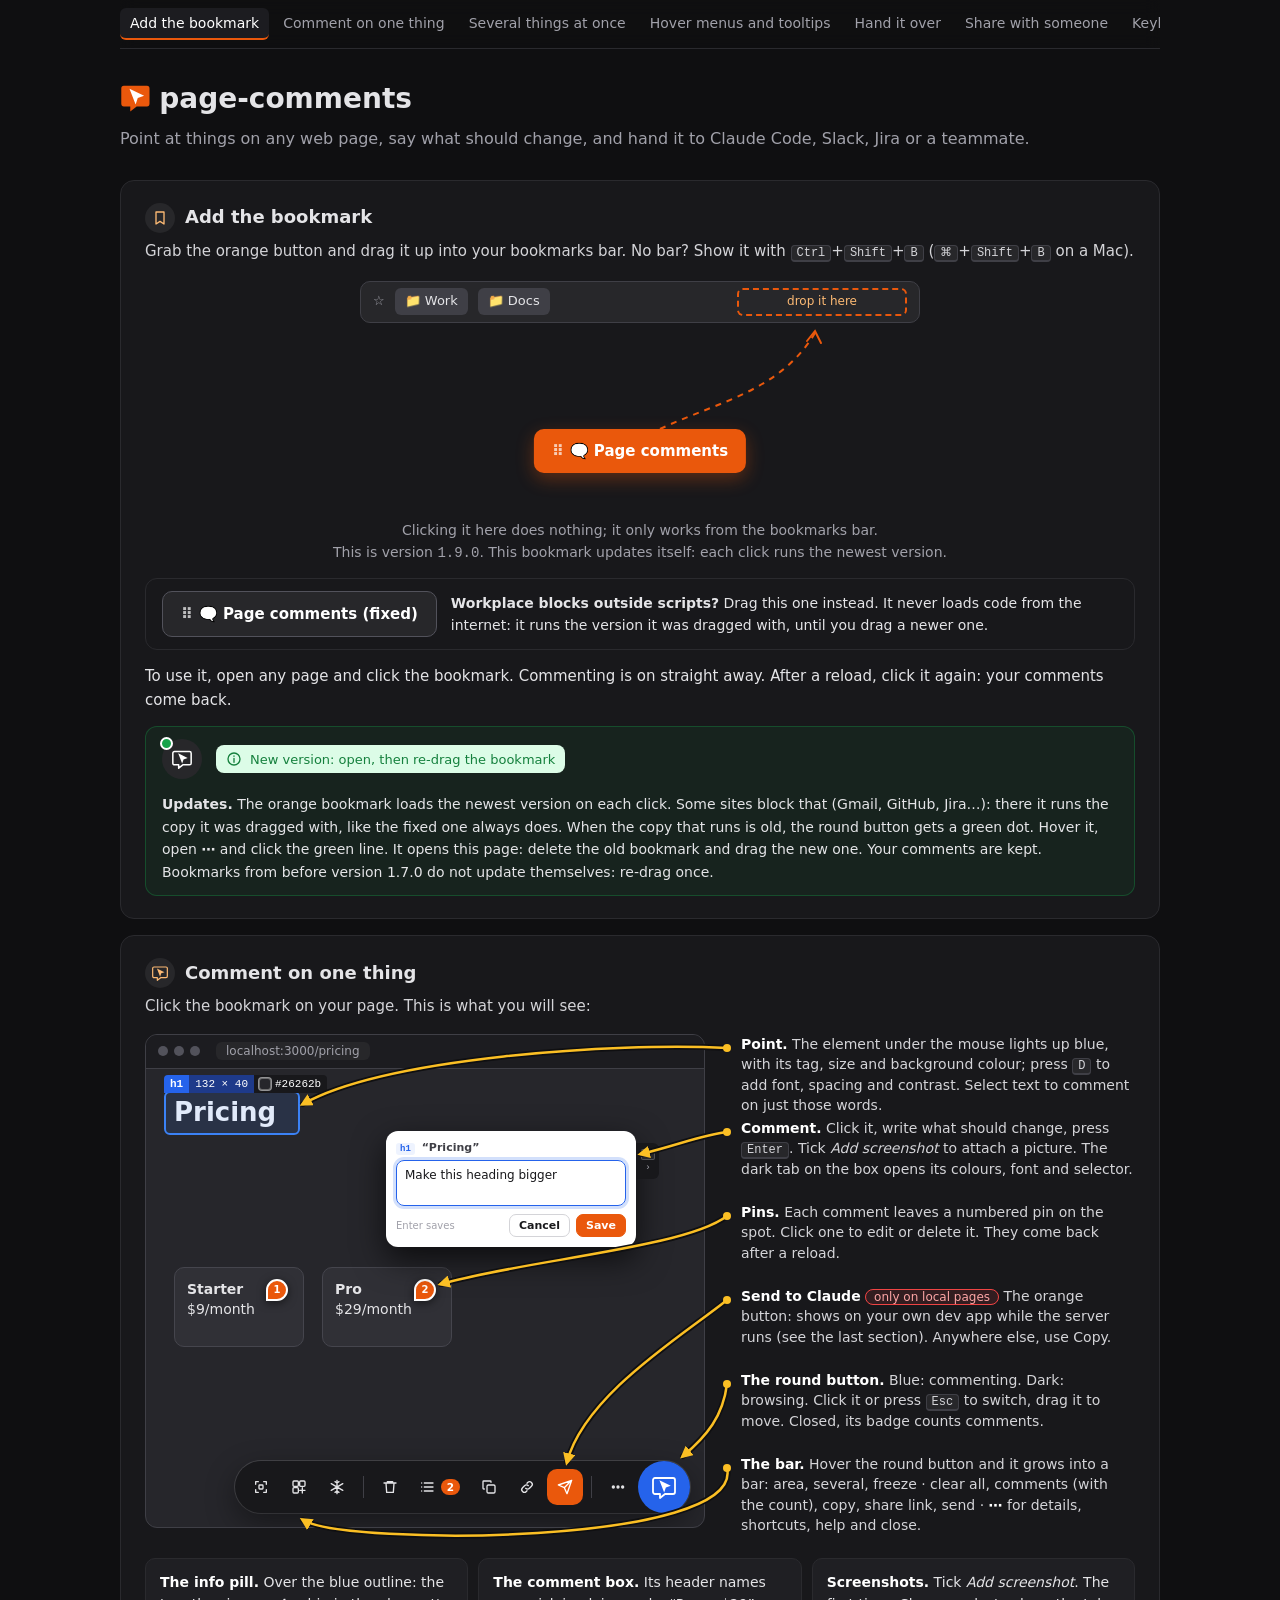
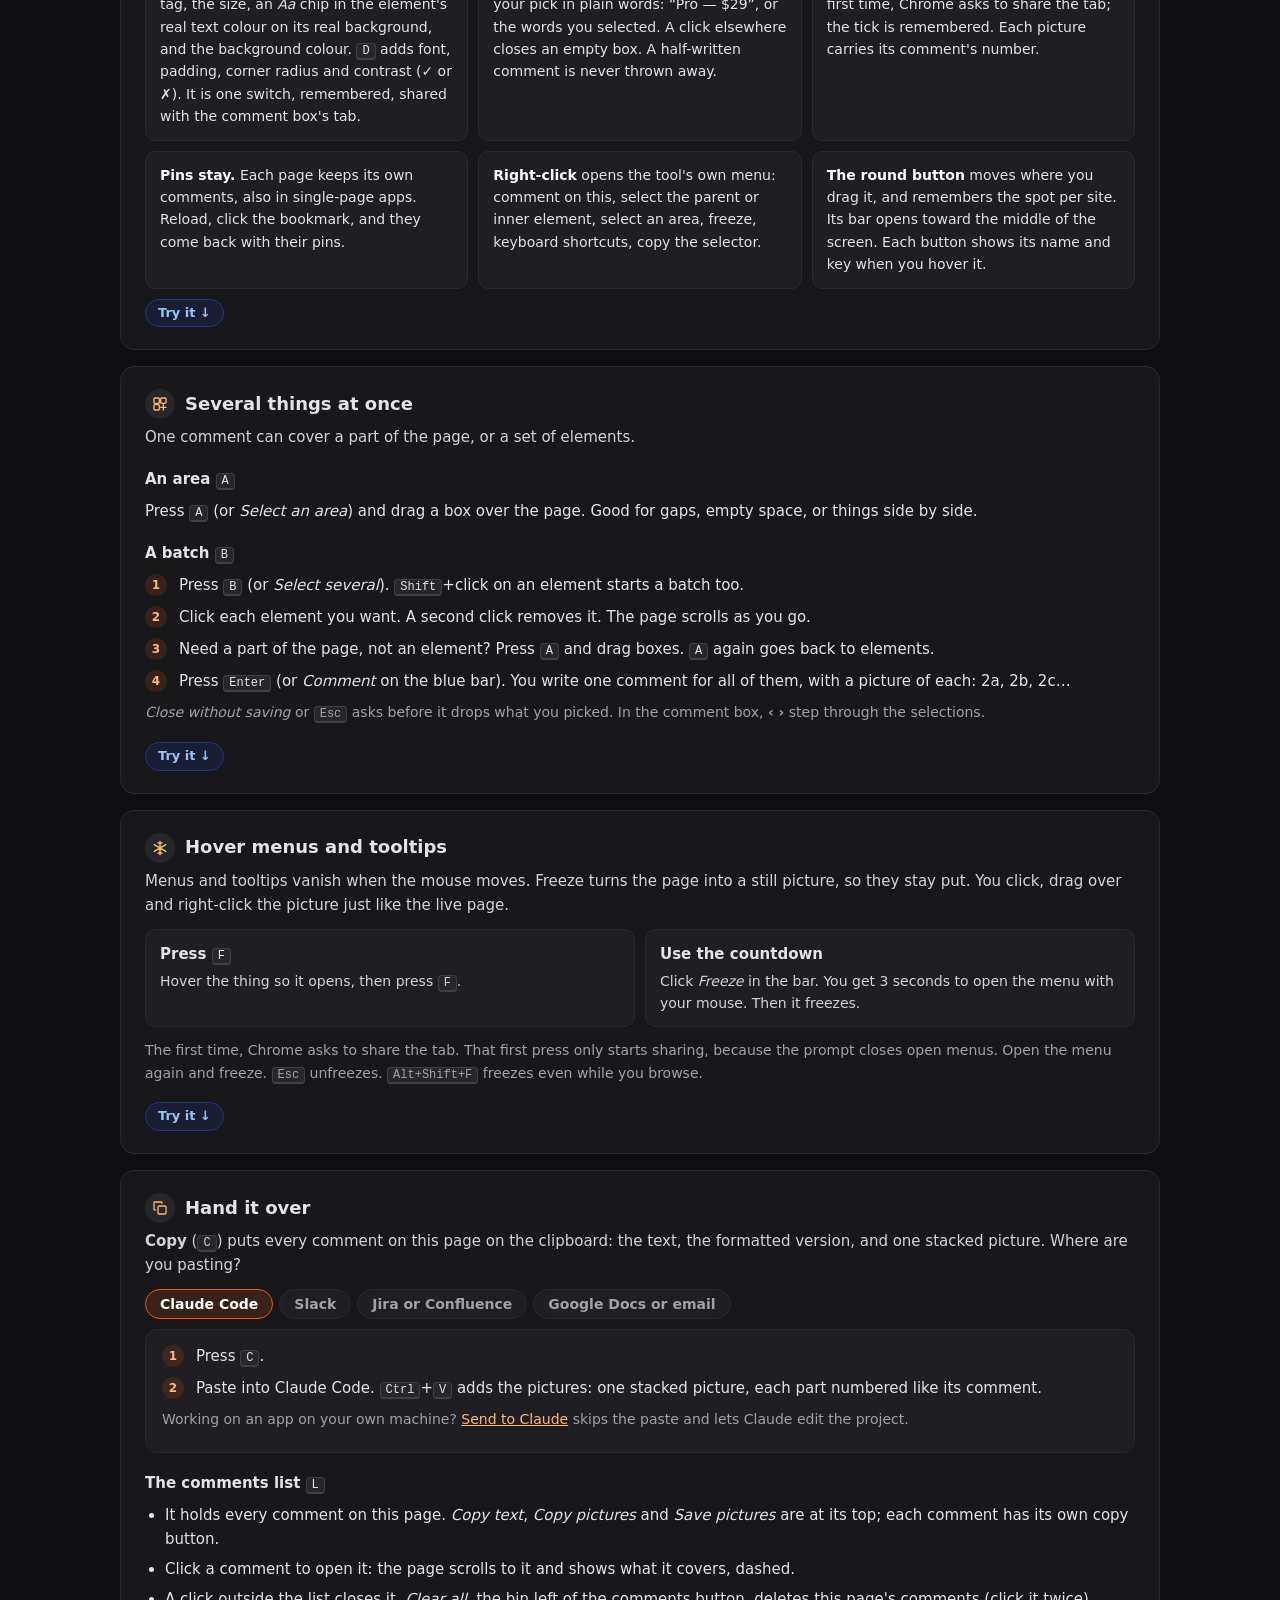
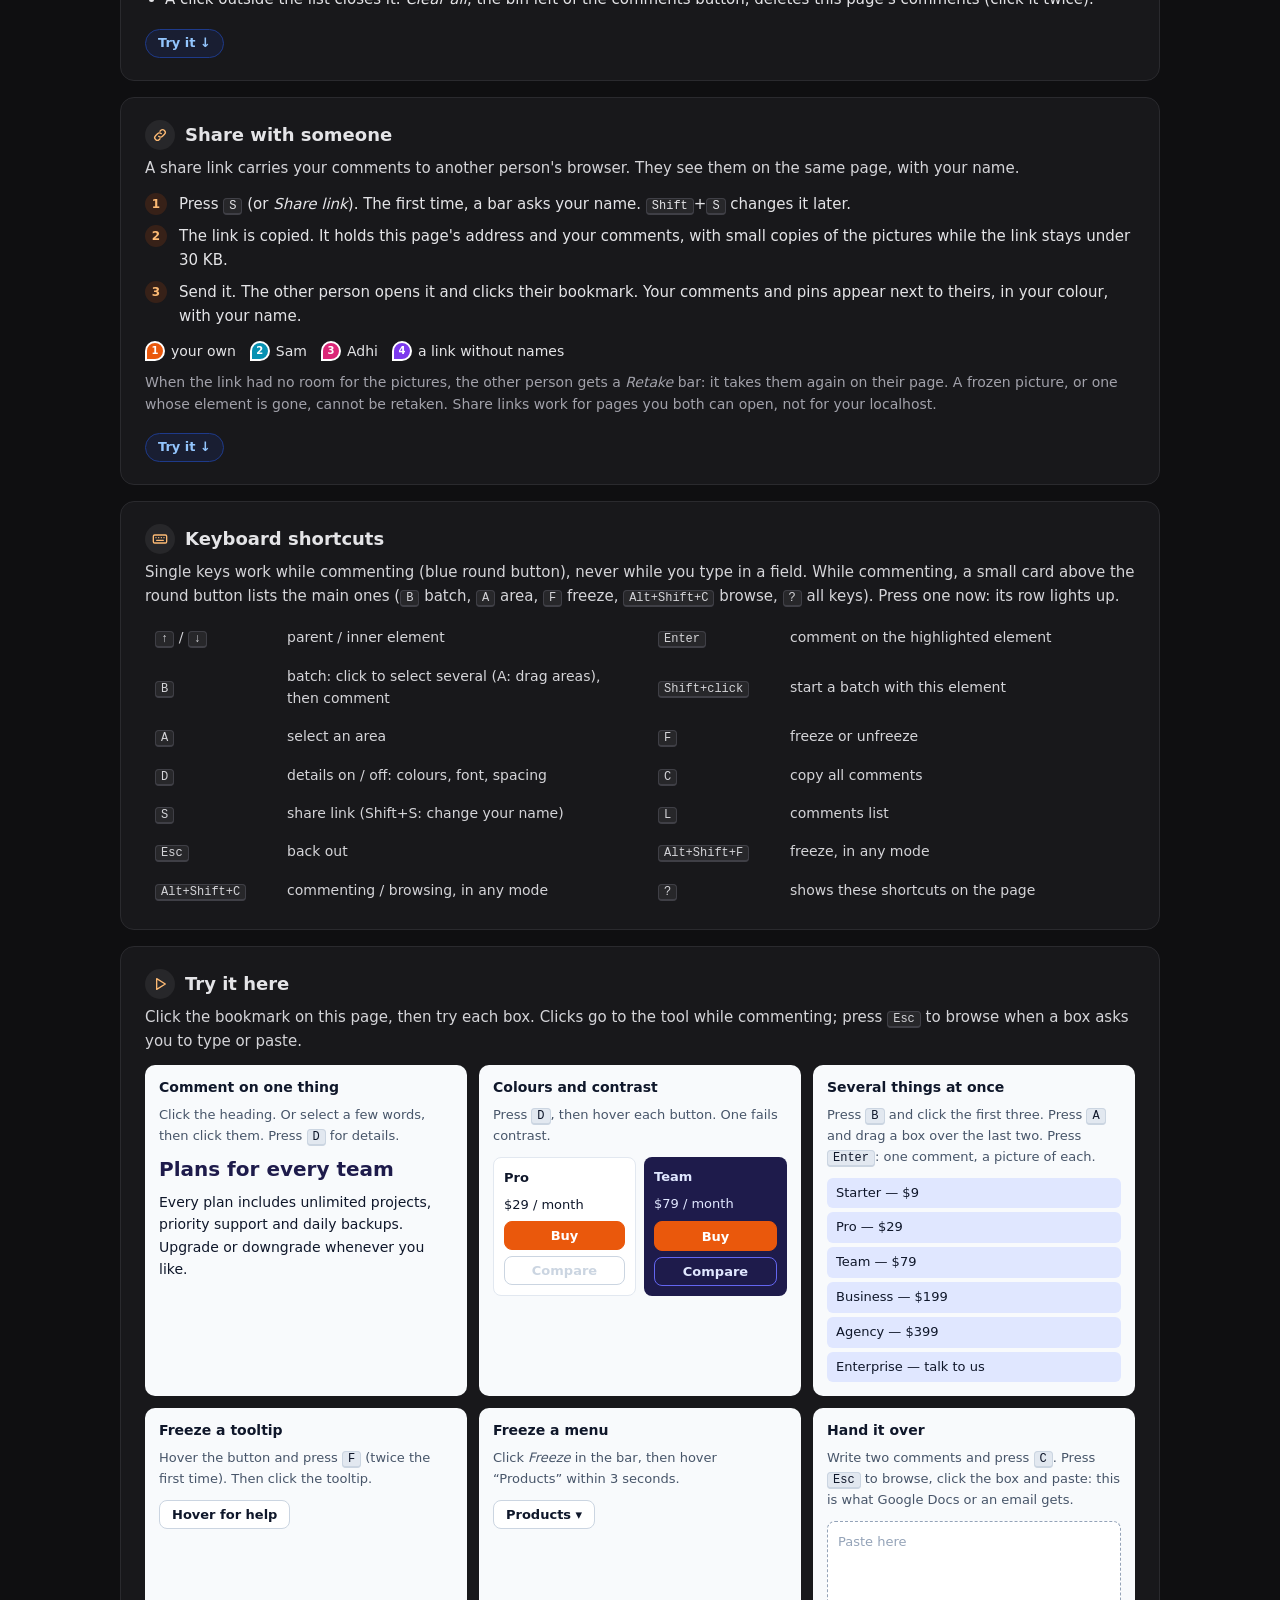
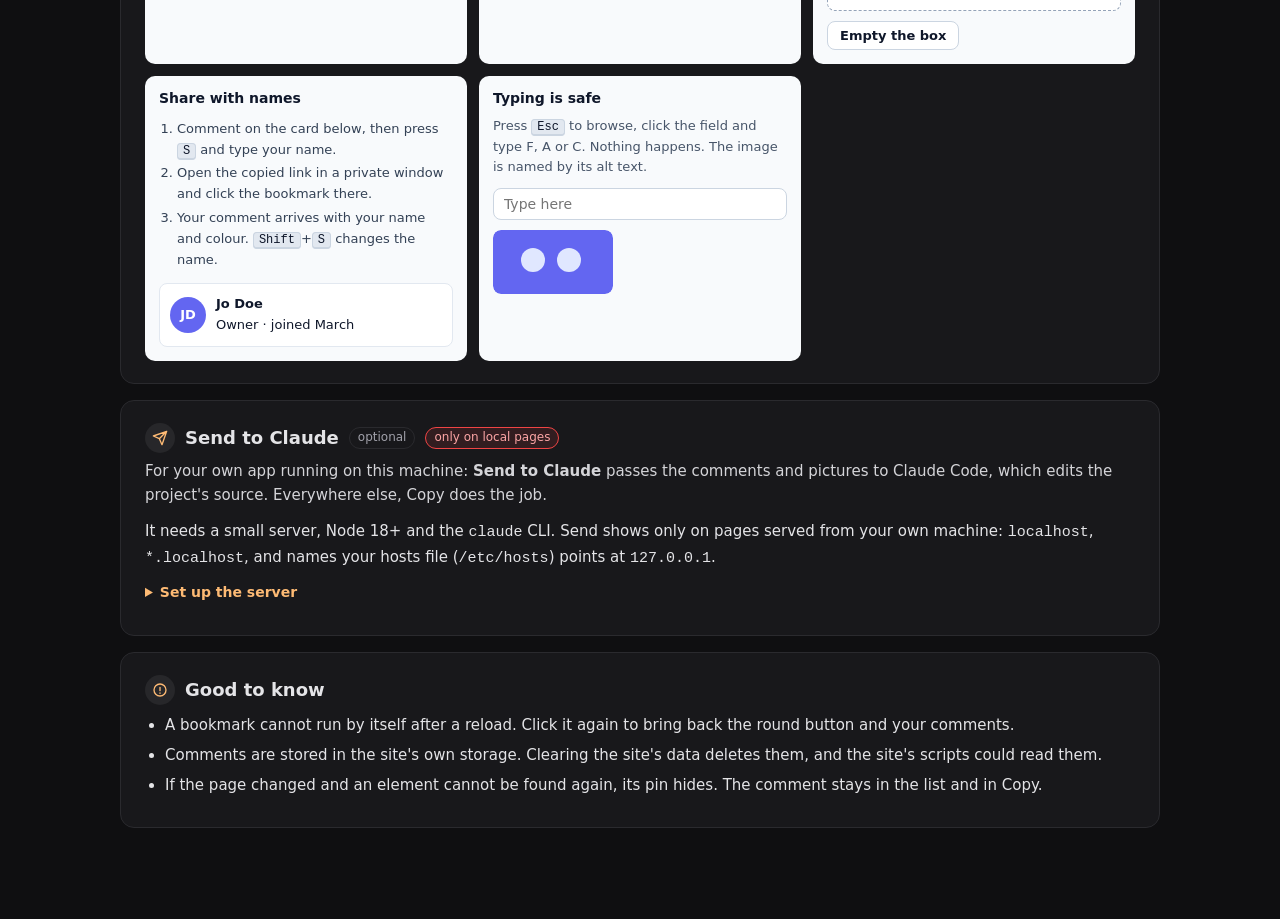
==== docs/index.html @ ba28f7ef "Release 1.9.0: install page and bookmarklet for the repository" ====
<!doctype html>
<html lang="en"><meta charset="utf-8"><meta name="viewport" content="width=device-width,initial-scale=1">
<title>page-comments</title>
<link rel="icon" href="data:image/svg+xml,%3Csvg xmlns='http://www.w3.org/2000/svg' viewBox='0 0 24 24'%3E%3Cpath d='M3 3h18a2 2 0 0 1 2 2v12a2 2 0 0 1-2 2h-8l-5 4v-4H3a2 2 0 0 1-2-2V5a2 2 0 0 1 2-2z' fill='%23ea580c'/%3E%3Cpath d='M7.4 5.2L12.16 17.44L13.86 12.51L18.79 10.81Z' fill='%23fff'/%3E%3C/svg%3E">
<style>
  :root { --bg: #0f0f11; --card: #18181b; --line: #2a2a2e; --text: #e4e4e7; --muted: #a1a1aa; --accent: #ea580c; --blue: #2563eb; --green: #16a34a; }
  * { box-sizing: border-box; }
  [hidden] { display: none !important; }
  html { scroll-behavior: smooth; }
  * { scrollbar-width: thin; scrollbar-color: #3f3f46 transparent; }
  ::-webkit-scrollbar { width: 8px; height: 8px; } ::-webkit-scrollbar-thumb { background: #3f3f46; border-radius: 4px; } ::-webkit-scrollbar-thumb:hover { background: #52525b; }
  ::-webkit-scrollbar-track, ::-webkit-scrollbar-corner { background: transparent; }
  body { margin: 0; background: var(--bg); color: var(--text); font: 15px/1.6 system-ui, -apple-system, 'Segoe UI', sans-serif; }
  a { color: #fdba74; }

  /* A sticky index beside the page on wide screens; a sticky row of links above it on narrower ones. */
  .wrap { display: grid; grid-template-columns: 190px minmax(0, 1040px); gap: 28px; justify-content: center; padding: 0 24px; }
  .toc { position: sticky; top: 0; align-self: start; max-height: 100vh; overflow-y: auto; padding: 64px 0 24px; }
  .toc b { display: block; font-size: 12px; text-transform: uppercase; letter-spacing: .08em; color: #71717a; margin: 0 0 10px 10px; }
  .toc ol { list-style: none; margin: 0; padding: 0; display: grid; gap: 2px; }
  .toc li { margin: 0; }
  .toc a { display: block; padding: 6px 10px; border-radius: 8px; color: var(--muted); text-decoration: none; font-size: 14px; line-height: 1.3; border-left: 2px solid transparent; }
  .toc a:hover { color: var(--text); background: #18181b; }
  .toc a.on { color: #fff; background: #1c1c20; border-left-color: var(--accent); }
  main { min-width: 0; padding: 56px 0 80px; }
  @media (max-width: 1320px) {
    .wrap { grid-template-columns: minmax(0, 1040px); gap: 0; }
    .toc { z-index: 5; max-height: none; padding: 8px 0; overflow-x: auto; background: #0f0f11ee; backdrop-filter: blur(8px); border-bottom: 1px solid var(--line); }
    .toc b { display: none; }
    .toc ol { display: flex; gap: 4px; } .toc a { white-space: nowrap; border-left: 0; border-bottom: 2px solid transparent; border-radius: 6px; }
    .toc a.on { border-bottom-color: var(--accent); }
    main { padding-top: 28px; }
  }

  h1 { font-size: 28px; margin: 0 0 4px; } h1 + p { color: var(--muted); margin: 0 0 28px; font-size: 16px; }
  h1 .logo { width: 1.1em; height: 1.1em; vertical-align: -0.18em; margin-right: 0.3em; }
  section { background: var(--card); border: 1px solid var(--line); border-radius: 14px; padding: 22px 24px; margin-bottom: 16px; scroll-margin-top: 64px; }
  h2 { font-size: 18px; margin: 0 0 6px; display: flex; gap: 10px; align-items: center; flex-wrap: wrap; }
  h3 { font-size: 15px; margin: 18px 0 4px; }
  .h-ic { width: 30px; height: 30px; border-radius: 50%; background: #27272a; color: #fdba74; display: grid; place-items: center; flex: none; }
  .h-ic svg { width: 16px; height: 16px; }
  .lead { color: #d4d4d8; margin: 0 0 12px; }
  .opt.warn { color: #fca5a5; background: #ef44441f; border-color: #ef4444; }
  .opt { font-size: 12px; font-weight: 500; color: var(--muted); border: 1px solid var(--line); border-radius: 999px; padding: 0 8px; }
  p { margin: 8px 0; } .muted { color: var(--muted); font-size: 14px; }
  kbd { font: 12px ui-monospace, monospace; background: #27272a; border: 1px solid #3f3f46; border-bottom-width: 2px; border-radius: 4px; padding: 0 5px; white-space: nowrap; }
  ul, ol { margin: 8px 0; padding-left: 20px; } li { margin: 6px 0; }
  /* Numbered steps: a small orange number in front of each one. */
  .steps { list-style: none; padding: 0; counter-reset: s; display: grid; gap: 8px; }
  .steps > li { counter-increment: s; position: relative; padding-left: 34px; margin: 0; }
  .steps > li::before { content: counter(s); position: absolute; left: 0; top: 1px; width: 22px; height: 22px; border-radius: 50%; background: #ea580c26; color: #fdba74;
                        font: 700 12px/22px system-ui, sans-serif; text-align: center; }
  .facts { display: grid; grid-template-columns: repeat(auto-fit, minmax(min(280px, 100%), 1fr)); gap: 10px; list-style: none; padding: 0; margin: 14px 0 0; }
  .facts > li { margin: 0; background: #1f1f23; border: 1px solid var(--line); border-radius: 10px; padding: 12px 14px; font-size: 14px; }
  .facts b { color: #fff; }
  .try { display: inline-block; margin-top: 10px; font-size: 13px; font-weight: 600; color: #93c5fd; text-decoration: none; border: 1px solid #1e3a8a; background: #1e3a8a33; border-radius: 999px; padding: 3px 12px; }
  .try:hover { background: #1e3a8a66; }

  .btn { display: inline-flex; align-items: center; gap: 8px; padding: 10px 18px; border-radius: 10px; font-weight: 600; text-decoration: none; border: 0; cursor: pointer; font-size: 15px; }
  .bookmark { background: var(--accent); color: #fff; cursor: grab; box-shadow: 0 6px 18px #ea580c55; transition: transform .15s, box-shadow .15s; }
  .bookmark:hover { transform: translateY(-2px) rotate(-1deg); box-shadow: 0 10px 26px #ea580c77; } .bookmark:active { cursor: grabbing; }
  /* Chrome names a dragged bookmark after the link's text, so the grip is drawn by CSS and stays out of the name. */
  .bookmark::before { content: '⠿'; opacity: .7; letter-spacing: -2px; }

  /* Install: a bookmarks bar with an empty slot, and a ghost of the button gliding up into it. */
  .drag { position: relative; width: 560px; max-width: 100%; height: 230px; margin: 18px auto 4px; overflow: hidden; }
  .bar-mock { position: absolute; left: 0; right: 0; top: 0; height: 42px; display: flex; align-items: center; gap: 10px; padding: 0 12px;
              background: #27272a; border: 1px solid #3f3f46; border-radius: 10px; color: #a1a1aa; font-size: 13px; }
  .bar-mock .bm { background: #3f3f46; color: #e4e4e7; padding: 3px 10px; border-radius: 6px; }
  .bar-mock .slot { margin-left: auto; width: 170px; height: 28px; border: 2px dashed #ea580c; border-radius: 6px; display: grid; place-items: center;
                    color: #fdba74; font-size: 12px; animation: slot 3.2s infinite; }
  @keyframes slot { 0%, 55% { background: transparent; } 70%, 90% { background: #ea580c33; } }
  .drag .arrow { position: absolute; left: 0; top: 0; width: 560px; height: 230px; pointer-events: none; }
  .drag .bookmark { position: absolute; left: 50%; top: 170px; translate: -50% -50%; }
  .ghost { position: absolute; left: 280px; top: 170px; translate: -50% -50%; padding: 8px 14px; border-radius: 10px; background: var(--accent);
           color: #fff; font-weight: 600; font-size: 14px; opacity: 0; pointer-events: none; animation: glide 3.2s infinite ease-in-out; white-space: nowrap; }
  .ghost svg { position: absolute; right: -10px; bottom: -14px; width: 20px; height: 20px; }
  @keyframes glide {
    0%, 8% { transform: translate(0, 0) scale(1); opacity: 0; }
    15% { opacity: .9; }
    65% { transform: translate(185px, -149px) scale(.8); opacity: .9; }
    80%, 100% { transform: translate(185px, -149px) scale(.8); opacity: 0; }
  }
  /* The update notice: the round button's green dot and the green help line in the ⋯ list, drawn as the tool draws them. */
  /* The fixed bookmark: a quieter button beside one line on when to pick it. */
  .alt-bm { display: flex; align-items: center; gap: 14px; margin: 14px 0; padding: 12px 16px; border: 1px solid var(--line, #3f3f46); border-radius: 12px; }
  .alt-bm p { margin: 0; font-size: 14px; }
  .bookmark.fixed { flex: none; background: #27272a; box-shadow: none; border: 1px solid #52525b; }
  .bookmark.fixed:hover { box-shadow: 0 6px 18px #0006; }
  .upd { display: flex; flex-wrap: wrap; align-items: center; gap: 14px; background: #16a34a14; border: 1px solid #16a34a55; border-radius: 12px; padding: 12px 16px; margin-top: 14px; }
  .upd p { margin: 0; font-size: 14px; }
  .upd-main { position: relative; flex: none; border-radius: 50%; display: grid; place-items: center; color: #fff; }
  .upd-main { width: 40px; height: 40px; background: #27272a; } .upd-main svg { width: 20px; height: 20px; }
  .upd-main i { position: absolute; top: -2px; left: -2px; width: 13px; height: 13px; border-radius: 50%; border: 2px solid #fff; background: var(--green); }
  .upd-row { flex: 0 1 auto; display: flex; align-items: center; gap: 8px; background: #dcfce7; color: #15803d; border-radius: 8px; padding: 6px 10px; font: 500 13px system-ui, sans-serif; }
  .upd-row svg { width: 16px; height: 16px; }

  /* Comment on one thing: a drawing of the tool on a dark page, with each explanation beside it and an arrow into the part it describes. */
  .explain { position: relative; height: 510px; margin-top: 16px; }
  .shot { position: absolute; left: 0; top: 0; width: 560px; height: 494px; border-radius: 12px; overflow: hidden; background: #26262b; color: #e4e4e7; border: 1px solid #3f3f46; }
  .shot .chrome { height: 34px; background: #1c1c20; display: flex; align-items: center; gap: 6px; padding: 0 12px; border-bottom: 1px solid #3f3f46; }
  .shot .chrome i { width: 10px; height: 10px; border-radius: 50%; background: #52525b; }
  .shot .chrome span { margin-left: 10px; background: #27272a; border-radius: 6px; padding: 2px 10px; font: 12px system-ui, sans-serif; color: #a1a1aa; }
  .shot h4 { position: absolute; left: 28px; top: 62px; margin: 0; font: 700 26px system-ui, sans-serif; color: #fafafa; }
  .shot .card { position: absolute; top: 232px; width: 130px; height: 80px; background: #303036; border: 1px solid #45454d; border-radius: 10px; padding: 12px; font: 14px/1.4 system-ui, sans-serif; }
  .shot .hl { position: absolute; left: 20px; top: 58px; width: 132px; height: 40px; outline: 2px solid #3b82f6; background: #3b82f622; border-radius: 4px; }
  .shot .hl > span { position: absolute; left: -2px; bottom: 100%; display: flex; align-items: center; color: #fff; font: 11px/18px ui-monospace, monospace; border-radius: 4px 4px 0 0; overflow: hidden; white-space: nowrap; }
  .shot .hl > span > * { padding: 0 6px; } .shot .hl b { background: #2563eb; }
  .shot .seg { background: #1e3a8a; } .shot .seg.c { background: #18181b; display: flex; align-items: center; }
  .shot .sw { display: inline-block; width: 10px; height: 10px; border-radius: 2px; margin-right: 5px; box-shadow: 0 0 0 1px #0004, 0 0 0 2px #fff8; }
  .shot .pin { position: absolute; width: 22px; height: 22px; border-radius: 50% 50% 50% 0; background: var(--accent); color: #fff; border: 2px solid #fff;
               font: 700 10px/18px system-ui, sans-serif; text-align: center; box-shadow: 0 2px 8px #0008; }
  .shot .pop { position: absolute; left: 240px; top: 96px; width: 250px; background: #fff; color: #18181b; border-radius: 12px; padding: 10px; box-shadow: 0 12px 32px #000a;
               font: 12px/1.4 system-ui, sans-serif; }
  .shot .pop .t { color: #3f3f46; font: 600 11px system-ui, sans-serif; margin-bottom: 6px; }
  .shot .pop .ch { font: 700 9px ui-monospace, monospace; color: #2563eb; background: #2563eb14; border-radius: 3px; padding: 1px 4px; margin-right: 3px; }
  .shot .pop .ptab { position: absolute; left: 100%; top: 12px; background: #18181b; color: #a1a1aa; border-radius: 0 6px 6px 0; padding: 6px 4px 6px 5px;
                     display: grid; gap: 3px; justify-items: center; font: 9px ui-monospace, monospace; }
  .shot .pop .ptab i { width: 14px; height: 11px; border-radius: 2px; background: #26262b; box-shadow: inset 0 0 0 1px #fff3; }
  .shot .pop .ta { border: 1px solid #2563eb; box-shadow: 0 0 0 3px #2563eb33; border-radius: 8px; padding: 6px 8px; height: 46px; }
  .shot .pop .row { display: flex; gap: 6px; align-items: center; margin-top: 8px; }
  .shot .pop .row em { flex: 1; color: #a1a1aa; font-style: normal; font-size: 10px; }
  .shot .pop .row b { border: 1px solid #d4d4d8; border-radius: 7px; padding: 3px 9px; font-size: 11px; }
  .shot .pop .row b.save { background: var(--accent); border-color: var(--accent); color: #fff; }
  .shot .dk { position: absolute; right: 14px; bottom: 14px; display: flex; align-items: center; gap: 2px; padding-left: 8px; border-radius: 30px; background: #18181b;
              box-shadow: 0 10px 30px #0006, 0 0 0 1px #ffffff26; }
  .shot .dk-act { min-width: 36px; height: 36px; padding: 0 9px; border-radius: 10px; display: flex; align-items: center; justify-content: center; gap: 6px; color: #e4e4e7; }
  .shot .dk-act svg { width: 16px; height: 16px; flex: none; } .shot .dk-send { background: var(--accent); color: #fff; }
  .shot .dk-cnt { background: var(--accent); color: #fff; border-radius: 999px; font: 700 10.5px/16px system-ui, sans-serif; padding: 0 6px; }
  .shot .dk-sep { width: 1px; height: 22px; background: #3f3f46; margin: 0 6px; }
  .shot .dk-main { width: 52px; height: 52px; border-radius: 50%; background: var(--blue); color: #fff; display: grid; place-items: center; }
  .shot .dk-main svg { width: 24px; height: 24px; }
  .explain .arrows { position: absolute; left: 0; top: 0; width: 600px; height: 510px; pointer-events: none; overflow: visible; }
  .arrows path { fill: none; stroke: #fbbf24; stroke-width: 2.5; stroke-linecap: round; }
  .arrows path.halo { stroke: #0f0f11; stroke-width: 6; }
  .arrows circle { fill: #fbbf24; }
  .arrows marker path { fill: #fbbf24; stroke: none; }
  .notes { position: absolute; left: 596px; right: 0; top: 0; list-style: none; margin: 0; padding: 0; }
  .notes li { position: absolute; left: 0; right: 0; margin: 0; font-size: 14px; line-height: 1.45; color: #d4d4d8; }
  .notes b { color: #fff; }
  @media (max-width: 1060px) {
    .explain { height: auto; } .explain .arrows { display: none; }
    .shot { position: relative; max-width: 100%; }
    .notes { position: static; margin-top: 16px; display: grid; gap: 10px; } .notes li { position: static; }
  }

  /* Freeze: the two ways side by side. */
  .ways { display: grid; grid-template-columns: repeat(auto-fit, minmax(min(300px, 100%), 1fr)); gap: 10px; margin: 12px 0; }
  .way { background: #1f1f23; border: 1px solid var(--line); border-radius: 10px; padding: 12px 14px; }
  .way h3 { margin: 0 0 4px; } .way p { margin: 0; font-size: 14px; color: #d4d4d8; }

  /* Hand it over: one button per destination, showing its steps. */
  .dests { display: flex; flex-wrap: wrap; gap: 6px; margin: 12px 0 0; }
  .dests button { font: 600 14px system-ui, sans-serif; color: var(--muted); background: #1f1f23; border: 1px solid var(--line); border-radius: 999px; padding: 6px 14px; cursor: pointer; }
  .dests button:hover { color: var(--text); }
  .dests button[aria-pressed="true"] { color: #fff; background: #ea580c26; border-color: var(--accent); }
  .dest { background: #1f1f23; border: 1px solid var(--line); border-radius: 12px; padding: 14px 16px; margin-top: 10px; }
  .dest .steps { margin: 0; }

  /* Share: pins in each writer's colour, as the tool draws them. */
  .who { display: flex; flex-wrap: wrap; gap: 14px; margin: 12px 0 4px; font-size: 14px; }
  .who span { display: inline-flex; align-items: center; gap: 6px; }
  .who i { width: 20px; height: 20px; border-radius: 50% 50% 50% 0; border: 2px solid #fff; color: #fff; font: 700 10px/16px system-ui, sans-serif; text-align: center; font-style: normal; }

  /* Keyboard shortcuts: the tool's own list; a row lights up while its key is pressed on this page. */
  .keys { display: grid; grid-template-columns: repeat(auto-fit, minmax(min(420px, 100%), 1fr)); gap: 4px 16px; margin-top: 12px; }
  .krow { display: grid; grid-template-columns: 120px 1fr; gap: 12px; align-items: center; padding: 6px 10px; border-radius: 8px; font-size: 14px; color: #d4d4d8; }
  .krow.lit { animation: lit 1.2s ease-out; }
  @keyframes lit { 0%, 30% { background: #ea580c33; box-shadow: inset 0 0 0 1px var(--accent); } 100% { background: transparent; } }
  .alt { white-space: nowrap; }

  /* Send to Claude: the command that writes the server, and the command that starts it. */
  details { margin: 10px 0; }
  summary { cursor: pointer; color: #fdba74; font-weight: 600; font-size: 14px; }
  .cmd { display: flex; align-items: center; gap: 8px; background: #0b0b0d; border: 1px solid var(--line); border-radius: 10px; padding: 10px 10px 10px 14px; margin: 10px 0; }
  .cmd code { flex: 1; overflow-x: auto; white-space: nowrap; font: 13px ui-monospace, monospace; color: #fdba74; }
  .cmd button, .code button { background: #27272a; color: var(--text); border: 0; border-radius: 6px; padding: 6px 10px; cursor: pointer; font-size: 12px; }
  .cmd button:hover, .code button:hover { background: #3f3f46; }
  .code { position: relative; margin: 10px 0; }
  .code pre { margin: 0; max-height: 340px; overflow: auto; background: #0b0b0d; border: 1px solid var(--line); border-radius: 10px; padding: 14px 16px;
              font: 12.5px/1.55 ui-monospace, monospace; color: #e4e4e7; }
  .code button { position: absolute; top: 8px; right: 8px; }
  /* syntax colours: keyword, string, regex, number, function call, builtin, property, heredoc marker */
  .k { color: #c792ea; } .s { color: #c3e88d; } .r { color: #f78c6c; } .n { color: #f78c6c; }
  .f { color: #82aaff; } .b { color: #ffcb6b; } .p { color: #f0f0f0; } .m { color: #71717a; }

  /* Try it here: a light test page to try every feature on. */
  .pg { display: grid; grid-template-columns: repeat(auto-fill, minmax(min(320px, 100%), 1fr)); gap: 12px; margin-top: 12px; }
  .pg-cell { background: #f8fafc; color: #0f172a; border-radius: 10px; padding: 14px; display: grid; gap: 10px; align-content: start; scroll-margin-top: 72px; }
  .pg-cell:target { box-shadow: 0 0 0 3px var(--accent); }
  .pg-title { font: 700 14px system-ui, sans-serif; color: #0f172a; }
  .pg-label { font-size: 13px; color: #475569; } .pg-label kbd, .pg-steps kbd { background: #e2e8f0; border-color: #cbd5e1; color: #0f172a; }
  .pg-steps { margin: 0; padding-left: 18px; font-size: 13px; color: #334155; } .pg-steps li { margin: 3px 0; }
  .pg-btn { font: 600 13px system-ui, sans-serif; border: 1px solid #cbd5e1; background: #fff; color: #0f172a; border-radius: 8px; padding: 6px 12px; cursor: pointer; }
  .pg-tipwrap, .pg-menu { position: relative; justify-self: start; }
  .pg-tip { display: none; position: absolute; left: 0; top: calc(100% + 6px); width: 220px; background: #0f172a; color: #f8fafc; font-size: 12px; border-radius: 8px; padding: 8px 10px; z-index: 2; }
  .pg-tipwrap:hover .pg-tip { display: block; }
  .pg-sub { display: none; position: absolute; left: 0; top: 100%; margin: 0; padding: 6px; list-style: none; background: #fff; border: 1px solid #cbd5e1; border-radius: 8px; min-width: 140px; z-index: 2; box-shadow: 0 8px 20px #0002; }
  .pg-sub li { margin: 0; padding: 6px 8px; border-radius: 6px; } .pg-sub li:hover { background: #e0e7ff; }
  .pg-menu:hover .pg-sub { display: block; }
  .pg-list { list-style: none; margin: 0; padding: 0; display: grid; gap: 4px; } .pg-list li { margin: 0; background: #e0e7ff; border-radius: 6px; padding: 5px 9px; font-size: 13px; }
  .pg-text { margin: 0; font-size: 14px; line-height: 1.6; }
  .pg-h { margin: 0; font: 700 20px system-ui, sans-serif; color: #1e1b4b; }
  .pg-cards { display: grid; grid-template-columns: 1fr 1fr; gap: 8px; }
  .pg-card { border-radius: 8px; padding: 10px; display: grid; gap: 6px; font-size: 13px; }
  .pg-light { background: #fff; border: 1px solid #e2e8f0; } .pg-dark { background: #1e1b4b; color: #e0e7ff; }
  .pg-buy { background: #ea580c; border-color: #ea580c; color: #fff; } .pg-faint { color: #cbd5e1; } .pg-ghost { background: transparent; color: #e0e7ff; border-color: #6366f1; }
  .pg-input { font: 14px system-ui, sans-serif; border: 1px solid #cbd5e1; border-radius: 8px; padding: 7px 10px; background: #fff; color: #0f172a; }
  .pg-img, .pg-clear { border-radius: 8px; justify-self: start; }
  .pg-profile { display: flex; gap: 10px; align-items: center; background: #fff; border: 1px solid #e2e8f0; border-radius: 8px; padding: 10px; font-size: 13px; }
  .pg-avatar { width: 36px; height: 36px; border-radius: 50%; background: #6366f1; color: #fff; display: grid; place-items: center; font-weight: 700; }
  /* A box to paste into, to see what a rich editor (Google Docs, email) gets from Copy. */
  .pg-paste { min-height: 90px; max-height: 260px; overflow: auto; background: #fff; border: 1px dashed #94a3b8; border-radius: 8px; padding: 10px; font-size: 13px; outline: none;
              scrollbar-color: #cbd5e1 transparent; }
  .pg-paste::-webkit-scrollbar-thumb { background: #cbd5e1; }
  .pg-paste:empty::before { content: attr(data-placeholder); color: #94a3b8; }
  .pg-paste:focus { border-style: solid; border-color: #6366f1; }
  .pg-paste img { max-width: 100%; height: auto; }
</style>
<div class="wrap">
<nav class="toc" aria-label="On this page">
  <b>On this page</b>
  <ol>
    <li><a href="#install">Add the bookmark</a></li>
    <li><a href="#comment">Comment on one thing</a></li>
    <li><a href="#several">Several things at once</a></li>
    <li><a href="#freeze">Hover menus and tooltips</a></li>
    <li><a href="#handover">Hand it over</a></li>
    <li><a href="#share">Share with someone</a></li>
    <li><a href="#keys">Keyboard shortcuts</a></li>
    <li><a href="#try">Try it here</a></li>
    <li><a href="#send">Send to Claude</a></li>
    <li><a href="#limits">Good to know</a></li>
  </ol>
</nav>
<main>
  <h1><svg class="logo" xmlns="http://www.w3.org/2000/svg" viewBox="0 0 24 24"><path d="M3 3h18a2 2 0 0 1 2 2v12a2 2 0 0 1-2 2h-8l-5 4v-4H3a2 2 0 0 1-2-2V5a2 2 0 0 1 2-2z" fill="#ea580c"/><path d="M7.4 5.2L12.16 17.44L13.86 12.51L18.79 10.81Z" fill="#fff"/></svg>page-comments</h1>
  <p>Point at things on any web page, say what should change, and hand it to Claude Code, Slack, Jira or a teammate.</p>

  <section id="install">
    <h2><span class="h-ic"><svg viewBox="0 0 24 24" fill="none" stroke="currentColor" stroke-width="2" stroke-linecap="round" stroke-linejoin="round"><path d="M6 3h12v18l-6-4-6 4z"/></svg></span>Add the bookmark</h2>
    <p class="lead">Grab the orange button and drag it up into your bookmarks bar. No bar? Show it with <kbd>Ctrl</kbd>+<kbd>Shift</kbd>+<kbd>B</kbd> (<kbd>⌘</kbd>+<kbd>Shift</kbd>+<kbd>B</kbd> on a Mac).</p>
    <div class="drag">
      <div class="bar-mock"><span>☆</span><span class="bm">📁 Work</span><span class="bm">📁 Docs</span><span class="slot">drop it here</span></div>
      <svg class="arrow" viewBox="0 0 560 230"><path d="M300 148 C 360 120, 420 110, 455 52" fill="none" stroke="#ea580c" stroke-width="2" stroke-dasharray="6 6"/>
        <path d="M447 60 L455 50 L461 62" fill="none" stroke="#ea580c" stroke-width="2" stroke-linecap="round"/></svg>
      <div class="ghost">🗨️ Page comments<svg viewBox="0 0 24 24" fill="#fff" stroke="#18181b" stroke-width="1.5"><path d="M5 3l6.5 17 2.3-7.2L21 10.5z"/></svg></div>
      <a class="btn bookmark" href='javascript:(()=>{const own=()=>{(()=>{var Fn=d=>{let u="http://localhost:4747",z="https://page-comments.share.heyadhi.com/",ne="1.9.0";if(window.__pageComments)return window.__pageComments();let x=document.createElement("div");x.style.cssText="position:fixed;inset:0;pointer-events:none;z-index:2147483647";let _=x.attachShadow({mode:d.shadowMode||"open"}),ae=new CSSStyleSheet;ae.replaceSync(`:host{all:initial;color-scheme:light}*{box-sizing:border-box;margin:0;font:13px/1.4 system-ui,-apple-system,Segoe UI,sans-serif}[hidden]{display:none!important}.hl{position:fixed;pointer-events:none;outline:2px solid %232563eb;outline-offset:-1px;background:%232563eb1a;border-radius:2px}.pill,.more{position:absolute;left:-2px;background:%2318181b;color:%23e4e4e7;box-shadow:0 6px 18px %230004;white-space:nowrap;font:11px/1 ui-monospace,monospace}.pill{bottom:calc(100%25 + 4px);display:flex;align-items:center;gap:8px;padding:4px 8px 4px 4px;border-radius:8px}.pill .t{background:%232563eb;color:%23fff;padding:3px 6px;border-radius:5px;font-weight:700}.aa{display:inline-grid;place-items:center;width:22px;height:18px;border-radius:4px;font:700 11px system-ui,sans-serif;box-shadow:inset 0 0 0 1px %230002}.pill .dim{color:%23a1a1aa}.pill kbd{font:10px ui-monospace,monospace;color:%2371717a;border:1px solid %233f3f46;border-radius:3px;padding:1px 3px}.more{bottom:calc(100%25 + 34px);border-radius:8px;padding:8px 10px;line-height:1.7;display:none}.hl.details .more{display:block}.more .k{color:%23a1a1aa;display:inline-block;width:72px}.hl.below .pill{bottom:auto;top:calc(100%25 + 4px)}.hl.below .more{bottom:auto;top:calc(100%25 + 34px)}.ok{color:%234ade80}.bad{color:%23f87171}.pin{position:fixed;pointer-events:auto;width:24px;height:24px;margin:-24px 0 0;padding:0;cursor:pointer;border:2px solid %23fff;border-radius:50%25 50%25 50%25 0;background:%23ea580c;color:%23fff;font-weight:700;font-size:11px;box-shadow:0 2px 8px %230006}.pin:hover{background:%23c2410c;transform:scale(1.1)}.widget{position:fixed;width:0;height:0}.bar{position:absolute;top:-26px;right:-26px;display:flex;align-items:center;border-radius:30px;pointer-events:auto;transition:background .2s,box-shadow .2s,padding .2s}.widget.left .bar{right:auto;left:-26px;flex-direction:row-reverse}.items{display:flex;align-items:center;gap:2px;max-width:0;opacity:0;overflow:hidden;pointer-events:none;transition:max-width .35s cubic-bezier(.2,.8,.2,1),opacity .2s}.widget.open .bar{background:%2318181b;box-shadow:0 10px 30px %230006,0 0 0 1px %23ffffff26;padding-left:8px}.widget.open.left .bar{padding-left:0;padding-right:8px}.widget.open .items{max-width:680px;opacity:1;pointer-events:auto;animation:unclip 0s .35s forwards}@keyframes unclip{to{overflow:visible}}.main{position:relative;flex:none;width:52px;height:52px;border-radius:50%25;border:0;padding:0;cursor:pointer;display:grid;place-items:center;color:%23fff;background:%2327272a;pointer-events:auto;touch-action:none;box-shadow:0 8px 24px %230006,0 0 0 3px %23fff3;transition:background .25s,transform .2s,box-shadow .2s}.main:hover{transform:scale(1.06)}.main.on{background:%232563eb;box-shadow:0 8px 24px %232563eb66,0 0 0 3px %23fff4}.widget.open .main{box-shadow:none}.main.dragging{cursor:grabbing;transform:scale(1.08)}.main svg{width:24px;height:24px}.badge{position:absolute;top:-4px;right:-4px;min-width:22px;height:22px;padding:0 5px;border-radius:11px;border:2px solid %23fff;background:%23ea580c;color:%23fff;font:700 11px/18px system-ui,sans-serif;text-align:center}.widget.open .badge{display:none}.dot{position:absolute;top:-2px;left:-2px;width:14px;height:14px;border-radius:50%25;border:2px solid %23fff;background:%2316a34a}.act{position:relative;flex:none;min-width:36px;height:36px;border-radius:10px;border:0;padding:0 9px;cursor:pointer;display:flex;align-items:center;justify-content:center;gap:6px;background:transparent;color:%23e4e4e7;text-decoration:none;font:600 12px system-ui,sans-serif;transition:background .15s}.act svg{width:16px;height:16px;flex:none}.act:hover:not(:disabled){background:%233f3f46;color:%23fff}.act:disabled{color:%2371717a;cursor:not-allowed}.act.active{background:%232563eb;color:%23fff}.act.active:hover{background:%231d4ed8}.act .ontxt{display:none}.act.active .ontxt{display:inline}.act.send{background:%23ea580c;color:%23fff}.act.send:hover:not(:disabled){background:%23c2410c}.act .cnt{background:%23ea580c;color:%23fff;border-radius:999px;font:700 10.5px/16px system-ui,sans-serif;padding:0 6px}.act.dots.on{background:%233f3f46;color:%23fff}.sep{width:1px;height:22px;background:%233f3f46;margin:0 6px;flex:none}.label{position:absolute;left:50%25;bottom:calc(100%25 + 10px);translate:-50%25 0;white-space:nowrap;background:%2318181b;color:%23fafafa;font:600 11px/1 system-ui,sans-serif;padding:6px 8px;border-radius:6px;box-shadow:0 4px 12px %230004,0 0 0 1px %23ffffff1f;opacity:0;pointer-events:none;transition:opacity .15s}.widget.top .items .label{bottom:auto;top:calc(100%25 + 10px)}.act:hover .label,.act:focus-visible .label,.act.flash .label{opacity:1}.label kbd{margin-left:7px;font:600 10px ui-monospace,monospace;color:%23a1a1aa;border:1px solid %233f3f46;border-radius:3px;padding:1px 4px}.act.flash .label kbd{display:none}.more-list{position:absolute;right:-26px;bottom:38px;width:272px;background:%23fff;border-radius:12px;padding:6px;pointer-events:auto;box-shadow:0 12px 32px %230006,0 0 0 1px %230000001a;display:none}.widget.left .more-list{right:auto;left:-26px}.widget.top .more-list{bottom:auto;top:38px}.widget.open.listopen .more-list{display:block}.grp{font:700 10px system-ui,sans-serif;letter-spacing:.06em;text-transform:uppercase;color:%23a1a1aa;padding:8px 8px 2px}.more-list .act{width:100%25;height:auto;justify-content:flex-start;gap:10px;padding:7px 8px;border-radius:8px;color:%2318181b;font:500 13px system-ui,sans-serif}.more-list .act svg{color:%2352525b}.more-list .act:hover:not(:disabled){background:%23f4f4f5;color:%2318181b}.more-list .label{position:static;translate:none;flex:1;display:flex;justify-content:space-between;background:none;color:inherit;font:inherit;padding:0;box-shadow:none;opacity:1;white-space:normal;gap:8px;text-align:left;line-height:1.35}.more-list .label kbd{flex:none;align-self:flex-start}.keystrip{position:absolute;right:-26px;bottom:36px;display:grid;grid-template-columns:auto auto;gap:5px 10px;align-items:center;white-space:nowrap;pointer-events:none;background:%23fff;color:%233f3f46;border-radius:12px;padding:10px 12px;font:500 12px system-ui,sans-serif;box-shadow:0 10px 30px %230005}.widget.left .keystrip{right:auto;left:-26px}.widget.top .keystrip{bottom:auto;top:36px}.keystrip span{display:contents}.keystrip kbd{justify-self:start;font:600 10.5px/1 ui-monospace,monospace;color:%2318181b;background:%23f4f4f5;border:1px solid %23d4d4d8;border-bottom-width:2px;border-radius:4px;padding:3px 5px}.keystrip .all{color:%2371717a}.more-list .label kbd{color:%2371717a;border-color:%23d4d4d8;background:%23fafafa}.act.clear:hover:not(:disabled){background:%237f1d1d}.act.clear.armed,.act.clear.armed:hover:not(:disabled){background:%23dc2626;color:%23fff}.act.clear.armed .label{opacity:1}.more-list .act.info.new{background:%23dcfce7;color:%2315803d}.more-list .act.info.new svg{color:%2315803d}.dock{position:fixed;width:max-content;display:flex;flex-direction:column;gap:8px}.card,.toast{pointer-events:auto;box-shadow:0 10px 30px %230005}.toast{max-width:340px;font-size:13px;line-height:1.45}.card{background:%23fff;color:%2318181b;border-radius:12px;padding:12px}.panel{width:340px;max-height:50vh;overflow:auto;padding:6px;scrollbar-width:thin;scrollbar-color:%23d4d4d8 transparent}.panel::-webkit-scrollbar{width:8px}.panel::-webkit-scrollbar-thumb{background:%23d4d4d8;border-radius:4px}.panel-head{display:flex;justify-content:space-between;align-items:center;padding:4px 6px 6px;color:%2371717a;font-size:12px}.panel ol{list-style:none;padding:0}.row-acts{display:flex;align-items:center;gap:2px}.one{border:0;background:none;color:%23a1a1aa;cursor:pointer;padding:2px 4px;display:grid;place-items:center;font:600 12px system-ui,sans-serif}.one svg{width:14px;height:14px}.one:hover{color:%232563eb}.panel li{display:grid;grid-template-columns:22px 1fr auto;gap:8px;align-items:start;padding:8px 6px;border-radius:8px;cursor:pointer}.panel li:hover{background:%23f4f4f5}.panel li.shared{background:color-mix(in srgb,var(--who) 9%25,%23fff)}.panel li.shared:hover{background:color-mix(in srgb,var(--who) 16%25,%23fff)}.shared .num,.pin.shared{background:var(--who)}.pin.shared:hover{filter:brightness(.88)}.by{flex:none;display:inline-flex;align-items:center;gap:4px;font-size:11px;font-weight:600;color:var(--who);background:color-mix(in srgb,var(--who) 12%25,%23fff);border-radius:999px;padding:1px 8px 1px 6px}.by:before{content:"";width:7px;height:7px;border-radius:50%25;background:var(--who)}.name-bar input{border:0;border-radius:999px;padding:4px 10px;width:150px;font:13px system-ui,sans-serif;color:%2318181b;outline:none}.num{width:20px;height:20px;border-radius:50%25;background:%23ea580c;color:%23fff;font-size:11px;font-weight:700;text-align:center;line-height:20px}.txt{min-width:0}.txt small{display:block;color:%2371717a;font-size:11px;margin-top:2px;white-space:nowrap;overflow:hidden;text-overflow:ellipsis}.del{border:0;background:none;color:%23a1a1aa;cursor:pointer;font-size:12px;padding:0 4px}.del{font-size:16px;line-height:20px}.del:hover{color:%23dc2626}.empty{padding:10px 6px;color:%2371717a}.pop{position:fixed;width:min(380px,calc(100vw - 16px))}.head{display:flex;align-items:center;gap:6px;margin-bottom:8px;min-width:0}.nav{flex:none;display:inline-flex;align-items:center;gap:2px}.nav button{width:22px;height:22px;padding:0;border:1px solid %23d4d4d8;border-radius:6px;background:%23fff;color:%2318181b;cursor:pointer;font:600 14px/1 system-ui,sans-serif;display:grid;place-items:center}.nav button:hover{background:%23f4f4f5}.nav span{min-width:30px;text-align:center;font:600 11px ui-monospace,monospace;color:%2371717a}.picked.cur{outline-style:solid;outline-width:3px;background:%232563eb24}.chip{flex:none;font:700 10px ui-monospace,monospace;color:%232563eb;background:%232563eb14;border-radius:4px;padding:2px 5px}.what{flex:1;min-width:0;font-weight:600;color:%233f3f46;white-space:nowrap;overflow:hidden;text-overflow:ellipsis}.side-tab{position:absolute;left:100%25;top:14px;display:grid;gap:4px;justify-items:center;border:0;cursor:pointer;padding:8px 6px 8px 7px;background:%2318181b;color:%23a1a1aa;border-radius:0 8px 8px 0;box-shadow:0 8px 20px %230004;font:11px ui-monospace,monospace}.side-tab:hover{background:%2327272a;color:%23e4e4e7}.side{display:none;position:absolute;left:calc(100%25 + 8px);top:0;width:250px;background:%2318181b;color:%23e4e4e7;border-radius:10px;padding:8px 12px 10px;box-shadow:0 12px 32px %230006;font:11px/1.75 ui-monospace,monospace}.pop.details .side{display:block}.pop.details .side-tab{display:none}.pop.flip .side-tab{left:auto;right:100%25;border-radius:8px 0 0 8px}.pop.flip .side{left:auto;right:calc(100%25 + 8px)}.side .k{color:%23a1a1aa;display:inline-block;width:78px}.side-head{display:flex;justify-content:space-between;width:100%25;border:0;background:none;color:%23a1a1aa;cursor:pointer;padding:0;font:inherit}.side-head:hover{color:%23e4e4e7}.side .sep{border-top:1px solid %233f3f46;margin:6px 0}.side .selector{color:%23d4d4d8;word-break:break-all;line-height:1.4}.copy-sel{border:0;background:none;color:%2393c5fd;cursor:pointer;padding:0;margin-top:4px;font:inherit}.copy-sel:hover{text-decoration:underline}.sw{display:inline-block;width:10px;height:10px;border-radius:2px;margin:0 4px 0 8px;vertical-align:-1px;box-shadow:0 0 0 1px %230004,0 0 0 2px %23fff8}textarea{width:100%25;min-height:72px;border:1px solid %23d4d4d8;border-radius:8px;padding:8px;resize:vertical;background:%23fff;color:%2318181b;outline:none}textarea:focus{border-color:%232563eb;box-shadow:0 0 0 3px %232563eb33}textarea::placeholder{color:%23a1a1aa}.row{display:flex;gap:6px;margin-top:8px;align-items:center}.hint{flex:1;min-width:0;color:%23a1a1aa;font-size:11px;white-space:nowrap;overflow:hidden;text-overflow:ellipsis}.row button.b{flex:none;white-space:nowrap}button.b{border:1px solid %23d4d4d8;background:%23fff;color:%2318181b;font-weight:600;border-radius:8px;padding:6px 12px;cursor:pointer}button.b:hover{background:%23f4f4f5}button.b.primary{background:%23ea580c;color:%23fff;border-color:%23ea580c}button.b.primary:hover{background:%23c2410c;border-color:%23c2410c}button.b.danger{color:%23dc2626}.picked{position:fixed;pointer-events:none;outline:2px dashed %232563eb;outline-offset:1px;background:%232563eb12;border-radius:2px}.picked .x{position:absolute;top:-11px;right:-11px;width:20px;height:20px;padding:0;border:2px solid %23fff;border-radius:50%25;background:%232563eb;color:%23fff;display:grid;place-items:center;cursor:pointer;pointer-events:auto;box-shadow:0 2px 6px %230005}.picked .x:hover{background:%23dc2626}.picked .x svg{width:10px;height:10px;stroke-width:3}.keys{position:fixed;left:50%25;bottom:24px;translate:-50%25 0;pointer-events:auto;background:%2318181b;color:%23e4e4e7;border-radius:12px;padding:12px 16px;box-shadow:0 12px 32px %230006;display:grid;grid-template-columns:auto auto;gap:4px 18px;font-size:12px}.keys b{grid-column:1 / -1;font-size:13px;margin-bottom:4px}.keys kbd{font:11px ui-monospace,monospace;background:%2327272a;border:1px solid %233f3f46;border-bottom-width:2px;border-radius:4px;padding:0 5px;color:%23fff}.menu{position:fixed;pointer-events:auto;min-width:230px;background:%2318181b;color:%23e4e4e7;border-radius:10px;padding:6px;box-shadow:0 12px 32px %230006}.mh{display:flex;align-items:center;gap:8px;padding:4px 6px 8px;font:11px ui-monospace,monospace;color:%23a1a1aa}.mh .t{background:%232563eb;color:%23fff;padding:3px 6px;border-radius:5px;font-weight:700}.mi{display:flex;justify-content:space-between;gap:16px;width:100%25;border:0;background:none;color:%23e4e4e7;padding:7px 8px;border-radius:6px;cursor:pointer;text-align:left}.mi:hover{background:%232563eb;color:%23fff}.mk{color:%2371717a;font:11px ui-monospace,monospace}.mi:hover .mk{color:%23dbeafe}.menu hr{border:0;border-top:1px solid %233f3f46;margin:4px 2px}.freeze-layer{position:fixed;inset:0;pointer-events:auto;cursor:crosshair}.freeze-layer canvas{position:absolute;inset:0;width:100%25;height:100%25}.freeze-bar{position:absolute;left:50%25;top:10px;translate:-50%25 0;display:flex;gap:10px;align-items:center;background:%230284c7;color:%23fff;padding:6px 6px 6px 14px;border-radius:999px;font-weight:600;box-shadow:0 6px 18px %230005;cursor:default;white-space:nowrap}.freeze-bar button{border:0;background:%23fff;color:%230369a1;font-weight:700;border-radius:999px;padding:4px 12px;cursor:pointer}.pick-bar{position:fixed;top:auto;bottom:18px;pointer-events:auto;background:%232563eb}.pick-bar button{color:%231d4ed8}.pick-bar button:disabled{opacity:.5;cursor:default}.act.freeze.active{background:%230284c7;color:%23fff}.area-layer{position:fixed;inset:0;pointer-events:auto;cursor:crosshair}.area-box{position:fixed;pointer-events:none;border:2px dashed %232563eb;background:%232563eb14;border-radius:2px}.act.area.active{background:%232563eb;color:%23fff}.snap{display:flex;align-items:center;gap:6px;margin-top:8px;color:%233f3f46;font-size:12px;cursor:pointer;user-select:none}.snap input{appearance:none;margin:0;flex:none;width:16px;height:16px;border:1.5px solid %23a1a1aa;border-radius:5px;background:%23fff;display:grid;place-content:center;cursor:pointer;transition:background .15s,border-color .15s}.snap input:before{content:"";width:10px;height:10px;background:%23fff;transform:scale(0);transition:transform .12s;clip-path:polygon(14%25 44%25,0 62%25,42%25 100%25,100%25 18%25,84%25 4%25,40%25 66%25)}.snap:hover input{border-color:%232563eb}.snap input:checked{background:%232563eb;border-color:%232563eb}.snap input:checked:before{transform:scale(1)}.snap input:focus-visible{outline:2px solid %232563eb66;outline-offset:2px}button.b:disabled,button.b:disabled:hover{background:%23f4f4f5;color:%23a1a1aa;border-color:%23f4f4f5;cursor:not-allowed}`),_.adoptedStyleSheets=[ae];let i=(e,t,...o)=>{let a=Object.assign(document.createElement(e),t);return a.append(...o),a},W=(e,t="",o="")=>i("button",{textContent:e,className:t,title:o}),Se=i("div",{className:"pill"}),P=i("div",{className:"more"}),w=i("div",{className:"hl",hidden:!0},Se,P),re=i("div"),ie=i("span",{className:"chip"}),ye=i("span",{className:"what"}),se=i("span",{className:"by",hidden:!0}),ce=W("\u2039","","Previous selection"),le=W("\u203A","","Next selection"),ke=i("span"),io=i("span",{className:"nav",hidden:!0},ce,ke,le),Mt=i("button",{className:"side-tab",title:"Details: colours, font, spacing, selector (D)"}),so=i("button",{className:"side-head"},i("span",{textContent:"details"}),i("span",{textContent:"\u2039"})),co=i("div"),lo=i("div",{className:"selector"}),po=W("copy selector","copy-sel"),ot=i("div",{className:"side"},so,co,i("div",{className:"sep"}),lo,po),k=i("textarea",{placeholder:"What should change here?"}),Et=W("Delete","b danger"),ho=W("Cancel","b"),nt=W("Save","b primary"),mo=W("Copy","b","Copy this comment as it is now, with a picture if Add screenshot is ticked, without saving it"),Le=i("input",{type:"checkbox"}),uo=i("label",{className:"snap"},Le,"Add screenshot"),S=i("div",{className:"card pop",hidden:!0},i("div",{className:"head"},ie,ye,se,io),k,uo,i("div",{className:"row"},i("span",{className:"hint",textContent:"Enter saves"}),Et,mo,ho,nt),Mt,ot),de=i("div",{className:"card toast",hidden:!0}),fo=i("ol"),go=i("button",{className:"one",textContent:"Copy text",title:"Only the text, no pictures: for Jira and Confluence"}),bo=i("button",{className:"one",textContent:"Copy pictures",title:"Only the pictures: paste them after the text"}),xo=i("button",{className:"one",textContent:"Save pictures",title:"Each picture as its own file, to drag into Slack together"}),F=i("div",{className:"card panel",hidden:!0},i("div",{className:"panel-head"},i("span",{textContent:"Comments"}),i("span",{className:"row-acts"},go,bo,xo)),fo),wo=(e,t,...o)=>{let a=document.createElementNS("http://www.w3.org/2000/svg",e);for(let[n,r]of Object.entries(t))a.setAttribute(n,r);return a.append(...o),a},Wn={comment:[["path",{d:"M3 3h18a2 2 0 0 1 2 2v12a2 2 0 0 1-2 2h-8l-5 4v-4H3a2 2 0 0 1-2-2V5a2 2 0 0 1 2-2z","stroke-width":1.8}],["path",{d:"M7.4 5.2L12.16 17.44L13.86 12.51L18.79 10.81Z",fill:"currentColor",stroke:"none"}]],browse:[["path",{d:"M5 3l6.5 17 2.3-7.2L21 10.5z"}]],list:[["path",{d:"M8 6h13M8 12h13M8 18h13M4 6h.01M4 12h.01M4 18h.01"}]],copy:[["rect",{x:9,y:9,width:12,height:12,rx:2}],["path",{d:"M5 15H4a1 1 0 0 1-1-1V4a1 1 0 0 1 1-1h10a1 1 0 0 1 1 1v1"}]],send:[["path",{d:"M22 2L11 13M22 2l-7 20-4-9-9-4z"}]],clear:[["path",{d:"M3 6h18M8 6V4h8v2M6 6l1 14h10l1-14"}]],info:[["circle",{cx:12,cy:12,r:9}],["path",{d:"M12 11v6M12 7.5v.5"}]],close:[["path",{d:"M6 6l12 12M18 6L6 18"}]],dots:[["circle",{cx:5,cy:12,r:1.5,fill:"currentColor"}],["circle",{cx:12,cy:12,r:1.5,fill:"currentColor"}],["circle",{cx:19,cy:12,r:1.5,fill:"currentColor"}]],details:[["path",{d:"M4 7h16M4 12h10M4 17h7"}]],shortcuts:[["rect",{x:2,y:6,width:20,height:12,rx:2}],["path",{d:"M6 10h.01M10 10h.01M14 10h.01M18 10h.01M7 14h10"}]],area:[["path",{d:"M4 8V4h4M16 4h4v4M20 16v4h-4M8 20H4v-4"}],["rect",{x:9,y:9,width:6,height:6,rx:1}]],share:[["path",{d:"M10 14a4 4 0 0 0 5.7 0l3-3a4 4 0 0 0-5.7-5.7l-1 1M14 10a4 4 0 0 0-5.7 0l-3 3a4 4 0 0 0 5.7 5.7l1-1"}]],batch:[["rect",{x:3,y:3,width:8,height:8,rx:1.5}],["rect",{x:13,y:3,width:8,height:8,rx:1.5}],["rect",{x:3,y:13,width:8,height:8,rx:1.5}],["path",{d:"M17 13v8M13 17h8"}]],freeze:[["path",{d:"M12 2v20M3.3 7l17.4 10M3.3 17L20.7 7M9 4l3 2 3-2M9 20l3-2 3 2"}]]},pe=e=>wo("svg",{viewBox:"0 0 24 24",fill:"none",stroke:"currentColor","stroke-width":2,"stroke-linecap":"round","stroke-linejoin":"round","aria-hidden":"true"},...Wn[e].map(([t,o])=>wo(t,o))),$t=i("span",{className:"badge",hidden:!0}),yo=i("span",{className:"dot",hidden:!0}),v=i("button",{className:"main"},pe("comment"),$t,yo),at={area:"A",batch:"B",freeze:"F",list:"L",copy:"C",share:"S",details:"D",shortcuts:"?"},R=(e,t,o="button",a={})=>{let n=i("span",{textContent:t}),r=i(o,{className:"act "+e,ariaLabel:t+(at[e]?` (${at[e]})`:""),...a},pe(e),i("span",{className:"label"},n,...at[e]?[i("kbd",{textContent:at[e]})]:[]));return r.labelEl=n,r.baseLabel=t,r},St=/Mac|iPhone|iPad/.test(navigator.platform)?"\u2325\u21E7":"Alt+Shift+",ko="Freeze: 3 s to open a menu first",rt=R("list","Comments"),Ye=R("copy","Copy"),he=R("send","Send to Claude","button",{hidden:!0}),J=R("clear","Clear all"),vo=R("close","Close"),ze=R("area","Select an area"),Z=R("freeze",ko),it=R("batch","Select several"),Lt=R("share","Share link"),zt=R("info","Help %26 install page \xB7 v"+ne,"a",{href:z,target:"_blank",rel:"noopener noreferrer"}),Co=R("details","Details: colours, font, spacing"),Mo=R("shortcuts","Keyboard shortcuts"),_e=R("dots","More");ze.append(i("span",{className:"ontxt",textContent:"Area"})),it.append(i("span",{className:"ontxt",textContent:"Batch"})),Z.append(i("span",{className:"ontxt",textContent:"Frozen"}));let Nt=i("span",{className:"cnt",hidden:!0});rt.append(Nt);let Eo=()=>i("i",{className:"sep"}),jn=i("div",{className:"more-list"},i("div",{className:"grp",textContent:"More"}),Co,Mo,zt,vo),Kn=i("div",{className:"items"},ze,it,Z,Eo(),J,rt,Ye,Lt,he,Eo(),_e),Bt=i("div",{className:"keystrip",hidden:!0},...[["B","batch"],["A","area"],["F","freeze"],[St+"C","browse"],["?","all keys"]].map(([e,t])=>i("span",{className:e==="?"?"all":""},i("kbd",{textContent:e}),t))),C=i("div",{className:"widget"},jn,Bt,i("div",{className:"bar"},Kn,v)),ve=i("div",{className:"dock"},F,de),U=i("div",{className:"area-layer",hidden:!0}),me=i("div",{className:"area-box",hidden:!0}),j=i("div",{className:"menu",hidden:!0}),$o=i("button",{textContent:"Unfreeze"}),$=i("div",{className:"freeze-layer",hidden:!0},i("div",{className:"freeze-bar"},"Frozen: click or drag to comment, right-click for options, Esc to unfreeze",$o)),So=i("div"),Lo=i("div"),zo=i("span"),st=i("button",{textContent:"Comment"}),Tt=i("button",{textContent:"Clear"}),No=i("div",{className:"freeze-bar pick-bar",hidden:!0},zo,st,Tt),Yn=[["\u2191 / \u2193","parent / inner element"],["Enter","comment on the highlighted element"],["B","batch: click to select several (A: drag areas), then comment"],["Shift+click","start a batch with this element"],["A","select an area"],["F","freeze or unfreeze"],["D","details on / off: colours, font, spacing"],["C","copy all comments"],["S","share link (Shift+S: change your name)"],["L","comments list"],["Esc","back out"],[St+"F","freeze, in any mode"],[St+"C","commenting / browsing, in any mode"],["?","this card"]],G=i("div",{className:"keys",hidden:!0},i("b",{textContent:"Keyboard shortcuts (while commenting)"}),...Yn.flatMap(([e,t])=>[i("span",{},...e.split(" / ").flatMap((o,a)=>[a?" / ":"",i("kbd",{textContent:o})])),i("span",{textContent:t})])),Bo=[],To=!1,_n=()=>{let e=[!F.hidden,!S.hidden,!j.hidden,!G.hidden,C.classList.contains("listopen")];To%26%26e.some((o,a)=>o%26%26!Bo[a])%26%26(de.hidden=!0),Bo=e,To=!de.hidden;let t=!(v.classList.contains("on")%26%26S.hidden%26%26j.hidden%26%26F.hidden%26%26de.hidden%26%26!C.classList.contains("open"));Bt.hidden!==t%26%26(Bt.hidden=t)};new MutationObserver(_n).observe(_,{subtree:!0,attributes:!0,attributeFilter:["hidden","class"]}),C.addEventListener("click",()=>{de.hidden=!0},!0),_.append($,w,Lo,U,me,So,re,No,S,ve,j,G,C),document.documentElement.appendChild(x);let H=()=>location.href.split("%23")[0],K=()=>X.filter(e=>e.page===H()),At="page-comments:v1",ct=()=>Date.now().toString(36)+Math.random().toString(36).slice(2,8),Ao=()=>{try{return(JSON.parse(localStorage.getItem(At))||[]).map(e=>({id:ct(),...e}))}catch{return[]}},X=Ao(),Pt=!1,Un=()=>{try{localStorage.setItem(At,JSON.stringify(X,(e,t)=>e==="el"?void 0:t)),Pt=!1}catch(e){Pt||m("Could not save comments in this site ("+e.message+"). A reload will lose them."),Pt=!0}},lt=e=>{try{return document.querySelector(e)}catch{return null}},Ce=e=>e.el%26%26e.el.isConnected?e.el:e.el=lt(e.selector),Po="page-comments:shot",Ro=(e,t,o=24)=>{let a=e.getBoundingClientRect();return t?{left:a.left+t.dx-8,top:a.top+t.dy-8,right:a.left+t.dx+t.w+8,bottom:a.top+t.dy+t.h+8}:{left:a.left-o,top:a.top-o,right:a.right+o,bottom:a.bottom+o}},Rt=(e,t)=>{e.scrollIntoView({block:"nearest",inline:"nearest",behavior:"instant"});let o=t(),a=(s,c,l)=>s>=0%26%26c<=l?0:c-s>l?s:s-(l-(c-s))/2,n=a(o.left,o.right,innerWidth),r=a(o.top,o.bottom,innerHeight);(n||r)%26%26scrollBy({left:n,top:r,behavior:"instant"})},Oo=(e,t)=>scrollTo({left:e,top:t,behavior:"instant"}),Ot=async(e,t,o)=>{let a=Math.min(t,2),n=Math.max(0,o.left),r=Math.max(0,o.top),s=Math.min(innerWidth,o.right)-n,c=Math.min(innerHeight,o.bottom)-r;if(s<=0||c<=0)throw new Error("it is not on the screen");let l=Math.round(n*t),f=Math.round(r*t),h=Math.round(s*t),b=Math.round(c*t),we=a/t,A=i("canvas",{width:Math.round(h*we),height:Math.round(b*we)});return A.getContext("2d").drawImage(e,l,f,h,b,0,0,A.width,A.height),{blob:await new Promise(Y=>A.toBlob(Y,d.pictureType||"image/webp",.9)),width:Math.round(s)}},Io=async e=>{d.capture.ready()||await d.capture.start(),x.style.visibility="hidden",getSelection().removeAllRanges(),document.activeElement%26%26document.activeElement!==document.body%26%26document.activeElement!==x%26%26document.activeElement.blur();try{await new Promise(requestAnimationFrame);let{source:t,k:o}=await d.capture.grab();return await Ot(t,o,e())}finally{x.style.visibility=""}},Do=new Promise((e,t)=>{let o=indexedDB.open("page-comments",1);o.onupgradeneeded=()=>o.result.createObjectStore("shots"),o.onsuccess=()=>e(o.result),o.onerror=()=>t(o.error)});Do.catch(()=>{});let dt=async(e,t)=>{let o=(await Do).transaction("shots",e).objectStore("shots");return new Promise((a,n)=>{let r=t(o);r.onsuccess=()=>a(r.result),r.onerror=()=>n(r.error)})},pt=(e,t)=>dt("readwrite",o=>o.put(t,e)),ht=e=>dt("readwrite",t=>t.delete(e)).catch(()=>{}),Ne=async()=>{let e=new Map;for(let t of K()){if(!t.shot)continue;let o=await dt("readonly",a=>a.get(t.id)).catch(()=>null);o?e.set(t,Array.isArray(o)?o:[{blob:o,width:t.shotWidth}]):t.shot=!1}return e},Ue=(e,t)=>e.length<2?"":t<26?String.fromCharCode(97+t):"-"+(t+1),mt=e=>K().map((t,o)=>({c:t,n:o+1})).filter(t=>!e||e.includes(t.c)),It=e=>new Promise(t=>{let o=new FileReader;o.onload=()=>t(o.result),o.readAsDataURL(e)}),Dt=async({c:e,n:t},{blob:o,width:a},n="")=>{let r=await createImageBitmap(o),s=a?r.width/a:1,c=Math.round(28*s),l=Math.max(r.width,Math.round(240*s)),f=i("canvas",{width:l,height:c+r.height}),h=f.getContext("2d");h.fillStyle="%23ffffff",h.fillRect(0,0,l,f.height),h.fillStyle="%2318181b",h.fillRect(0,0,l,c),h.fillStyle="%23ffffff",h.font=`600 ${Math.round(13*s)}px system-ui, sans-serif`;let b=`${t}${n} \xB7 ${e.comment}`;for(;b.length>4%26%26h.measureText(b).width>l-20*s;)b=b.slice(0,-2)+"\u2026";return h.fillText(b,10*s,c*.68),h.drawImage(r,0,c),f},Ft=e=>new Promise(t=>e.toBlob(t,"image/png")),Fo=async(e,t)=>{let o=await Promise.all(e.flatMap(s=>(t.get(s.c)||[]).map((c,l,f)=>Dt(s,c,Ue(f,l))))),a=i("canvas",{width:Math.max(...o.map(s=>s.width)),height:o.reduce((s,c)=>s+c.height+8,0)}),n=a.getContext("2d"),r=0;for(let s of o)n.drawImage(s,0,r),r+=s.height+8;return Ft(a)},L=!1,y=null,Ht=0,Wt=0,jt=0,Ho=H(),Be=e=>{let t=[];for(;e%26%26e.nodeType===1%26%26e!==document.documentElement;e=e.parentElement){if(e.id){t.unshift("%23"+CSS.escape(e.id));break}let o=e.tagName.toLowerCase(),a=e.parentElement?[...e.parentElement.children].filter(n=>n.tagName===e.tagName):[];a.length>1%26%26(o+=`:nth-of-type(${a.indexOf(e)+1})`),t.unshift(o)}return t.join(" > ")},Q=(e,t)=>(e=(e||"").replace(/\s+/g," ").trim()).length>t?e.slice(0,t)+"\u2026":e,Kt=e=>{if(e.group)return{kind:"group",name:`${e.items.length} elements selected`};if(e.area)return{kind:"region",name:`${e.items.length} element${e.items.length===1?"":"s"}`};if(e.selectedText)return{kind:"text",name:`\u201C${Q(e.selectedText,60)}\u201D`};let t=e.el,o=t?t.tagName.toLowerCase():((e.html||"").match(/^<([\w-]+)/)||[,"element"])[1],a=Q(t?t.innerText||["aria-label","alt","title","placeholder"].map(n=>t.getAttribute(n)).find(Boolean):e.text,60);return{kind:o,name:a?`\u201C${a}\u201D`:o}},Xn=e=>e.tagName.toLowerCase()+(e.id?"%23"+e.id:"")+(typeof e.className=="string"%26%26e.className.trim()?"."+e.className.trim().split(/\s+/)[0]:""),Wo=e=>"%23"+(e.match(/[\d.]+/g)||[]).map((t,o)=>(o<3?+t:Math.round(t*255)).toString(16).padStart(2,"0")).join("").replace(/^(.{6})ff$/,"$1"),Yt=(e,t)=>{let o=[],a=n=>(o.forEach(r=>t?.set(r,n)),n);for(let n=e;n%26%26n.nodeType===1;n=n.parentElement){if(t?.has(n))return a(t.get(n));o.push(n);let r=getComputedStyle(n).backgroundColor;if(r!=="transparent"%26%26!/,\s*0\)$/.test(r))return a(Wo(r))}return a("%23ffffff")},jo=e=>[1,3,5].map(t=>parseInt(e.slice(t,t+2),16)/255).map(t=>t<=.03928?t/12.92:((t+.055)/1.055)**2.4).reduce((t,o,a)=>t+o*[.2126,.7152,.0722][a],0),Vn=(e,t)=>{let[o,a]=[jo(e),jo(t)].sort((n,r)=>r-n);return(o+.05)/(a+.05)},Ko=e=>e.every(t=>t===e[0])?e[0]:e[0]===e[2]%26%26e[1]===e[3]?`${e[0]} ${e[1]}`:e.join(" "),Te=(e,t)=>{let o=e.getBoundingClientRect(),a=getComputedStyle(e),n=b=>String(Math.round(parseFloat(b)||0)),r=Yt(e,t),s=Wo(a.color),c=parseFloat(a.fontSize),l=+a.fontWeight||400,f=Vn(s,r),h=c>=24||c>=18.66%26%26l>=700;return{label:Xn(e),size:`${Math.round(o.width)}\xD7${Math.round(o.height)}`,background:r,color:s,font:`${n(a.fontSize)}px ${l} ${a.fontFamily.split(",")[0].replace(/["%27]/g,"").trim()}`,padding:Ko([a.paddingTop,a.paddingRight,a.paddingBottom,a.paddingLeft].map(n)),radius:Ko([a.borderTopLeftRadius,a.borderTopRightRadius,a.borderBottomRightRadius,a.borderBottomLeftRadius].map(n)),contrast:`${f.toFixed(1)} ${f>=(h?3:4.5)?"\u2713":"\u2717"}`}},Yo=e=>i("span",{className:"aa",textContent:"Aa",style:`background:${e.background};color:${e.color}`}),ut=e=>i("span",{className:"sw",style:`background:${e}`}),V=(e,...t)=>i("div",{},i("span",{className:"k",textContent:e}),...t),_o=e=>[V("background",ut(e.background),e.background),V("text",ut(e.color),e.color),V("font",e.font),V("padding",e.padding),V("radius",e.radius),V("contrast",i("span",{className:e.contrast.endsWith("\u2713")?"ok":"bad",textContent:e.contrast}))],Xe=(e,t)=>{Object.assign(w.style,{left:e.left+"px",top:e.top+"px",width:e.width+"px",height:e.height+"px"}),Se.replaceChildren(i("span",{className:"t",textContent:t.label}),t.size.replace("\xD7"," \xD7 "),Yo(t),i("span",{className:"dim",textContent:t.background}),i("kbd",{textContent:"D"})),P.replaceChildren(..._o(t)),w.classList.toggle("below",e.top<(Ee?170:34)),w.hidden=!1,Se.style.left=P.style.left=Math.min(-2,innerWidth-8-e.left-Se.offsetWidth)+"px"},Uo=(e=mt())=>{let t=e.map(({c:o,n:a})=>[`%23%23 ${a}. ${o.comment}${o.by?` (from ${o.by})`:""}`,...o.area?[o.group?`- ${o.items.length} elements selected together, inside \`${o.selector}\`:`:`- Area over \`${o.selector}\`, covering ${o.items.length} element(s):`,...o.items.map(n=>`  - \`${n.selector}\`: "${n.text}"`)]:[`- Element: \`${o.selector}\``,o.selectedText%26%26`- Selected text: "${o.selectedText}"`,`- Element text: "${o.text}"`,`- HTML: \`${o.html}\``],o.info?`- Size: ${o.info.size} px \xB7 Background: ${o.info.background} \xB7 Text: ${o.info.color} \xB7 Font: ${o.info.font} \xB7 Padding: ${o.info.padding} \xB7 Radius: ${o.info.radius} \xB7 Contrast: ${o.info.contrast}`:o.size%26%26`- Size: ${o.size} px \xB7 Background: ${o.background}`,o.frozen%26%26"- Commented on a frozen moment: the element may only show on hover or in a menu",o.shot%26%26(o.shotCount>1?`- Screenshots: pictures ${a}a to ${a}${Ue({length:o.shotCount},o.shotCount-1)}, one per selected element, in the order above`:`- Screenshot: picture ${a}`)].filter(Boolean).join(`%0a`)).join(`%0a%0a`);return`Page: ${H()}%0a%0a${t}`},Ae=e=>String(e).replace(/%26/g,"%26amp;").replace(/</g,"%26lt;").replace(/>/g,"%26gt;").replace(/"/g,"%26quot;"),qn=async(e,t)=>{let o=new Map(await Promise.all(e.filter(n=>t.get(n.c)).map(async n=>[n.c,await Promise.all(t.get(n.c).map(async(r,s,c)=>({url:await It(await Ft(await Dt(n,r,Ue(c,s)))),width:r.width})))]))),a=e.map(({c:n,n:r})=>{let s=[n.area?`${n.group?"selected together inside":"area over"} ${n.selector}: ${n.items.map(l=>l.selector).join(", ")}`:n.selector,n.info?`${n.info.size} px \xB7 background ${n.info.background} \xB7 text ${n.info.color} \xB7 font ${n.info.font} \xB7 padding ${n.info.padding} \xB7 radius ${n.info.radius} \xB7 contrast ${n.info.contrast}`:n.size%26%26`${n.size} px \xB7 background ${n.background}`].filter(Boolean).join(" \xB7 "),c=(o.get(n)||[]).map(l=>`<p><img src="${l.url}" alt="Screenshot of comment ${r}"${l.width?` width="${Math.max(l.width,240)}"`:""}></p>`).join("");return`<h3>${r}. ${Ae(n.comment)}${n.by?` <small>(from ${Ae(n.by)})</small>`:""}</h3><p>${Ae(Kt({...n,el:Ce(n)}).name)}</p>${c}<p style="color:%2371717a;font-size:11px"><small>${Ae(s)}</small></p>`});return`<p>Page: <a href="${Ae(H())}">${Ae(H())}</a></p>${a.join("")}`},m=(e,t=5e3)=>{de.textContent=e,de.hidden=!1,clearTimeout(Ht),Ht=setTimeout(()=>{de.hidden=!0},t)},Xo=()=>K().forEach((e,t)=>{let o=re.children[t],a=Ce(e),n=a?a.getBoundingClientRect():{width:0};o.hidden=!n.width,o.style.left=n.left+Math.min(e.dx,n.width)+"px",o.style.top=n.top+Math.min(e.dy,n.height)+"px"}),Ve=()=>{cancelAnimationFrame(Wt),Wt=requestAnimationFrame(()=>{Xo(),te(),qe()})},q=()=>{Un();let e=K();$t.hidden=!e.length,$t.textContent=e.length,rt.labelEl.textContent="Comments ("+e.length+")",Nt.textContent=e.length,Nt.hidden=!e.length,d.onComments?.({page:H(),title:document.title,count:e.length}),Ye.disabled=he.disabled=J.disabled=!e.length,fo.replaceChildren(...e.length?e.map((t,o)=>i("li",{className:t.shared?"shared":"",style:`--who:${Qt(t.by)}`,title:t.shared?"From "+(t.by||"a shared link"):"",onclick:()=>Jo(t)},i("span",{className:"num",textContent:o+1}),i("span",{className:"txt"},t.comment,i("small",{textContent:(t.shot?"\u{1F4F7} ":"")+(t.by?t.by+" \xB7 ":"")+Kt({...t,el:Ce(t)}).name})),i("span",{className:"row-acts"},i("button",{className:"one",title:"Copy this comment (and its screenshot)",onclick:async a=>{a.stopPropagation();let n=a.currentTarget;try{await vt([t]),n.textContent="\u2713"}catch{n.textContent="!"}setTimeout(()=>{n.replaceChildren(pe("copy"))},1500)}},pe("copy")),i("button",{className:"del",textContent:"\xD7",title:"Delete",onclick:a=>{a.stopPropagation(),Zo(t)}})))):[i("p",{className:"empty",textContent:"No comments on this page yet. Click anything while commenting (blue button) is on."})]),re.replaceChildren(...e.map((t,o)=>i("button",{className:t.shared?"pin shared":"pin",style:`--who:${Qt(t.by)}`,textContent:o+1,title:(t.shared?`From ${t.by||"a shared link"}: `:"")+t.comment,onclick:()=>Jo(t)}))),Xo()},ee=e=>{L=e,v.classList.toggle("on",e),v.firstChild.replaceWith(pe(e?"comment":"browse")),v.ariaLabel=e?"Commenting. Click to switch to browsing.":"Browsing. Click to switch to commenting.",w.hidden=!0,e||(N(),F.hidden=!0,Pe(!1),D(),$e(),M=[],ge(!1),g=null)},ue=!1,Pe=e=>{ue=e,ft(),ze.classList.toggle("active",e),ze.baseLabel=ze.labelEl.textContent=e?"Stop selecting areas":"Select an area",e%26%26!L%26%26ee(!0),v.firstChild.replaceWith(pe(e?"area":B?"batch":L?"comment":"browse")),te()},O=(e,t,o)=>{y={...e,x:t,y:o};let a=e.el||e.comment%26%26Ce(e.comment),n=Kt({...e.comment||e,el:a});ie.textContent=n.kind,ye.textContent=ye.title=n.name+(a?"":" \xB7 not on the page now");let r=e.comment%26%26e.comment.shared%26%26e.comment.by;se.hidden=!r,se.textContent=r?"by "+r:"",se.style.setProperty("--who",Qt(e.comment%26%26e.comment.by));let s=a%26%26!e.area%26%26(e.frozen?e.frozen.info:Te(a)),c=a%26%26(e.frozen?e.frozen.info.background:Yt(a));Mt.replaceChildren(s?Yo(s):c?ut(c):"","\u203A"),co.replaceChildren(...s?[V("size",s.size.replace("\xD7"," \xD7 ")),..._o(s)]:c?[V("size",`${e.area.w} \xD7 ${e.area.h}`),V("background",ut(c),c)]:[V("element","not on the page now")]),lo.textContent=e.selector,k.value=e.comment?e.comment.comment:"",nt.disabled=!k.value.trim(),Et.hidden=!e.comment,Le.checked=e.comment?!!e.comment.shot:e.area||e.frozen?!0:localStorage.getItem(Po)==="1",uo.hidden=!e.el;let l=e.group||e.comment%26%26e.comment.group?e.items||e.comment.items:null;l%26%26!p%26%26(Re=l,fe=-1),io.hidden=!l||l.length<2||!!p,ke.textContent=l?`\u2013/${l.length}`:"",w.hidden=!0,S.hidden=!1,Vo(t,o),qe(),k.focus()},Vo=(e,t)=>{S.style.left=Math.max(8,Math.min(e+12,innerWidth-S.offsetWidth-8))+"px",S.style.top=Math.max(8,Math.min(t+12,innerHeight-S.offsetHeight-8))+"px",S.classList.toggle("flip",S.getBoundingClientRect().right+266>innerWidth),on()},qo=e=>{let t=Re.length;if(t<2)return;fe=fe<0?e>0?0:t-1:(fe+e+t)%25t,ke.textContent=`${fe+1}/${t}`;let o=Re[fe],a=lt(o.selector);if(a){let n=()=>{let c=a.getBoundingClientRect();return o.box?{left:c.left+o.box.dx,top:c.top+o.box.dy,right:c.left+o.box.dx+o.box.w,bottom:c.top+o.box.dy+o.box.h}:c};Rt(a,n);let r=n(),s=r.bottom+20+S.offsetHeight<=innerHeight;Vo(r.left,s?r.bottom:r.top-S.offsetHeight-24)}qe(),k.focus()};ce.onclick=()=>qo(-1),le.onclick=()=>qo(1);let Me=()=>!!y%26%26k.value.trim()!==(y.comment?y.comment.comment:""),N=()=>{S.hidden=!0,y=null,me.hidden=!0,Re=[],fe=-1,qe()},Re=[],fe=-1,qe=()=>Lo.replaceChildren(...Re.flatMap((e,t)=>{let o=lt(e.selector);if(!o)return[];let a=o.getBoundingClientRect(),n=e.box?{left:a.left+e.box.dx,top:a.top+e.box.dy,width:e.box.w,height:e.box.h}:a;return[i("div",{className:"picked"+(t===fe?" cur":""),style:`left:${n.left}px;top:${n.top}px;width:${n.width}px;height:${n.height}px`})]})),Jo=e=>{let t=Ce(e);if(!t)return O({selector:e.selector+" (not found on the page now)",selectedText:e.selectedText,comment:e},innerWidth/2-150,innerHeight/3);t.scrollIntoView({block:"nearest"});let o=t.getBoundingClientRect(),a=o.top+(e.area?e.area.dy:0),n=e.area?e.area.h:o.height;(a<0||a+n>innerHeight)%26%26scrollBy({top:a+Math.min(n,innerHeight)/2-innerHeight/2,behavior:"instant"}),o=t.getBoundingClientRect(),Re=e.group?e.items:[{selector:e.selector,box:e.area}],e.area?O({el:t,selector:e.selector,area:e.area,items:e.items,comment:e},o.left+e.area.dx,o.top+e.area.dy+e.area.h):O({el:t,selector:e.selector,selectedText:e.selectedText,comment:e},o.left+e.dx,o.top+e.dy),qe()},Zo=e=>{e.shot%26%26ht(e.id),X=X.filter(t=>t!==e),N(),q()},_t=async(e,{el:t,picks:o,rec:a,area:n})=>{let r=(s,c)=>({left:s.left-c,top:s.top-c,right:s.right+c,bottom:s.bottom+c});if(e.group){let s=o||e.items.map(l=>({el:lt(l.selector),box:l.box})).filter(l=>l.el),c=[];if(a%26%26p)for(let l of s)c.push(await Ot(p.canvas,p.k,r(Xt(l),8)));else{let l=scrollX,f=scrollY;try{for(let h of s){let b=()=>Ro(h.el,h.box,8);Rt(h.el,b),c.push(await Io(b))}}finally{Oo(l,f)}}await pt(e.id,c),e.shotCount=c.length}else{let{blob:s,width:c}=a%26%26p?await Ot(p.canvas,p.k,n?r({left:a.rect.left+n.dx,top:a.rect.top+n.dy,right:a.rect.left+n.dx+n.w,bottom:a.rect.top+n.dy+n.h},8):r(a.rect,24)):await(async()=>{let l=scrollX,f=scrollY,h=()=>Ro(t,e.area);Rt(t,h);try{return await Io(h)}finally{Oo(l,f)}})();await pt(e.id,s),e.shotWidth=c}e.shot=!0},Go=(e,t)=>{let{el:o,selectedText:a,x:n,y:r,area:s,items:c,frozen:l,group:f}=e;if(s)return{id:ct(),comment:t,el:o,page:H(),dx:s.dx,dy:s.dy,area:s,items:c,selector:e.selector,...f?{group:f}:{},size:`${s.w}\xD7${s.h}`,background:l?l.info.background:Yt(o),...l?{frozen:!0}:{}};let h=l?l.rect:o.getBoundingClientRect();return{id:ct(),comment:t,selectedText:a,el:o,page:H(),dx:Math.max(0,n-h.left),dy:Math.max(0,r-h.top),selector:e.selector,text:Q(o.innerText,200),html:Q(o.outerHTML,400),info:l?l.info:Te(o),...l?{frozen:!0}:{}}},Qo=async()=>{let e=k.value.trim();if(!e)return;let{el:t,comment:o,area:a,frozen:n,picks:r}=y,s=Le.checked,c=o;if(c?c.comment=e:X.push(c=Go(y,e)),N(),q(),!!t){if(!s){c.shot%26%26(c.shot=!1,ht(c.id),q());return}try{await _t(c,{el:t,picks:r,rec:n,area:a})}catch(l){m("No screenshot: "+(l.name==="NotAllowedError"?"sharing this tab was not allowed.":l.message))}q()}},Oe=e=>e.composedPath().includes(x),Ut=e=>{if(Ve(),!(p||T)){if(!L||y||Oe(e))return void(w.hidden=!0);g%26%26g.el.contains(e.target)||(g=null,Ie=[],Qe=e.target,Xe(e.target.getBoundingClientRect(),Te(e.target)))}},en=e=>{if(Oe(e))return;if(!F.hidden||y%26%26!Me()){F.hidden=!0,Me()||N(),L%26%26(e.preventDefault(),e.stopPropagation(),Ut(e));return}if(!L)return;if(e.preventDefault(),e.stopPropagation(),T)return D();if(y)return k.focus();if(e.shiftKey||B)return Ge(g%26%26g.el.contains(e.target)?g:De(e.target),e.clientX,e.clientY);if(g%26%26g.el.contains(e.target))return O({el:g.el,selector:g.selector},e.clientX,e.clientY);let t=getSelection(),o=t.toString().trim(),a=o%26%26t.getRangeAt(0).commonAncestorContainer,n=o?a.nodeType===1?a:a.parentElement:e.target;O({el:n,selector:Be(n),selectedText:o},e.clientX,e.clientY)},tn="page-comments:details",Ee=!1;try{Ee=localStorage.getItem(tn)==="1"}catch{}let on=()=>{if(ot.style.top="",!Ee||S.hidden)return;let e=ot.getBoundingClientRect(),t=S.getBoundingClientRect();ot.style.top=Math.max(8-t.top,Math.min(0,innerHeight-8-e.bottom))+"px"},Je=e=>{Ee=e,S.classList.toggle("details",e),w.classList.toggle("details",e),on();try{localStorage.setItem(tn,e?"1":"0")}catch{}};Je(Ee),Mt.onclick=()=>{Je(!0),k.focus()},so.onclick=()=>{Je(!1),k.focus()},po.onclick=async()=>{try{await navigator.clipboard.writeText(y.selector),m("Copied "+y.selector,2e3)}catch(e){m("Could not copy ("+e.message+")")}k.focus()};let Jn=e=>e%26%26(e.isContentEditable||/^(input|textarea|select)$/i.test(e.tagName||"")),nn=e=>{if(e.altKey%26%26e.shiftKey%26%26(e.code==="KeyF"||e.code==="KeyC"))return e.preventDefault(),e.stopPropagation(),void(e.code==="KeyF"?p?$e():xt():ee(!L));if(e.key!=="Escape"){let t=e.composedPath()[0];if(!L||y||Jn(t)||e.key==="Enter"%26%26Oe(e)||e.ctrlKey||e.metaKey||e.altKey)return;let o=n=>[...j.querySelectorAll(".mi")].find(r=>r.textContent.startsWith(n)),a=T?{arrowup:()=>o("Select parent")?.click(),arrowdown:()=>o("Select inner")?.click(),enter:()=>o("Comment on this")?.click()}[e.key.toLowerCase()]:{arrowup:()=>cn(!0),arrowdown:()=>cn(!1),enter:()=>B?an():Gn(),a:()=>!p%26%26Pe(!ue),b:()=>B?gt():ge(!0),f:()=>p?$e():xt(),d:()=>Je(!Ee),c:async()=>m(await vt().catch(n=>"Could not copy ("+n.message+")"),2500),s:()=>e.shiftKey?An():Lt.click(),l:xn,"?":()=>{G.hidden=!G.hidden}}[e.key.toLowerCase()];return a?(e.preventDefault(),e.stopPropagation(),void a()):void 0}je.hidden?G.hidden?T?D():y?N():I?(I=!1,te()):ue?Pe(!1):B?gt():p?$e():L%26%26ee(!1):G.hidden=!0:je.hidden=!0},M=[],Ze={x:0,y:0},I=!1,B=!1,ft=()=>{U.hidden=!(ue%26%26!p)},ge=e=>{B=e,ue%26%26Pe(!1),e%26%26(L||ee(!0),N()),it.classList.toggle("active",e),v.firstChild.replaceWith(pe(e?"batch":ue?"area":L?"comment":"browse")),ft(),te()},gt=()=>M.length?Zn():ge(!1),Xt=e=>{if(e.fixed)return e.rect;let t=e.el.getBoundingClientRect();if(!e.box)return t;let o=t.left+e.box.dx,a=t.top+e.box.dy;return{left:o,top:a,width:e.box.w,height:e.box.h,right:o+e.box.w,bottom:a+e.box.h}},te=()=>{So.replaceChildren(...M.map(e=>{let t=Xt(e),o=i("button",{className:"x",title:"Remove from the selection",ariaLabel:"Remove from the selection"},pe("close"));return o.onclick=()=>{M.splice(M.indexOf(e),1),I=!1,te()},i("div",{className:"picked",style:`left:${t.left}px;top:${t.top}px;width:${t.width}px;height:${t.height}px`},o)})),M.length||(I=!1),No.hidden=!B,zo.textContent=I?`Drop the ${M.length} selected?`:`Batch \xB7 ${M.length} selected \xB7 ${ue?"drag to add an area (A: back to elements)":"click to add or remove (A: areas)"}`,st.textContent=I?"Keep":"Comment",st.disabled=!I%26%26!M.length,Tt.textContent=I?"Drop":M.length?"Close without saving":"Close"},Zn=()=>{I=!0,te()},Ge=(e,t,o)=>{B||ge(!0);let a=e.box?-1:M.findIndex(n=>!n.box%26%26n.el===e.el);a>=0?M.splice(a,1):M.push(e),Ze={x:t,y:o},I=!1,te()},an=()=>{let e=M;if(!e.length)return;M=[],ge(!1);let t=e[0];if(e.length===1%26%26!t.box)return O({el:t.el,selector:t.selector,...p?{frozen:t}:{}},Ze.x,Ze.y);if(e.length===1)return O({el:t.el,selector:t.selector,...p?{frozen:t.entry}:{},area:t.box,items:t.items},Ze.x,Ze.y);let o=e[0].el;for(let c of e)for(;o%26%26!o.contains(c.el);)o=o.parentElement;if(p)for(;o%26%26!p.byEl.has(o);)o=o.parentElement;let a=p?o?p.byEl.get(o):p.entries[0]:De(o||document.body),n=e.map(Xt),r=p?a.rect:a.el.getBoundingClientRect(),s={left:Math.min(...n.map(c=>c.left)),top:Math.min(...n.map(c=>c.top)),right:Math.max(...n.map(c=>c.right)),bottom:Math.max(...n.map(c=>c.bottom))};O({el:a.el,selector:a.selector,...p?{frozen:a}:{},group:!0,area:{dx:Math.round(s.left-r.left),dy:Math.round(s.top-r.top),w:Math.round(s.right-s.left),h:Math.round(s.bottom-s.top)},items:e.map(c=>c.box?{selector:c.selector,box:c.box,text:Q(`area ${c.box.w}\xD7${c.box.h} over: ${c.items.map(l=>l.text).join(" | ")}`,160)}:{selector:c.selector,text:Q(c.el.innerText,80)}),picks:e},s.left,s.bottom)};st.onclick=()=>I?(I=!1,te()):an(),Tt.onclick=()=>I?(M=[],ge(!1)):gt(),it.onclick=()=>B?gt():ge(!0),U.addEventListener("pointermove",e=>{if(!B||U.onpointerup)return;let t=document.elementsFromPoint(e.clientX,e.clientY).find(o=>o!==x%26%26!x.contains(o));!t||g%26%26g.el.contains(t)||(g=null,Ie=[],Qe=t,Xe(t.getBoundingClientRect(),Te(t)))});let rn=e=>{L%26%26e.shiftKey%26%26!Oe(e)%26%26e.preventDefault()},Qe=null,g=null,Ie=[],sn=()=>g||(p?Vt:Qe%26%26Qe.isConnected?De(Qe):null),cn=e=>{let t=sn();if(!t)return;let o=e?dn(t):Ie.pop();o%26%26(e%26%26Ie.push(t),g=o,Xe(p?o.rect:o.el.getBoundingClientRect(),o.info))},Gn=()=>{let e=sn();if(!e)return;let t=p?e.rect:e.el.getBoundingClientRect();O({el:e.el,selector:e.selector,...p?{frozen:e}:{}},t.left,t.bottom)},ln=e=>{Object.assign(me.style,{left:e.left+"px",top:e.top+"px",width:e.width+"px",height:e.height+"px"}),me.hidden=!1},Qn=e=>{let t=[];for(let n of document.body.querySelectorAll("*")){let r=n.getBoundingClientRect();if(!r.width||!r.height)continue;let s=Math.min(r.right,e.right)-Math.max(r.left,e.left),c=Math.min(r.bottom,e.bottom)-Math.max(r.top,e.top);s>0%26%26c>0%26%26s*c>=.6*r.width*r.height%26%26t.push(n)}let o=t.filter(n=>!t.some(r=>r!==n%26%26r.contains(n))),a=o[0]||document.elementsFromPoint((e.left+e.right)/2,(e.top+e.bottom)/2).find(n=>n!==x%26%26!x.contains(n));for(let n of o)for(;a%26%26!a.contains(n);)a=a.parentElement;return{anchor:a||document.body,tops:o}};U.onpointerdown=e=>{if(e.preventDefault(),Me())return k.focus();N();let t=e.clientX,o=e.clientY,a=n=>({left:Math.min(t,n.clientX),top:Math.min(o,n.clientY),width:Math.abs(n.clientX-t),height:Math.abs(n.clientY-o)});U.setPointerCapture(e.pointerId),U.onpointermove=n=>ln(a(n)),U.onpointerup=n=>{U.onpointermove=U.onpointerup=null;let r=a(n);if(r.width<8||r.height<8){me.hidden=!0;let A=B%26%26document.elementsFromPoint(t,o).find(E=>E!==x%26%26!x.contains(E));A%26%26Ge(g%26%26g.el.contains(A)?g:De(A),t,o);return}let s=r.left+r.width,c=r.top+r.height,{anchor:l,tops:f}=Qn({left:r.left,top:r.top,right:s,bottom:c}),h=l.getBoundingClientRect(),b={dx:Math.round(r.left-h.left),dy:Math.round(r.top-h.top),w:Math.round(r.width),h:Math.round(r.height)},we=f.slice(0,12).map(A=>({selector:Be(A),text:Q(A.innerText,80)}));if(B)return me.hidden=!0,Ge({el:l,selector:Be(l),box:b,items:we},r.left,c);O({el:l,selector:Be(l),area:b,items:we},r.left,c)}};let De=e=>({el:e,rect:e.getBoundingClientRect(),info:Te(e),selector:Be(e)}),ea=(e,t)=>{let o=Math.min(e.right,t.right)-Math.max(e.left,t.left),a=Math.min(e.bottom,t.bottom)-Math.max(e.top,t.top);return o>0%26%26a>0%26%26o*a>=.6*e.width*e.height},p=null,ta=()=>{let e=[],t=new Map,o=new Map;for(let a of document.body.querySelectorAll("*")){let n=a.getBoundingClientRect();if(!n.width||!n.height||n.bottom<0||n.right<0||n.top>innerHeight||n.left>innerWidth)continue;let r=document.elementFromPoint(Math.min(innerWidth-1,Math.max(0,(n.left+n.right)/2)),Math.min(innerHeight-1,Math.max(0,(n.top+n.bottom)/2))),s={el:a,rect:{left:n.left,top:n.top,right:n.right,bottom:n.bottom,width:n.width,height:n.height},selector:Be(a),info:Te(a,o),covered:!(r%26%26(r===a||a.contains(r)))};if(e.push(s),t.set(a,s),e.length>=4e3)break}return{entries:e,byEl:t}},bt=(e,t)=>{let o=null;for(let a of p.entries){let n=a.rect;e<n.left||e>n.right||t<n.top||t>n.bottom||(!o||o.covered%26%26!a.covered||o.covered===a.covered%26%26n.width*n.height<=o.rect.width*o.rect.height)%26%26(o=a)}return o},xt=async()=>{if(!p){if(D(),Me())return k.focus();if(N(),!d.capture.ready()){try{await d.capture.start()}catch(e){return m("Freeze needs screen sharing: "+(e.name==="NotAllowedError"?"it was not allowed.":e.message))}return m("Screen sharing is on. Open the menu or tooltip again, then freeze.")}x.style.visibility="hidden";try{let{entries:e,byEl:t}=ta();await new Promise(requestAnimationFrame);let{source:o,k:a}=await d.capture.grab(),n=i("canvas",{width:o.videoWidth||o.width,height:o.videoHeight||o.height});n.getContext("2d").drawImage(o,0,0),p={canvas:n,k:a,entries:e,byEl:t}}catch(e){return m("Could not freeze: "+e.message)}finally{x.style.visibility=""}$.replaceChildren(p.canvas,$.lastChild),$.hidden=!1,ft(),Z.classList.add("active"),Z.baseLabel=Z.labelEl.textContent="Unfreeze",L||ee(!0)}},$e=()=>{p%26%26(M=M.filter(e=>!e.fixed),g=Vt=null,Ie=[],p=null,te(),$.hidden=!0,ft(),Z.classList.remove("active"),Z.baseLabel=Z.labelEl.textContent=ko,D(),Me()||N(),w.hidden=!0)};$o.onclick=e=>{e.stopPropagation(),$e()};let et=0;Z.onclick=async()=>{if(p)return $e();if(et)return;if(!d.capture.ready())try{await d.capture.start()}catch(t){return m("Freeze needs screen sharing: "+(t.name==="NotAllowedError"?"it was not allowed.":t.message))}ee(!1);let e=3;m(`Freezing in ${e}\u2026 open the menu or hover the tooltip now`,1100),et=setInterval(()=>{if(--e>0)return m(`Freezing in ${e}\u2026`,1100);clearInterval(et),et=0,xt()},1e3)};let Vt=null;$.onpointermove=e=>{if(y||T||e.target!==$.firstChild)return;let t=bt(e.clientX,e.clientY);g%26%26t%26%26g.el.contains(t.el)||(g=null,Ie=[],Vt=t,t?Xe(t.rect,t.info):w.hidden=!0)},$.onpointerdown=e=>{if(e.button!==0||e.target!==$.firstChild)return;if(e.preventDefault(),T)return D();if(Me())return k.focus();if(!F.hidden||y)return F.hidden=!0,N(),$.onpointermove(e);let t=e.clientX,o=e.clientY,a=r=>({left:Math.min(t,r.clientX),top:Math.min(o,r.clientY),width:Math.abs(r.clientX-t),height:Math.abs(r.clientY-o)});$.setPointerCapture(e.pointerId),$.onpointerup=r=>{$.onpointerup=null;let s=a(r);if(s.width<8||s.height<8){me.hidden=!0;let E=bt(t,o),Y=g%26%26E%26%26g.el.contains(E.el)?g:E;if(B||r.shiftKey)return Y%26%26Ge({...Y,fixed:!0},t,o);Y%26%26O({el:Y.el,selector:Y.selector,frozen:Y},t,o);return}let c={left:s.left,top:s.top,right:s.left+s.width,bottom:s.top+s.height},l=p.entries.filter(E=>!E.covered%26%26ea(E.rect,c)),f=l.filter(E=>!l.some(Y=>Y!==E%26%26Y.el.contains(E.el))),h=f[0]?.el||bt((c.left+c.right)/2,(c.top+c.bottom)/2)?.el;for(let E of f)for(;h%26%26!h.contains(E.el);)h=h.parentElement;for(;h%26%26!p.byEl.has(h);)h=h.parentElement;let b=h?p.byEl.get(h):p.entries[0],we={dx:Math.round(s.left-b.rect.left),dy:Math.round(s.top-b.rect.top),w:Math.round(s.width),h:Math.round(s.height)},A=f.slice(0,12).map(E=>({selector:E.selector,text:Q(E.el.innerText,80)}));if(B||r.shiftKey)return me.hidden=!0,Ge({el:b.el,selector:b.selector,entry:b,fixed:!0,rect:{...c,width:s.width,height:s.height},box:we,items:A},s.left,c.bottom);O({el:b.el,selector:b.selector,frozen:b,area:we,items:A},s.left,c.bottom)};let n=r=>ln(a(r));$.addEventListener("pointermove",n),$.addEventListener("pointerup",()=>$.removeEventListener("pointermove",n),{once:!0})},$.oncontextmenu=e=>{e.preventDefault();let t=bt(e.clientX,e.clientY);t%26%26pn(t,e.clientX,e.clientY)};let T=null,dn=e=>{if(p){for(let o=e.el.parentElement;o;o=o.parentElement)if(p.byEl.has(o))return p.byEl.get(o);return null}let t=e.el.parentElement;return t%26%26t!==document.documentElement?De(t):null},be=(e,t,o)=>i("button",{className:"mi",onclick:a=>{a.stopPropagation(),o()}},i("span",{textContent:e}),i("span",{className:"mk",textContent:t})),qt=()=>{let{target:e,stack:t,x:o,y:a}=T,n=dn(e);Xe(e.rect,e.info),j.replaceChildren(...[i("div",{className:"mh"},i("span",{className:"t",textContent:e.info.label}),e.info.size.replace("\xD7"," \xD7 ")),be("Comment on this","Enter",()=>{D(),O({el:e.el,selector:e.selector,...p?{frozen:e}:{}},o,a)}),n%26%26be("Select parent","\u2191 "+n.info.label,()=>{T={...T,target:n,stack:[...t,e]},qt()}),t.length%26%26be("Select inner","\u2193 "+t.at(-1).info.label,()=>{T={...T,target:t.at(-1),stack:t.slice(0,-1)},qt()}),i("hr"),!p%26%26be("Select an area","A",()=>{D(),Pe(!0)}),be("Select several (batch)","B",()=>{D(),ge(!0)}),be(p?"Unfreeze":"Freeze the page","F",()=>{D(),p?$e():xt()}),be("Keyboard shortcuts","?",()=>{D(),G.hidden=!1}),be("Copy selector","",async()=>{D();try{await navigator.clipboard.writeText(e.selector),m("Copied "+e.selector,2e3)}catch(r){m("Could not copy ("+r.message+")")}})].filter(Boolean)),j.style.left=Math.max(8,Math.min(o,innerWidth-j.offsetWidth-8))+"px",j.style.top=Math.max(8,Math.min(a,innerHeight-j.offsetHeight-8))+"px"},pn=(e,t,o)=>{if(Me())return k.focus();N(),T={target:e,stack:[],x:t,y:o},j.hidden=!1,qt()},D=()=>{T%26%26(T=null,j.hidden=!0,w.hidden=!0)},hn=e=>{!L||p||Oe(e)||(e.preventDefault(),e.stopPropagation(),pn(De(e.target),e.clientX,e.clientY))};addEventListener("contextmenu",hn,!0),addEventListener("mousedown",rn,!0),addEventListener("mousemove",Ut,!0),addEventListener("click",en,!0),addEventListener("keydown",nn,!0),addEventListener("scroll",Ve,!0);let mn=e=>{Oe(e)||D()};addEventListener("scroll",mn,!0),addEventListener("resize",Ve);let un="page-comments:pos",oe=null;try{oe=JSON.parse(localStorage.getItem(un))}catch{}(!Number.isFinite(oe?.x)||!Number.isFinite(oe?.y))%26%26(oe=null);let tt=()=>{let e=oe?oe.x:innerWidth-66,t=oe?oe.y:innerHeight-66;return{x:Math.max(66,Math.min(innerWidth-66,e)),y:Math.max(66,Math.min(innerHeight-66,t))}},xe=()=>{let{x:e,y:t}=tt();C.classList.toggle("left",e<innerWidth/2),C.classList.toggle("top",t<innerHeight/2)},fn=()=>{let{x:e,y:t}=tt(),o=ve.getBoundingClientRect(),a=e>innerWidth/2,n=t<innerHeight/2;ve.style.flexDirection=n?"column-reverse":"column",ve.style.alignItems=a?"flex-end":"flex-start";let r=a?e+26-o.width:e-26,s=n?t+64:t-64-o.height;ve.style.left=Math.max(8,Math.min(innerWidth-o.width-8,r))+"px",ve.style.top=Math.max(8,Math.min(innerHeight-o.height-8,s))+"px"},wt=()=>{let{x:e,y:t}=tt();C.style.left=e+"px",C.style.top=t+"px",xe(),fn()},gn=new ResizeObserver(fn);gn.observe(ve),addEventListener("resize",wt);let yt=0,kt=()=>{clearTimeout(yt),C.classList.contains("open")||(xe(),ro%26%26Date.now()-On>1e4%26%26In()),C.classList.add("open")},bn=()=>{clearTimeout(yt),yt=setTimeout(()=>{C.classList.remove("open","listopen"),_e.classList.remove("on")},1200)},Jt=()=>{C.classList.remove("listopen"),_e.classList.remove("on")};_e.onclick=()=>{let e=C.classList.toggle("listopen");_e.classList.toggle("on",e),e%26%26(F.hidden=!0)};let xn=()=>{F.hidden=!F.hidden,F.hidden||Jt()};Co.onclick=()=>{Je(!Ee),Jt()},Mo.onclick=()=>{G.hidden=!G.hidden,Jt()},v.addEventListener("mouseenter",kt),C.addEventListener("mouseover",kt),C.addEventListener("mouseleave",bn),C.addEventListener("focusin",kt),C.addEventListener("focusout",bn),v.onpointerdown=e=>{e.preventDefault();let t=e.clientX,o=e.clientY,a=tt(),n=!1;v.setPointerCapture(e.pointerId),v.onpointermove=r=>{!n%26%26Math.hypot(r.clientX-t,r.clientY-o)<4||(n=!0,v.classList.add("dragging"),C.classList.remove("open"),oe={x:a.x+r.clientX-t,y:a.y+r.clientY-o},wt())},v.onpointerup=v.onpointercancel=()=>{if(v.onpointermove=v.onpointerup=v.onpointercancel=null,v.classList.remove("dragging"),!n)return ee(!L);try{localStorage.setItem(un,JSON.stringify(tt()))}catch{}kt()}},v.onkeydown=e=>{(e.key==="Enter"||e.key===" ")%26%26(e.preventDefault(),ee(!L))};let wn=e=>{e.key===At%26%26(X=Ao(),N(),q())};addEventListener("storage",wn);let oa=setInterval(()=>{H()!==Ho%26%26(Ho=H(),N(),q())},300);k.oninput=()=>{nt.disabled=!k.value.trim()},Le.onchange=()=>{if(y%26%26!y.comment%26%26!y.area%26%26!y.frozen)try{localStorage.setItem(Po,Le.checked?"1":"0")}catch{}},k.onkeydown=e=>{e.key==="Enter"%26%26!e.shiftKey%26%26!e.isComposing%26%26(e.preventDefault(),Qo())};for(let e of["keydown","keyup","keypress"])k.addEventListener(e,t=>t.stopPropagation());rt.onclick=xn,ze.onclick=()=>Pe(!ue);let Fe=(e,t,o=2500)=>{clearTimeout(e.flashTimer),e.labelEl.textContent=t,e.classList.add("flash"),xe(),e.flashTimer=setTimeout(()=>{e.labelEl.textContent=e.baseLabel,e.classList.remove("flash"),xe()},o)},yn=()=>{clearTimeout(jt),J.classList.remove("armed"),J.labelEl.textContent="Clear all",xe()};J.onclick=()=>{if(!J.classList.contains("armed")){J.classList.add("armed"),J.labelEl.textContent="Click again to clear "+K().length,xe(),jt=setTimeout(yn,3e3);return}yn();for(let e of K())e.shot%26%26ht(e.id);X=X.filter(e=>e.page!==H()),N(),q(),Fe(J,"Cleared")},nt.onclick=Qo,ho.onclick=N,Et.onclick=()=>Zo(y.comment),mo.onclick=async()=>{let e=y,t=k.value.trim();if(!e)return;let o=e.el||e.comment%26%26Ce(e.comment),a=e.comment?{...e.comment,comment:t||e.comment.comment}:Go({...e,el:o},t||"(no comment yet)"),n=new Map;try{if(Le.checked%26%26o){let r={...a,id:"copy-"+ct()};await _t(r,{el:o,picks:e.picks,rec:e.frozen,area:e.area});let s=await dt("readonly",c=>c.get(r.id));ht(r.id),Object.assign(a,{shot:!0,shotCount:r.shotCount,shotWidth:r.shotWidth}),n.set(a,Array.isArray(s)?s:[{blob:s,width:r.shotWidth}])}await kn([{c:a,n:1}],n),m(`Copied this comment${n.size?" with its picture":""}, not saved.`,2500)}catch(r){m("Could not copy ("+(r.name==="NotAllowedError"?"sharing this tab was not allowed":r.message)+")")}k.focus()};let vt=async(e,t)=>kn(mt(e),t?new Map:await Ne()),kn=async(e,t)=>{let o=Uo(e),a={"text/plain":new Blob([o],{type:"text/plain"}),"text/html":new Blob([await qn(e,t)],{type:"text/html"})},n=e.filter(r=>t.get(r.c));return n.length%26%26(a["image/png"]=await Fo(n,t)),await navigator.clipboard.write([new ClipboardItem(a)]),`Copied ${e.length}${n.length?" + screenshots":""}`};go.onclick=async()=>{try{m(await vt(null,!0)+": paste it, then Copy pictures for the second paste.",3e3)}catch(e){m("Could not copy ("+e.message+")")}};let Zt="page-comments=",na=3e4,vn=["id","comment","selector","selectedText","dx","dy","area","items","group","text","html","info","size","background","frozen","by"],Gt=["%237c3aed","%230891b2","%2316a34a","%23db2777","%23475569","%230d9488","%23c026d3","%2365a30d","%23be123c","%23854d0e"],Qt=e=>{if(!e)return Gt[0];let t=0;for(let o of e.toLowerCase())t=t*31+o.codePointAt(0)>>>0;return Gt[t%25Gt.length]},aa=async({blob:e,width:t})=>{let o=await createImageBitmap(e),a=t?Math.min(1,t/o.width):1,n=i("canvas",{width:Math.round(o.width*a),height:Math.round(o.height*a)});return n.getContext("2d").drawImage(o,0,0,n.width,n.height),{url:await It(await new Promise(r=>n.toBlob(r,"image/webp",.7))),width:n.width}},ra=/^data:image\/(webp|png|jpeg);base64,[A-Za-z0-9+/=]+$/,Cn=e=>{let[t,o]=e.split(",");return new Blob([Uint8Array.from(atob(o),a=>a.charCodeAt(0))],{type:t.slice(5,-7)})},Mn=async e=>new Uint8Array(await new Response(e).arrayBuffer()),En=async e=>{let t="";for(let o of await Mn(new Blob([JSON.stringify(e)]).stream().pipeThrough(new CompressionStream("deflate-raw"))))t+=String.fromCharCode(o);return btoa(t).replace(/\+/g,"-").replace(/\//g,"_").replace(/=+$/,"")},ia=async e=>{let t=Uint8Array.from(atob(e.replace(/-/g,"+").replace(/_/g,"/")),o=>o.charCodeAt(0));return JSON.parse(new TextDecoder().decode(await Mn(new Blob([t]).stream().pipeThrough(new DecompressionStream("deflate-raw")))))},eo=e=>typeof e=="string"%26%26/^(%23[0-9a-f]{3,8}|transparent)$/i.test(e),sa=e=>{if(!e||typeof e.comment!="string"||typeof e.selector!="string"||typeof e.id!="string")return null;let t=Object.fromEntries(vn.filter(a=>e[a]!==void 0).map(a=>[a,e[a]]));if(t.dx=+t.dx||0,t.dy=+t.dy||0,t.info%26%26!(eo(t.info.background)%26%26eo(t.info.color))%26%26delete t.info,t.background!==void 0%26%26!eo(t.background)%26%26delete t.background,t.area%26%26!["dx","dy","w","h"].every(a=>Number.isFinite(t.area[a]))||(typeof t.by=="string"%26%26t.by.trim()?t.by=t.by.trim().slice(0,40):delete t.by,t.items%26%26!(Array.isArray(t.items)%26%26t.items.every(a=>a%26%26typeof a.selector=="string"))))return null;let o=Array.isArray(e.pics)?e.pics.filter(a=>a%26%26typeof a.url=="string"%26%26ra.test(a.url)%26%26Number.isFinite(a.width)):[];return{...t,page:H(),shared:!0,pics:o,hadPic:e.hadPic===!0}},He=[],$n=i("span"),Sn=i("button",{textContent:"Retake"}),Ln=i("button",{textContent:"Skip"}),zn=i("div",{className:"freeze-bar pick-bar",hidden:!0},$n,Sn,Ln);_.append(zn);let to=()=>{zn.hidden=!He.length,$n.textContent=`${He.length} shared comment(s) came without their pictures \xB7 take them on this page?`};Ln.onclick=()=>{He=[],to()},Sn.onclick=async()=>{let e=He;He=[],to();let t=0,o=0;for(let a of e){let n=Ce(a);if(!n||a.frozen){o++;continue}try{await _t(a,{el:n}),t++}catch(r){if(r.name==="NotAllowedError"){m("No pictures: sharing this tab was not allowed.");break}o++}}q(),m(`Took ${t} picture(s) on this page`+(o?`; ${o} could not be taken (frozen, or not on this page).`:"."),6e3)};let Nn=()=>{let e=location.hash.slice(1),t=e.indexOf(Zt);return t<0?{own:e,ours:""}:{own:e.slice(0,t).replace(/%26$/,""),ours:e.slice(t+Zt.length)}},oo=async()=>{let{own:e,ours:t}=Nn();if(t){try{let o=new Set(X.map(n=>n.id)),a=(await ia(t)).map(sa).filter(n=>n%26%26!o.has(n.id));for(let n of a){let r=n.pics;if(n.hadPic%26%26!r.length%26%26He.push(n),delete n.pics,delete n.hadPic,!!r.length)try{r.length>1?(await pt(n.id,r.map(s=>({blob:Cn(s.url),width:s.width}))),n.shotCount=r.length):(await pt(n.id,Cn(r[0].url)),n.shotWidth=r[0].width),n.shot=!0}catch{}}X.push(...a),q(),m(a.length?`Opened ${a.length} shared comment(s) on this page.`:"The shared comments are already here."),to()}catch{m("Could not read the comments in this link: it may have been cut short.")}e?location.replace("%23"+e):history.replaceState(history.state,"",location.href.split("%23")[0])}},Bn="page-comments:name",no=()=>{try{return localStorage.getItem(Bn)||""}catch{return""}},We=i("input",{placeholder:"Your name",maxLength:40}),ao=i("button",{textContent:"Share"}),Tn=i("button",{textContent:"Cancel"}),je=i("div",{className:"freeze-bar pick-bar name-bar",hidden:!0},i("span",{textContent:"Your name, shown with your comments:"}),We,ao,Tn);_.append(je);for(let e of["keydown","keyup","keypress"])We.addEventListener(e,t=>{t.stopPropagation(),e==="keydown"%26%26t.key==="Enter"%26%26ao.click()});let An=()=>{We.value=no(),je.hidden=!1,We.focus()};Tn.onclick=()=>{je.hidden=!0},ao.onclick=()=>{let e=We.value.trim();if(!e)return We.focus();try{localStorage.setItem(Bn,e)}catch{}je.hidden=!0,Pn()},Lt.onclick=()=>no()?Pn():An();let Pn=async()=>{try{let e=no(),t=await Ne(),o=l=>({...Object.fromEntries(vn.filter(f=>l[f]!==void 0).map(f=>[f,l[f]])),by:l.by||e||void 0}),a=await Promise.all(K().map(async l=>({...o(l),...t.get(l)?{pics:await Promise.all(t.get(l).map(aa))}:{}}))),{own:n}=Nn(),r=location.href.split("%23")[0]+"%23"+(n?n+"%26":"")+Zt,s=r+await En(a),c=t.size?" with pictures":"";s.length>na%26%26(c=`, pictures left out (with them it would be ${(s.length/1024).toFixed(0)} KB, too long for Slack)`,s=r+await En(K().map(l=>({...o(l),...t.get(l)?{hadPic:!0}:{}})))),await navigator.clipboard.writeText(s),m(`Copied a link with ${K().length} comment(s)${c}, ${(s.length/1024).toFixed(1)} KB, as ${e} (Shift+S changes the name). Whoever opens it and clicks their bookmark sees them.`+(ro?" This page is on your machine: only you can open it.":""),7e3)}catch(e){m("Could not copy the link ("+e.message+")")}};addEventListener("hashchange",oo);let Rn=e=>Q(e,40).toLowerCase().replace(/[^a-z0-9]+/g,"-").replace(/^-|-$/g,"")||"comment";xo.onclick=async()=>{let e=await Ne(),t=mt().filter(a=>e.get(a.c));if(!t.length)return m("No pictures on this page yet: tick Add screenshot on a comment.");let o=[];for(let a of t){let n=e.get(a.c);for(let[r,s]of n.entries())o.push({name:`${a.n}${Ue(n,r)}-${Rn(a.c.comment)}.png`,bytes:new Uint8Array(await(await Ft(await Dt(a,s,Ue(n,r)))).arrayBuffer())})}m(await d.saveFiles(o,`page-comments-${Rn(location.hostname)}-${o.length}-pictures.zip`),7e3)},bo.onclick=async()=>{try{let e=await Ne(),t=mt().filter(o=>e.get(o.c));if(!t.length)return m("No pictures on this page yet: tick Add screenshot on a comment.");await navigator.clipboard.write([new ClipboardItem({"image/png":await Fo(t,e)})]),m("Copied the pictures: paste them as a second paste.",3e3)}catch(e){m("Could not copy ("+e.message+")")}},Ye.onclick=async()=>{try{Fe(Ye,await vt()),localStorage.getItem("page-comments:jira-tip")!=="1"%26%26(await Ne()).size%26%26(localStorage.setItem("page-comments:jira-tip","1"),m("Pasting into Jira or Confluence? They take text and pictures only in two pastes: open Comments, Copy text and paste, then Copy pictures and paste.",9e3))}catch(e){Fe(Ye,"Could not copy ("+e.message+")",5e3)}};let ro=/^(localhost|127(\.\d+){3}|\[::1\])$|\.(localhost|test|local|internal|home\.arpa)$/.test(location.hostname),On=0,In=async()=>{On=Date.now();try{he.hidden=!ro||!(await fetch(u+"/health",{signal:AbortSignal.timeout(2e3)})).ok}catch{he.hidden=!0}xe()};he.onclick=async()=>{Fe(he,"Sending\u2026");try{let e=await Ne(),t=await Promise.all(K().map(a=>e.get(a)?Promise.all(e.get(a).map(n=>It(n.blob))):null)),o=await fetch(u+"/comments",{method:"POST",body:JSON.stringify({text:Uo(),images:t})});Fe(he,o.ok?"Sent: Claude is working, see the server terminal":"Server said: "+await o.text(),5e3)}catch{Fe(he,"Server not reachable: use Copy",3e3),setTimeout(In,3e3)}};let Ct=()=>{removeEventListener("mousemove",Ut,!0),removeEventListener("click",en,!0),removeEventListener("keydown",nn,!0),removeEventListener("contextmenu",hn,!0),removeEventListener("mousedown",rn,!0),removeEventListener("scroll",mn,!0),clearInterval(et),removeEventListener("scroll",Ve,!0),removeEventListener("resize",Ve),removeEventListener("resize",wt),gn.disconnect(),clearTimeout(yt),removeEventListener("storage",wn),removeEventListener("hashchange",oo),cancelAnimationFrame(Wt),clearTimeout(Ht),clearTimeout(jt),clearInterval(oa),d.capture.stop(),document.removeEventListener("page-comments:close",Ct),document.documentElement.dataset.pageComments===d.name%26%26delete document.documentElement.dataset.pageComments,x.remove(),delete window.__pageComments};vo.onclick=Ct,window.__pageComments=Ct,document.documentElement.dataset.pageComments=d.name,document.addEventListener("page-comments:close",Ct),wt(),ee(!d.startBrowsing);let Dn=K().length;Dn%26%26m(`Restored ${Dn} comment(s) on this page.`),q(),oo();let[ca,la,da]=ne.split(".").map(Number);if(d.checkVersion%26%26/^\d+\.\d+\.\d+$/.test(ne)){let e=new Image;e.referrerPolicy="no-referrer",e.onload=()=>{e.naturalWidth===ca*1e3+la+1%26%26e.naturalHeight===da+1||(zt.classList.add("new"),zt.labelEl.textContent="New version: open, then re-drag the bookmark",yo.hidden=!1,xe(),m("A new version of page-comments is out: hover the round button, open \u22EF and click the green Help line."))},e.src=z+"version.svg?t="+Date.now()}};var Ke=null,pa=async()=>{let d=await navigator.mediaDevices.getDisplayMedia({video:!0,audio:!1,preferCurrentTab:!0}),u=Object.assign(document.createElement("video"),{srcObject:d,muted:!0});await u.play(),d.getVideoTracks()[0].addEventListener("ended",()=>{Ke=null}),Ke={stream:d,video:u}},ha=(d,u)=>new Promise(z=>{let ne=setTimeout(z,1e3),x=(_,ae)=>{(ae.captureTime?ae.captureTime>u:_>u+250)?(clearTimeout(ne),z()):d.requestVideoFrameCallback(x)};d.requestVideoFrameCallback(x)}),ma=Array.from({length:256},(d,u)=>{for(let z=0;z<8;z++)u=u%261?3988292384^u>>>1:u>>>1;return u>>>0}),ua=d=>{let u=-1;for(let z of d)u=ma[(u^z)%26255]^u>>>8;return~u>>>0},fa=d=>{let u=new Date,z=new TextEncoder,ne=[],x=[],_=u.getHours()<<11|u.getMinutes()<<5|u.getSeconds()>>1,ae=u.getFullYear()-1980<<9|u.getMonth()+1<<5|u.getDate(),i=0;for(let P of d){let w=z.encode(P.name),re=ua(P.bytes),ie=P.bytes.length,ye=new DataView(new ArrayBuffer(30)),se=new DataView(new ArrayBuffer(46));[[0,67324752,4],[4,20,2],[6,2048,2],[10,_,2],[12,ae,2],[14,re,4],[18,ie,4],[22,ie,4],[26,w.length,2]].forEach(([ce,le,ke])=>ke===4?ye.setUint32(ce,le,!0):ye.setUint16(ce,le,!0)),[[0,33639248,4],[4,20,2],[6,20,2],[8,2048,2],[12,_,2],[14,ae,2],[16,re,4],[20,ie,4],[24,ie,4],[28,w.length,2],[42,i,4]].forEach(([ce,le,ke])=>ke===4?se.setUint32(ce,le,!0):se.setUint16(ce,le,!0)),ne.push(new Uint8Array(ye.buffer),w,P.bytes),x.push(new Uint8Array(se.buffer),w),i+=30+w.length+ie}let W=new DataView(new ArrayBuffer(22)),Se=x.reduce((P,w)=>P+w.length,0);return[[0,101010256,4],[8,d.length,2],[10,d.length,2],[12,Se,4],[16,i,4]].forEach(([P,w,re])=>re===4?W.setUint32(P,w,!0):W.setUint16(P,w,!0)),new Blob([...ne,...x,new Uint8Array(W.buffer)],{type:"application/zip"})},Hn=(d,u)=>{let z=URL.createObjectURL(d);Object.assign(document.createElement("a"),{href:z,download:u}).click(),setTimeout(()=>URL.revokeObjectURL(z),6e4)};document.documentElement.dataset.pageCommentsExtension?document.dispatchEvent(new CustomEvent("page-comments:start")):Fn({name:"bookmark",checkVersion:!0,capture:{ready:()=>!!Ke,start:pa,grab:async()=>{let{video:d}=Ke;return await ha(d,performance.now()),{source:d,k:d.videoWidth/innerWidth}},stop:()=>{Ke?.stream.getTracks().forEach(d=>d.stop()),Ke=null}},saveFiles:(d,u)=>d.length===1?(Hn(new Blob([d[0].bytes],{type:"image/png"}),d[0].name),`Saved ${d[0].name} to your Downloads folder.`):(Hn(fa(d),u),`Saved ${d.length} pictures in one zip: open it, then drag the pictures into Slack together.`)});})();};if(window.__pageComments)return window.__pageComments();let done=0;const go=(f)=>{if(!done){done=1;f()}};try{const s=document.createElement("script");s.onload=()=>{s.remove();go(window.__pageCommentsLatest||own)};s.onerror=()=>{s.remove();go(own)};setTimeout(()=>go(own),3000);s.src="https://page-comments.share.heyadhi.com/client.js";document.documentElement.append(s)}catch{go(own)}})();void 0' onclick="event.preventDefault()">🗨️ Page comments</a>
    </div>
    <p class="muted" style="text-align:center">Clicking it here does nothing; it only works from the bookmarks bar.<br>
      This is version <code>1.9.0</code>. This bookmark updates itself: each click runs the newest version.</p>
    <div class="alt-bm"><a class="btn bookmark fixed" href='javascript:(()=>{var Fn=d=>{let u="http://localhost:4747",z="https://page-comments.share.heyadhi.com/",ne="1.9.0";if(window.__pageComments)return window.__pageComments();let x=document.createElement("div");x.style.cssText="position:fixed;inset:0;pointer-events:none;z-index:2147483647";let _=x.attachShadow({mode:d.shadowMode||"open"}),ae=new CSSStyleSheet;ae.replaceSync(`:host{all:initial;color-scheme:light}*{box-sizing:border-box;margin:0;font:13px/1.4 system-ui,-apple-system,Segoe UI,sans-serif}[hidden]{display:none!important}.hl{position:fixed;pointer-events:none;outline:2px solid %232563eb;outline-offset:-1px;background:%232563eb1a;border-radius:2px}.pill,.more{position:absolute;left:-2px;background:%2318181b;color:%23e4e4e7;box-shadow:0 6px 18px %230004;white-space:nowrap;font:11px/1 ui-monospace,monospace}.pill{bottom:calc(100%25 + 4px);display:flex;align-items:center;gap:8px;padding:4px 8px 4px 4px;border-radius:8px}.pill .t{background:%232563eb;color:%23fff;padding:3px 6px;border-radius:5px;font-weight:700}.aa{display:inline-grid;place-items:center;width:22px;height:18px;border-radius:4px;font:700 11px system-ui,sans-serif;box-shadow:inset 0 0 0 1px %230002}.pill .dim{color:%23a1a1aa}.pill kbd{font:10px ui-monospace,monospace;color:%2371717a;border:1px solid %233f3f46;border-radius:3px;padding:1px 3px}.more{bottom:calc(100%25 + 34px);border-radius:8px;padding:8px 10px;line-height:1.7;display:none}.hl.details .more{display:block}.more .k{color:%23a1a1aa;display:inline-block;width:72px}.hl.below .pill{bottom:auto;top:calc(100%25 + 4px)}.hl.below .more{bottom:auto;top:calc(100%25 + 34px)}.ok{color:%234ade80}.bad{color:%23f87171}.pin{position:fixed;pointer-events:auto;width:24px;height:24px;margin:-24px 0 0;padding:0;cursor:pointer;border:2px solid %23fff;border-radius:50%25 50%25 50%25 0;background:%23ea580c;color:%23fff;font-weight:700;font-size:11px;box-shadow:0 2px 8px %230006}.pin:hover{background:%23c2410c;transform:scale(1.1)}.widget{position:fixed;width:0;height:0}.bar{position:absolute;top:-26px;right:-26px;display:flex;align-items:center;border-radius:30px;pointer-events:auto;transition:background .2s,box-shadow .2s,padding .2s}.widget.left .bar{right:auto;left:-26px;flex-direction:row-reverse}.items{display:flex;align-items:center;gap:2px;max-width:0;opacity:0;overflow:hidden;pointer-events:none;transition:max-width .35s cubic-bezier(.2,.8,.2,1),opacity .2s}.widget.open .bar{background:%2318181b;box-shadow:0 10px 30px %230006,0 0 0 1px %23ffffff26;padding-left:8px}.widget.open.left .bar{padding-left:0;padding-right:8px}.widget.open .items{max-width:680px;opacity:1;pointer-events:auto;animation:unclip 0s .35s forwards}@keyframes unclip{to{overflow:visible}}.main{position:relative;flex:none;width:52px;height:52px;border-radius:50%25;border:0;padding:0;cursor:pointer;display:grid;place-items:center;color:%23fff;background:%2327272a;pointer-events:auto;touch-action:none;box-shadow:0 8px 24px %230006,0 0 0 3px %23fff3;transition:background .25s,transform .2s,box-shadow .2s}.main:hover{transform:scale(1.06)}.main.on{background:%232563eb;box-shadow:0 8px 24px %232563eb66,0 0 0 3px %23fff4}.widget.open .main{box-shadow:none}.main.dragging{cursor:grabbing;transform:scale(1.08)}.main svg{width:24px;height:24px}.badge{position:absolute;top:-4px;right:-4px;min-width:22px;height:22px;padding:0 5px;border-radius:11px;border:2px solid %23fff;background:%23ea580c;color:%23fff;font:700 11px/18px system-ui,sans-serif;text-align:center}.widget.open .badge{display:none}.dot{position:absolute;top:-2px;left:-2px;width:14px;height:14px;border-radius:50%25;border:2px solid %23fff;background:%2316a34a}.act{position:relative;flex:none;min-width:36px;height:36px;border-radius:10px;border:0;padding:0 9px;cursor:pointer;display:flex;align-items:center;justify-content:center;gap:6px;background:transparent;color:%23e4e4e7;text-decoration:none;font:600 12px system-ui,sans-serif;transition:background .15s}.act svg{width:16px;height:16px;flex:none}.act:hover:not(:disabled){background:%233f3f46;color:%23fff}.act:disabled{color:%2371717a;cursor:not-allowed}.act.active{background:%232563eb;color:%23fff}.act.active:hover{background:%231d4ed8}.act .ontxt{display:none}.act.active .ontxt{display:inline}.act.send{background:%23ea580c;color:%23fff}.act.send:hover:not(:disabled){background:%23c2410c}.act .cnt{background:%23ea580c;color:%23fff;border-radius:999px;font:700 10.5px/16px system-ui,sans-serif;padding:0 6px}.act.dots.on{background:%233f3f46;color:%23fff}.sep{width:1px;height:22px;background:%233f3f46;margin:0 6px;flex:none}.label{position:absolute;left:50%25;bottom:calc(100%25 + 10px);translate:-50%25 0;white-space:nowrap;background:%2318181b;color:%23fafafa;font:600 11px/1 system-ui,sans-serif;padding:6px 8px;border-radius:6px;box-shadow:0 4px 12px %230004,0 0 0 1px %23ffffff1f;opacity:0;pointer-events:none;transition:opacity .15s}.widget.top .items .label{bottom:auto;top:calc(100%25 + 10px)}.act:hover .label,.act:focus-visible .label,.act.flash .label{opacity:1}.label kbd{margin-left:7px;font:600 10px ui-monospace,monospace;color:%23a1a1aa;border:1px solid %233f3f46;border-radius:3px;padding:1px 4px}.act.flash .label kbd{display:none}.more-list{position:absolute;right:-26px;bottom:38px;width:272px;background:%23fff;border-radius:12px;padding:6px;pointer-events:auto;box-shadow:0 12px 32px %230006,0 0 0 1px %230000001a;display:none}.widget.left .more-list{right:auto;left:-26px}.widget.top .more-list{bottom:auto;top:38px}.widget.open.listopen .more-list{display:block}.grp{font:700 10px system-ui,sans-serif;letter-spacing:.06em;text-transform:uppercase;color:%23a1a1aa;padding:8px 8px 2px}.more-list .act{width:100%25;height:auto;justify-content:flex-start;gap:10px;padding:7px 8px;border-radius:8px;color:%2318181b;font:500 13px system-ui,sans-serif}.more-list .act svg{color:%2352525b}.more-list .act:hover:not(:disabled){background:%23f4f4f5;color:%2318181b}.more-list .label{position:static;translate:none;flex:1;display:flex;justify-content:space-between;background:none;color:inherit;font:inherit;padding:0;box-shadow:none;opacity:1;white-space:normal;gap:8px;text-align:left;line-height:1.35}.more-list .label kbd{flex:none;align-self:flex-start}.keystrip{position:absolute;right:-26px;bottom:36px;display:grid;grid-template-columns:auto auto;gap:5px 10px;align-items:center;white-space:nowrap;pointer-events:none;background:%23fff;color:%233f3f46;border-radius:12px;padding:10px 12px;font:500 12px system-ui,sans-serif;box-shadow:0 10px 30px %230005}.widget.left .keystrip{right:auto;left:-26px}.widget.top .keystrip{bottom:auto;top:36px}.keystrip span{display:contents}.keystrip kbd{justify-self:start;font:600 10.5px/1 ui-monospace,monospace;color:%2318181b;background:%23f4f4f5;border:1px solid %23d4d4d8;border-bottom-width:2px;border-radius:4px;padding:3px 5px}.keystrip .all{color:%2371717a}.more-list .label kbd{color:%2371717a;border-color:%23d4d4d8;background:%23fafafa}.act.clear:hover:not(:disabled){background:%237f1d1d}.act.clear.armed,.act.clear.armed:hover:not(:disabled){background:%23dc2626;color:%23fff}.act.clear.armed .label{opacity:1}.more-list .act.info.new{background:%23dcfce7;color:%2315803d}.more-list .act.info.new svg{color:%2315803d}.dock{position:fixed;width:max-content;display:flex;flex-direction:column;gap:8px}.card,.toast{pointer-events:auto;box-shadow:0 10px 30px %230005}.toast{max-width:340px;font-size:13px;line-height:1.45}.card{background:%23fff;color:%2318181b;border-radius:12px;padding:12px}.panel{width:340px;max-height:50vh;overflow:auto;padding:6px;scrollbar-width:thin;scrollbar-color:%23d4d4d8 transparent}.panel::-webkit-scrollbar{width:8px}.panel::-webkit-scrollbar-thumb{background:%23d4d4d8;border-radius:4px}.panel-head{display:flex;justify-content:space-between;align-items:center;padding:4px 6px 6px;color:%2371717a;font-size:12px}.panel ol{list-style:none;padding:0}.row-acts{display:flex;align-items:center;gap:2px}.one{border:0;background:none;color:%23a1a1aa;cursor:pointer;padding:2px 4px;display:grid;place-items:center;font:600 12px system-ui,sans-serif}.one svg{width:14px;height:14px}.one:hover{color:%232563eb}.panel li{display:grid;grid-template-columns:22px 1fr auto;gap:8px;align-items:start;padding:8px 6px;border-radius:8px;cursor:pointer}.panel li:hover{background:%23f4f4f5}.panel li.shared{background:color-mix(in srgb,var(--who) 9%25,%23fff)}.panel li.shared:hover{background:color-mix(in srgb,var(--who) 16%25,%23fff)}.shared .num,.pin.shared{background:var(--who)}.pin.shared:hover{filter:brightness(.88)}.by{flex:none;display:inline-flex;align-items:center;gap:4px;font-size:11px;font-weight:600;color:var(--who);background:color-mix(in srgb,var(--who) 12%25,%23fff);border-radius:999px;padding:1px 8px 1px 6px}.by:before{content:"";width:7px;height:7px;border-radius:50%25;background:var(--who)}.name-bar input{border:0;border-radius:999px;padding:4px 10px;width:150px;font:13px system-ui,sans-serif;color:%2318181b;outline:none}.num{width:20px;height:20px;border-radius:50%25;background:%23ea580c;color:%23fff;font-size:11px;font-weight:700;text-align:center;line-height:20px}.txt{min-width:0}.txt small{display:block;color:%2371717a;font-size:11px;margin-top:2px;white-space:nowrap;overflow:hidden;text-overflow:ellipsis}.del{border:0;background:none;color:%23a1a1aa;cursor:pointer;font-size:12px;padding:0 4px}.del{font-size:16px;line-height:20px}.del:hover{color:%23dc2626}.empty{padding:10px 6px;color:%2371717a}.pop{position:fixed;width:min(380px,calc(100vw - 16px))}.head{display:flex;align-items:center;gap:6px;margin-bottom:8px;min-width:0}.nav{flex:none;display:inline-flex;align-items:center;gap:2px}.nav button{width:22px;height:22px;padding:0;border:1px solid %23d4d4d8;border-radius:6px;background:%23fff;color:%2318181b;cursor:pointer;font:600 14px/1 system-ui,sans-serif;display:grid;place-items:center}.nav button:hover{background:%23f4f4f5}.nav span{min-width:30px;text-align:center;font:600 11px ui-monospace,monospace;color:%2371717a}.picked.cur{outline-style:solid;outline-width:3px;background:%232563eb24}.chip{flex:none;font:700 10px ui-monospace,monospace;color:%232563eb;background:%232563eb14;border-radius:4px;padding:2px 5px}.what{flex:1;min-width:0;font-weight:600;color:%233f3f46;white-space:nowrap;overflow:hidden;text-overflow:ellipsis}.side-tab{position:absolute;left:100%25;top:14px;display:grid;gap:4px;justify-items:center;border:0;cursor:pointer;padding:8px 6px 8px 7px;background:%2318181b;color:%23a1a1aa;border-radius:0 8px 8px 0;box-shadow:0 8px 20px %230004;font:11px ui-monospace,monospace}.side-tab:hover{background:%2327272a;color:%23e4e4e7}.side{display:none;position:absolute;left:calc(100%25 + 8px);top:0;width:250px;background:%2318181b;color:%23e4e4e7;border-radius:10px;padding:8px 12px 10px;box-shadow:0 12px 32px %230006;font:11px/1.75 ui-monospace,monospace}.pop.details .side{display:block}.pop.details .side-tab{display:none}.pop.flip .side-tab{left:auto;right:100%25;border-radius:8px 0 0 8px}.pop.flip .side{left:auto;right:calc(100%25 + 8px)}.side .k{color:%23a1a1aa;display:inline-block;width:78px}.side-head{display:flex;justify-content:space-between;width:100%25;border:0;background:none;color:%23a1a1aa;cursor:pointer;padding:0;font:inherit}.side-head:hover{color:%23e4e4e7}.side .sep{border-top:1px solid %233f3f46;margin:6px 0}.side .selector{color:%23d4d4d8;word-break:break-all;line-height:1.4}.copy-sel{border:0;background:none;color:%2393c5fd;cursor:pointer;padding:0;margin-top:4px;font:inherit}.copy-sel:hover{text-decoration:underline}.sw{display:inline-block;width:10px;height:10px;border-radius:2px;margin:0 4px 0 8px;vertical-align:-1px;box-shadow:0 0 0 1px %230004,0 0 0 2px %23fff8}textarea{width:100%25;min-height:72px;border:1px solid %23d4d4d8;border-radius:8px;padding:8px;resize:vertical;background:%23fff;color:%2318181b;outline:none}textarea:focus{border-color:%232563eb;box-shadow:0 0 0 3px %232563eb33}textarea::placeholder{color:%23a1a1aa}.row{display:flex;gap:6px;margin-top:8px;align-items:center}.hint{flex:1;min-width:0;color:%23a1a1aa;font-size:11px;white-space:nowrap;overflow:hidden;text-overflow:ellipsis}.row button.b{flex:none;white-space:nowrap}button.b{border:1px solid %23d4d4d8;background:%23fff;color:%2318181b;font-weight:600;border-radius:8px;padding:6px 12px;cursor:pointer}button.b:hover{background:%23f4f4f5}button.b.primary{background:%23ea580c;color:%23fff;border-color:%23ea580c}button.b.primary:hover{background:%23c2410c;border-color:%23c2410c}button.b.danger{color:%23dc2626}.picked{position:fixed;pointer-events:none;outline:2px dashed %232563eb;outline-offset:1px;background:%232563eb12;border-radius:2px}.picked .x{position:absolute;top:-11px;right:-11px;width:20px;height:20px;padding:0;border:2px solid %23fff;border-radius:50%25;background:%232563eb;color:%23fff;display:grid;place-items:center;cursor:pointer;pointer-events:auto;box-shadow:0 2px 6px %230005}.picked .x:hover{background:%23dc2626}.picked .x svg{width:10px;height:10px;stroke-width:3}.keys{position:fixed;left:50%25;bottom:24px;translate:-50%25 0;pointer-events:auto;background:%2318181b;color:%23e4e4e7;border-radius:12px;padding:12px 16px;box-shadow:0 12px 32px %230006;display:grid;grid-template-columns:auto auto;gap:4px 18px;font-size:12px}.keys b{grid-column:1 / -1;font-size:13px;margin-bottom:4px}.keys kbd{font:11px ui-monospace,monospace;background:%2327272a;border:1px solid %233f3f46;border-bottom-width:2px;border-radius:4px;padding:0 5px;color:%23fff}.menu{position:fixed;pointer-events:auto;min-width:230px;background:%2318181b;color:%23e4e4e7;border-radius:10px;padding:6px;box-shadow:0 12px 32px %230006}.mh{display:flex;align-items:center;gap:8px;padding:4px 6px 8px;font:11px ui-monospace,monospace;color:%23a1a1aa}.mh .t{background:%232563eb;color:%23fff;padding:3px 6px;border-radius:5px;font-weight:700}.mi{display:flex;justify-content:space-between;gap:16px;width:100%25;border:0;background:none;color:%23e4e4e7;padding:7px 8px;border-radius:6px;cursor:pointer;text-align:left}.mi:hover{background:%232563eb;color:%23fff}.mk{color:%2371717a;font:11px ui-monospace,monospace}.mi:hover .mk{color:%23dbeafe}.menu hr{border:0;border-top:1px solid %233f3f46;margin:4px 2px}.freeze-layer{position:fixed;inset:0;pointer-events:auto;cursor:crosshair}.freeze-layer canvas{position:absolute;inset:0;width:100%25;height:100%25}.freeze-bar{position:absolute;left:50%25;top:10px;translate:-50%25 0;display:flex;gap:10px;align-items:center;background:%230284c7;color:%23fff;padding:6px 6px 6px 14px;border-radius:999px;font-weight:600;box-shadow:0 6px 18px %230005;cursor:default;white-space:nowrap}.freeze-bar button{border:0;background:%23fff;color:%230369a1;font-weight:700;border-radius:999px;padding:4px 12px;cursor:pointer}.pick-bar{position:fixed;top:auto;bottom:18px;pointer-events:auto;background:%232563eb}.pick-bar button{color:%231d4ed8}.pick-bar button:disabled{opacity:.5;cursor:default}.act.freeze.active{background:%230284c7;color:%23fff}.area-layer{position:fixed;inset:0;pointer-events:auto;cursor:crosshair}.area-box{position:fixed;pointer-events:none;border:2px dashed %232563eb;background:%232563eb14;border-radius:2px}.act.area.active{background:%232563eb;color:%23fff}.snap{display:flex;align-items:center;gap:6px;margin-top:8px;color:%233f3f46;font-size:12px;cursor:pointer;user-select:none}.snap input{appearance:none;margin:0;flex:none;width:16px;height:16px;border:1.5px solid %23a1a1aa;border-radius:5px;background:%23fff;display:grid;place-content:center;cursor:pointer;transition:background .15s,border-color .15s}.snap input:before{content:"";width:10px;height:10px;background:%23fff;transform:scale(0);transition:transform .12s;clip-path:polygon(14%25 44%25,0 62%25,42%25 100%25,100%25 18%25,84%25 4%25,40%25 66%25)}.snap:hover input{border-color:%232563eb}.snap input:checked{background:%232563eb;border-color:%232563eb}.snap input:checked:before{transform:scale(1)}.snap input:focus-visible{outline:2px solid %232563eb66;outline-offset:2px}button.b:disabled,button.b:disabled:hover{background:%23f4f4f5;color:%23a1a1aa;border-color:%23f4f4f5;cursor:not-allowed}`),_.adoptedStyleSheets=[ae];let i=(e,t,...o)=>{let a=Object.assign(document.createElement(e),t);return a.append(...o),a},W=(e,t="",o="")=>i("button",{textContent:e,className:t,title:o}),Se=i("div",{className:"pill"}),P=i("div",{className:"more"}),w=i("div",{className:"hl",hidden:!0},Se,P),re=i("div"),ie=i("span",{className:"chip"}),ye=i("span",{className:"what"}),se=i("span",{className:"by",hidden:!0}),ce=W("\u2039","","Previous selection"),le=W("\u203A","","Next selection"),ke=i("span"),io=i("span",{className:"nav",hidden:!0},ce,ke,le),Mt=i("button",{className:"side-tab",title:"Details: colours, font, spacing, selector (D)"}),so=i("button",{className:"side-head"},i("span",{textContent:"details"}),i("span",{textContent:"\u2039"})),co=i("div"),lo=i("div",{className:"selector"}),po=W("copy selector","copy-sel"),ot=i("div",{className:"side"},so,co,i("div",{className:"sep"}),lo,po),k=i("textarea",{placeholder:"What should change here?"}),Et=W("Delete","b danger"),ho=W("Cancel","b"),nt=W("Save","b primary"),mo=W("Copy","b","Copy this comment as it is now, with a picture if Add screenshot is ticked, without saving it"),Le=i("input",{type:"checkbox"}),uo=i("label",{className:"snap"},Le,"Add screenshot"),S=i("div",{className:"card pop",hidden:!0},i("div",{className:"head"},ie,ye,se,io),k,uo,i("div",{className:"row"},i("span",{className:"hint",textContent:"Enter saves"}),Et,mo,ho,nt),Mt,ot),de=i("div",{className:"card toast",hidden:!0}),fo=i("ol"),go=i("button",{className:"one",textContent:"Copy text",title:"Only the text, no pictures: for Jira and Confluence"}),bo=i("button",{className:"one",textContent:"Copy pictures",title:"Only the pictures: paste them after the text"}),xo=i("button",{className:"one",textContent:"Save pictures",title:"Each picture as its own file, to drag into Slack together"}),F=i("div",{className:"card panel",hidden:!0},i("div",{className:"panel-head"},i("span",{textContent:"Comments"}),i("span",{className:"row-acts"},go,bo,xo)),fo),wo=(e,t,...o)=>{let a=document.createElementNS("http://www.w3.org/2000/svg",e);for(let[n,r]of Object.entries(t))a.setAttribute(n,r);return a.append(...o),a},Wn={comment:[["path",{d:"M3 3h18a2 2 0 0 1 2 2v12a2 2 0 0 1-2 2h-8l-5 4v-4H3a2 2 0 0 1-2-2V5a2 2 0 0 1 2-2z","stroke-width":1.8}],["path",{d:"M7.4 5.2L12.16 17.44L13.86 12.51L18.79 10.81Z",fill:"currentColor",stroke:"none"}]],browse:[["path",{d:"M5 3l6.5 17 2.3-7.2L21 10.5z"}]],list:[["path",{d:"M8 6h13M8 12h13M8 18h13M4 6h.01M4 12h.01M4 18h.01"}]],copy:[["rect",{x:9,y:9,width:12,height:12,rx:2}],["path",{d:"M5 15H4a1 1 0 0 1-1-1V4a1 1 0 0 1 1-1h10a1 1 0 0 1 1 1v1"}]],send:[["path",{d:"M22 2L11 13M22 2l-7 20-4-9-9-4z"}]],clear:[["path",{d:"M3 6h18M8 6V4h8v2M6 6l1 14h10l1-14"}]],info:[["circle",{cx:12,cy:12,r:9}],["path",{d:"M12 11v6M12 7.5v.5"}]],close:[["path",{d:"M6 6l12 12M18 6L6 18"}]],dots:[["circle",{cx:5,cy:12,r:1.5,fill:"currentColor"}],["circle",{cx:12,cy:12,r:1.5,fill:"currentColor"}],["circle",{cx:19,cy:12,r:1.5,fill:"currentColor"}]],details:[["path",{d:"M4 7h16M4 12h10M4 17h7"}]],shortcuts:[["rect",{x:2,y:6,width:20,height:12,rx:2}],["path",{d:"M6 10h.01M10 10h.01M14 10h.01M18 10h.01M7 14h10"}]],area:[["path",{d:"M4 8V4h4M16 4h4v4M20 16v4h-4M8 20H4v-4"}],["rect",{x:9,y:9,width:6,height:6,rx:1}]],share:[["path",{d:"M10 14a4 4 0 0 0 5.7 0l3-3a4 4 0 0 0-5.7-5.7l-1 1M14 10a4 4 0 0 0-5.7 0l-3 3a4 4 0 0 0 5.7 5.7l1-1"}]],batch:[["rect",{x:3,y:3,width:8,height:8,rx:1.5}],["rect",{x:13,y:3,width:8,height:8,rx:1.5}],["rect",{x:3,y:13,width:8,height:8,rx:1.5}],["path",{d:"M17 13v8M13 17h8"}]],freeze:[["path",{d:"M12 2v20M3.3 7l17.4 10M3.3 17L20.7 7M9 4l3 2 3-2M9 20l3-2 3 2"}]]},pe=e=>wo("svg",{viewBox:"0 0 24 24",fill:"none",stroke:"currentColor","stroke-width":2,"stroke-linecap":"round","stroke-linejoin":"round","aria-hidden":"true"},...Wn[e].map(([t,o])=>wo(t,o))),$t=i("span",{className:"badge",hidden:!0}),yo=i("span",{className:"dot",hidden:!0}),v=i("button",{className:"main"},pe("comment"),$t,yo),at={area:"A",batch:"B",freeze:"F",list:"L",copy:"C",share:"S",details:"D",shortcuts:"?"},R=(e,t,o="button",a={})=>{let n=i("span",{textContent:t}),r=i(o,{className:"act "+e,ariaLabel:t+(at[e]?` (${at[e]})`:""),...a},pe(e),i("span",{className:"label"},n,...at[e]?[i("kbd",{textContent:at[e]})]:[]));return r.labelEl=n,r.baseLabel=t,r},St=/Mac|iPhone|iPad/.test(navigator.platform)?"\u2325\u21E7":"Alt+Shift+",ko="Freeze: 3 s to open a menu first",rt=R("list","Comments"),Ye=R("copy","Copy"),he=R("send","Send to Claude","button",{hidden:!0}),J=R("clear","Clear all"),vo=R("close","Close"),ze=R("area","Select an area"),Z=R("freeze",ko),it=R("batch","Select several"),Lt=R("share","Share link"),zt=R("info","Help %26 install page \xB7 v"+ne,"a",{href:z,target:"_blank",rel:"noopener noreferrer"}),Co=R("details","Details: colours, font, spacing"),Mo=R("shortcuts","Keyboard shortcuts"),_e=R("dots","More");ze.append(i("span",{className:"ontxt",textContent:"Area"})),it.append(i("span",{className:"ontxt",textContent:"Batch"})),Z.append(i("span",{className:"ontxt",textContent:"Frozen"}));let Nt=i("span",{className:"cnt",hidden:!0});rt.append(Nt);let Eo=()=>i("i",{className:"sep"}),jn=i("div",{className:"more-list"},i("div",{className:"grp",textContent:"More"}),Co,Mo,zt,vo),Kn=i("div",{className:"items"},ze,it,Z,Eo(),J,rt,Ye,Lt,he,Eo(),_e),Bt=i("div",{className:"keystrip",hidden:!0},...[["B","batch"],["A","area"],["F","freeze"],[St+"C","browse"],["?","all keys"]].map(([e,t])=>i("span",{className:e==="?"?"all":""},i("kbd",{textContent:e}),t))),C=i("div",{className:"widget"},jn,Bt,i("div",{className:"bar"},Kn,v)),ve=i("div",{className:"dock"},F,de),U=i("div",{className:"area-layer",hidden:!0}),me=i("div",{className:"area-box",hidden:!0}),j=i("div",{className:"menu",hidden:!0}),$o=i("button",{textContent:"Unfreeze"}),$=i("div",{className:"freeze-layer",hidden:!0},i("div",{className:"freeze-bar"},"Frozen: click or drag to comment, right-click for options, Esc to unfreeze",$o)),So=i("div"),Lo=i("div"),zo=i("span"),st=i("button",{textContent:"Comment"}),Tt=i("button",{textContent:"Clear"}),No=i("div",{className:"freeze-bar pick-bar",hidden:!0},zo,st,Tt),Yn=[["\u2191 / \u2193","parent / inner element"],["Enter","comment on the highlighted element"],["B","batch: click to select several (A: drag areas), then comment"],["Shift+click","start a batch with this element"],["A","select an area"],["F","freeze or unfreeze"],["D","details on / off: colours, font, spacing"],["C","copy all comments"],["S","share link (Shift+S: change your name)"],["L","comments list"],["Esc","back out"],[St+"F","freeze, in any mode"],[St+"C","commenting / browsing, in any mode"],["?","this card"]],G=i("div",{className:"keys",hidden:!0},i("b",{textContent:"Keyboard shortcuts (while commenting)"}),...Yn.flatMap(([e,t])=>[i("span",{},...e.split(" / ").flatMap((o,a)=>[a?" / ":"",i("kbd",{textContent:o})])),i("span",{textContent:t})])),Bo=[],To=!1,_n=()=>{let e=[!F.hidden,!S.hidden,!j.hidden,!G.hidden,C.classList.contains("listopen")];To%26%26e.some((o,a)=>o%26%26!Bo[a])%26%26(de.hidden=!0),Bo=e,To=!de.hidden;let t=!(v.classList.contains("on")%26%26S.hidden%26%26j.hidden%26%26F.hidden%26%26de.hidden%26%26!C.classList.contains("open"));Bt.hidden!==t%26%26(Bt.hidden=t)};new MutationObserver(_n).observe(_,{subtree:!0,attributes:!0,attributeFilter:["hidden","class"]}),C.addEventListener("click",()=>{de.hidden=!0},!0),_.append($,w,Lo,U,me,So,re,No,S,ve,j,G,C),document.documentElement.appendChild(x);let H=()=>location.href.split("%23")[0],K=()=>X.filter(e=>e.page===H()),At="page-comments:v1",ct=()=>Date.now().toString(36)+Math.random().toString(36).slice(2,8),Ao=()=>{try{return(JSON.parse(localStorage.getItem(At))||[]).map(e=>({id:ct(),...e}))}catch{return[]}},X=Ao(),Pt=!1,Un=()=>{try{localStorage.setItem(At,JSON.stringify(X,(e,t)=>e==="el"?void 0:t)),Pt=!1}catch(e){Pt||m("Could not save comments in this site ("+e.message+"). A reload will lose them."),Pt=!0}},lt=e=>{try{return document.querySelector(e)}catch{return null}},Ce=e=>e.el%26%26e.el.isConnected?e.el:e.el=lt(e.selector),Po="page-comments:shot",Ro=(e,t,o=24)=>{let a=e.getBoundingClientRect();return t?{left:a.left+t.dx-8,top:a.top+t.dy-8,right:a.left+t.dx+t.w+8,bottom:a.top+t.dy+t.h+8}:{left:a.left-o,top:a.top-o,right:a.right+o,bottom:a.bottom+o}},Rt=(e,t)=>{e.scrollIntoView({block:"nearest",inline:"nearest",behavior:"instant"});let o=t(),a=(s,c,l)=>s>=0%26%26c<=l?0:c-s>l?s:s-(l-(c-s))/2,n=a(o.left,o.right,innerWidth),r=a(o.top,o.bottom,innerHeight);(n||r)%26%26scrollBy({left:n,top:r,behavior:"instant"})},Oo=(e,t)=>scrollTo({left:e,top:t,behavior:"instant"}),Ot=async(e,t,o)=>{let a=Math.min(t,2),n=Math.max(0,o.left),r=Math.max(0,o.top),s=Math.min(innerWidth,o.right)-n,c=Math.min(innerHeight,o.bottom)-r;if(s<=0||c<=0)throw new Error("it is not on the screen");let l=Math.round(n*t),f=Math.round(r*t),h=Math.round(s*t),b=Math.round(c*t),we=a/t,A=i("canvas",{width:Math.round(h*we),height:Math.round(b*we)});return A.getContext("2d").drawImage(e,l,f,h,b,0,0,A.width,A.height),{blob:await new Promise(Y=>A.toBlob(Y,d.pictureType||"image/webp",.9)),width:Math.round(s)}},Io=async e=>{d.capture.ready()||await d.capture.start(),x.style.visibility="hidden",getSelection().removeAllRanges(),document.activeElement%26%26document.activeElement!==document.body%26%26document.activeElement!==x%26%26document.activeElement.blur();try{await new Promise(requestAnimationFrame);let{source:t,k:o}=await d.capture.grab();return await Ot(t,o,e())}finally{x.style.visibility=""}},Do=new Promise((e,t)=>{let o=indexedDB.open("page-comments",1);o.onupgradeneeded=()=>o.result.createObjectStore("shots"),o.onsuccess=()=>e(o.result),o.onerror=()=>t(o.error)});Do.catch(()=>{});let dt=async(e,t)=>{let o=(await Do).transaction("shots",e).objectStore("shots");return new Promise((a,n)=>{let r=t(o);r.onsuccess=()=>a(r.result),r.onerror=()=>n(r.error)})},pt=(e,t)=>dt("readwrite",o=>o.put(t,e)),ht=e=>dt("readwrite",t=>t.delete(e)).catch(()=>{}),Ne=async()=>{let e=new Map;for(let t of K()){if(!t.shot)continue;let o=await dt("readonly",a=>a.get(t.id)).catch(()=>null);o?e.set(t,Array.isArray(o)?o:[{blob:o,width:t.shotWidth}]):t.shot=!1}return e},Ue=(e,t)=>e.length<2?"":t<26?String.fromCharCode(97+t):"-"+(t+1),mt=e=>K().map((t,o)=>({c:t,n:o+1})).filter(t=>!e||e.includes(t.c)),It=e=>new Promise(t=>{let o=new FileReader;o.onload=()=>t(o.result),o.readAsDataURL(e)}),Dt=async({c:e,n:t},{blob:o,width:a},n="")=>{let r=await createImageBitmap(o),s=a?r.width/a:1,c=Math.round(28*s),l=Math.max(r.width,Math.round(240*s)),f=i("canvas",{width:l,height:c+r.height}),h=f.getContext("2d");h.fillStyle="%23ffffff",h.fillRect(0,0,l,f.height),h.fillStyle="%2318181b",h.fillRect(0,0,l,c),h.fillStyle="%23ffffff",h.font=`600 ${Math.round(13*s)}px system-ui, sans-serif`;let b=`${t}${n} \xB7 ${e.comment}`;for(;b.length>4%26%26h.measureText(b).width>l-20*s;)b=b.slice(0,-2)+"\u2026";return h.fillText(b,10*s,c*.68),h.drawImage(r,0,c),f},Ft=e=>new Promise(t=>e.toBlob(t,"image/png")),Fo=async(e,t)=>{let o=await Promise.all(e.flatMap(s=>(t.get(s.c)||[]).map((c,l,f)=>Dt(s,c,Ue(f,l))))),a=i("canvas",{width:Math.max(...o.map(s=>s.width)),height:o.reduce((s,c)=>s+c.height+8,0)}),n=a.getContext("2d"),r=0;for(let s of o)n.drawImage(s,0,r),r+=s.height+8;return Ft(a)},L=!1,y=null,Ht=0,Wt=0,jt=0,Ho=H(),Be=e=>{let t=[];for(;e%26%26e.nodeType===1%26%26e!==document.documentElement;e=e.parentElement){if(e.id){t.unshift("%23"+CSS.escape(e.id));break}let o=e.tagName.toLowerCase(),a=e.parentElement?[...e.parentElement.children].filter(n=>n.tagName===e.tagName):[];a.length>1%26%26(o+=`:nth-of-type(${a.indexOf(e)+1})`),t.unshift(o)}return t.join(" > ")},Q=(e,t)=>(e=(e||"").replace(/\s+/g," ").trim()).length>t?e.slice(0,t)+"\u2026":e,Kt=e=>{if(e.group)return{kind:"group",name:`${e.items.length} elements selected`};if(e.area)return{kind:"region",name:`${e.items.length} element${e.items.length===1?"":"s"}`};if(e.selectedText)return{kind:"text",name:`\u201C${Q(e.selectedText,60)}\u201D`};let t=e.el,o=t?t.tagName.toLowerCase():((e.html||"").match(/^<([\w-]+)/)||[,"element"])[1],a=Q(t?t.innerText||["aria-label","alt","title","placeholder"].map(n=>t.getAttribute(n)).find(Boolean):e.text,60);return{kind:o,name:a?`\u201C${a}\u201D`:o}},Xn=e=>e.tagName.toLowerCase()+(e.id?"%23"+e.id:"")+(typeof e.className=="string"%26%26e.className.trim()?"."+e.className.trim().split(/\s+/)[0]:""),Wo=e=>"%23"+(e.match(/[\d.]+/g)||[]).map((t,o)=>(o<3?+t:Math.round(t*255)).toString(16).padStart(2,"0")).join("").replace(/^(.{6})ff$/,"$1"),Yt=(e,t)=>{let o=[],a=n=>(o.forEach(r=>t?.set(r,n)),n);for(let n=e;n%26%26n.nodeType===1;n=n.parentElement){if(t?.has(n))return a(t.get(n));o.push(n);let r=getComputedStyle(n).backgroundColor;if(r!=="transparent"%26%26!/,\s*0\)$/.test(r))return a(Wo(r))}return a("%23ffffff")},jo=e=>[1,3,5].map(t=>parseInt(e.slice(t,t+2),16)/255).map(t=>t<=.03928?t/12.92:((t+.055)/1.055)**2.4).reduce((t,o,a)=>t+o*[.2126,.7152,.0722][a],0),Vn=(e,t)=>{let[o,a]=[jo(e),jo(t)].sort((n,r)=>r-n);return(o+.05)/(a+.05)},Ko=e=>e.every(t=>t===e[0])?e[0]:e[0]===e[2]%26%26e[1]===e[3]?`${e[0]} ${e[1]}`:e.join(" "),Te=(e,t)=>{let o=e.getBoundingClientRect(),a=getComputedStyle(e),n=b=>String(Math.round(parseFloat(b)||0)),r=Yt(e,t),s=Wo(a.color),c=parseFloat(a.fontSize),l=+a.fontWeight||400,f=Vn(s,r),h=c>=24||c>=18.66%26%26l>=700;return{label:Xn(e),size:`${Math.round(o.width)}\xD7${Math.round(o.height)}`,background:r,color:s,font:`${n(a.fontSize)}px ${l} ${a.fontFamily.split(",")[0].replace(/["%27]/g,"").trim()}`,padding:Ko([a.paddingTop,a.paddingRight,a.paddingBottom,a.paddingLeft].map(n)),radius:Ko([a.borderTopLeftRadius,a.borderTopRightRadius,a.borderBottomRightRadius,a.borderBottomLeftRadius].map(n)),contrast:`${f.toFixed(1)} ${f>=(h?3:4.5)?"\u2713":"\u2717"}`}},Yo=e=>i("span",{className:"aa",textContent:"Aa",style:`background:${e.background};color:${e.color}`}),ut=e=>i("span",{className:"sw",style:`background:${e}`}),V=(e,...t)=>i("div",{},i("span",{className:"k",textContent:e}),...t),_o=e=>[V("background",ut(e.background),e.background),V("text",ut(e.color),e.color),V("font",e.font),V("padding",e.padding),V("radius",e.radius),V("contrast",i("span",{className:e.contrast.endsWith("\u2713")?"ok":"bad",textContent:e.contrast}))],Xe=(e,t)=>{Object.assign(w.style,{left:e.left+"px",top:e.top+"px",width:e.width+"px",height:e.height+"px"}),Se.replaceChildren(i("span",{className:"t",textContent:t.label}),t.size.replace("\xD7"," \xD7 "),Yo(t),i("span",{className:"dim",textContent:t.background}),i("kbd",{textContent:"D"})),P.replaceChildren(..._o(t)),w.classList.toggle("below",e.top<(Ee?170:34)),w.hidden=!1,Se.style.left=P.style.left=Math.min(-2,innerWidth-8-e.left-Se.offsetWidth)+"px"},Uo=(e=mt())=>{let t=e.map(({c:o,n:a})=>[`%23%23 ${a}. ${o.comment}${o.by?` (from ${o.by})`:""}`,...o.area?[o.group?`- ${o.items.length} elements selected together, inside \`${o.selector}\`:`:`- Area over \`${o.selector}\`, covering ${o.items.length} element(s):`,...o.items.map(n=>`  - \`${n.selector}\`: "${n.text}"`)]:[`- Element: \`${o.selector}\``,o.selectedText%26%26`- Selected text: "${o.selectedText}"`,`- Element text: "${o.text}"`,`- HTML: \`${o.html}\``],o.info?`- Size: ${o.info.size} px \xB7 Background: ${o.info.background} \xB7 Text: ${o.info.color} \xB7 Font: ${o.info.font} \xB7 Padding: ${o.info.padding} \xB7 Radius: ${o.info.radius} \xB7 Contrast: ${o.info.contrast}`:o.size%26%26`- Size: ${o.size} px \xB7 Background: ${o.background}`,o.frozen%26%26"- Commented on a frozen moment: the element may only show on hover or in a menu",o.shot%26%26(o.shotCount>1?`- Screenshots: pictures ${a}a to ${a}${Ue({length:o.shotCount},o.shotCount-1)}, one per selected element, in the order above`:`- Screenshot: picture ${a}`)].filter(Boolean).join(`%0a`)).join(`%0a%0a`);return`Page: ${H()}%0a%0a${t}`},Ae=e=>String(e).replace(/%26/g,"%26amp;").replace(/</g,"%26lt;").replace(/>/g,"%26gt;").replace(/"/g,"%26quot;"),qn=async(e,t)=>{let o=new Map(await Promise.all(e.filter(n=>t.get(n.c)).map(async n=>[n.c,await Promise.all(t.get(n.c).map(async(r,s,c)=>({url:await It(await Ft(await Dt(n,r,Ue(c,s)))),width:r.width})))]))),a=e.map(({c:n,n:r})=>{let s=[n.area?`${n.group?"selected together inside":"area over"} ${n.selector}: ${n.items.map(l=>l.selector).join(", ")}`:n.selector,n.info?`${n.info.size} px \xB7 background ${n.info.background} \xB7 text ${n.info.color} \xB7 font ${n.info.font} \xB7 padding ${n.info.padding} \xB7 radius ${n.info.radius} \xB7 contrast ${n.info.contrast}`:n.size%26%26`${n.size} px \xB7 background ${n.background}`].filter(Boolean).join(" \xB7 "),c=(o.get(n)||[]).map(l=>`<p><img src="${l.url}" alt="Screenshot of comment ${r}"${l.width?` width="${Math.max(l.width,240)}"`:""}></p>`).join("");return`<h3>${r}. ${Ae(n.comment)}${n.by?` <small>(from ${Ae(n.by)})</small>`:""}</h3><p>${Ae(Kt({...n,el:Ce(n)}).name)}</p>${c}<p style="color:%2371717a;font-size:11px"><small>${Ae(s)}</small></p>`});return`<p>Page: <a href="${Ae(H())}">${Ae(H())}</a></p>${a.join("")}`},m=(e,t=5e3)=>{de.textContent=e,de.hidden=!1,clearTimeout(Ht),Ht=setTimeout(()=>{de.hidden=!0},t)},Xo=()=>K().forEach((e,t)=>{let o=re.children[t],a=Ce(e),n=a?a.getBoundingClientRect():{width:0};o.hidden=!n.width,o.style.left=n.left+Math.min(e.dx,n.width)+"px",o.style.top=n.top+Math.min(e.dy,n.height)+"px"}),Ve=()=>{cancelAnimationFrame(Wt),Wt=requestAnimationFrame(()=>{Xo(),te(),qe()})},q=()=>{Un();let e=K();$t.hidden=!e.length,$t.textContent=e.length,rt.labelEl.textContent="Comments ("+e.length+")",Nt.textContent=e.length,Nt.hidden=!e.length,d.onComments?.({page:H(),title:document.title,count:e.length}),Ye.disabled=he.disabled=J.disabled=!e.length,fo.replaceChildren(...e.length?e.map((t,o)=>i("li",{className:t.shared?"shared":"",style:`--who:${Qt(t.by)}`,title:t.shared?"From "+(t.by||"a shared link"):"",onclick:()=>Jo(t)},i("span",{className:"num",textContent:o+1}),i("span",{className:"txt"},t.comment,i("small",{textContent:(t.shot?"\u{1F4F7} ":"")+(t.by?t.by+" \xB7 ":"")+Kt({...t,el:Ce(t)}).name})),i("span",{className:"row-acts"},i("button",{className:"one",title:"Copy this comment (and its screenshot)",onclick:async a=>{a.stopPropagation();let n=a.currentTarget;try{await vt([t]),n.textContent="\u2713"}catch{n.textContent="!"}setTimeout(()=>{n.replaceChildren(pe("copy"))},1500)}},pe("copy")),i("button",{className:"del",textContent:"\xD7",title:"Delete",onclick:a=>{a.stopPropagation(),Zo(t)}})))):[i("p",{className:"empty",textContent:"No comments on this page yet. Click anything while commenting (blue button) is on."})]),re.replaceChildren(...e.map((t,o)=>i("button",{className:t.shared?"pin shared":"pin",style:`--who:${Qt(t.by)}`,textContent:o+1,title:(t.shared?`From ${t.by||"a shared link"}: `:"")+t.comment,onclick:()=>Jo(t)}))),Xo()},ee=e=>{L=e,v.classList.toggle("on",e),v.firstChild.replaceWith(pe(e?"comment":"browse")),v.ariaLabel=e?"Commenting. Click to switch to browsing.":"Browsing. Click to switch to commenting.",w.hidden=!0,e||(N(),F.hidden=!0,Pe(!1),D(),$e(),M=[],ge(!1),g=null)},ue=!1,Pe=e=>{ue=e,ft(),ze.classList.toggle("active",e),ze.baseLabel=ze.labelEl.textContent=e?"Stop selecting areas":"Select an area",e%26%26!L%26%26ee(!0),v.firstChild.replaceWith(pe(e?"area":B?"batch":L?"comment":"browse")),te()},O=(e,t,o)=>{y={...e,x:t,y:o};let a=e.el||e.comment%26%26Ce(e.comment),n=Kt({...e.comment||e,el:a});ie.textContent=n.kind,ye.textContent=ye.title=n.name+(a?"":" \xB7 not on the page now");let r=e.comment%26%26e.comment.shared%26%26e.comment.by;se.hidden=!r,se.textContent=r?"by "+r:"",se.style.setProperty("--who",Qt(e.comment%26%26e.comment.by));let s=a%26%26!e.area%26%26(e.frozen?e.frozen.info:Te(a)),c=a%26%26(e.frozen?e.frozen.info.background:Yt(a));Mt.replaceChildren(s?Yo(s):c?ut(c):"","\u203A"),co.replaceChildren(...s?[V("size",s.size.replace("\xD7"," \xD7 ")),..._o(s)]:c?[V("size",`${e.area.w} \xD7 ${e.area.h}`),V("background",ut(c),c)]:[V("element","not on the page now")]),lo.textContent=e.selector,k.value=e.comment?e.comment.comment:"",nt.disabled=!k.value.trim(),Et.hidden=!e.comment,Le.checked=e.comment?!!e.comment.shot:e.area||e.frozen?!0:localStorage.getItem(Po)==="1",uo.hidden=!e.el;let l=e.group||e.comment%26%26e.comment.group?e.items||e.comment.items:null;l%26%26!p%26%26(Re=l,fe=-1),io.hidden=!l||l.length<2||!!p,ke.textContent=l?`\u2013/${l.length}`:"",w.hidden=!0,S.hidden=!1,Vo(t,o),qe(),k.focus()},Vo=(e,t)=>{S.style.left=Math.max(8,Math.min(e+12,innerWidth-S.offsetWidth-8))+"px",S.style.top=Math.max(8,Math.min(t+12,innerHeight-S.offsetHeight-8))+"px",S.classList.toggle("flip",S.getBoundingClientRect().right+266>innerWidth),on()},qo=e=>{let t=Re.length;if(t<2)return;fe=fe<0?e>0?0:t-1:(fe+e+t)%25t,ke.textContent=`${fe+1}/${t}`;let o=Re[fe],a=lt(o.selector);if(a){let n=()=>{let c=a.getBoundingClientRect();return o.box?{left:c.left+o.box.dx,top:c.top+o.box.dy,right:c.left+o.box.dx+o.box.w,bottom:c.top+o.box.dy+o.box.h}:c};Rt(a,n);let r=n(),s=r.bottom+20+S.offsetHeight<=innerHeight;Vo(r.left,s?r.bottom:r.top-S.offsetHeight-24)}qe(),k.focus()};ce.onclick=()=>qo(-1),le.onclick=()=>qo(1);let Me=()=>!!y%26%26k.value.trim()!==(y.comment?y.comment.comment:""),N=()=>{S.hidden=!0,y=null,me.hidden=!0,Re=[],fe=-1,qe()},Re=[],fe=-1,qe=()=>Lo.replaceChildren(...Re.flatMap((e,t)=>{let o=lt(e.selector);if(!o)return[];let a=o.getBoundingClientRect(),n=e.box?{left:a.left+e.box.dx,top:a.top+e.box.dy,width:e.box.w,height:e.box.h}:a;return[i("div",{className:"picked"+(t===fe?" cur":""),style:`left:${n.left}px;top:${n.top}px;width:${n.width}px;height:${n.height}px`})]})),Jo=e=>{let t=Ce(e);if(!t)return O({selector:e.selector+" (not found on the page now)",selectedText:e.selectedText,comment:e},innerWidth/2-150,innerHeight/3);t.scrollIntoView({block:"nearest"});let o=t.getBoundingClientRect(),a=o.top+(e.area?e.area.dy:0),n=e.area?e.area.h:o.height;(a<0||a+n>innerHeight)%26%26scrollBy({top:a+Math.min(n,innerHeight)/2-innerHeight/2,behavior:"instant"}),o=t.getBoundingClientRect(),Re=e.group?e.items:[{selector:e.selector,box:e.area}],e.area?O({el:t,selector:e.selector,area:e.area,items:e.items,comment:e},o.left+e.area.dx,o.top+e.area.dy+e.area.h):O({el:t,selector:e.selector,selectedText:e.selectedText,comment:e},o.left+e.dx,o.top+e.dy),qe()},Zo=e=>{e.shot%26%26ht(e.id),X=X.filter(t=>t!==e),N(),q()},_t=async(e,{el:t,picks:o,rec:a,area:n})=>{let r=(s,c)=>({left:s.left-c,top:s.top-c,right:s.right+c,bottom:s.bottom+c});if(e.group){let s=o||e.items.map(l=>({el:lt(l.selector),box:l.box})).filter(l=>l.el),c=[];if(a%26%26p)for(let l of s)c.push(await Ot(p.canvas,p.k,r(Xt(l),8)));else{let l=scrollX,f=scrollY;try{for(let h of s){let b=()=>Ro(h.el,h.box,8);Rt(h.el,b),c.push(await Io(b))}}finally{Oo(l,f)}}await pt(e.id,c),e.shotCount=c.length}else{let{blob:s,width:c}=a%26%26p?await Ot(p.canvas,p.k,n?r({left:a.rect.left+n.dx,top:a.rect.top+n.dy,right:a.rect.left+n.dx+n.w,bottom:a.rect.top+n.dy+n.h},8):r(a.rect,24)):await(async()=>{let l=scrollX,f=scrollY,h=()=>Ro(t,e.area);Rt(t,h);try{return await Io(h)}finally{Oo(l,f)}})();await pt(e.id,s),e.shotWidth=c}e.shot=!0},Go=(e,t)=>{let{el:o,selectedText:a,x:n,y:r,area:s,items:c,frozen:l,group:f}=e;if(s)return{id:ct(),comment:t,el:o,page:H(),dx:s.dx,dy:s.dy,area:s,items:c,selector:e.selector,...f?{group:f}:{},size:`${s.w}\xD7${s.h}`,background:l?l.info.background:Yt(o),...l?{frozen:!0}:{}};let h=l?l.rect:o.getBoundingClientRect();return{id:ct(),comment:t,selectedText:a,el:o,page:H(),dx:Math.max(0,n-h.left),dy:Math.max(0,r-h.top),selector:e.selector,text:Q(o.innerText,200),html:Q(o.outerHTML,400),info:l?l.info:Te(o),...l?{frozen:!0}:{}}},Qo=async()=>{let e=k.value.trim();if(!e)return;let{el:t,comment:o,area:a,frozen:n,picks:r}=y,s=Le.checked,c=o;if(c?c.comment=e:X.push(c=Go(y,e)),N(),q(),!!t){if(!s){c.shot%26%26(c.shot=!1,ht(c.id),q());return}try{await _t(c,{el:t,picks:r,rec:n,area:a})}catch(l){m("No screenshot: "+(l.name==="NotAllowedError"?"sharing this tab was not allowed.":l.message))}q()}},Oe=e=>e.composedPath().includes(x),Ut=e=>{if(Ve(),!(p||T)){if(!L||y||Oe(e))return void(w.hidden=!0);g%26%26g.el.contains(e.target)||(g=null,Ie=[],Qe=e.target,Xe(e.target.getBoundingClientRect(),Te(e.target)))}},en=e=>{if(Oe(e))return;if(!F.hidden||y%26%26!Me()){F.hidden=!0,Me()||N(),L%26%26(e.preventDefault(),e.stopPropagation(),Ut(e));return}if(!L)return;if(e.preventDefault(),e.stopPropagation(),T)return D();if(y)return k.focus();if(e.shiftKey||B)return Ge(g%26%26g.el.contains(e.target)?g:De(e.target),e.clientX,e.clientY);if(g%26%26g.el.contains(e.target))return O({el:g.el,selector:g.selector},e.clientX,e.clientY);let t=getSelection(),o=t.toString().trim(),a=o%26%26t.getRangeAt(0).commonAncestorContainer,n=o?a.nodeType===1?a:a.parentElement:e.target;O({el:n,selector:Be(n),selectedText:o},e.clientX,e.clientY)},tn="page-comments:details",Ee=!1;try{Ee=localStorage.getItem(tn)==="1"}catch{}let on=()=>{if(ot.style.top="",!Ee||S.hidden)return;let e=ot.getBoundingClientRect(),t=S.getBoundingClientRect();ot.style.top=Math.max(8-t.top,Math.min(0,innerHeight-8-e.bottom))+"px"},Je=e=>{Ee=e,S.classList.toggle("details",e),w.classList.toggle("details",e),on();try{localStorage.setItem(tn,e?"1":"0")}catch{}};Je(Ee),Mt.onclick=()=>{Je(!0),k.focus()},so.onclick=()=>{Je(!1),k.focus()},po.onclick=async()=>{try{await navigator.clipboard.writeText(y.selector),m("Copied "+y.selector,2e3)}catch(e){m("Could not copy ("+e.message+")")}k.focus()};let Jn=e=>e%26%26(e.isContentEditable||/^(input|textarea|select)$/i.test(e.tagName||"")),nn=e=>{if(e.altKey%26%26e.shiftKey%26%26(e.code==="KeyF"||e.code==="KeyC"))return e.preventDefault(),e.stopPropagation(),void(e.code==="KeyF"?p?$e():xt():ee(!L));if(e.key!=="Escape"){let t=e.composedPath()[0];if(!L||y||Jn(t)||e.key==="Enter"%26%26Oe(e)||e.ctrlKey||e.metaKey||e.altKey)return;let o=n=>[...j.querySelectorAll(".mi")].find(r=>r.textContent.startsWith(n)),a=T?{arrowup:()=>o("Select parent")?.click(),arrowdown:()=>o("Select inner")?.click(),enter:()=>o("Comment on this")?.click()}[e.key.toLowerCase()]:{arrowup:()=>cn(!0),arrowdown:()=>cn(!1),enter:()=>B?an():Gn(),a:()=>!p%26%26Pe(!ue),b:()=>B?gt():ge(!0),f:()=>p?$e():xt(),d:()=>Je(!Ee),c:async()=>m(await vt().catch(n=>"Could not copy ("+n.message+")"),2500),s:()=>e.shiftKey?An():Lt.click(),l:xn,"?":()=>{G.hidden=!G.hidden}}[e.key.toLowerCase()];return a?(e.preventDefault(),e.stopPropagation(),void a()):void 0}je.hidden?G.hidden?T?D():y?N():I?(I=!1,te()):ue?Pe(!1):B?gt():p?$e():L%26%26ee(!1):G.hidden=!0:je.hidden=!0},M=[],Ze={x:0,y:0},I=!1,B=!1,ft=()=>{U.hidden=!(ue%26%26!p)},ge=e=>{B=e,ue%26%26Pe(!1),e%26%26(L||ee(!0),N()),it.classList.toggle("active",e),v.firstChild.replaceWith(pe(e?"batch":ue?"area":L?"comment":"browse")),ft(),te()},gt=()=>M.length?Zn():ge(!1),Xt=e=>{if(e.fixed)return e.rect;let t=e.el.getBoundingClientRect();if(!e.box)return t;let o=t.left+e.box.dx,a=t.top+e.box.dy;return{left:o,top:a,width:e.box.w,height:e.box.h,right:o+e.box.w,bottom:a+e.box.h}},te=()=>{So.replaceChildren(...M.map(e=>{let t=Xt(e),o=i("button",{className:"x",title:"Remove from the selection",ariaLabel:"Remove from the selection"},pe("close"));return o.onclick=()=>{M.splice(M.indexOf(e),1),I=!1,te()},i("div",{className:"picked",style:`left:${t.left}px;top:${t.top}px;width:${t.width}px;height:${t.height}px`},o)})),M.length||(I=!1),No.hidden=!B,zo.textContent=I?`Drop the ${M.length} selected?`:`Batch \xB7 ${M.length} selected \xB7 ${ue?"drag to add an area (A: back to elements)":"click to add or remove (A: areas)"}`,st.textContent=I?"Keep":"Comment",st.disabled=!I%26%26!M.length,Tt.textContent=I?"Drop":M.length?"Close without saving":"Close"},Zn=()=>{I=!0,te()},Ge=(e,t,o)=>{B||ge(!0);let a=e.box?-1:M.findIndex(n=>!n.box%26%26n.el===e.el);a>=0?M.splice(a,1):M.push(e),Ze={x:t,y:o},I=!1,te()},an=()=>{let e=M;if(!e.length)return;M=[],ge(!1);let t=e[0];if(e.length===1%26%26!t.box)return O({el:t.el,selector:t.selector,...p?{frozen:t}:{}},Ze.x,Ze.y);if(e.length===1)return O({el:t.el,selector:t.selector,...p?{frozen:t.entry}:{},area:t.box,items:t.items},Ze.x,Ze.y);let o=e[0].el;for(let c of e)for(;o%26%26!o.contains(c.el);)o=o.parentElement;if(p)for(;o%26%26!p.byEl.has(o);)o=o.parentElement;let a=p?o?p.byEl.get(o):p.entries[0]:De(o||document.body),n=e.map(Xt),r=p?a.rect:a.el.getBoundingClientRect(),s={left:Math.min(...n.map(c=>c.left)),top:Math.min(...n.map(c=>c.top)),right:Math.max(...n.map(c=>c.right)),bottom:Math.max(...n.map(c=>c.bottom))};O({el:a.el,selector:a.selector,...p?{frozen:a}:{},group:!0,area:{dx:Math.round(s.left-r.left),dy:Math.round(s.top-r.top),w:Math.round(s.right-s.left),h:Math.round(s.bottom-s.top)},items:e.map(c=>c.box?{selector:c.selector,box:c.box,text:Q(`area ${c.box.w}\xD7${c.box.h} over: ${c.items.map(l=>l.text).join(" | ")}`,160)}:{selector:c.selector,text:Q(c.el.innerText,80)}),picks:e},s.left,s.bottom)};st.onclick=()=>I?(I=!1,te()):an(),Tt.onclick=()=>I?(M=[],ge(!1)):gt(),it.onclick=()=>B?gt():ge(!0),U.addEventListener("pointermove",e=>{if(!B||U.onpointerup)return;let t=document.elementsFromPoint(e.clientX,e.clientY).find(o=>o!==x%26%26!x.contains(o));!t||g%26%26g.el.contains(t)||(g=null,Ie=[],Qe=t,Xe(t.getBoundingClientRect(),Te(t)))});let rn=e=>{L%26%26e.shiftKey%26%26!Oe(e)%26%26e.preventDefault()},Qe=null,g=null,Ie=[],sn=()=>g||(p?Vt:Qe%26%26Qe.isConnected?De(Qe):null),cn=e=>{let t=sn();if(!t)return;let o=e?dn(t):Ie.pop();o%26%26(e%26%26Ie.push(t),g=o,Xe(p?o.rect:o.el.getBoundingClientRect(),o.info))},Gn=()=>{let e=sn();if(!e)return;let t=p?e.rect:e.el.getBoundingClientRect();O({el:e.el,selector:e.selector,...p?{frozen:e}:{}},t.left,t.bottom)},ln=e=>{Object.assign(me.style,{left:e.left+"px",top:e.top+"px",width:e.width+"px",height:e.height+"px"}),me.hidden=!1},Qn=e=>{let t=[];for(let n of document.body.querySelectorAll("*")){let r=n.getBoundingClientRect();if(!r.width||!r.height)continue;let s=Math.min(r.right,e.right)-Math.max(r.left,e.left),c=Math.min(r.bottom,e.bottom)-Math.max(r.top,e.top);s>0%26%26c>0%26%26s*c>=.6*r.width*r.height%26%26t.push(n)}let o=t.filter(n=>!t.some(r=>r!==n%26%26r.contains(n))),a=o[0]||document.elementsFromPoint((e.left+e.right)/2,(e.top+e.bottom)/2).find(n=>n!==x%26%26!x.contains(n));for(let n of o)for(;a%26%26!a.contains(n);)a=a.parentElement;return{anchor:a||document.body,tops:o}};U.onpointerdown=e=>{if(e.preventDefault(),Me())return k.focus();N();let t=e.clientX,o=e.clientY,a=n=>({left:Math.min(t,n.clientX),top:Math.min(o,n.clientY),width:Math.abs(n.clientX-t),height:Math.abs(n.clientY-o)});U.setPointerCapture(e.pointerId),U.onpointermove=n=>ln(a(n)),U.onpointerup=n=>{U.onpointermove=U.onpointerup=null;let r=a(n);if(r.width<8||r.height<8){me.hidden=!0;let A=B%26%26document.elementsFromPoint(t,o).find(E=>E!==x%26%26!x.contains(E));A%26%26Ge(g%26%26g.el.contains(A)?g:De(A),t,o);return}let s=r.left+r.width,c=r.top+r.height,{anchor:l,tops:f}=Qn({left:r.left,top:r.top,right:s,bottom:c}),h=l.getBoundingClientRect(),b={dx:Math.round(r.left-h.left),dy:Math.round(r.top-h.top),w:Math.round(r.width),h:Math.round(r.height)},we=f.slice(0,12).map(A=>({selector:Be(A),text:Q(A.innerText,80)}));if(B)return me.hidden=!0,Ge({el:l,selector:Be(l),box:b,items:we},r.left,c);O({el:l,selector:Be(l),area:b,items:we},r.left,c)}};let De=e=>({el:e,rect:e.getBoundingClientRect(),info:Te(e),selector:Be(e)}),ea=(e,t)=>{let o=Math.min(e.right,t.right)-Math.max(e.left,t.left),a=Math.min(e.bottom,t.bottom)-Math.max(e.top,t.top);return o>0%26%26a>0%26%26o*a>=.6*e.width*e.height},p=null,ta=()=>{let e=[],t=new Map,o=new Map;for(let a of document.body.querySelectorAll("*")){let n=a.getBoundingClientRect();if(!n.width||!n.height||n.bottom<0||n.right<0||n.top>innerHeight||n.left>innerWidth)continue;let r=document.elementFromPoint(Math.min(innerWidth-1,Math.max(0,(n.left+n.right)/2)),Math.min(innerHeight-1,Math.max(0,(n.top+n.bottom)/2))),s={el:a,rect:{left:n.left,top:n.top,right:n.right,bottom:n.bottom,width:n.width,height:n.height},selector:Be(a),info:Te(a,o),covered:!(r%26%26(r===a||a.contains(r)))};if(e.push(s),t.set(a,s),e.length>=4e3)break}return{entries:e,byEl:t}},bt=(e,t)=>{let o=null;for(let a of p.entries){let n=a.rect;e<n.left||e>n.right||t<n.top||t>n.bottom||(!o||o.covered%26%26!a.covered||o.covered===a.covered%26%26n.width*n.height<=o.rect.width*o.rect.height)%26%26(o=a)}return o},xt=async()=>{if(!p){if(D(),Me())return k.focus();if(N(),!d.capture.ready()){try{await d.capture.start()}catch(e){return m("Freeze needs screen sharing: "+(e.name==="NotAllowedError"?"it was not allowed.":e.message))}return m("Screen sharing is on. Open the menu or tooltip again, then freeze.")}x.style.visibility="hidden";try{let{entries:e,byEl:t}=ta();await new Promise(requestAnimationFrame);let{source:o,k:a}=await d.capture.grab(),n=i("canvas",{width:o.videoWidth||o.width,height:o.videoHeight||o.height});n.getContext("2d").drawImage(o,0,0),p={canvas:n,k:a,entries:e,byEl:t}}catch(e){return m("Could not freeze: "+e.message)}finally{x.style.visibility=""}$.replaceChildren(p.canvas,$.lastChild),$.hidden=!1,ft(),Z.classList.add("active"),Z.baseLabel=Z.labelEl.textContent="Unfreeze",L||ee(!0)}},$e=()=>{p%26%26(M=M.filter(e=>!e.fixed),g=Vt=null,Ie=[],p=null,te(),$.hidden=!0,ft(),Z.classList.remove("active"),Z.baseLabel=Z.labelEl.textContent=ko,D(),Me()||N(),w.hidden=!0)};$o.onclick=e=>{e.stopPropagation(),$e()};let et=0;Z.onclick=async()=>{if(p)return $e();if(et)return;if(!d.capture.ready())try{await d.capture.start()}catch(t){return m("Freeze needs screen sharing: "+(t.name==="NotAllowedError"?"it was not allowed.":t.message))}ee(!1);let e=3;m(`Freezing in ${e}\u2026 open the menu or hover the tooltip now`,1100),et=setInterval(()=>{if(--e>0)return m(`Freezing in ${e}\u2026`,1100);clearInterval(et),et=0,xt()},1e3)};let Vt=null;$.onpointermove=e=>{if(y||T||e.target!==$.firstChild)return;let t=bt(e.clientX,e.clientY);g%26%26t%26%26g.el.contains(t.el)||(g=null,Ie=[],Vt=t,t?Xe(t.rect,t.info):w.hidden=!0)},$.onpointerdown=e=>{if(e.button!==0||e.target!==$.firstChild)return;if(e.preventDefault(),T)return D();if(Me())return k.focus();if(!F.hidden||y)return F.hidden=!0,N(),$.onpointermove(e);let t=e.clientX,o=e.clientY,a=r=>({left:Math.min(t,r.clientX),top:Math.min(o,r.clientY),width:Math.abs(r.clientX-t),height:Math.abs(r.clientY-o)});$.setPointerCapture(e.pointerId),$.onpointerup=r=>{$.onpointerup=null;let s=a(r);if(s.width<8||s.height<8){me.hidden=!0;let E=bt(t,o),Y=g%26%26E%26%26g.el.contains(E.el)?g:E;if(B||r.shiftKey)return Y%26%26Ge({...Y,fixed:!0},t,o);Y%26%26O({el:Y.el,selector:Y.selector,frozen:Y},t,o);return}let c={left:s.left,top:s.top,right:s.left+s.width,bottom:s.top+s.height},l=p.entries.filter(E=>!E.covered%26%26ea(E.rect,c)),f=l.filter(E=>!l.some(Y=>Y!==E%26%26Y.el.contains(E.el))),h=f[0]?.el||bt((c.left+c.right)/2,(c.top+c.bottom)/2)?.el;for(let E of f)for(;h%26%26!h.contains(E.el);)h=h.parentElement;for(;h%26%26!p.byEl.has(h);)h=h.parentElement;let b=h?p.byEl.get(h):p.entries[0],we={dx:Math.round(s.left-b.rect.left),dy:Math.round(s.top-b.rect.top),w:Math.round(s.width),h:Math.round(s.height)},A=f.slice(0,12).map(E=>({selector:E.selector,text:Q(E.el.innerText,80)}));if(B||r.shiftKey)return me.hidden=!0,Ge({el:b.el,selector:b.selector,entry:b,fixed:!0,rect:{...c,width:s.width,height:s.height},box:we,items:A},s.left,c.bottom);O({el:b.el,selector:b.selector,frozen:b,area:we,items:A},s.left,c.bottom)};let n=r=>ln(a(r));$.addEventListener("pointermove",n),$.addEventListener("pointerup",()=>$.removeEventListener("pointermove",n),{once:!0})},$.oncontextmenu=e=>{e.preventDefault();let t=bt(e.clientX,e.clientY);t%26%26pn(t,e.clientX,e.clientY)};let T=null,dn=e=>{if(p){for(let o=e.el.parentElement;o;o=o.parentElement)if(p.byEl.has(o))return p.byEl.get(o);return null}let t=e.el.parentElement;return t%26%26t!==document.documentElement?De(t):null},be=(e,t,o)=>i("button",{className:"mi",onclick:a=>{a.stopPropagation(),o()}},i("span",{textContent:e}),i("span",{className:"mk",textContent:t})),qt=()=>{let{target:e,stack:t,x:o,y:a}=T,n=dn(e);Xe(e.rect,e.info),j.replaceChildren(...[i("div",{className:"mh"},i("span",{className:"t",textContent:e.info.label}),e.info.size.replace("\xD7"," \xD7 ")),be("Comment on this","Enter",()=>{D(),O({el:e.el,selector:e.selector,...p?{frozen:e}:{}},o,a)}),n%26%26be("Select parent","\u2191 "+n.info.label,()=>{T={...T,target:n,stack:[...t,e]},qt()}),t.length%26%26be("Select inner","\u2193 "+t.at(-1).info.label,()=>{T={...T,target:t.at(-1),stack:t.slice(0,-1)},qt()}),i("hr"),!p%26%26be("Select an area","A",()=>{D(),Pe(!0)}),be("Select several (batch)","B",()=>{D(),ge(!0)}),be(p?"Unfreeze":"Freeze the page","F",()=>{D(),p?$e():xt()}),be("Keyboard shortcuts","?",()=>{D(),G.hidden=!1}),be("Copy selector","",async()=>{D();try{await navigator.clipboard.writeText(e.selector),m("Copied "+e.selector,2e3)}catch(r){m("Could not copy ("+r.message+")")}})].filter(Boolean)),j.style.left=Math.max(8,Math.min(o,innerWidth-j.offsetWidth-8))+"px",j.style.top=Math.max(8,Math.min(a,innerHeight-j.offsetHeight-8))+"px"},pn=(e,t,o)=>{if(Me())return k.focus();N(),T={target:e,stack:[],x:t,y:o},j.hidden=!1,qt()},D=()=>{T%26%26(T=null,j.hidden=!0,w.hidden=!0)},hn=e=>{!L||p||Oe(e)||(e.preventDefault(),e.stopPropagation(),pn(De(e.target),e.clientX,e.clientY))};addEventListener("contextmenu",hn,!0),addEventListener("mousedown",rn,!0),addEventListener("mousemove",Ut,!0),addEventListener("click",en,!0),addEventListener("keydown",nn,!0),addEventListener("scroll",Ve,!0);let mn=e=>{Oe(e)||D()};addEventListener("scroll",mn,!0),addEventListener("resize",Ve);let un="page-comments:pos",oe=null;try{oe=JSON.parse(localStorage.getItem(un))}catch{}(!Number.isFinite(oe?.x)||!Number.isFinite(oe?.y))%26%26(oe=null);let tt=()=>{let e=oe?oe.x:innerWidth-66,t=oe?oe.y:innerHeight-66;return{x:Math.max(66,Math.min(innerWidth-66,e)),y:Math.max(66,Math.min(innerHeight-66,t))}},xe=()=>{let{x:e,y:t}=tt();C.classList.toggle("left",e<innerWidth/2),C.classList.toggle("top",t<innerHeight/2)},fn=()=>{let{x:e,y:t}=tt(),o=ve.getBoundingClientRect(),a=e>innerWidth/2,n=t<innerHeight/2;ve.style.flexDirection=n?"column-reverse":"column",ve.style.alignItems=a?"flex-end":"flex-start";let r=a?e+26-o.width:e-26,s=n?t+64:t-64-o.height;ve.style.left=Math.max(8,Math.min(innerWidth-o.width-8,r))+"px",ve.style.top=Math.max(8,Math.min(innerHeight-o.height-8,s))+"px"},wt=()=>{let{x:e,y:t}=tt();C.style.left=e+"px",C.style.top=t+"px",xe(),fn()},gn=new ResizeObserver(fn);gn.observe(ve),addEventListener("resize",wt);let yt=0,kt=()=>{clearTimeout(yt),C.classList.contains("open")||(xe(),ro%26%26Date.now()-On>1e4%26%26In()),C.classList.add("open")},bn=()=>{clearTimeout(yt),yt=setTimeout(()=>{C.classList.remove("open","listopen"),_e.classList.remove("on")},1200)},Jt=()=>{C.classList.remove("listopen"),_e.classList.remove("on")};_e.onclick=()=>{let e=C.classList.toggle("listopen");_e.classList.toggle("on",e),e%26%26(F.hidden=!0)};let xn=()=>{F.hidden=!F.hidden,F.hidden||Jt()};Co.onclick=()=>{Je(!Ee),Jt()},Mo.onclick=()=>{G.hidden=!G.hidden,Jt()},v.addEventListener("mouseenter",kt),C.addEventListener("mouseover",kt),C.addEventListener("mouseleave",bn),C.addEventListener("focusin",kt),C.addEventListener("focusout",bn),v.onpointerdown=e=>{e.preventDefault();let t=e.clientX,o=e.clientY,a=tt(),n=!1;v.setPointerCapture(e.pointerId),v.onpointermove=r=>{!n%26%26Math.hypot(r.clientX-t,r.clientY-o)<4||(n=!0,v.classList.add("dragging"),C.classList.remove("open"),oe={x:a.x+r.clientX-t,y:a.y+r.clientY-o},wt())},v.onpointerup=v.onpointercancel=()=>{if(v.onpointermove=v.onpointerup=v.onpointercancel=null,v.classList.remove("dragging"),!n)return ee(!L);try{localStorage.setItem(un,JSON.stringify(tt()))}catch{}kt()}},v.onkeydown=e=>{(e.key==="Enter"||e.key===" ")%26%26(e.preventDefault(),ee(!L))};let wn=e=>{e.key===At%26%26(X=Ao(),N(),q())};addEventListener("storage",wn);let oa=setInterval(()=>{H()!==Ho%26%26(Ho=H(),N(),q())},300);k.oninput=()=>{nt.disabled=!k.value.trim()},Le.onchange=()=>{if(y%26%26!y.comment%26%26!y.area%26%26!y.frozen)try{localStorage.setItem(Po,Le.checked?"1":"0")}catch{}},k.onkeydown=e=>{e.key==="Enter"%26%26!e.shiftKey%26%26!e.isComposing%26%26(e.preventDefault(),Qo())};for(let e of["keydown","keyup","keypress"])k.addEventListener(e,t=>t.stopPropagation());rt.onclick=xn,ze.onclick=()=>Pe(!ue);let Fe=(e,t,o=2500)=>{clearTimeout(e.flashTimer),e.labelEl.textContent=t,e.classList.add("flash"),xe(),e.flashTimer=setTimeout(()=>{e.labelEl.textContent=e.baseLabel,e.classList.remove("flash"),xe()},o)},yn=()=>{clearTimeout(jt),J.classList.remove("armed"),J.labelEl.textContent="Clear all",xe()};J.onclick=()=>{if(!J.classList.contains("armed")){J.classList.add("armed"),J.labelEl.textContent="Click again to clear "+K().length,xe(),jt=setTimeout(yn,3e3);return}yn();for(let e of K())e.shot%26%26ht(e.id);X=X.filter(e=>e.page!==H()),N(),q(),Fe(J,"Cleared")},nt.onclick=Qo,ho.onclick=N,Et.onclick=()=>Zo(y.comment),mo.onclick=async()=>{let e=y,t=k.value.trim();if(!e)return;let o=e.el||e.comment%26%26Ce(e.comment),a=e.comment?{...e.comment,comment:t||e.comment.comment}:Go({...e,el:o},t||"(no comment yet)"),n=new Map;try{if(Le.checked%26%26o){let r={...a,id:"copy-"+ct()};await _t(r,{el:o,picks:e.picks,rec:e.frozen,area:e.area});let s=await dt("readonly",c=>c.get(r.id));ht(r.id),Object.assign(a,{shot:!0,shotCount:r.shotCount,shotWidth:r.shotWidth}),n.set(a,Array.isArray(s)?s:[{blob:s,width:r.shotWidth}])}await kn([{c:a,n:1}],n),m(`Copied this comment${n.size?" with its picture":""}, not saved.`,2500)}catch(r){m("Could not copy ("+(r.name==="NotAllowedError"?"sharing this tab was not allowed":r.message)+")")}k.focus()};let vt=async(e,t)=>kn(mt(e),t?new Map:await Ne()),kn=async(e,t)=>{let o=Uo(e),a={"text/plain":new Blob([o],{type:"text/plain"}),"text/html":new Blob([await qn(e,t)],{type:"text/html"})},n=e.filter(r=>t.get(r.c));return n.length%26%26(a["image/png"]=await Fo(n,t)),await navigator.clipboard.write([new ClipboardItem(a)]),`Copied ${e.length}${n.length?" + screenshots":""}`};go.onclick=async()=>{try{m(await vt(null,!0)+": paste it, then Copy pictures for the second paste.",3e3)}catch(e){m("Could not copy ("+e.message+")")}};let Zt="page-comments=",na=3e4,vn=["id","comment","selector","selectedText","dx","dy","area","items","group","text","html","info","size","background","frozen","by"],Gt=["%237c3aed","%230891b2","%2316a34a","%23db2777","%23475569","%230d9488","%23c026d3","%2365a30d","%23be123c","%23854d0e"],Qt=e=>{if(!e)return Gt[0];let t=0;for(let o of e.toLowerCase())t=t*31+o.codePointAt(0)>>>0;return Gt[t%25Gt.length]},aa=async({blob:e,width:t})=>{let o=await createImageBitmap(e),a=t?Math.min(1,t/o.width):1,n=i("canvas",{width:Math.round(o.width*a),height:Math.round(o.height*a)});return n.getContext("2d").drawImage(o,0,0,n.width,n.height),{url:await It(await new Promise(r=>n.toBlob(r,"image/webp",.7))),width:n.width}},ra=/^data:image\/(webp|png|jpeg);base64,[A-Za-z0-9+/=]+$/,Cn=e=>{let[t,o]=e.split(",");return new Blob([Uint8Array.from(atob(o),a=>a.charCodeAt(0))],{type:t.slice(5,-7)})},Mn=async e=>new Uint8Array(await new Response(e).arrayBuffer()),En=async e=>{let t="";for(let o of await Mn(new Blob([JSON.stringify(e)]).stream().pipeThrough(new CompressionStream("deflate-raw"))))t+=String.fromCharCode(o);return btoa(t).replace(/\+/g,"-").replace(/\//g,"_").replace(/=+$/,"")},ia=async e=>{let t=Uint8Array.from(atob(e.replace(/-/g,"+").replace(/_/g,"/")),o=>o.charCodeAt(0));return JSON.parse(new TextDecoder().decode(await Mn(new Blob([t]).stream().pipeThrough(new DecompressionStream("deflate-raw")))))},eo=e=>typeof e=="string"%26%26/^(%23[0-9a-f]{3,8}|transparent)$/i.test(e),sa=e=>{if(!e||typeof e.comment!="string"||typeof e.selector!="string"||typeof e.id!="string")return null;let t=Object.fromEntries(vn.filter(a=>e[a]!==void 0).map(a=>[a,e[a]]));if(t.dx=+t.dx||0,t.dy=+t.dy||0,t.info%26%26!(eo(t.info.background)%26%26eo(t.info.color))%26%26delete t.info,t.background!==void 0%26%26!eo(t.background)%26%26delete t.background,t.area%26%26!["dx","dy","w","h"].every(a=>Number.isFinite(t.area[a]))||(typeof t.by=="string"%26%26t.by.trim()?t.by=t.by.trim().slice(0,40):delete t.by,t.items%26%26!(Array.isArray(t.items)%26%26t.items.every(a=>a%26%26typeof a.selector=="string"))))return null;let o=Array.isArray(e.pics)?e.pics.filter(a=>a%26%26typeof a.url=="string"%26%26ra.test(a.url)%26%26Number.isFinite(a.width)):[];return{...t,page:H(),shared:!0,pics:o,hadPic:e.hadPic===!0}},He=[],$n=i("span"),Sn=i("button",{textContent:"Retake"}),Ln=i("button",{textContent:"Skip"}),zn=i("div",{className:"freeze-bar pick-bar",hidden:!0},$n,Sn,Ln);_.append(zn);let to=()=>{zn.hidden=!He.length,$n.textContent=`${He.length} shared comment(s) came without their pictures \xB7 take them on this page?`};Ln.onclick=()=>{He=[],to()},Sn.onclick=async()=>{let e=He;He=[],to();let t=0,o=0;for(let a of e){let n=Ce(a);if(!n||a.frozen){o++;continue}try{await _t(a,{el:n}),t++}catch(r){if(r.name==="NotAllowedError"){m("No pictures: sharing this tab was not allowed.");break}o++}}q(),m(`Took ${t} picture(s) on this page`+(o?`; ${o} could not be taken (frozen, or not on this page).`:"."),6e3)};let Nn=()=>{let e=location.hash.slice(1),t=e.indexOf(Zt);return t<0?{own:e,ours:""}:{own:e.slice(0,t).replace(/%26$/,""),ours:e.slice(t+Zt.length)}},oo=async()=>{let{own:e,ours:t}=Nn();if(t){try{let o=new Set(X.map(n=>n.id)),a=(await ia(t)).map(sa).filter(n=>n%26%26!o.has(n.id));for(let n of a){let r=n.pics;if(n.hadPic%26%26!r.length%26%26He.push(n),delete n.pics,delete n.hadPic,!!r.length)try{r.length>1?(await pt(n.id,r.map(s=>({blob:Cn(s.url),width:s.width}))),n.shotCount=r.length):(await pt(n.id,Cn(r[0].url)),n.shotWidth=r[0].width),n.shot=!0}catch{}}X.push(...a),q(),m(a.length?`Opened ${a.length} shared comment(s) on this page.`:"The shared comments are already here."),to()}catch{m("Could not read the comments in this link: it may have been cut short.")}e?location.replace("%23"+e):history.replaceState(history.state,"",location.href.split("%23")[0])}},Bn="page-comments:name",no=()=>{try{return localStorage.getItem(Bn)||""}catch{return""}},We=i("input",{placeholder:"Your name",maxLength:40}),ao=i("button",{textContent:"Share"}),Tn=i("button",{textContent:"Cancel"}),je=i("div",{className:"freeze-bar pick-bar name-bar",hidden:!0},i("span",{textContent:"Your name, shown with your comments:"}),We,ao,Tn);_.append(je);for(let e of["keydown","keyup","keypress"])We.addEventListener(e,t=>{t.stopPropagation(),e==="keydown"%26%26t.key==="Enter"%26%26ao.click()});let An=()=>{We.value=no(),je.hidden=!1,We.focus()};Tn.onclick=()=>{je.hidden=!0},ao.onclick=()=>{let e=We.value.trim();if(!e)return We.focus();try{localStorage.setItem(Bn,e)}catch{}je.hidden=!0,Pn()},Lt.onclick=()=>no()?Pn():An();let Pn=async()=>{try{let e=no(),t=await Ne(),o=l=>({...Object.fromEntries(vn.filter(f=>l[f]!==void 0).map(f=>[f,l[f]])),by:l.by||e||void 0}),a=await Promise.all(K().map(async l=>({...o(l),...t.get(l)?{pics:await Promise.all(t.get(l).map(aa))}:{}}))),{own:n}=Nn(),r=location.href.split("%23")[0]+"%23"+(n?n+"%26":"")+Zt,s=r+await En(a),c=t.size?" with pictures":"";s.length>na%26%26(c=`, pictures left out (with them it would be ${(s.length/1024).toFixed(0)} KB, too long for Slack)`,s=r+await En(K().map(l=>({...o(l),...t.get(l)?{hadPic:!0}:{}})))),await navigator.clipboard.writeText(s),m(`Copied a link with ${K().length} comment(s)${c}, ${(s.length/1024).toFixed(1)} KB, as ${e} (Shift+S changes the name). Whoever opens it and clicks their bookmark sees them.`+(ro?" This page is on your machine: only you can open it.":""),7e3)}catch(e){m("Could not copy the link ("+e.message+")")}};addEventListener("hashchange",oo);let Rn=e=>Q(e,40).toLowerCase().replace(/[^a-z0-9]+/g,"-").replace(/^-|-$/g,"")||"comment";xo.onclick=async()=>{let e=await Ne(),t=mt().filter(a=>e.get(a.c));if(!t.length)return m("No pictures on this page yet: tick Add screenshot on a comment.");let o=[];for(let a of t){let n=e.get(a.c);for(let[r,s]of n.entries())o.push({name:`${a.n}${Ue(n,r)}-${Rn(a.c.comment)}.png`,bytes:new Uint8Array(await(await Ft(await Dt(a,s,Ue(n,r)))).arrayBuffer())})}m(await d.saveFiles(o,`page-comments-${Rn(location.hostname)}-${o.length}-pictures.zip`),7e3)},bo.onclick=async()=>{try{let e=await Ne(),t=mt().filter(o=>e.get(o.c));if(!t.length)return m("No pictures on this page yet: tick Add screenshot on a comment.");await navigator.clipboard.write([new ClipboardItem({"image/png":await Fo(t,e)})]),m("Copied the pictures: paste them as a second paste.",3e3)}catch(e){m("Could not copy ("+e.message+")")}},Ye.onclick=async()=>{try{Fe(Ye,await vt()),localStorage.getItem("page-comments:jira-tip")!=="1"%26%26(await Ne()).size%26%26(localStorage.setItem("page-comments:jira-tip","1"),m("Pasting into Jira or Confluence? They take text and pictures only in two pastes: open Comments, Copy text and paste, then Copy pictures and paste.",9e3))}catch(e){Fe(Ye,"Could not copy ("+e.message+")",5e3)}};let ro=/^(localhost|127(\.\d+){3}|\[::1\])$|\.(localhost|test|local|internal|home\.arpa)$/.test(location.hostname),On=0,In=async()=>{On=Date.now();try{he.hidden=!ro||!(await fetch(u+"/health",{signal:AbortSignal.timeout(2e3)})).ok}catch{he.hidden=!0}xe()};he.onclick=async()=>{Fe(he,"Sending\u2026");try{let e=await Ne(),t=await Promise.all(K().map(a=>e.get(a)?Promise.all(e.get(a).map(n=>It(n.blob))):null)),o=await fetch(u+"/comments",{method:"POST",body:JSON.stringify({text:Uo(),images:t})});Fe(he,o.ok?"Sent: Claude is working, see the server terminal":"Server said: "+await o.text(),5e3)}catch{Fe(he,"Server not reachable: use Copy",3e3),setTimeout(In,3e3)}};let Ct=()=>{removeEventListener("mousemove",Ut,!0),removeEventListener("click",en,!0),removeEventListener("keydown",nn,!0),removeEventListener("contextmenu",hn,!0),removeEventListener("mousedown",rn,!0),removeEventListener("scroll",mn,!0),clearInterval(et),removeEventListener("scroll",Ve,!0),removeEventListener("resize",Ve),removeEventListener("resize",wt),gn.disconnect(),clearTimeout(yt),removeEventListener("storage",wn),removeEventListener("hashchange",oo),cancelAnimationFrame(Wt),clearTimeout(Ht),clearTimeout(jt),clearInterval(oa),d.capture.stop(),document.removeEventListener("page-comments:close",Ct),document.documentElement.dataset.pageComments===d.name%26%26delete document.documentElement.dataset.pageComments,x.remove(),delete window.__pageComments};vo.onclick=Ct,window.__pageComments=Ct,document.documentElement.dataset.pageComments=d.name,document.addEventListener("page-comments:close",Ct),wt(),ee(!d.startBrowsing);let Dn=K().length;Dn%26%26m(`Restored ${Dn} comment(s) on this page.`),q(),oo();let[ca,la,da]=ne.split(".").map(Number);if(d.checkVersion%26%26/^\d+\.\d+\.\d+$/.test(ne)){let e=new Image;e.referrerPolicy="no-referrer",e.onload=()=>{e.naturalWidth===ca*1e3+la+1%26%26e.naturalHeight===da+1||(zt.classList.add("new"),zt.labelEl.textContent="New version: open, then re-drag the bookmark",yo.hidden=!1,xe(),m("A new version of page-comments is out: hover the round button, open \u22EF and click the green Help line."))},e.src=z+"version.svg?t="+Date.now()}};var Ke=null,pa=async()=>{let d=await navigator.mediaDevices.getDisplayMedia({video:!0,audio:!1,preferCurrentTab:!0}),u=Object.assign(document.createElement("video"),{srcObject:d,muted:!0});await u.play(),d.getVideoTracks()[0].addEventListener("ended",()=>{Ke=null}),Ke={stream:d,video:u}},ha=(d,u)=>new Promise(z=>{let ne=setTimeout(z,1e3),x=(_,ae)=>{(ae.captureTime?ae.captureTime>u:_>u+250)?(clearTimeout(ne),z()):d.requestVideoFrameCallback(x)};d.requestVideoFrameCallback(x)}),ma=Array.from({length:256},(d,u)=>{for(let z=0;z<8;z++)u=u%261?3988292384^u>>>1:u>>>1;return u>>>0}),ua=d=>{let u=-1;for(let z of d)u=ma[(u^z)%26255]^u>>>8;return~u>>>0},fa=d=>{let u=new Date,z=new TextEncoder,ne=[],x=[],_=u.getHours()<<11|u.getMinutes()<<5|u.getSeconds()>>1,ae=u.getFullYear()-1980<<9|u.getMonth()+1<<5|u.getDate(),i=0;for(let P of d){let w=z.encode(P.name),re=ua(P.bytes),ie=P.bytes.length,ye=new DataView(new ArrayBuffer(30)),se=new DataView(new ArrayBuffer(46));[[0,67324752,4],[4,20,2],[6,2048,2],[10,_,2],[12,ae,2],[14,re,4],[18,ie,4],[22,ie,4],[26,w.length,2]].forEach(([ce,le,ke])=>ke===4?ye.setUint32(ce,le,!0):ye.setUint16(ce,le,!0)),[[0,33639248,4],[4,20,2],[6,20,2],[8,2048,2],[12,_,2],[14,ae,2],[16,re,4],[20,ie,4],[24,ie,4],[28,w.length,2],[42,i,4]].forEach(([ce,le,ke])=>ke===4?se.setUint32(ce,le,!0):se.setUint16(ce,le,!0)),ne.push(new Uint8Array(ye.buffer),w,P.bytes),x.push(new Uint8Array(se.buffer),w),i+=30+w.length+ie}let W=new DataView(new ArrayBuffer(22)),Se=x.reduce((P,w)=>P+w.length,0);return[[0,101010256,4],[8,d.length,2],[10,d.length,2],[12,Se,4],[16,i,4]].forEach(([P,w,re])=>re===4?W.setUint32(P,w,!0):W.setUint16(P,w,!0)),new Blob([...ne,...x,new Uint8Array(W.buffer)],{type:"application/zip"})},Hn=(d,u)=>{let z=URL.createObjectURL(d);Object.assign(document.createElement("a"),{href:z,download:u}).click(),setTimeout(()=>URL.revokeObjectURL(z),6e4)};document.documentElement.dataset.pageCommentsExtension?document.dispatchEvent(new CustomEvent("page-comments:start")):Fn({name:"bookmark",checkVersion:!0,capture:{ready:()=>!!Ke,start:pa,grab:async()=>{let{video:d}=Ke;return await ha(d,performance.now()),{source:d,k:d.videoWidth/innerWidth}},stop:()=>{Ke?.stream.getTracks().forEach(d=>d.stop()),Ke=null}},saveFiles:(d,u)=>d.length===1?(Hn(new Blob([d[0].bytes],{type:"image/png"}),d[0].name),`Saved ${d[0].name} to your Downloads folder.`):(Hn(fa(d),u),`Saved ${d.length} pictures in one zip: open it, then drag the pictures into Slack together.`)});})();;void 0' onclick="event.preventDefault()">🗨️ Page comments (fixed)</a>
      <p><b>Workplace blocks outside scripts?</b> Drag this one instead. It never loads code from the internet: it runs the version it was dragged with, until you drag a newer one.</p></div>
    <p>To use it, open any page and click the bookmark. Commenting is on straight away. After a reload, click it again: your comments come back.</p>
    <div class="upd"><span class="upd-main"><svg viewBox="0 0 24 24" fill="none" stroke="currentColor" stroke-width="2" stroke-linecap="round" stroke-linejoin="round"><path d="M3 3h18a2 2 0 0 1 2 2v12a2 2 0 0 1-2 2h-8l-5 4v-4H3a2 2 0 0 1-2-2V5a2 2 0 0 1 2-2z" stroke-width="1.8"/><path d="M7.4 5.2L12.16 17.44L13.86 12.51L18.79 10.81Z" fill="currentColor" stroke="none"/></svg><i></i></span><span class="upd-row"><svg viewBox="0 0 24 24" fill="none" stroke="currentColor" stroke-width="2" stroke-linecap="round" stroke-linejoin="round"><circle cx="12" cy="12" r="9"/><path d="M12 11v6M12 7.5v.5"/></svg>New version: open, then re-drag the bookmark</span>
      <p><b>Updates.</b> The orange bookmark loads the newest version on each click. Some sites block that (Gmail, GitHub, Jira…): there it runs the copy it was dragged with, like the fixed one always does. When the copy that runs is old, the round button gets a green dot. Hover it, open <b>⋯</b> and click the green line. It opens this page: delete the old bookmark and drag the new one. Your comments are kept. Bookmarks from before version 1.7.0 do not update themselves: re-drag once.</p></div>
  </section>

  <section id="comment">
    <h2><span class="h-ic"><svg viewBox="0 0 24 24" fill="none" stroke="currentColor" stroke-width="2" stroke-linecap="round" stroke-linejoin="round"><path d="M3 3h18a2 2 0 0 1 2 2v12a2 2 0 0 1-2 2h-8l-5 4v-4H3a2 2 0 0 1-2-2V5a2 2 0 0 1 2-2z" stroke-width="1.8"/><path d="M7.4 5.2L12.16 17.44L13.86 12.51L18.79 10.81Z" fill="currentColor" stroke="none"/></svg></span>Comment on one thing</h2>
    <p class="lead">Click the bookmark on your page. This is what you will see:</p>
    <div class="explain">
      <div class="shot" role="img" aria-label="The tool on a dark pricing page: a highlighted heading, a comment box, two pinned cards, and the round button opened into its bar">
        <div class="chrome"><i></i><i></i><i></i><span>localhost:3000/pricing</span></div>
        <h4>Pricing</h4>
        <div class="card" style="left:28px"><b>Starter</b><br>$9/month</div>
        <div class="card" style="left:176px"><b>Pro</b><br>$29/month</div>
        <div class="hl"><span><b>h1</b><span class="seg">132 × 40</span><span class="seg c"><span class="sw" style="background:#26262b"></span>#26262b</span></span></div>
        <span class="pin" style="left:120px;top:244px">1</span><span class="pin" style="left:268px;top:244px">2</span>
        <div class="pop"><span class="ptab"><i></i>›</span><div class="t"><b class="ch">h1</b> “Pricing”</div><div class="ta">Make this heading bigger</div>
          <div class="row"><em>Enter saves</em><b>Cancel</b><b class="save">Save</b></div></div>
        <div class="dk"><span class="dk-act"><svg viewBox="0 0 24 24" fill="none" stroke="currentColor" stroke-width="2" stroke-linecap="round" stroke-linejoin="round"><path d="M4 8V4h4M16 4h4v4M20 16v4h-4M8 20H4v-4"/><rect x="9" y="9" width="6" height="6" rx="1"/></svg></span><span class="dk-act"><svg viewBox="0 0 24 24" fill="none" stroke="currentColor" stroke-width="2" stroke-linecap="round" stroke-linejoin="round"><rect x="3" y="3" width="8" height="8" rx="1.5"/><rect x="13" y="3" width="8" height="8" rx="1.5"/><rect x="3" y="13" width="8" height="8" rx="1.5"/><path d="M17 13v8M13 17h8"/></svg></span><span class="dk-act"><svg viewBox="0 0 24 24" fill="none" stroke="currentColor" stroke-width="2" stroke-linecap="round" stroke-linejoin="round"><path d="M12 2v20M3.3 7l17.4 10M3.3 17L20.7 7M9 4l3 2 3-2M9 20l3-2 3 2"/></svg></span><i class="dk-sep"></i><span class="dk-act"><svg viewBox="0 0 24 24" fill="none" stroke="currentColor" stroke-width="2" stroke-linecap="round" stroke-linejoin="round"><path d="M3 6h18M8 6V4h8v2M6 6l1 14h10l1-14"/></svg></span><span class="dk-act"><svg viewBox="0 0 24 24" fill="none" stroke="currentColor" stroke-width="2" stroke-linecap="round" stroke-linejoin="round"><path d="M8 6h13M8 12h13M8 18h13M4 6h.01M4 12h.01M4 18h.01"/></svg><span class="dk-cnt">2</span></span><span class="dk-act"><svg viewBox="0 0 24 24" fill="none" stroke="currentColor" stroke-width="2" stroke-linecap="round" stroke-linejoin="round"><rect x="9" y="9" width="12" height="12" rx="2"/><path d="M5 15H4a1 1 0 0 1-1-1V4a1 1 0 0 1 1-1h10a1 1 0 0 1 1 1v1"/></svg></span><span class="dk-act"><svg viewBox="0 0 24 24" fill="none" stroke="currentColor" stroke-width="2" stroke-linecap="round" stroke-linejoin="round"><path d="M10 14a4 4 0 0 0 5.7 0l3-3a4 4 0 0 0-5.7-5.7l-1 1M14 10a4 4 0 0 0-5.7 0l-3 3a4 4 0 0 0 5.7 5.7l1-1"/></svg></span><span class="dk-act dk-send"><svg viewBox="0 0 24 24" fill="none" stroke="currentColor" stroke-width="2" stroke-linecap="round" stroke-linejoin="round"><path d="M22 2L11 13M22 2l-7 20-4-9-9-4z"/></svg></span><i class="dk-sep"></i><span class="dk-act"><svg viewBox="0 0 24 24" fill="none" stroke="currentColor" stroke-width="2" stroke-linecap="round" stroke-linejoin="round"><circle cx="5" cy="12" r="1.5" fill="currentColor"/><circle cx="12" cy="12" r="1.5" fill="currentColor"/><circle cx="19" cy="12" r="1.5" fill="currentColor"/></svg></span><span class="dk-main"><svg viewBox="0 0 24 24" fill="none" stroke="currentColor" stroke-width="2" stroke-linecap="round" stroke-linejoin="round"><path d="M3 3h18a2 2 0 0 1 2 2v12a2 2 0 0 1-2 2h-8l-5 4v-4H3a2 2 0 0 1-2-2V5a2 2 0 0 1 2-2z" stroke-width="1.8"/><path d="M7.4 5.2L12.16 17.44L13.86 12.51L18.79 10.81Z" fill="currentColor" stroke="none"/></svg></span></div>
      </div>
      <svg class="arrows" viewBox="0 0 600 510" aria-hidden="true">
        <defs><marker id="head" viewBox="0 0 10 10" refX="7" refY="5" markerWidth="5" markerHeight="5" orient="auto-start-reverse">
          <path d="M0 0 L10 5 L0 10 z" fill="#fbbf24" stroke="none"/></marker></defs>
        <path class="halo" d="M582 14 C 470 8, 240 24, 158 70"/><path d="M582 14 C 470 8, 240 24, 158 70" marker-end="url(#head)"/><circle cx="582" cy="14" r="4"/><path class="halo" d="M582 98 C 560 100, 530 112, 496 120"/><path d="M582 98 C 560 100, 530 112, 496 120" marker-end="url(#head)"/><circle cx="582" cy="98" r="4"/><path class="halo" d="M582 182 C 540 214, 380 226, 296 250"/><path d="M582 182 C 540 214, 380 226, 296 250" marker-end="url(#head)"/><circle cx="582" cy="182" r="4"/><path class="halo" d="M582 266 C 540 300, 440 360, 422 428"/><path d="M582 266 C 540 300, 440 360, 422 428" marker-end="url(#head)"/><circle cx="582" cy="266" r="4"/><path class="halo" d="M582 350 C 578 382, 562 402, 538 422"/><path d="M582 350 C 578 382, 562 402, 538 422" marker-end="url(#head)"/><circle cx="582" cy="350" r="4"/><path class="halo" d="M582 434 C 600 512, 200 512, 158 486"/><path d="M582 434 C 600 512, 200 512, 158 486" marker-end="url(#head)"/><circle cx="582" cy="434" r="4"/>
      </svg>
      <ol class="notes"><li style="top:0px"><b>Point.</b> The element under the mouse lights up blue, with its tag, size and background colour; press <kbd>D</kbd> to add font, spacing and contrast. Select text to comment on just those words.</li><li style="top:84px"><b>Comment.</b> Click it, write what should change, press <kbd>Enter</kbd>. Tick <i>Add screenshot</i> to attach a picture. The dark tab on the box opens its colours, font and selector.</li><li style="top:168px"><b>Pins.</b> Each comment leaves a numbered pin on the spot. Click one to edit or delete it. They come back after a reload.</li><li style="top:252px"><b>Send to Claude</b> <span class="opt warn">only on local pages</span> The orange button: shows on your own dev app while the server runs (see the last section). Anywhere else, use Copy.</li><li style="top:336px"><b>The round button.</b> Blue: commenting. Dark: browsing. Click it or press <kbd>Esc</kbd> to switch, drag it to move. Closed, its badge counts comments.</li><li style="top:420px"><b>The bar.</b> Hover the round button and it grows into a bar: area, several, freeze · clear all, comments (with the count), copy, share link, send · <b>⋯</b> for details, shortcuts, help and close.</li></ol>
    </div>
    <ul class="facts">
      <li><b>The info pill.</b> Over the blue outline: the tag, the size, an <i>Aa</i> chip in the element's real text colour on its real background, and the background colour. <kbd>D</kbd> adds font, padding, corner radius and contrast (✓ or ✗). It is one switch, remembered, shared with the comment box's tab.</li>
      <li><b>The comment box.</b> Its header names your pick in plain words: “Pro — $29”, or the words you selected. A click elsewhere closes an empty box. A half-written comment is never thrown away.</li>
      <li><b>Screenshots.</b> Tick <i>Add screenshot</i>. The first time, Chrome asks to share the tab; the tick is remembered. Each picture carries its comment's number.</li>
      <li><b>Pins stay.</b> Each page keeps its own comments, also in single-page apps. Reload, click the bookmark, and they come back with their pins.</li>
      <li><b>Right-click</b> opens the tool's own menu: comment on this, select the parent or inner element, select an area, freeze, keyboard shortcuts, copy the selector.</li>
      <li><b>The round button</b> moves where you drag it, and remembers the spot per site. Its bar opens toward the middle of the screen. Each button shows its name and key when you hover it.</li>
    </ul>
    <a class="try" href="#try-one">Try it ↓</a>
  </section>

  <section id="several">
    <h2><span class="h-ic"><svg viewBox="0 0 24 24" fill="none" stroke="currentColor" stroke-width="2" stroke-linecap="round" stroke-linejoin="round"><rect x="3" y="3" width="8" height="8" rx="1.5"/><rect x="13" y="3" width="8" height="8" rx="1.5"/><rect x="3" y="13" width="8" height="8" rx="1.5"/><path d="M17 13v8M13 17h8"/></svg></span>Several things at once</h2>
    <p class="lead">One comment can cover a part of the page, or a set of elements.</p>
    <h3>An area <kbd>A</kbd></h3>
    <p>Press <kbd>A</kbd> (or <i>Select an area</i>) and drag a box over the page. Good for gaps, empty space, or things side by side.</p>
    <h3>A batch <kbd>B</kbd></h3>
    <ol class="steps">
      <li>Press <kbd>B</kbd> (or <i>Select several</i>). <kbd>Shift</kbd>+click on an element starts a batch too.</li>
      <li>Click each element you want. A second click removes it. The page scrolls as you go.</li>
      <li>Need a part of the page, not an element? Press <kbd>A</kbd> and drag boxes. <kbd>A</kbd> again goes back to elements.</li>
      <li>Press <kbd>Enter</kbd> (or <i>Comment</i> on the blue bar). You write one comment for all of them, with a picture of each: 2a, 2b, 2c…</li>
    </ol>
    <p class="muted"><i>Close without saving</i> or <kbd>Esc</kbd> asks before it drops what you picked. In the comment box, <b>‹ ›</b> step through the selections.</p>
    <a class="try" href="#try-batch">Try it ↓</a>
  </section>

  <section id="freeze">
    <h2><span class="h-ic"><svg viewBox="0 0 24 24" fill="none" stroke="currentColor" stroke-width="2" stroke-linecap="round" stroke-linejoin="round"><path d="M12 2v20M3.3 7l17.4 10M3.3 17L20.7 7M9 4l3 2 3-2M9 20l3-2 3 2"/></svg></span>Hover menus and tooltips</h2>
    <p class="lead">Menus and tooltips vanish when the mouse moves. Freeze turns the page into a still picture, so they stay put. You click, drag over and right-click the picture just like the live page.</p>
    <div class="ways">
      <div class="way"><h3>Press <kbd>F</kbd></h3><p>Hover the thing so it opens, then press <kbd>F</kbd>.</p></div>
      <div class="way"><h3>Use the countdown</h3><p>Click <i>Freeze</i> in the bar. You get 3 seconds to open the menu with your mouse. Then it freezes.</p></div>
    </div>
    <p class="muted">The first time, Chrome asks to share the tab. That first press only starts sharing, because the prompt closes open menus. Open the menu again and freeze. <kbd>Esc</kbd> unfreezes. <kbd class="alt">Alt+Shift+F</kbd> freezes even while you browse.</p>
    <a class="try" href="#try-freeze">Try it ↓</a>
  </section>

  <section id="handover">
    <h2><span class="h-ic"><svg viewBox="0 0 24 24" fill="none" stroke="currentColor" stroke-width="2" stroke-linecap="round" stroke-linejoin="round"><rect x="9" y="9" width="12" height="12" rx="2"/><path d="M5 15H4a1 1 0 0 1-1-1V4a1 1 0 0 1 1-1h10a1 1 0 0 1 1 1v1"/></svg></span>Hand it over</h2>
    <p class="lead"><b>Copy</b> (<kbd>C</kbd>) puts every comment on this page on the clipboard: the text, the formatted version, and one stacked picture. Where are you pasting?</p>
    <div class="dests">
      <button data-to="to-claude" aria-pressed="true">Claude Code</button>
      <button data-to="to-slack" aria-pressed="false">Slack</button>
      <button data-to="to-jira" aria-pressed="false">Jira or Confluence</button>
      <button data-to="to-docs" aria-pressed="false">Google Docs or email</button>
    </div>
    <div class="dest" id="to-claude">
      <ol class="steps"><li>Press <kbd>C</kbd>.</li><li>Paste into Claude Code. <kbd>Ctrl</kbd>+<kbd>V</kbd> adds the pictures: one stacked picture, each part numbered like its comment.</li></ol>
      <p class="muted">Working on an app on your own machine? <a href="#send">Send to Claude</a> skips the paste and lets Claude edit the project.</p>
    </div>
    <div class="dest" id="to-slack" hidden>
      <ol class="steps"><li>Press <kbd>C</kbd> and paste: you get the text and one stacked picture.</li>
        <li>Want each picture on its own? Open the comments list (<kbd>L</kbd>) and click <i>Save pictures</i>. Each picture is saved as its own file, like <code>2a-make-it-bold.png</code>.</li>
        <li>Select those files in your Downloads folder and drag them into Slack together.</li></ol>
      <p class="muted">A web page can put only one picture on the clipboard. That is why Copy stacks them.</p>
    </div>
    <div class="dest" id="to-jira" hidden>
      <ol class="steps"><li>Open the comments list (<kbd>L</kbd>) and click <i>Copy text</i>. Paste.</li><li>Click <i>Copy pictures</i>. Paste again.</li></ol>
      <p class="muted">Their editor drops either the text or the pictures when one paste holds both. Two pastes keep both.</p>
    </div>
    <div class="dest" id="to-docs" hidden>
      <ol class="steps"><li>Press <kbd>C</kbd> and paste.</li></ol>
      <p class="muted">Each comment reads: the comment, the plain name of what it is about, its pictures, then one small grey line of details (size, colours, font, selector).</p>
    </div>
    <h3>The comments list <kbd>L</kbd></h3>
    <ul>
      <li>It holds every comment on this page. <i>Copy text</i>, <i>Copy pictures</i> and <i>Save pictures</i> are at its top; each comment has its own copy button.</li>
      <li>Click a comment to open it: the page scrolls to it and shows what it covers, dashed.</li>
      <li>A click outside the list closes it. <i>Clear all</i>, the bin left of the comments button, deletes this page's comments (click it twice).</li>
    </ul>
    <a class="try" href="#try-handover">Try it ↓</a>
  </section>

  <section id="share">
    <h2><span class="h-ic"><svg viewBox="0 0 24 24" fill="none" stroke="currentColor" stroke-width="2" stroke-linecap="round" stroke-linejoin="round"><path d="M10 14a4 4 0 0 0 5.7 0l3-3a4 4 0 0 0-5.7-5.7l-1 1M14 10a4 4 0 0 0-5.7 0l-3 3a4 4 0 0 0 5.7 5.7l1-1"/></svg></span>Share with someone</h2>
    <p class="lead">A share link carries your comments to another person's browser. They see them on the same page, with your name.</p>
    <ol class="steps">
      <li>Press <kbd>S</kbd> (or <i>Share link</i>). The first time, a bar asks your name. <kbd>Shift</kbd>+<kbd>S</kbd> changes it later.</li>
      <li>The link is copied. It holds this page's address and your comments, with small copies of the pictures while the link stays under 30 KB.</li>
      <li>Send it. The other person opens it and clicks their bookmark. Your comments and pins appear next to theirs, in your colour, with your name.</li>
    </ol>
    <div class="who" aria-label="Pins in each writer's colour">
      <span><i style="background:#ea580c">1</i>your own</span><span><i style="background:#0891b2">2</i>Sam</span><span><i style="background:#db2777">3</i>Adhi</span><span><i style="background:#7c3aed">4</i>a link without names</span>
    </div>
    <p class="muted">When the link had no room for the pictures, the other person gets a <i>Retake</i> bar: it takes them again on their page. A frozen picture, or one whose element is gone, cannot be retaken. Share links work for pages you both can open, not for your localhost.</p>
    <a class="try" href="#try-share">Try it ↓</a>
  </section>

  <section id="keys">
    <h2><span class="h-ic"><svg viewBox="0 0 24 24" fill="none" stroke="currentColor" stroke-width="2" stroke-linecap="round" stroke-linejoin="round"><rect x="2" y="6" width="20" height="12" rx="2"/><path d="M6 10h.01M10 10h.01M14 10h.01M18 10h.01M7 14h10"/></svg></span>Keyboard shortcuts</h2>
    <p class="lead">Single keys work while commenting (blue round button), never while you type in a field. While commenting, a small card above the round button lists the main ones (<kbd>B</kbd> batch, <kbd>A</kbd> area, <kbd>F</kbd> freeze, <kbd>Alt+Shift+C</kbd> browse, <kbd>?</kbd> all keys). Press one now: its row lights up.</p>
    <div class="keys"><div class="krow" data-k="↑ ↓"><span><kbd>↑</kbd> / <kbd>↓</kbd></span><span>parent / inner element</span></div><div class="krow" data-k="Enter"><span><kbd>Enter</kbd></span><span>comment on the highlighted element</span></div><div class="krow" data-k="B"><span><kbd>B</kbd></span><span>batch: click to select several (A: drag areas), then comment</span></div><div class="krow" data-k="Shift"><span><kbd>Shift+click</kbd></span><span>start a batch with this element</span></div><div class="krow" data-k="A"><span><kbd>A</kbd></span><span>select an area</span></div><div class="krow" data-k="F"><span><kbd>F</kbd></span><span>freeze or unfreeze</span></div><div class="krow" data-k="D"><span><kbd>D</kbd></span><span>details on / off: colours, font, spacing</span></div><div class="krow" data-k="C"><span><kbd>C</kbd></span><span>copy all comments</span></div><div class="krow" data-k="S"><span><kbd>S</kbd></span><span>share link (Shift+S: change your name)</span></div><div class="krow" data-k="L"><span><kbd>L</kbd></span><span>comments list</span></div><div class="krow" data-k="Esc"><span><kbd>Esc</kbd></span><span>back out</span></div><div class="krow" data-k="Alt+Shift+F"><span><kbd class="alt">Alt+Shift+F</kbd></span><span>freeze, in any mode</span></div><div class="krow" data-k="Alt+Shift+C"><span><kbd class="alt">Alt+Shift+C</kbd></span><span>commenting / browsing, in any mode</span></div><div class="krow" data-k="?"><span><kbd>?</kbd></span><span>shows these shortcuts on the page</span></div></div>
  </section>

  <section id="try">
    <h2><span class="h-ic"><svg viewBox="0 0 24 24" fill="none" stroke="currentColor" stroke-width="2" stroke-linecap="round" stroke-linejoin="round"><path d="M7 4l13 8-13 8z"/></svg></span>Try it here</h2>
    <p class="lead">Click the bookmark on this page, then try each box. Clicks go to the tool while commenting; press <kbd>Esc</kbd> to browse when a box asks you to type or paste.</p>
    <div class="pg">
      <div class="pg-cell" id="try-one"><span class="pg-title">Comment on one thing</span>
        <span class="pg-label">Click the heading. Or select a few words, then click them. Press <kbd>D</kbd> for details.</span>
        <h3 class="pg-h">Plans for every team</h3>
        <p class="pg-text">Every plan includes unlimited projects, priority support and daily backups. Upgrade or downgrade whenever you like.</p></div>
      <div class="pg-cell" id="try-details"><span class="pg-title">Colours and contrast</span>
        <span class="pg-label">Press <kbd>D</kbd>, then hover each button. One fails contrast.</span>
        <div class="pg-cards"><div class="pg-card pg-light"><b>Pro</b><span>$29 / month</span><button class="pg-btn pg-buy">Buy</button><button class="pg-btn pg-faint">Compare</button></div>
        <div class="pg-card pg-dark"><b>Team</b><span>$79 / month</span><button class="pg-btn pg-buy">Buy</button><button class="pg-btn pg-ghost">Compare</button></div></div></div>
      <div class="pg-cell" id="try-batch"><span class="pg-title">Several things at once</span>
        <span class="pg-label">Press <kbd>B</kbd> and click the first three. Press <kbd>A</kbd> and drag a box over the last two. Press <kbd>Enter</kbd>: one comment, a picture of each.</span>
        <ol class="pg-list"><li>Starter — $9</li><li>Pro — $29</li><li>Team — $79</li><li>Business — $199</li><li>Agency — $399</li><li>Enterprise — talk to us</li></ol></div>
      <div class="pg-cell" id="try-freeze"><span class="pg-title">Freeze a tooltip</span>
        <span class="pg-label">Hover the button and press <kbd>F</kbd> (twice the first time). Then click the tooltip.</span>
        <span class="pg-tipwrap"><button class="pg-btn">Hover for help</button><span class="pg-tip">Plans renew monthly. Cancel any time.</span></span></div>
      <div class="pg-cell"><span class="pg-title">Freeze a menu</span>
        <span class="pg-label">Click <i>Freeze</i> in the bar, then hover “Products” within 3 seconds.</span>
        <div class="pg-menu"><button class="pg-btn">Products ▾</button><ul class="pg-sub"><li>Hosting</li><li>Domains</li><li>Email</li></ul></div></div>
      <div class="pg-cell" id="try-handover"><span class="pg-title">Hand it over</span>
        <span class="pg-label">Write two comments and press <kbd>C</kbd>. Press <kbd>Esc</kbd> to browse, click the box and paste: this is what Google Docs or an email gets.</span>
        <div class="pg-paste" contenteditable="true" data-placeholder="Paste here"></div>
        <button class="pg-btn pg-clear">Empty the box</button></div>
      <div class="pg-cell" id="try-share"><span class="pg-title">Share with names</span>
        <ol class="pg-steps"><li>Comment on the card below, then press <kbd>S</kbd> and type your name.</li>
          <li>Open the copied link in a private window and click the bookmark there.</li>
          <li>Your comment arrives with your name and colour. <kbd>Shift</kbd>+<kbd>S</kbd> changes the name.</li></ol>
        <div class="pg-profile"><span class="pg-avatar">JD</span><span><b>Jo Doe</b><br>Owner · joined March</span></div></div>
      <div class="pg-cell" id="try-typing"><span class="pg-title">Typing is safe</span>
        <span class="pg-label">Press <kbd>Esc</kbd> to browse, click the field and type F, A or C. Nothing happens. The image is named by its alt text.</span>
        <input class="pg-input" name="try-typing" placeholder="Type here"><img class="pg-img" alt="Team photo" src="data:image/svg+xml,%3Csvg xmlns='http://www.w3.org/2000/svg' width='120' height='64'%3E%3Crect width='120' height='64' rx='8' fill='rgb(99,102,241)'/%3E%3Ccircle cx='40' cy='30' r='12' fill='rgb(224,231,255)'/%3E%3Ccircle cx='76' cy='30' r='12' fill='rgb(224,231,255)'/%3E%3C/svg%3E"></div>
    </div>
  </section>

  <section id="send">
    <h2><span class="h-ic"><svg viewBox="0 0 24 24" fill="none" stroke="currentColor" stroke-width="2" stroke-linecap="round" stroke-linejoin="round"><path d="M22 2L11 13M22 2l-7 20-4-9-9-4z"/></svg></span>Send to Claude <span class="opt">optional</span> <span class="opt warn">only on local pages</span></h2>
    <p class="lead">For your own app running on this machine: <b>Send to Claude</b> passes the comments and pictures to Claude Code, which edits the project's source. Everywhere else, Copy does the job.</p>
    <p>It needs a small server, Node 18+ and the <code>claude</code> CLI. Send shows only on pages served from your own machine: <code>localhost</code>, <code>*.localhost</code>, and names your hosts file (<code>/etc/hosts</code>) points at <code>127.0.0.1</code>.</p>
    <details>
      <summary>Set up the server</summary>
      <p>Paste this into your terminal (bash or zsh). It writes the server to <code>~/page-comments-server.js</code>; run it again after an update.</p>
      <div class="code"><pre><code><span class="b">cat</span> &gt; ~/page-comments-server.js &lt;&lt;<span class="m">'PAGE_COMMENTS_SERVER'</span>
<span class="k">const</span> { createServer } = <span class="b">require</span>(<span class="s">'node:http'</span>);
<span class="k">const</span> { spawn } = <span class="b">require</span>(<span class="s">'node:child_process'</span>);
<span class="k">const</span> fs = <span class="b">require</span>(<span class="s">'node:fs'</span>);
<span class="k">const</span> os = <span class="b">require</span>(<span class="s">'node:os'</span>);
<span class="k">const</span> path = <span class="b">require</span>(<span class="s">'node:path'</span>);

<span class="k">const</span> PROMPT = <span class="s">'Below are comments a user left on elements of a web page. Find the code in this project behind each element (from its selector, text and HTML) and make the change asked for.\n\n'</span>;
<span class="k">const</span> HOSTS = <span class="b">process</span>.<span class="p">env</span>.<span class="p">HOSTS_FILE</span> || (<span class="b">process</span>.<span class="p">platform</span> === <span class="s">'win32'</span> ? path.<span class="f">join</span>(<span class="b">process</span>.<span class="p">env</span>.<span class="p">SystemRoot</span> || <span class="s">'C:\\Windows'</span>, <span class="s">'System32'</span>, <span class="s">'drivers'</span>, <span class="s">'etc'</span>, <span class="s">'hosts'</span>) : <span class="s">'/etc/hosts'</span>);
<span class="k">const</span> hostsNames = () =&gt; {
  try {
    <span class="k">return</span> fs.<span class="f">readFileSync</span>(HOSTS, <span class="s">'utf8'</span>).<span class="f">split</span>(<span class="s">'\n'</span>).<span class="f">flatMap</span>((line) =&gt; {
      <span class="k">const</span> [ip, ...<span class="p">names</span>] = line.<span class="f">replace</span>(<span class="r">/#.*/</span>, <span class="s">''</span>).<span class="f">trim</span>().<span class="f">split</span>(<span class="r">/\s+/</span>);
      <span class="k">return</span> <span class="r">/^(127\.\d+\.\d+\.\d+|::1)$/</span>.<span class="f">test</span>(ip) ? names.<span class="f">map</span>((n) =&gt; n.<span class="f">toLowerCase</span>()) : [];
    });
  } catch {
    <span class="k">return</span> [];
  }
};
<span class="k">const</span> isLocal = (origin) =&gt; {
  <span class="k">let</span> url;
  try { url = <span class="k">new</span> <span class="f">URL</span>(origin); } catch { <span class="k">return</span> <span class="k">false</span>; }
  <span class="k">const</span> host = url.<span class="p">hostname</span>;
  <span class="k">return</span> <span class="r">/^https?:$/</span>.<span class="f">test</span>(url.<span class="p">protocol</span>) &amp;&amp; url.<span class="p">origin</span> === origin &amp;&amp;
    (host === <span class="s">'localhost'</span> || host.<span class="f">endsWith</span>(<span class="s">'.localhost'</span>) || host === <span class="s">'[::1]'</span> || <span class="r">/^127\.\d+\.\d+\.\d+$/</span>.<span class="f">test</span>(host) || <span class="f">hostsNames</span>().<span class="f">includes</span>(host));
};
<span class="k">const</span> env = <span class="b">Object</span>.<span class="f">fromEntries</span>(<span class="b">Object</span>.<span class="f">entries</span>(<span class="b">process</span>.<span class="p">env</span>).<span class="f">filter</span>(([k]) =&gt; !k.<span class="f">startsWith</span>(<span class="s">'CLAUDE'</span>)));
<span class="k">let</span> busy = <span class="k">false</span>;

<span class="b">process</span>.<span class="f">chdir</span>(<span class="b">process</span>.<span class="p">argv</span>[<span class="n">2</span>] || <span class="s">'.'</span>);
<span class="f">createServer</span>((req, res) =&gt; {
  <span class="k">const</span> origin = req.<span class="p">headers</span>.<span class="p">origin</span>;
  <span class="k">const</span> reply = (code, msg) =&gt; res.<span class="f">writeHead</span>(code, <span class="f">isLocal</span>(origin) ? { <span class="s">'Access-Control-Allow-Origin'</span>: origin } : {}).<span class="f">end</span>(msg);
  <span class="k">if</span> (!<span class="f">isLocal</span>(origin)) <span class="k">return</span> <span class="f">reply</span>(<span class="n">403</span>, <span class="s">'origin not allowed'</span>);
  <span class="k">if</span> (req.<span class="p">url</span> === <span class="s">'/health'</span>) <span class="k">return</span> <span class="f">reply</span>(<span class="n">200</span>, <span class="s">'ok'</span>);
  <span class="k">if</span> (req.<span class="p">method</span> !== <span class="s">'POST'</span> || req.<span class="p">url</span> !== <span class="s">'/comments'</span>) <span class="k">return</span> <span class="f">reply</span>(<span class="n">404</span>, <span class="s">'not found'</span>);
  <span class="k">if</span> (busy) <span class="k">return</span> <span class="f">reply</span>(<span class="n">409</span>, <span class="s">'Claude is still working on the last batch'</span>);
  <span class="k">let</span> body = <span class="s">''</span>;
  req.<span class="f">on</span>(<span class="s">'data'</span>, (chunk) =&gt; (body += chunk).<span class="p">length</span> &gt; <span class="n">30e6</span> &amp;&amp; req.<span class="f">destroy</span>());
  req.<span class="f">on</span>(<span class="s">'end'</span>, () =&gt; {
    <span class="k">let</span> text, images;
    try {
      ({ text, images = [] } = <span class="b">JSON</span>.<span class="f">parse</span>(body));
    } catch {
      <span class="k">return</span> <span class="f">reply</span>(<span class="n">400</span>, <span class="s">'update the bookmark: this server expects its newer format'</span>);
    }
    <span class="k">if</span> (<span class="k">typeof</span> text !== <span class="s">'string'</span> || !Array.<span class="f">isArray</span>(images)) <span class="k">return</span> <span class="f">reply</span>(<span class="n">400</span>, <span class="s">'bad request'</span>);
    busy = <span class="k">true</span>;
    <span class="k">const</span> dir = fs.<span class="f">mkdtempSync</span>(path.<span class="f">join</span>(os.<span class="f">tmpdir</span>(), <span class="s">'page-comments-'</span>));
    images.<span class="f">forEach</span>((pics, i) =&gt; [].<span class="f">concat</span>(pics || []).<span class="f">forEach</span>((url, k, all) =&gt; {
      <span class="k">const</span> [, type, data] = <span class="r">/^data:image\/(png|webp|jpeg);base64,(.+)$/</span>.<span class="f">exec</span>(<span class="f">String</span>(url)) || [];
      <span class="k">const</span> tag = all.<span class="p">length</span> &lt; <span class="n">2</span> ? <span class="s">''</span> : k &lt; <span class="n">26</span> ? String.<span class="f">fromCharCode</span>(<span class="n">97</span> + k) : <span class="s">'-'</span> + (k + <span class="n">1</span>);
      <span class="k">if</span> (data) fs.<span class="f">writeFileSync</span>(path.<span class="f">join</span>(dir, <span class="s">`screenshot-${i + 1}${tag}.${type === 'jpeg' ? 'jpg' : type}`</span>), Buffer.<span class="f">from</span>(data, <span class="s">'base64'</span>));
    }));
    <span class="k">const</span> note = images.<span class="f">some</span>(Boolean) ? <span class="s">`\n\nThe screenshots are in ${dir}: screenshot-N (or Na, Nb, ... when a comment has several) belongs to comment N. Look at them.`</span> : <span class="s">''</span>;
    <span class="f">spawn</span>(<span class="s">'claude'</span>, [<span class="s">'-p'</span>, PROMPT + text + note, <span class="s">'--permission-mode'</span>, <span class="s">'acceptEdits'</span>, <span class="s">'--add-dir'</span>, dir], { env, stdio: [<span class="s">'ignore'</span>, <span class="s">'inherit'</span>, <span class="s">'inherit'</span>] })
      .<span class="f">on</span>(<span class="s">'error'</span>, (err) =&gt; <span class="b">console</span>.<span class="f">error</span>(<span class="s">'could not start claude:'</span>, err.<span class="p">message</span>))
      .<span class="f">on</span>(<span class="s">'close'</span>, () =&gt; {
        busy = <span class="k">false</span>;
        fs.<span class="f">rmSync</span>(dir, { recursive: <span class="k">true</span>, force: <span class="k">true</span> });
      });
    <span class="f">reply</span>(<span class="n">202</span>, <span class="s">'sent'</span>);
  });
}).<span class="f">listen</span>(<span class="n">4747</span>, <span class="s">'127.0.0.1'</span>, () =&gt; <span class="b">console</span>.<span class="f">log</span>(<span class="s">'page-comments on http://localhost:4747, project:'</span>, <span class="b">process</span>.<span class="f">cwd</span>()));
<span class="m">PAGE_COMMENTS_SERVER</span></code></pre><button data-copy>Copy</button></div>
      <p>Then start it, pointing at the project that renders the page. Claude runs in that folder and edits its source files.</p>
      <div class="cmd"><code>node ~/page-comments-server.js ~/projects/my-app</code><button data-copy>Copy</button></div>
      <p class="muted">The server refuses every other website: any site you visit can send requests to your machine, and without this check one could make Claude edit your code.</p>
    </details>
  </section>

  <section id="limits">
    <h2><span class="h-ic"><svg viewBox="0 0 24 24" fill="none" stroke="currentColor" stroke-width="2" stroke-linecap="round" stroke-linejoin="round"><circle cx="12" cy="12" r="9"/><path d="M12 8v5M12 16.5v.5"/></svg></span>Good to know</h2>
    <ul>
      <li>A bookmark cannot run by itself after a reload. Click it again to bring back the round button and your comments.</li>
      <li>Comments are stored in the site's own storage. Clearing the site's data deletes them, and the site's scripts could read them.</li>
      <li>If the page changed and an element cannot be found again, its pin hides. The comment stays in the list and in Copy.</li>
    </ul>
  </section>
</main>
</div>
<script>
  // While dragging, show the button itself instead of Chrome's link preview, which would show the bookmark's code.
  const bookmark = document.querySelector('.bookmark');
  bookmark.addEventListener('dragstart', (e) => e.dataTransfer.setDragImage(bookmark, e.offsetX, e.offsetY));
  for (const b of document.querySelectorAll('[data-copy]')) b.onclick = async () => {
    // The file-writing command gets a trailing newline so it runs on paste; the start command does not,
    // because its project path needs editing first.
    const text = b.previousElementSibling.textContent.trimEnd();
    await navigator.clipboard.writeText(b.closest('.code') ? text + '\n' : text);
    b.textContent = 'Copied';
    setTimeout(() => { b.textContent = 'Copy'; }, 1500);
  };

  // Hand it over: one destination's steps at a time.
  const dests = [...document.querySelectorAll('[data-to]')];
  for (const b of dests) b.onclick = () => {
    for (const x of dests) {
      x.setAttribute('aria-pressed', x === b);
      document.getElementById(x.dataset.to).hidden = x !== b;
    }
  };
  document.querySelector('.pg-clear').onclick = () => { document.querySelector('.pg-paste').replaceChildren(); };

  // Name the Alt keys the way a Mac keyboard prints them, as the tool does.
  if (/Mac|iPhone|iPad/.test(navigator.platform)) for (const k of document.querySelectorAll('.alt')) k.textContent = k.textContent.replace('Alt+Shift+', '⌥⇧');

  // Light the shortcut row of the key just pressed. Capture phase, so it sees keys the tool handles too; skipped while
  // typing, like the tool's own single keys.
  const rows = [...document.querySelectorAll('.krow')];
  const keyName = (e) => e.altKey && e.shiftKey && /^Key[FC]$/.test(e.code) ? 'Alt+Shift+' + e.code[3]
    : { Escape: 'Esc', ArrowUp: '↑', ArrowDown: '↓' }[e.key] || (e.key.length === 1 ? e.key.toUpperCase() : e.key);
  addEventListener('keydown', (e) => {
    const t = e.composedPath()[0];
    if (e.ctrlKey || e.metaKey || t.isContentEditable || /^(input|textarea|select)$/i.test(t.tagName || '')) return;
    const row = rows.find((r) => r.dataset.k.split(' ').includes(keyName(e)));
    if (!row) return;
    row.classList.remove('lit');
    void row.offsetWidth; // restart the animation when the same key is pressed again
    row.classList.add('lit');
  }, true);

  // The index marks the section being read: the last one whose top passed 30% of the window, or the last of all
  // at the bottom of the page (short final sections never get that high).
  const links = [...document.querySelectorAll('.toc a')], secs = links.map((a) => document.querySelector(a.hash));
  const mark = () => {
    const atEnd = innerHeight + scrollY >= document.documentElement.scrollHeight - 2;
    const cur = atEnd ? secs.at(-1) : secs.findLast((s) => s.getBoundingClientRect().top < innerHeight * 0.3) || secs[0];
    for (const a of links) a.classList.toggle('on', a.hash === '#' + cur.id);
  };
  addEventListener('scroll', mark, { passive: true });
  mark();
</script>
</html>
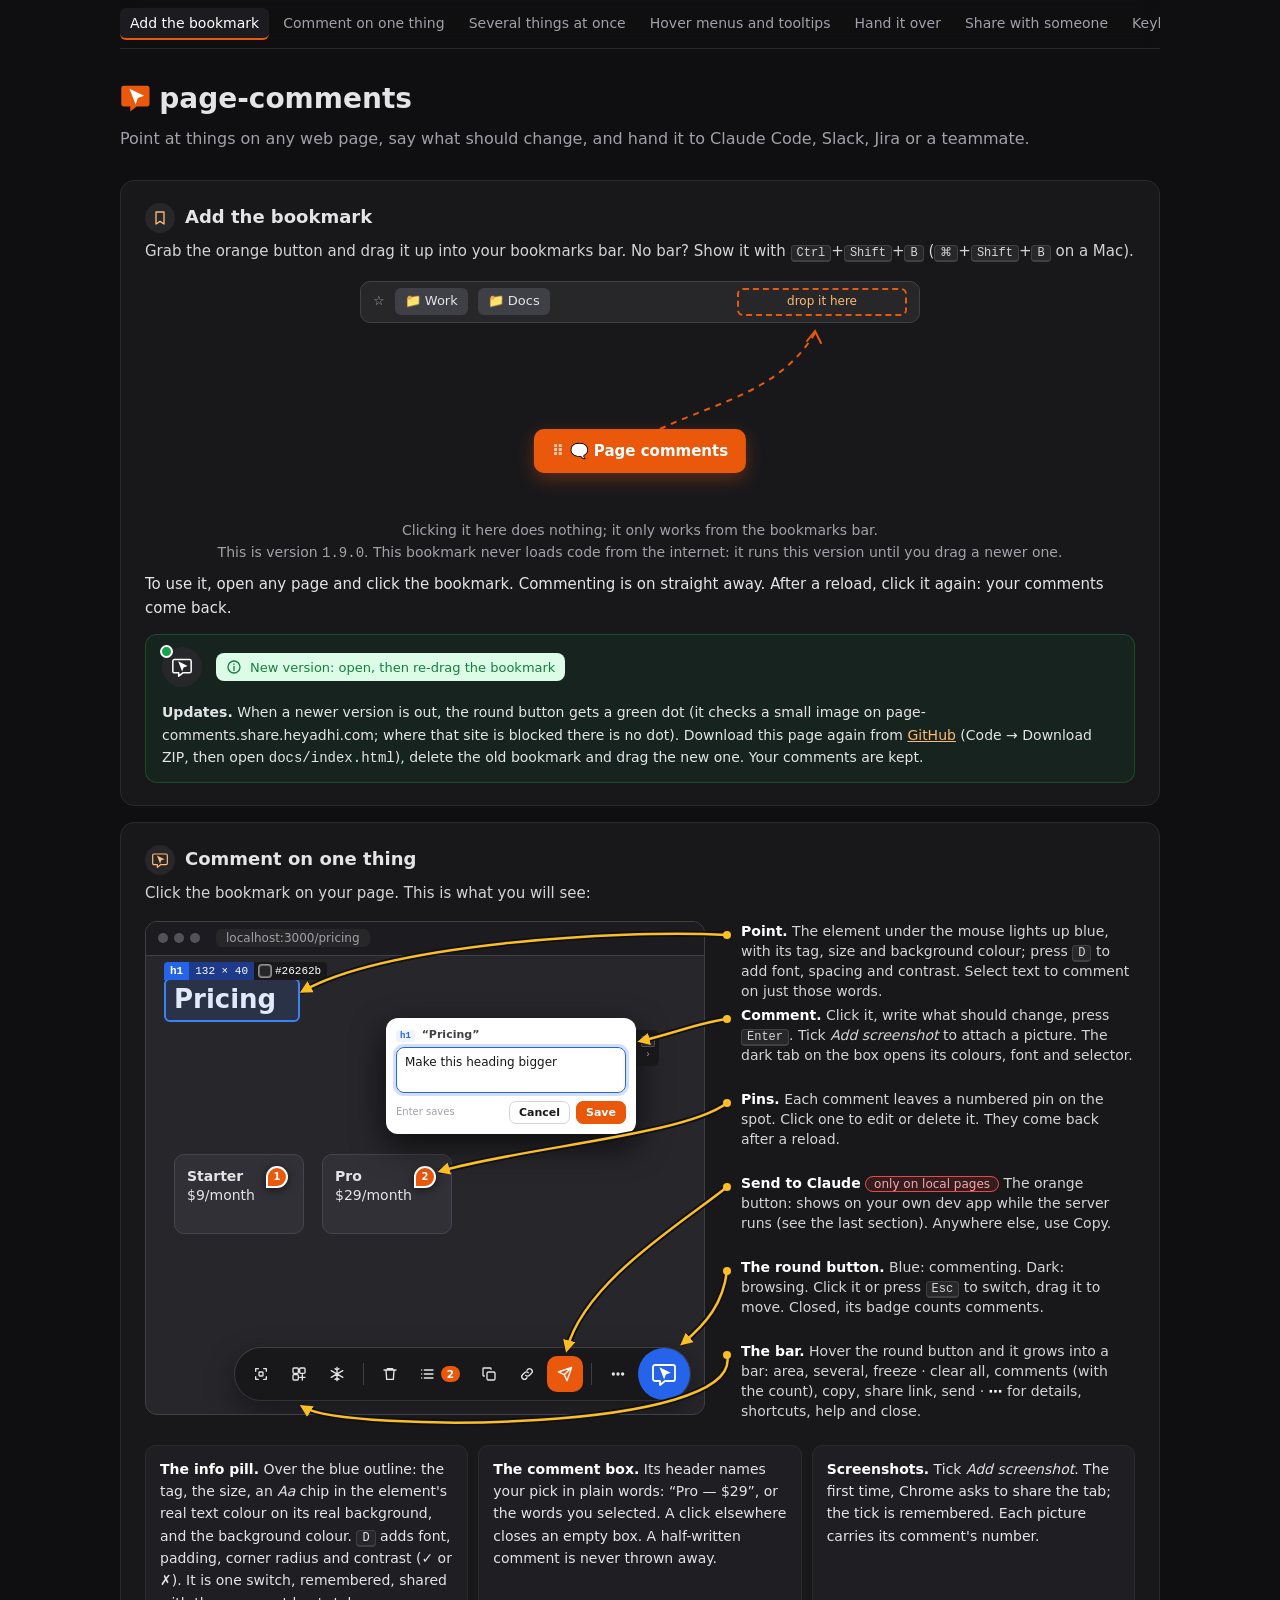
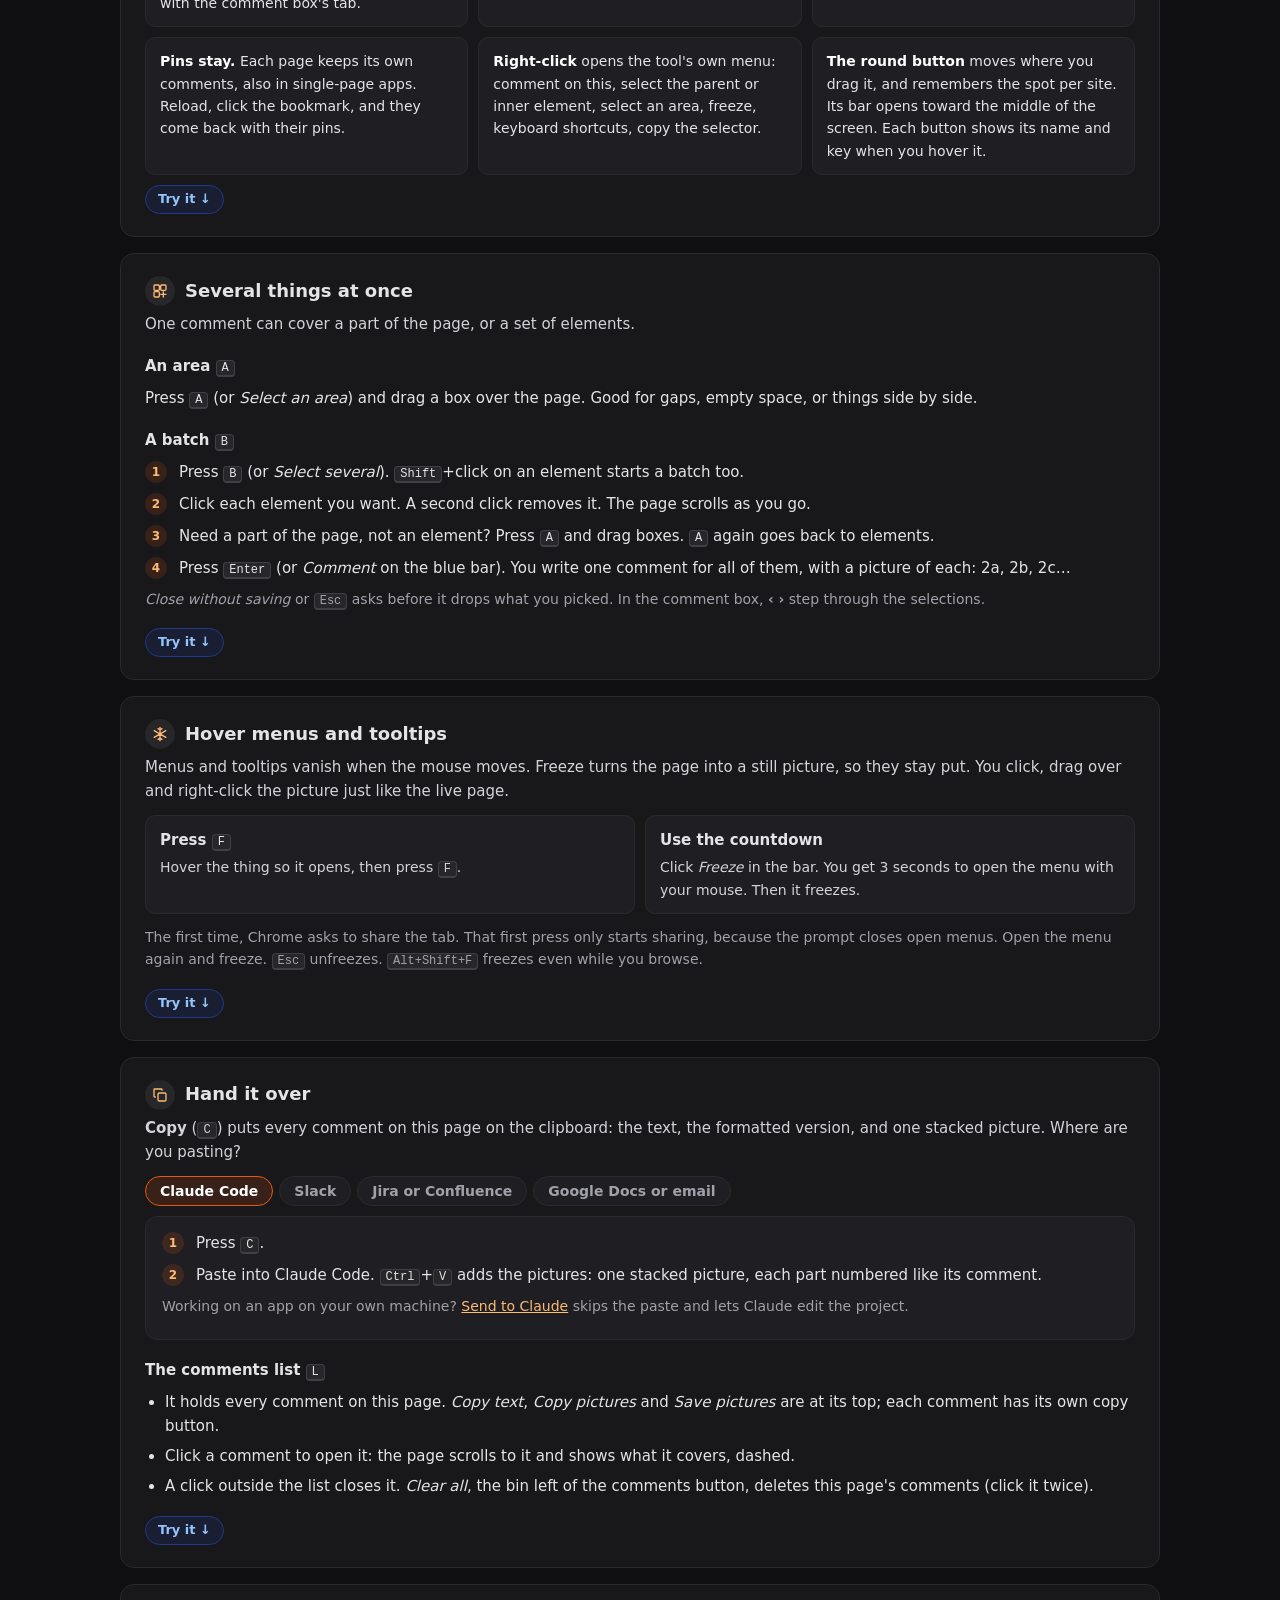
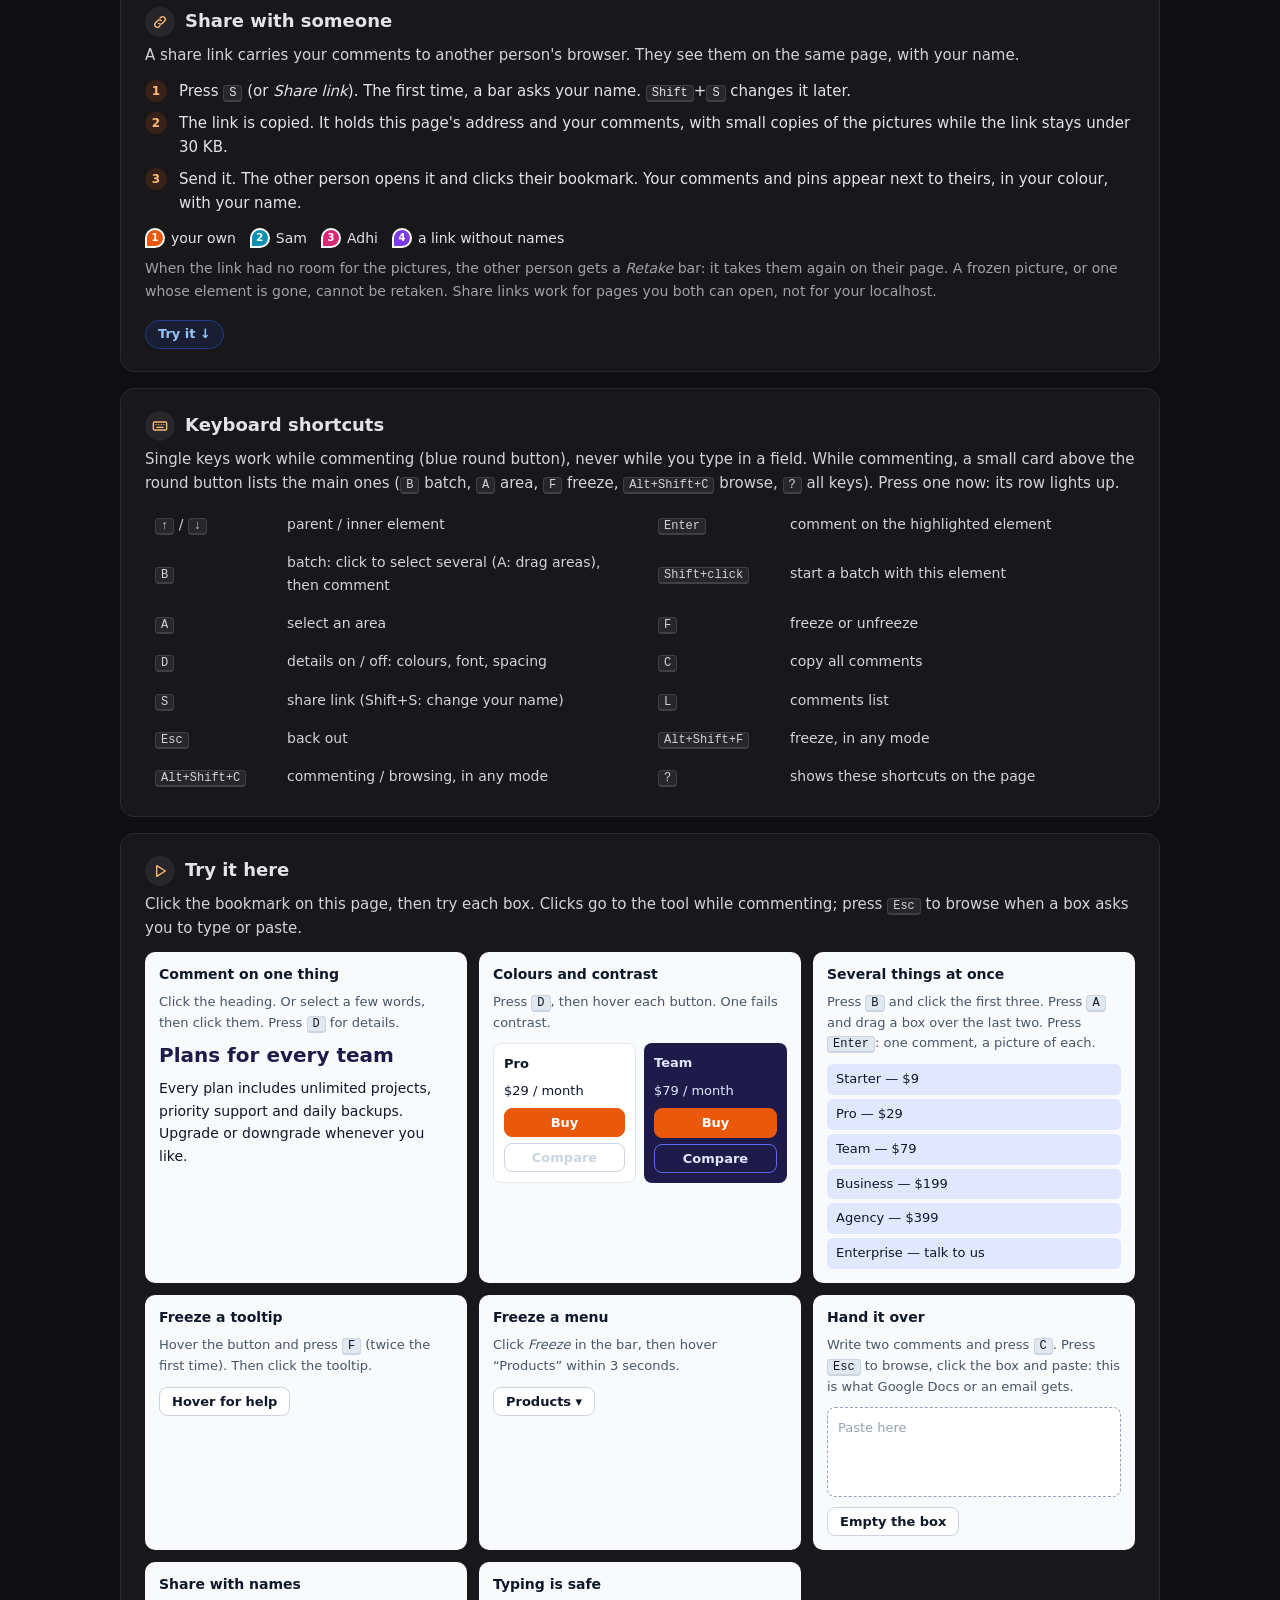
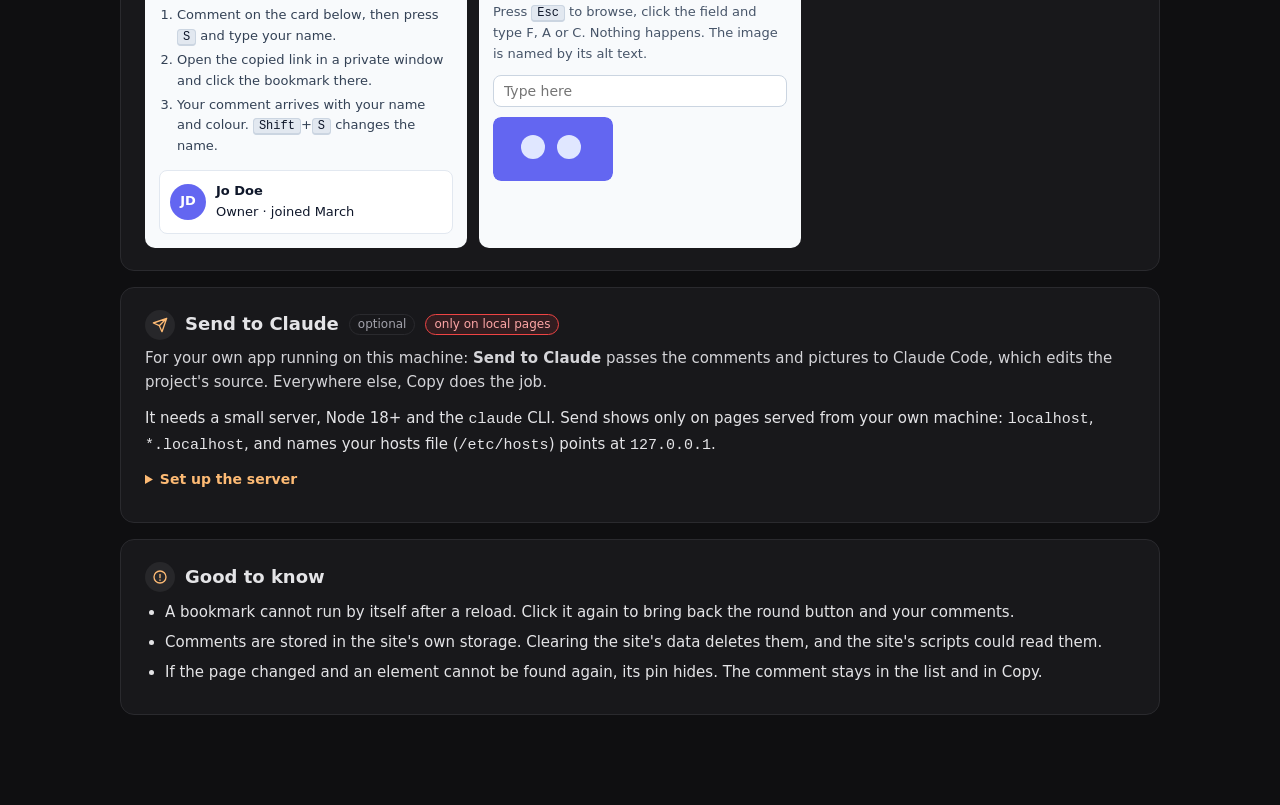
==== commit 965a9281: "Release 1.9.0: install page and bookmarklet for the repository" ====
--- a/docs/index.html
+++ b/docs/index.html
@@ -245,15 +245,14 @@
       <svg class="arrow" viewBox="0 0 560 230"><path d="M300 148 C 360 120, 420 110, 455 52" fill="none" stroke="#ea580c" stroke-width="2" stroke-dasharray="6 6"/>
         <path d="M447 60 L455 50 L461 62" fill="none" stroke="#ea580c" stroke-width="2" stroke-linecap="round"/></svg>
       <div class="ghost">🗨️ Page comments<svg viewBox="0 0 24 24" fill="#fff" stroke="#18181b" stroke-width="1.5"><path d="M5 3l6.5 17 2.3-7.2L21 10.5z"/></svg></div>
-      <a class="btn bookmark" href='javascript:(()=>{const own=()=>{(()=>{var Fn=d=>{let u="http://localhost:4747",z="https://page-comments.share.heyadhi.com/",ne="1.9.0";if(window.__pageComments)return window.__pageComments();let x=document.createElement("div");x.style.cssText="position:fixed;inset:0;pointer-events:none;z-index:2147483647";let _=x.attachShadow({mode:d.shadowMode||"open"}),ae=new CSSStyleSheet;ae.replaceSync(`:host{all:initial;color-scheme:light}*{box-sizing:border-box;margin:0;font:13px/1.4 system-ui,-apple-system,Segoe UI,sans-serif}[hidden]{display:none!important}.hl{position:fixed;pointer-events:none;outline:2px solid %232563eb;outline-offset:-1px;background:%232563eb1a;border-radius:2px}.pill,.more{position:absolute;left:-2px;background:%2318181b;color:%23e4e4e7;box-shadow:0 6px 18px %230004;white-space:nowrap;font:11px/1 ui-monospace,monospace}.pill{bottom:calc(100%25 + 4px);display:flex;align-items:center;gap:8px;padding:4px 8px 4px 4px;border-radius:8px}.pill .t{background:%232563eb;color:%23fff;padding:3px 6px;border-radius:5px;font-weight:700}.aa{display:inline-grid;place-items:center;width:22px;height:18px;border-radius:4px;font:700 11px system-ui,sans-serif;box-shadow:inset 0 0 0 1px %230002}.pill .dim{color:%23a1a1aa}.pill kbd{font:10px ui-monospace,monospace;color:%2371717a;border:1px solid %233f3f46;border-radius:3px;padding:1px 3px}.more{bottom:calc(100%25 + 34px);border-radius:8px;padding:8px 10px;line-height:1.7;display:none}.hl.details .more{display:block}.more .k{color:%23a1a1aa;display:inline-block;width:72px}.hl.below .pill{bottom:auto;top:calc(100%25 + 4px)}.hl.below .more{bottom:auto;top:calc(100%25 + 34px)}.ok{color:%234ade80}.bad{color:%23f87171}.pin{position:fixed;pointer-events:auto;width:24px;height:24px;margin:-24px 0 0;padding:0;cursor:pointer;border:2px solid %23fff;border-radius:50%25 50%25 50%25 0;background:%23ea580c;color:%23fff;font-weight:700;font-size:11px;box-shadow:0 2px 8px %230006}.pin:hover{background:%23c2410c;transform:scale(1.1)}.widget{position:fixed;width:0;height:0}.bar{position:absolute;top:-26px;right:-26px;display:flex;align-items:center;border-radius:30px;pointer-events:auto;transition:background .2s,box-shadow .2s,padding .2s}.widget.left .bar{right:auto;left:-26px;flex-direction:row-reverse}.items{display:flex;align-items:center;gap:2px;max-width:0;opacity:0;overflow:hidden;pointer-events:none;transition:max-width .35s cubic-bezier(.2,.8,.2,1),opacity .2s}.widget.open .bar{background:%2318181b;box-shadow:0 10px 30px %230006,0 0 0 1px %23ffffff26;padding-left:8px}.widget.open.left .bar{padding-left:0;padding-right:8px}.widget.open .items{max-width:680px;opacity:1;pointer-events:auto;animation:unclip 0s .35s forwards}@keyframes unclip{to{overflow:visible}}.main{position:relative;flex:none;width:52px;height:52px;border-radius:50%25;border:0;padding:0;cursor:pointer;display:grid;place-items:center;color:%23fff;background:%2327272a;pointer-events:auto;touch-action:none;box-shadow:0 8px 24px %230006,0 0 0 3px %23fff3;transition:background .25s,transform .2s,box-shadow .2s}.main:hover{transform:scale(1.06)}.main.on{background:%232563eb;box-shadow:0 8px 24px %232563eb66,0 0 0 3px %23fff4}.widget.open .main{box-shadow:none}.main.dragging{cursor:grabbing;transform:scale(1.08)}.main svg{width:24px;height:24px}.badge{position:absolute;top:-4px;right:-4px;min-width:22px;height:22px;padding:0 5px;border-radius:11px;border:2px solid %23fff;background:%23ea580c;color:%23fff;font:700 11px/18px system-ui,sans-serif;text-align:center}.widget.open .badge{display:none}.dot{position:absolute;top:-2px;left:-2px;width:14px;height:14px;border-radius:50%25;border:2px solid %23fff;background:%2316a34a}.act{position:relative;flex:none;min-width:36px;height:36px;border-radius:10px;border:0;padding:0 9px;cursor:pointer;display:flex;align-items:center;justify-content:center;gap:6px;background:transparent;color:%23e4e4e7;text-decoration:none;font:600 12px system-ui,sans-serif;transition:background .15s}.act svg{width:16px;height:16px;flex:none}.act:hover:not(:disabled){background:%233f3f46;color:%23fff}.act:disabled{color:%2371717a;cursor:not-allowed}.act.active{background:%232563eb;color:%23fff}.act.active:hover{background:%231d4ed8}.act .ontxt{display:none}.act.active .ontxt{display:inline}.act.send{background:%23ea580c;color:%23fff}.act.send:hover:not(:disabled){background:%23c2410c}.act .cnt{background:%23ea580c;color:%23fff;border-radius:999px;font:700 10.5px/16px system-ui,sans-serif;padding:0 6px}.act.dots.on{background:%233f3f46;color:%23fff}.sep{width:1px;height:22px;background:%233f3f46;margin:0 6px;flex:none}.label{position:absolute;left:50%25;bottom:calc(100%25 + 10px);translate:-50%25 0;white-space:nowrap;background:%2318181b;color:%23fafafa;font:600 11px/1 system-ui,sans-serif;padding:6px 8px;border-radius:6px;box-shadow:0 4px 12px %230004,0 0 0 1px %23ffffff1f;opacity:0;pointer-events:none;transition:opacity .15s}.widget.top .items .label{bottom:auto;top:calc(100%25 + 10px)}.act:hover .label,.act:focus-visible .label,.act.flash .label{opacity:1}.label kbd{margin-left:7px;font:600 10px ui-monospace,monospace;color:%23a1a1aa;border:1px solid %233f3f46;border-radius:3px;padding:1px 4px}.act.flash .label kbd{display:none}.more-list{position:absolute;right:-26px;bottom:38px;width:272px;background:%23fff;border-radius:12px;padding:6px;pointer-events:auto;box-shadow:0 12px 32px %230006,0 0 0 1px %230000001a;display:none}.widget.left .more-list{right:auto;left:-26px}.widget.top .more-list{bottom:auto;top:38px}.widget.open.listopen .more-list{display:block}.grp{font:700 10px system-ui,sans-serif;letter-spacing:.06em;text-transform:uppercase;color:%23a1a1aa;padding:8px 8px 2px}.more-list .act{width:100%25;height:auto;justify-content:flex-start;gap:10px;padding:7px 8px;border-radius:8px;color:%2318181b;font:500 13px system-ui,sans-serif}.more-list .act svg{color:%2352525b}.more-list .act:hover:not(:disabled){background:%23f4f4f5;color:%2318181b}.more-list .label{position:static;translate:none;flex:1;display:flex;justify-content:space-between;background:none;color:inherit;font:inherit;padding:0;box-shadow:none;opacity:1;white-space:normal;gap:8px;text-align:left;line-height:1.35}.more-list .label kbd{flex:none;align-self:flex-start}.keystrip{position:absolute;right:-26px;bottom:36px;display:grid;grid-template-columns:auto auto;gap:5px 10px;align-items:center;white-space:nowrap;pointer-events:none;background:%23fff;color:%233f3f46;border-radius:12px;padding:10px 12px;font:500 12px system-ui,sans-serif;box-shadow:0 10px 30px %230005}.widget.left .keystrip{right:auto;left:-26px}.widget.top .keystrip{bottom:auto;top:36px}.keystrip span{display:contents}.keystrip kbd{justify-self:start;font:600 10.5px/1 ui-monospace,monospace;color:%2318181b;background:%23f4f4f5;border:1px solid %23d4d4d8;border-bottom-width:2px;border-radius:4px;padding:3px 5px}.keystrip .all{color:%2371717a}.more-list .label kbd{color:%2371717a;border-color:%23d4d4d8;background:%23fafafa}.act.clear:hover:not(:disabled){background:%237f1d1d}.act.clear.armed,.act.clear.armed:hover:not(:disabled){background:%23dc2626;color:%23fff}.act.clear.armed .label{opacity:1}.more-list .act.info.new{background:%23dcfce7;color:%2315803d}.more-list .act.info.new svg{color:%2315803d}.dock{position:fixed;width:max-content;display:flex;flex-direction:column;gap:8px}.card,.toast{pointer-events:auto;box-shadow:0 10px 30px %230005}.toast{max-width:340px;font-size:13px;line-height:1.45}.card{background:%23fff;color:%2318181b;border-radius:12px;padding:12px}.panel{width:340px;max-height:50vh;overflow:auto;padding:6px;scrollbar-width:thin;scrollbar-color:%23d4d4d8 transparent}.panel::-webkit-scrollbar{width:8px}.panel::-webkit-scrollbar-thumb{background:%23d4d4d8;border-radius:4px}.panel-head{display:flex;justify-content:space-between;align-items:center;padding:4px 6px 6px;color:%2371717a;font-size:12px}.panel ol{list-style:none;padding:0}.row-acts{display:flex;align-items:center;gap:2px}.one{border:0;background:none;color:%23a1a1aa;cursor:pointer;padding:2px 4px;display:grid;place-items:center;font:600 12px system-ui,sans-serif}.one svg{width:14px;height:14px}.one:hover{color:%232563eb}.panel li{display:grid;grid-template-columns:22px 1fr auto;gap:8px;align-items:start;padding:8px 6px;border-radius:8px;cursor:pointer}.panel li:hover{background:%23f4f4f5}.panel li.shared{background:color-mix(in srgb,var(--who) 9%25,%23fff)}.panel li.shared:hover{background:color-mix(in srgb,var(--who) 16%25,%23fff)}.shared .num,.pin.shared{background:var(--who)}.pin.shared:hover{filter:brightness(.88)}.by{flex:none;display:inline-flex;align-items:center;gap:4px;font-size:11px;font-weight:600;color:var(--who);background:color-mix(in srgb,var(--who) 12%25,%23fff);border-radius:999px;padding:1px 8px 1px 6px}.by:before{content:"";width:7px;height:7px;border-radius:50%25;background:var(--who)}.name-bar input{border:0;border-radius:999px;padding:4px 10px;width:150px;font:13px system-ui,sans-serif;color:%2318181b;outline:none}.num{width:20px;height:20px;border-radius:50%25;background:%23ea580c;color:%23fff;font-size:11px;font-weight:700;text-align:center;line-height:20px}.txt{min-width:0}.txt small{display:block;color:%2371717a;font-size:11px;margin-top:2px;white-space:nowrap;overflow:hidden;text-overflow:ellipsis}.del{border:0;background:none;color:%23a1a1aa;cursor:pointer;font-size:12px;padding:0 4px}.del{font-size:16px;line-height:20px}.del:hover{color:%23dc2626}.empty{padding:10px 6px;color:%2371717a}.pop{position:fixed;width:min(380px,calc(100vw - 16px))}.head{display:flex;align-items:center;gap:6px;margin-bottom:8px;min-width:0}.nav{flex:none;display:inline-flex;align-items:center;gap:2px}.nav button{width:22px;height:22px;padding:0;border:1px solid %23d4d4d8;border-radius:6px;background:%23fff;color:%2318181b;cursor:pointer;font:600 14px/1 system-ui,sans-serif;display:grid;place-items:center}.nav button:hover{background:%23f4f4f5}.nav span{min-width:30px;text-align:center;font:600 11px ui-monospace,monospace;color:%2371717a}.picked.cur{outline-style:solid;outline-width:3px;background:%232563eb24}.chip{flex:none;font:700 10px ui-monospace,monospace;color:%232563eb;background:%232563eb14;border-radius:4px;padding:2px 5px}.what{flex:1;min-width:0;font-weight:600;color:%233f3f46;white-space:nowrap;overflow:hidden;text-overflow:ellipsis}.side-tab{position:absolute;left:100%25;top:14px;display:grid;gap:4px;justify-items:center;border:0;cursor:pointer;padding:8px 6px 8px 7px;background:%2318181b;color:%23a1a1aa;border-radius:0 8px 8px 0;box-shadow:0 8px 20px %230004;font:11px ui-monospace,monospace}.side-tab:hover{background:%2327272a;color:%23e4e4e7}.side{display:none;position:absolute;left:calc(100%25 + 8px);top:0;width:250px;background:%2318181b;color:%23e4e4e7;border-radius:10px;padding:8px 12px 10px;box-shadow:0 12px 32px %230006;font:11px/1.75 ui-monospace,monospace}.pop.details .side{display:block}.pop.details .side-tab{display:none}.pop.flip .side-tab{left:auto;right:100%25;border-radius:8px 0 0 8px}.pop.flip .side{left:auto;right:calc(100%25 + 8px)}.side .k{color:%23a1a1aa;display:inline-block;width:78px}.side-head{display:flex;justify-content:space-between;width:100%25;border:0;background:none;color:%23a1a1aa;cursor:pointer;padding:0;font:inherit}.side-head:hover{color:%23e4e4e7}.side .sep{border-top:1px solid %233f3f46;margin:6px 0}.side .selector{color:%23d4d4d8;word-break:break-all;line-height:1.4}.copy-sel{border:0;background:none;color:%2393c5fd;cursor:pointer;padding:0;margin-top:4px;font:inherit}.copy-sel:hover{text-decoration:underline}.sw{display:inline-block;width:10px;height:10px;border-radius:2px;margin:0 4px 0 8px;vertical-align:-1px;box-shadow:0 0 0 1px %230004,0 0 0 2px %23fff8}textarea{width:100%25;min-height:72px;border:1px solid %23d4d4d8;border-radius:8px;padding:8px;resize:vertical;background:%23fff;color:%2318181b;outline:none}textarea:focus{border-color:%232563eb;box-shadow:0 0 0 3px %232563eb33}textarea::placeholder{color:%23a1a1aa}.row{display:flex;gap:6px;margin-top:8px;align-items:center}.hint{flex:1;min-width:0;color:%23a1a1aa;font-size:11px;white-space:nowrap;overflow:hidden;text-overflow:ellipsis}.row button.b{flex:none;white-space:nowrap}button.b{border:1px solid %23d4d4d8;background:%23fff;color:%2318181b;font-weight:600;border-radius:8px;padding:6px 12px;cursor:pointer}button.b:hover{background:%23f4f4f5}button.b.primary{background:%23ea580c;color:%23fff;border-color:%23ea580c}button.b.primary:hover{background:%23c2410c;border-color:%23c2410c}button.b.danger{color:%23dc2626}.picked{position:fixed;pointer-events:none;outline:2px dashed %232563eb;outline-offset:1px;background:%232563eb12;border-radius:2px}.picked .x{position:absolute;top:-11px;right:-11px;width:20px;height:20px;padding:0;border:2px solid %23fff;border-radius:50%25;background:%232563eb;color:%23fff;display:grid;place-items:center;cursor:pointer;pointer-events:auto;box-shadow:0 2px 6px %230005}.picked .x:hover{background:%23dc2626}.picked .x svg{width:10px;height:10px;stroke-width:3}.keys{position:fixed;left:50%25;bottom:24px;translate:-50%25 0;pointer-events:auto;background:%2318181b;color:%23e4e4e7;border-radius:12px;padding:12px 16px;box-shadow:0 12px 32px %230006;display:grid;grid-template-columns:auto auto;gap:4px 18px;font-size:12px}.keys b{grid-column:1 / -1;font-size:13px;margin-bottom:4px}.keys kbd{font:11px ui-monospace,monospace;background:%2327272a;border:1px solid %233f3f46;border-bottom-width:2px;border-radius:4px;padding:0 5px;color:%23fff}.menu{position:fixed;pointer-events:auto;min-width:230px;background:%2318181b;color:%23e4e4e7;border-radius:10px;padding:6px;box-shadow:0 12px 32px %230006}.mh{display:flex;align-items:center;gap:8px;padding:4px 6px 8px;font:11px ui-monospace,monospace;color:%23a1a1aa}.mh .t{background:%232563eb;color:%23fff;padding:3px 6px;border-radius:5px;font-weight:700}.mi{display:flex;justify-content:space-between;gap:16px;width:100%25;border:0;background:none;color:%23e4e4e7;padding:7px 8px;border-radius:6px;cursor:pointer;text-align:left}.mi:hover{background:%232563eb;color:%23fff}.mk{color:%2371717a;font:11px ui-monospace,monospace}.mi:hover .mk{color:%23dbeafe}.menu hr{border:0;border-top:1px solid %233f3f46;margin:4px 2px}.freeze-layer{position:fixed;inset:0;pointer-events:auto;cursor:crosshair}.freeze-layer canvas{position:absolute;inset:0;width:100%25;height:100%25}.freeze-bar{position:absolute;left:50%25;top:10px;translate:-50%25 0;display:flex;gap:10px;align-items:center;background:%230284c7;color:%23fff;padding:6px 6px 6px 14px;border-radius:999px;font-weight:600;box-shadow:0 6px 18px %230005;cursor:default;white-space:nowrap}.freeze-bar button{border:0;background:%23fff;color:%230369a1;font-weight:700;border-radius:999px;padding:4px 12px;cursor:pointer}.pick-bar{position:fixed;top:auto;bottom:18px;pointer-events:auto;background:%232563eb}.pick-bar button{color:%231d4ed8}.pick-bar button:disabled{opacity:.5;cursor:default}.act.freeze.active{background:%230284c7;color:%23fff}.area-layer{position:fixed;inset:0;pointer-events:auto;cursor:crosshair}.area-box{position:fixed;pointer-events:none;border:2px dashed %232563eb;background:%232563eb14;border-radius:2px}.act.area.active{background:%232563eb;color:%23fff}.snap{display:flex;align-items:center;gap:6px;margin-top:8px;color:%233f3f46;font-size:12px;cursor:pointer;user-select:none}.snap input{appearance:none;margin:0;flex:none;width:16px;height:16px;border:1.5px solid %23a1a1aa;border-radius:5px;background:%23fff;display:grid;place-content:center;cursor:pointer;transition:background .15s,border-color .15s}.snap input:before{content:"";width:10px;height:10px;background:%23fff;transform:scale(0);transition:transform .12s;clip-path:polygon(14%25 44%25,0 62%25,42%25 100%25,100%25 18%25,84%25 4%25,40%25 66%25)}.snap:hover input{border-color:%232563eb}.snap input:checked{background:%232563eb;border-color:%232563eb}.snap input:checked:before{transform:scale(1)}.snap input:focus-visible{outline:2px solid %232563eb66;outline-offset:2px}button.b:disabled,button.b:disabled:hover{background:%23f4f4f5;color:%23a1a1aa;border-color:%23f4f4f5;cursor:not-allowed}`),_.adoptedStyleSheets=[ae];let i=(e,t,...o)=>{let a=Object.assign(document.createElement(e),t);return a.append(...o),a},W=(e,t="",o="")=>i("button",{textContent:e,className:t,title:o}),Se=i("div",{className:"pill"}),P=i("div",{className:"more"}),w=i("div",{className:"hl",hidden:!0},Se,P),re=i("div"),ie=i("span",{className:"chip"}),ye=i("span",{className:"what"}),se=i("span",{className:"by",hidden:!0}),ce=W("\u2039","","Previous selection"),le=W("\u203A","","Next selection"),ke=i("span"),io=i("span",{className:"nav",hidden:!0},ce,ke,le),Mt=i("button",{className:"side-tab",title:"Details: colours, font, spacing, selector (D)"}),so=i("button",{className:"side-head"},i("span",{textContent:"details"}),i("span",{textContent:"\u2039"})),co=i("div"),lo=i("div",{className:"selector"}),po=W("copy selector","copy-sel"),ot=i("div",{className:"side"},so,co,i("div",{className:"sep"}),lo,po),k=i("textarea",{placeholder:"What should change here?"}),Et=W("Delete","b danger"),ho=W("Cancel","b"),nt=W("Save","b primary"),mo=W("Copy","b","Copy this comment as it is now, with a picture if Add screenshot is ticked, without saving it"),Le=i("input",{type:"checkbox"}),uo=i("label",{className:"snap"},Le,"Add screenshot"),S=i("div",{className:"card pop",hidden:!0},i("div",{className:"head"},ie,ye,se,io),k,uo,i("div",{className:"row"},i("span",{className:"hint",textContent:"Enter saves"}),Et,mo,ho,nt),Mt,ot),de=i("div",{className:"card toast",hidden:!0}),fo=i("ol"),go=i("button",{className:"one",textContent:"Copy text",title:"Only the text, no pictures: for Jira and Confluence"}),bo=i("button",{className:"one",textContent:"Copy pictures",title:"Only the pictures: paste them after the text"}),xo=i("button",{className:"one",textContent:"Save pictures",title:"Each picture as its own file, to drag into Slack together"}),F=i("div",{className:"card panel",hidden:!0},i("div",{className:"panel-head"},i("span",{textContent:"Comments"}),i("span",{className:"row-acts"},go,bo,xo)),fo),wo=(e,t,...o)=>{let a=document.createElementNS("http://www.w3.org/2000/svg",e);for(let[n,r]of Object.entries(t))a.setAttribute(n,r);return a.append(...o),a},Wn={comment:[["path",{d:"M3 3h18a2 2 0 0 1 2 2v12a2 2 0 0 1-2 2h-8l-5 4v-4H3a2 2 0 0 1-2-2V5a2 2 0 0 1 2-2z","stroke-width":1.8}],["path",{d:"M7.4 5.2L12.16 17.44L13.86 12.51L18.79 10.81Z",fill:"currentColor",stroke:"none"}]],browse:[["path",{d:"M5 3l6.5 17 2.3-7.2L21 10.5z"}]],list:[["path",{d:"M8 6h13M8 12h13M8 18h13M4 6h.01M4 12h.01M4 18h.01"}]],copy:[["rect",{x:9,y:9,width:12,height:12,rx:2}],["path",{d:"M5 15H4a1 1 0 0 1-1-1V4a1 1 0 0 1 1-1h10a1 1 0 0 1 1 1v1"}]],send:[["path",{d:"M22 2L11 13M22 2l-7 20-4-9-9-4z"}]],clear:[["path",{d:"M3 6h18M8 6V4h8v2M6 6l1 14h10l1-14"}]],info:[["circle",{cx:12,cy:12,r:9}],["path",{d:"M12 11v6M12 7.5v.5"}]],close:[["path",{d:"M6 6l12 12M18 6L6 18"}]],dots:[["circle",{cx:5,cy:12,r:1.5,fill:"currentColor"}],["circle",{cx:12,cy:12,r:1.5,fill:"currentColor"}],["circle",{cx:19,cy:12,r:1.5,fill:"currentColor"}]],details:[["path",{d:"M4 7h16M4 12h10M4 17h7"}]],shortcuts:[["rect",{x:2,y:6,width:20,height:12,rx:2}],["path",{d:"M6 10h.01M10 10h.01M14 10h.01M18 10h.01M7 14h10"}]],area:[["path",{d:"M4 8V4h4M16 4h4v4M20 16v4h-4M8 20H4v-4"}],["rect",{x:9,y:9,width:6,height:6,rx:1}]],share:[["path",{d:"M10 14a4 4 0 0 0 5.7 0l3-3a4 4 0 0 0-5.7-5.7l-1 1M14 10a4 4 0 0 0-5.7 0l-3 3a4 4 0 0 0 5.7 5.7l1-1"}]],batch:[["rect",{x:3,y:3,width:8,height:8,rx:1.5}],["rect",{x:13,y:3,width:8,height:8,rx:1.5}],["rect",{x:3,y:13,width:8,height:8,rx:1.5}],["path",{d:"M17 13v8M13 17h8"}]],freeze:[["path",{d:"M12 2v20M3.3 7l17.4 10M3.3 17L20.7 7M9 4l3 2 3-2M9 20l3-2 3 2"}]]},pe=e=>wo("svg",{viewBox:"0 0 24 24",fill:"none",stroke:"currentColor","stroke-width":2,"stroke-linecap":"round","stroke-linejoin":"round","aria-hidden":"true"},...Wn[e].map(([t,o])=>wo(t,o))),$t=i("span",{className:"badge",hidden:!0}),yo=i("span",{className:"dot",hidden:!0}),v=i("button",{className:"main"},pe("comment"),$t,yo),at={area:"A",batch:"B",freeze:"F",list:"L",copy:"C",share:"S",details:"D",shortcuts:"?"},R=(e,t,o="button",a={})=>{let n=i("span",{textContent:t}),r=i(o,{className:"act "+e,ariaLabel:t+(at[e]?` (${at[e]})`:""),...a},pe(e),i("span",{className:"label"},n,...at[e]?[i("kbd",{textContent:at[e]})]:[]));return r.labelEl=n,r.baseLabel=t,r},St=/Mac|iPhone|iPad/.test(navigator.platform)?"\u2325\u21E7":"Alt+Shift+",ko="Freeze: 3 s to open a menu first",rt=R("list","Comments"),Ye=R("copy","Copy"),he=R("send","Send to Claude","button",{hidden:!0}),J=R("clear","Clear all"),vo=R("close","Close"),ze=R("area","Select an area"),Z=R("freeze",ko),it=R("batch","Select several"),Lt=R("share","Share link"),zt=R("info","Help %26 install page \xB7 v"+ne,"a",{href:z,target:"_blank",rel:"noopener noreferrer"}),Co=R("details","Details: colours, font, spacing"),Mo=R("shortcuts","Keyboard shortcuts"),_e=R("dots","More");ze.append(i("span",{className:"ontxt",textContent:"Area"})),it.append(i("span",{className:"ontxt",textContent:"Batch"})),Z.append(i("span",{className:"ontxt",textContent:"Frozen"}));let Nt=i("span",{className:"cnt",hidden:!0});rt.append(Nt);let Eo=()=>i("i",{className:"sep"}),jn=i("div",{className:"more-list"},i("div",{className:"grp",textContent:"More"}),Co,Mo,zt,vo),Kn=i("div",{className:"items"},ze,it,Z,Eo(),J,rt,Ye,Lt,he,Eo(),_e),Bt=i("div",{className:"keystrip",hidden:!0},...[["B","batch"],["A","area"],["F","freeze"],[St+"C","browse"],["?","all keys"]].map(([e,t])=>i("span",{className:e==="?"?"all":""},i("kbd",{textContent:e}),t))),C=i("div",{className:"widget"},jn,Bt,i("div",{className:"bar"},Kn,v)),ve=i("div",{className:"dock"},F,de),U=i("div",{className:"area-layer",hidden:!0}),me=i("div",{className:"area-box",hidden:!0}),j=i("div",{className:"menu",hidden:!0}),$o=i("button",{textContent:"Unfreeze"}),$=i("div",{className:"freeze-layer",hidden:!0},i("div",{className:"freeze-bar"},"Frozen: click or drag to comment, right-click for options, Esc to unfreeze",$o)),So=i("div"),Lo=i("div"),zo=i("span"),st=i("button",{textContent:"Comment"}),Tt=i("button",{textContent:"Clear"}),No=i("div",{className:"freeze-bar pick-bar",hidden:!0},zo,st,Tt),Yn=[["\u2191 / \u2193","parent / inner element"],["Enter","comment on the highlighted element"],["B","batch: click to select several (A: drag areas), then comment"],["Shift+click","start a batch with this element"],["A","select an area"],["F","freeze or unfreeze"],["D","details on / off: colours, font, spacing"],["C","copy all comments"],["S","share link (Shift+S: change your name)"],["L","comments list"],["Esc","back out"],[St+"F","freeze, in any mode"],[St+"C","commenting / browsing, in any mode"],["?","this card"]],G=i("div",{className:"keys",hidden:!0},i("b",{textContent:"Keyboard shortcuts (while commenting)"}),...Yn.flatMap(([e,t])=>[i("span",{},...e.split(" / ").flatMap((o,a)=>[a?" / ":"",i("kbd",{textContent:o})])),i("span",{textContent:t})])),Bo=[],To=!1,_n=()=>{let e=[!F.hidden,!S.hidden,!j.hidden,!G.hidden,C.classList.contains("listopen")];To%26%26e.some((o,a)=>o%26%26!Bo[a])%26%26(de.hidden=!0),Bo=e,To=!de.hidden;let t=!(v.classList.contains("on")%26%26S.hidden%26%26j.hidden%26%26F.hidden%26%26de.hidden%26%26!C.classList.contains("open"));Bt.hidden!==t%26%26(Bt.hidden=t)};new MutationObserver(_n).observe(_,{subtree:!0,attributes:!0,attributeFilter:["hidden","class"]}),C.addEventListener("click",()=>{de.hidden=!0},!0),_.append($,w,Lo,U,me,So,re,No,S,ve,j,G,C),document.documentElement.appendChild(x);let H=()=>location.href.split("%23")[0],K=()=>X.filter(e=>e.page===H()),At="page-comments:v1",ct=()=>Date.now().toString(36)+Math.random().toString(36).slice(2,8),Ao=()=>{try{return(JSON.parse(localStorage.getItem(At))||[]).map(e=>({id:ct(),...e}))}catch{return[]}},X=Ao(),Pt=!1,Un=()=>{try{localStorage.setItem(At,JSON.stringify(X,(e,t)=>e==="el"?void 0:t)),Pt=!1}catch(e){Pt||m("Could not save comments in this site ("+e.message+"). A reload will lose them."),Pt=!0}},lt=e=>{try{return document.querySelector(e)}catch{return null}},Ce=e=>e.el%26%26e.el.isConnected?e.el:e.el=lt(e.selector),Po="page-comments:shot",Ro=(e,t,o=24)=>{let a=e.getBoundingClientRect();return t?{left:a.left+t.dx-8,top:a.top+t.dy-8,right:a.left+t.dx+t.w+8,bottom:a.top+t.dy+t.h+8}:{left:a.left-o,top:a.top-o,right:a.right+o,bottom:a.bottom+o}},Rt=(e,t)=>{e.scrollIntoView({block:"nearest",inline:"nearest",behavior:"instant"});let o=t(),a=(s,c,l)=>s>=0%26%26c<=l?0:c-s>l?s:s-(l-(c-s))/2,n=a(o.left,o.right,innerWidth),r=a(o.top,o.bottom,innerHeight);(n||r)%26%26scrollBy({left:n,top:r,behavior:"instant"})},Oo=(e,t)=>scrollTo({left:e,top:t,behavior:"instant"}),Ot=async(e,t,o)=>{let a=Math.min(t,2),n=Math.max(0,o.left),r=Math.max(0,o.top),s=Math.min(innerWidth,o.right)-n,c=Math.min(innerHeight,o.bottom)-r;if(s<=0||c<=0)throw new Error("it is not on the screen");let l=Math.round(n*t),f=Math.round(r*t),h=Math.round(s*t),b=Math.round(c*t),we=a/t,A=i("canvas",{width:Math.round(h*we),height:Math.round(b*we)});return A.getContext("2d").drawImage(e,l,f,h,b,0,0,A.width,A.height),{blob:await new Promise(Y=>A.toBlob(Y,d.pictureType||"image/webp",.9)),width:Math.round(s)}},Io=async e=>{d.capture.ready()||await d.capture.start(),x.style.visibility="hidden",getSelection().removeAllRanges(),document.activeElement%26%26document.activeElement!==document.body%26%26document.activeElement!==x%26%26document.activeElement.blur();try{await new Promise(requestAnimationFrame);let{source:t,k:o}=await d.capture.grab();return await Ot(t,o,e())}finally{x.style.visibility=""}},Do=new Promise((e,t)=>{let o=indexedDB.open("page-comments",1);o.onupgradeneeded=()=>o.result.createObjectStore("shots"),o.onsuccess=()=>e(o.result),o.onerror=()=>t(o.error)});Do.catch(()=>{});let dt=async(e,t)=>{let o=(await Do).transaction("shots",e).objectStore("shots");return new Promise((a,n)=>{let r=t(o);r.onsuccess=()=>a(r.result),r.onerror=()=>n(r.error)})},pt=(e,t)=>dt("readwrite",o=>o.put(t,e)),ht=e=>dt("readwrite",t=>t.delete(e)).catch(()=>{}),Ne=async()=>{let e=new Map;for(let t of K()){if(!t.shot)continue;let o=await dt("readonly",a=>a.get(t.id)).catch(()=>null);o?e.set(t,Array.isArray(o)?o:[{blob:o,width:t.shotWidth}]):t.shot=!1}return e},Ue=(e,t)=>e.length<2?"":t<26?String.fromCharCode(97+t):"-"+(t+1),mt=e=>K().map((t,o)=>({c:t,n:o+1})).filter(t=>!e||e.includes(t.c)),It=e=>new Promise(t=>{let o=new FileReader;o.onload=()=>t(o.result),o.readAsDataURL(e)}),Dt=async({c:e,n:t},{blob:o,width:a},n="")=>{let r=await createImageBitmap(o),s=a?r.width/a:1,c=Math.round(28*s),l=Math.max(r.width,Math.round(240*s)),f=i("canvas",{width:l,height:c+r.height}),h=f.getContext("2d");h.fillStyle="%23ffffff",h.fillRect(0,0,l,f.height),h.fillStyle="%2318181b",h.fillRect(0,0,l,c),h.fillStyle="%23ffffff",h.font=`600 ${Math.round(13*s)}px system-ui, sans-serif`;let b=`${t}${n} \xB7 ${e.comment}`;for(;b.length>4%26%26h.measureText(b).width>l-20*s;)b=b.slice(0,-2)+"\u2026";return h.fillText(b,10*s,c*.68),h.drawImage(r,0,c),f},Ft=e=>new Promise(t=>e.toBlob(t,"image/png")),Fo=async(e,t)=>{let o=await Promise.all(e.flatMap(s=>(t.get(s.c)||[]).map((c,l,f)=>Dt(s,c,Ue(f,l))))),a=i("canvas",{width:Math.max(...o.map(s=>s.width)),height:o.reduce((s,c)=>s+c.height+8,0)}),n=a.getContext("2d"),r=0;for(let s of o)n.drawImage(s,0,r),r+=s.height+8;return Ft(a)},L=!1,y=null,Ht=0,Wt=0,jt=0,Ho=H(),Be=e=>{let t=[];for(;e%26%26e.nodeType===1%26%26e!==document.documentElement;e=e.parentElement){if(e.id){t.unshift("%23"+CSS.escape(e.id));break}let o=e.tagName.toLowerCase(),a=e.parentElement?[...e.parentElement.children].filter(n=>n.tagName===e.tagName):[];a.length>1%26%26(o+=`:nth-of-type(${a.indexOf(e)+1})`),t.unshift(o)}return t.join(" > ")},Q=(e,t)=>(e=(e||"").replace(/\s+/g," ").trim()).length>t?e.slice(0,t)+"\u2026":e,Kt=e=>{if(e.group)return{kind:"group",name:`${e.items.length} elements selected`};if(e.area)return{kind:"region",name:`${e.items.length} element${e.items.length===1?"":"s"}`};if(e.selectedText)return{kind:"text",name:`\u201C${Q(e.selectedText,60)}\u201D`};let t=e.el,o=t?t.tagName.toLowerCase():((e.html||"").match(/^<([\w-]+)/)||[,"element"])[1],a=Q(t?t.innerText||["aria-label","alt","title","placeholder"].map(n=>t.getAttribute(n)).find(Boolean):e.text,60);return{kind:o,name:a?`\u201C${a}\u201D`:o}},Xn=e=>e.tagName.toLowerCase()+(e.id?"%23"+e.id:"")+(typeof e.className=="string"%26%26e.className.trim()?"."+e.className.trim().split(/\s+/)[0]:""),Wo=e=>"%23"+(e.match(/[\d.]+/g)||[]).map((t,o)=>(o<3?+t:Math.round(t*255)).toString(16).padStart(2,"0")).join("").replace(/^(.{6})ff$/,"$1"),Yt=(e,t)=>{let o=[],a=n=>(o.forEach(r=>t?.set(r,n)),n);for(let n=e;n%26%26n.nodeType===1;n=n.parentElement){if(t?.has(n))return a(t.get(n));o.push(n);let r=getComputedStyle(n).backgroundColor;if(r!=="transparent"%26%26!/,\s*0\)$/.test(r))return a(Wo(r))}return a("%23ffffff")},jo=e=>[1,3,5].map(t=>parseInt(e.slice(t,t+2),16)/255).map(t=>t<=.03928?t/12.92:((t+.055)/1.055)**2.4).reduce((t,o,a)=>t+o*[.2126,.7152,.0722][a],0),Vn=(e,t)=>{let[o,a]=[jo(e),jo(t)].sort((n,r)=>r-n);return(o+.05)/(a+.05)},Ko=e=>e.every(t=>t===e[0])?e[0]:e[0]===e[2]%26%26e[1]===e[3]?`${e[0]} ${e[1]}`:e.join(" "),Te=(e,t)=>{let o=e.getBoundingClientRect(),a=getComputedStyle(e),n=b=>String(Math.round(parseFloat(b)||0)),r=Yt(e,t),s=Wo(a.color),c=parseFloat(a.fontSize),l=+a.fontWeight||400,f=Vn(s,r),h=c>=24||c>=18.66%26%26l>=700;return{label:Xn(e),size:`${Math.round(o.width)}\xD7${Math.round(o.height)}`,background:r,color:s,font:`${n(a.fontSize)}px ${l} ${a.fontFamily.split(",")[0].replace(/["%27]/g,"").trim()}`,padding:Ko([a.paddingTop,a.paddingRight,a.paddingBottom,a.paddingLeft].map(n)),radius:Ko([a.borderTopLeftRadius,a.borderTopRightRadius,a.borderBottomRightRadius,a.borderBottomLeftRadius].map(n)),contrast:`${f.toFixed(1)} ${f>=(h?3:4.5)?"\u2713":"\u2717"}`}},Yo=e=>i("span",{className:"aa",textContent:"Aa",style:`background:${e.background};color:${e.color}`}),ut=e=>i("span",{className:"sw",style:`background:${e}`}),V=(e,...t)=>i("div",{},i("span",{className:"k",textContent:e}),...t),_o=e=>[V("background",ut(e.background),e.background),V("text",ut(e.color),e.color),V("font",e.font),V("padding",e.padding),V("radius",e.radius),V("contrast",i("span",{className:e.contrast.endsWith("\u2713")?"ok":"bad",textContent:e.contrast}))],Xe=(e,t)=>{Object.assign(w.style,{left:e.left+"px",top:e.top+"px",width:e.width+"px",height:e.height+"px"}),Se.replaceChildren(i("span",{className:"t",textContent:t.label}),t.size.replace("\xD7"," \xD7 "),Yo(t),i("span",{className:"dim",textContent:t.background}),i("kbd",{textContent:"D"})),P.replaceChildren(..._o(t)),w.classList.toggle("below",e.top<(Ee?170:34)),w.hidden=!1,Se.style.left=P.style.left=Math.min(-2,innerWidth-8-e.left-Se.offsetWidth)+"px"},Uo=(e=mt())=>{let t=e.map(({c:o,n:a})=>[`%23%23 ${a}. ${o.comment}${o.by?` (from ${o.by})`:""}`,...o.area?[o.group?`- ${o.items.length} elements selected together, inside \`${o.selector}\`:`:`- Area over \`${o.selector}\`, covering ${o.items.length} element(s):`,...o.items.map(n=>`  - \`${n.selector}\`: "${n.text}"`)]:[`- Element: \`${o.selector}\``,o.selectedText%26%26`- Selected text: "${o.selectedText}"`,`- Element text: "${o.text}"`,`- HTML: \`${o.html}\``],o.info?`- Size: ${o.info.size} px \xB7 Background: ${o.info.background} \xB7 Text: ${o.info.color} \xB7 Font: ${o.info.font} \xB7 Padding: ${o.info.padding} \xB7 Radius: ${o.info.radius} \xB7 Contrast: ${o.info.contrast}`:o.size%26%26`- Size: ${o.size} px \xB7 Background: ${o.background}`,o.frozen%26%26"- Commented on a frozen moment: the element may only show on hover or in a menu",o.shot%26%26(o.shotCount>1?`- Screenshots: pictures ${a}a to ${a}${Ue({length:o.shotCount},o.shotCount-1)}, one per selected element, in the order above`:`- Screenshot: picture ${a}`)].filter(Boolean).join(`%0a`)).join(`%0a%0a`);return`Page: ${H()}%0a%0a${t}`},Ae=e=>String(e).replace(/%26/g,"%26amp;").replace(/</g,"%26lt;").replace(/>/g,"%26gt;").replace(/"/g,"%26quot;"),qn=async(e,t)=>{let o=new Map(await Promise.all(e.filter(n=>t.get(n.c)).map(async n=>[n.c,await Promise.all(t.get(n.c).map(async(r,s,c)=>({url:await It(await Ft(await Dt(n,r,Ue(c,s)))),width:r.width})))]))),a=e.map(({c:n,n:r})=>{let s=[n.area?`${n.group?"selected together inside":"area over"} ${n.selector}: ${n.items.map(l=>l.selector).join(", ")}`:n.selector,n.info?`${n.info.size} px \xB7 background ${n.info.background} \xB7 text ${n.info.color} \xB7 font ${n.info.font} \xB7 padding ${n.info.padding} \xB7 radius ${n.info.radius} \xB7 contrast ${n.info.contrast}`:n.size%26%26`${n.size} px \xB7 background ${n.background}`].filter(Boolean).join(" \xB7 "),c=(o.get(n)||[]).map(l=>`<p><img src="${l.url}" alt="Screenshot of comment ${r}"${l.width?` width="${Math.max(l.width,240)}"`:""}></p>`).join("");return`<h3>${r}. ${Ae(n.comment)}${n.by?` <small>(from ${Ae(n.by)})</small>`:""}</h3><p>${Ae(Kt({...n,el:Ce(n)}).name)}</p>${c}<p style="color:%2371717a;font-size:11px"><small>${Ae(s)}</small></p>`});return`<p>Page: <a href="${Ae(H())}">${Ae(H())}</a></p>${a.join("")}`},m=(e,t=5e3)=>{de.textContent=e,de.hidden=!1,clearTimeout(Ht),Ht=setTimeout(()=>{de.hidden=!0},t)},Xo=()=>K().forEach((e,t)=>{let o=re.children[t],a=Ce(e),n=a?a.getBoundingClientRect():{width:0};o.hidden=!n.width,o.style.left=n.left+Math.min(e.dx,n.width)+"px",o.style.top=n.top+Math.min(e.dy,n.height)+"px"}),Ve=()=>{cancelAnimationFrame(Wt),Wt=requestAnimationFrame(()=>{Xo(),te(),qe()})},q=()=>{Un();let e=K();$t.hidden=!e.length,$t.textContent=e.length,rt.labelEl.textContent="Comments ("+e.length+")",Nt.textContent=e.length,Nt.hidden=!e.length,d.onComments?.({page:H(),title:document.title,count:e.length}),Ye.disabled=he.disabled=J.disabled=!e.length,fo.replaceChildren(...e.length?e.map((t,o)=>i("li",{className:t.shared?"shared":"",style:`--who:${Qt(t.by)}`,title:t.shared?"From "+(t.by||"a shared link"):"",onclick:()=>Jo(t)},i("span",{className:"num",textContent:o+1}),i("span",{className:"txt"},t.comment,i("small",{textContent:(t.shot?"\u{1F4F7} ":"")+(t.by?t.by+" \xB7 ":"")+Kt({...t,el:Ce(t)}).name})),i("span",{className:"row-acts"},i("button",{className:"one",title:"Copy this comment (and its screenshot)",onclick:async a=>{a.stopPropagation();let n=a.currentTarget;try{await vt([t]),n.textContent="\u2713"}catch{n.textContent="!"}setTimeout(()=>{n.replaceChildren(pe("copy"))},1500)}},pe("copy")),i("button",{className:"del",textContent:"\xD7",title:"Delete",onclick:a=>{a.stopPropagation(),Zo(t)}})))):[i("p",{className:"empty",textContent:"No comments on this page yet. Click anything while commenting (blue button) is on."})]),re.replaceChildren(...e.map((t,o)=>i("button",{className:t.shared?"pin shared":"pin",style:`--who:${Qt(t.by)}`,textContent:o+1,title:(t.shared?`From ${t.by||"a shared link"}: `:"")+t.comment,onclick:()=>Jo(t)}))),Xo()},ee=e=>{L=e,v.classList.toggle("on",e),v.firstChild.replaceWith(pe(e?"comment":"browse")),v.ariaLabel=e?"Commenting. Click to switch to browsing.":"Browsing. Click to switch to commenting.",w.hidden=!0,e||(N(),F.hidden=!0,Pe(!1),D(),$e(),M=[],ge(!1),g=null)},ue=!1,Pe=e=>{ue=e,ft(),ze.classList.toggle("active",e),ze.baseLabel=ze.labelEl.textContent=e?"Stop selecting areas":"Select an area",e%26%26!L%26%26ee(!0),v.firstChild.replaceWith(pe(e?"area":B?"batch":L?"comment":"browse")),te()},O=(e,t,o)=>{y={...e,x:t,y:o};let a=e.el||e.comment%26%26Ce(e.comment),n=Kt({...e.comment||e,el:a});ie.textContent=n.kind,ye.textContent=ye.title=n.name+(a?"":" \xB7 not on the page now");let r=e.comment%26%26e.comment.shared%26%26e.comment.by;se.hidden=!r,se.textContent=r?"by "+r:"",se.style.setProperty("--who",Qt(e.comment%26%26e.comment.by));let s=a%26%26!e.area%26%26(e.frozen?e.frozen.info:Te(a)),c=a%26%26(e.frozen?e.frozen.info.background:Yt(a));Mt.replaceChildren(s?Yo(s):c?ut(c):"","\u203A"),co.replaceChildren(...s?[V("size",s.size.replace("\xD7"," \xD7 ")),..._o(s)]:c?[V("size",`${e.area.w} \xD7 ${e.area.h}`),V("background",ut(c),c)]:[V("element","not on the page now")]),lo.textContent=e.selector,k.value=e.comment?e.comment.comment:"",nt.disabled=!k.value.trim(),Et.hidden=!e.comment,Le.checked=e.comment?!!e.comment.shot:e.area||e.frozen?!0:localStorage.getItem(Po)==="1",uo.hidden=!e.el;let l=e.group||e.comment%26%26e.comment.group?e.items||e.comment.items:null;l%26%26!p%26%26(Re=l,fe=-1),io.hidden=!l||l.length<2||!!p,ke.textContent=l?`\u2013/${l.length}`:"",w.hidden=!0,S.hidden=!1,Vo(t,o),qe(),k.focus()},Vo=(e,t)=>{S.style.left=Math.max(8,Math.min(e+12,innerWidth-S.offsetWidth-8))+"px",S.style.top=Math.max(8,Math.min(t+12,innerHeight-S.offsetHeight-8))+"px",S.classList.toggle("flip",S.getBoundingClientRect().right+266>innerWidth),on()},qo=e=>{let t=Re.length;if(t<2)return;fe=fe<0?e>0?0:t-1:(fe+e+t)%25t,ke.textContent=`${fe+1}/${t}`;let o=Re[fe],a=lt(o.selector);if(a){let n=()=>{let c=a.getBoundingClientRect();return o.box?{left:c.left+o.box.dx,top:c.top+o.box.dy,right:c.left+o.box.dx+o.box.w,bottom:c.top+o.box.dy+o.box.h}:c};Rt(a,n);let r=n(),s=r.bottom+20+S.offsetHeight<=innerHeight;Vo(r.left,s?r.bottom:r.top-S.offsetHeight-24)}qe(),k.focus()};ce.onclick=()=>qo(-1),le.onclick=()=>qo(1);let Me=()=>!!y%26%26k.value.trim()!==(y.comment?y.comment.comment:""),N=()=>{S.hidden=!0,y=null,me.hidden=!0,Re=[],fe=-1,qe()},Re=[],fe=-1,qe=()=>Lo.replaceChildren(...Re.flatMap((e,t)=>{let o=lt(e.selector);if(!o)return[];let a=o.getBoundingClientRect(),n=e.box?{left:a.left+e.box.dx,top:a.top+e.box.dy,width:e.box.w,height:e.box.h}:a;return[i("div",{className:"picked"+(t===fe?" cur":""),style:`left:${n.left}px;top:${n.top}px;width:${n.width}px;height:${n.height}px`})]})),Jo=e=>{let t=Ce(e);if(!t)return O({selector:e.selector+" (not found on the page now)",selectedText:e.selectedText,comment:e},innerWidth/2-150,innerHeight/3);t.scrollIntoView({block:"nearest"});let o=t.getBoundingClientRect(),a=o.top+(e.area?e.area.dy:0),n=e.area?e.area.h:o.height;(a<0||a+n>innerHeight)%26%26scrollBy({top:a+Math.min(n,innerHeight)/2-innerHeight/2,behavior:"instant"}),o=t.getBoundingClientRect(),Re=e.group?e.items:[{selector:e.selector,box:e.area}],e.area?O({el:t,selector:e.selector,area:e.area,items:e.items,comment:e},o.left+e.area.dx,o.top+e.area.dy+e.area.h):O({el:t,selector:e.selector,selectedText:e.selectedText,comment:e},o.left+e.dx,o.top+e.dy),qe()},Zo=e=>{e.shot%26%26ht(e.id),X=X.filter(t=>t!==e),N(),q()},_t=async(e,{el:t,picks:o,rec:a,area:n})=>{let r=(s,c)=>({left:s.left-c,top:s.top-c,right:s.right+c,bottom:s.bottom+c});if(e.group){let s=o||e.items.map(l=>({el:lt(l.selector),box:l.box})).filter(l=>l.el),c=[];if(a%26%26p)for(let l of s)c.push(await Ot(p.canvas,p.k,r(Xt(l),8)));else{let l=scrollX,f=scrollY;try{for(let h of s){let b=()=>Ro(h.el,h.box,8);Rt(h.el,b),c.push(await Io(b))}}finally{Oo(l,f)}}await pt(e.id,c),e.shotCount=c.length}else{let{blob:s,width:c}=a%26%26p?await Ot(p.canvas,p.k,n?r({left:a.rect.left+n.dx,top:a.rect.top+n.dy,right:a.rect.left+n.dx+n.w,bottom:a.rect.top+n.dy+n.h},8):r(a.rect,24)):await(async()=>{let l=scrollX,f=scrollY,h=()=>Ro(t,e.area);Rt(t,h);try{return await Io(h)}finally{Oo(l,f)}})();await pt(e.id,s),e.shotWidth=c}e.shot=!0},Go=(e,t)=>{let{el:o,selectedText:a,x:n,y:r,area:s,items:c,frozen:l,group:f}=e;if(s)return{id:ct(),comment:t,el:o,page:H(),dx:s.dx,dy:s.dy,area:s,items:c,selector:e.selector,...f?{group:f}:{},size:`${s.w}\xD7${s.h}`,background:l?l.info.background:Yt(o),...l?{frozen:!0}:{}};let h=l?l.rect:o.getBoundingClientRect();return{id:ct(),comment:t,selectedText:a,el:o,page:H(),dx:Math.max(0,n-h.left),dy:Math.max(0,r-h.top),selector:e.selector,text:Q(o.innerText,200),html:Q(o.outerHTML,400),info:l?l.info:Te(o),...l?{frozen:!0}:{}}},Qo=async()=>{let e=k.value.trim();if(!e)return;let{el:t,comment:o,area:a,frozen:n,picks:r}=y,s=Le.checked,c=o;if(c?c.comment=e:X.push(c=Go(y,e)),N(),q(),!!t){if(!s){c.shot%26%26(c.shot=!1,ht(c.id),q());return}try{await _t(c,{el:t,picks:r,rec:n,area:a})}catch(l){m("No screenshot: "+(l.name==="NotAllowedError"?"sharing this tab was not allowed.":l.message))}q()}},Oe=e=>e.composedPath().includes(x),Ut=e=>{if(Ve(),!(p||T)){if(!L||y||Oe(e))return void(w.hidden=!0);g%26%26g.el.contains(e.target)||(g=null,Ie=[],Qe=e.target,Xe(e.target.getBoundingClientRect(),Te(e.target)))}},en=e=>{if(Oe(e))return;if(!F.hidden||y%26%26!Me()){F.hidden=!0,Me()||N(),L%26%26(e.preventDefault(),e.stopPropagation(),Ut(e));return}if(!L)return;if(e.preventDefault(),e.stopPropagation(),T)return D();if(y)return k.focus();if(e.shiftKey||B)return Ge(g%26%26g.el.contains(e.target)?g:De(e.target),e.clientX,e.clientY);if(g%26%26g.el.contains(e.target))return O({el:g.el,selector:g.selector},e.clientX,e.clientY);let t=getSelection(),o=t.toString().trim(),a=o%26%26t.getRangeAt(0).commonAncestorContainer,n=o?a.nodeType===1?a:a.parentElement:e.target;O({el:n,selector:Be(n),selectedText:o},e.clientX,e.clientY)},tn="page-comments:details",Ee=!1;try{Ee=localStorage.getItem(tn)==="1"}catch{}let on=()=>{if(ot.style.top="",!Ee||S.hidden)return;let e=ot.getBoundingClientRect(),t=S.getBoundingClientRect();ot.style.top=Math.max(8-t.top,Math.min(0,innerHeight-8-e.bottom))+"px"},Je=e=>{Ee=e,S.classList.toggle("details",e),w.classList.toggle("details",e),on();try{localStorage.setItem(tn,e?"1":"0")}catch{}};Je(Ee),Mt.onclick=()=>{Je(!0),k.focus()},so.onclick=()=>{Je(!1),k.focus()},po.onclick=async()=>{try{await navigator.clipboard.writeText(y.selector),m("Copied "+y.selector,2e3)}catch(e){m("Could not copy ("+e.message+")")}k.focus()};let Jn=e=>e%26%26(e.isContentEditable||/^(input|textarea|select)$/i.test(e.tagName||"")),nn=e=>{if(e.altKey%26%26e.shiftKey%26%26(e.code==="KeyF"||e.code==="KeyC"))return e.preventDefault(),e.stopPropagation(),void(e.code==="KeyF"?p?$e():xt():ee(!L));if(e.key!=="Escape"){let t=e.composedPath()[0];if(!L||y||Jn(t)||e.key==="Enter"%26%26Oe(e)||e.ctrlKey||e.metaKey||e.altKey)return;let o=n=>[...j.querySelectorAll(".mi")].find(r=>r.textContent.startsWith(n)),a=T?{arrowup:()=>o("Select parent")?.click(),arrowdown:()=>o("Select inner")?.click(),enter:()=>o("Comment on this")?.click()}[e.key.toLowerCase()]:{arrowup:()=>cn(!0),arrowdown:()=>cn(!1),enter:()=>B?an():Gn(),a:()=>!p%26%26Pe(!ue),b:()=>B?gt():ge(!0),f:()=>p?$e():xt(),d:()=>Je(!Ee),c:async()=>m(await vt().catch(n=>"Could not copy ("+n.message+")"),2500),s:()=>e.shiftKey?An():Lt.click(),l:xn,"?":()=>{G.hidden=!G.hidden}}[e.key.toLowerCase()];return a?(e.preventDefault(),e.stopPropagation(),void a()):void 0}je.hidden?G.hidden?T?D():y?N():I?(I=!1,te()):ue?Pe(!1):B?gt():p?$e():L%26%26ee(!1):G.hidden=!0:je.hidden=!0},M=[],Ze={x:0,y:0},I=!1,B=!1,ft=()=>{U.hidden=!(ue%26%26!p)},ge=e=>{B=e,ue%26%26Pe(!1),e%26%26(L||ee(!0),N()),it.classList.toggle("active",e),v.firstChild.replaceWith(pe(e?"batch":ue?"area":L?"comment":"browse")),ft(),te()},gt=()=>M.length?Zn():ge(!1),Xt=e=>{if(e.fixed)return e.rect;let t=e.el.getBoundingClientRect();if(!e.box)return t;let o=t.left+e.box.dx,a=t.top+e.box.dy;return{left:o,top:a,width:e.box.w,height:e.box.h,right:o+e.box.w,bottom:a+e.box.h}},te=()=>{So.replaceChildren(...M.map(e=>{let t=Xt(e),o=i("button",{className:"x",title:"Remove from the selection",ariaLabel:"Remove from the selection"},pe("close"));return o.onclick=()=>{M.splice(M.indexOf(e),1),I=!1,te()},i("div",{className:"picked",style:`left:${t.left}px;top:${t.top}px;width:${t.width}px;height:${t.height}px`},o)})),M.length||(I=!1),No.hidden=!B,zo.textContent=I?`Drop the ${M.length} selected?`:`Batch \xB7 ${M.length} selected \xB7 ${ue?"drag to add an area (A: back to elements)":"click to add or remove (A: areas)"}`,st.textContent=I?"Keep":"Comment",st.disabled=!I%26%26!M.length,Tt.textContent=I?"Drop":M.length?"Close without saving":"Close"},Zn=()=>{I=!0,te()},Ge=(e,t,o)=>{B||ge(!0);let a=e.box?-1:M.findIndex(n=>!n.box%26%26n.el===e.el);a>=0?M.splice(a,1):M.push(e),Ze={x:t,y:o},I=!1,te()},an=()=>{let e=M;if(!e.length)return;M=[],ge(!1);let t=e[0];if(e.length===1%26%26!t.box)return O({el:t.el,selector:t.selector,...p?{frozen:t}:{}},Ze.x,Ze.y);if(e.length===1)return O({el:t.el,selector:t.selector,...p?{frozen:t.entry}:{},area:t.box,items:t.items},Ze.x,Ze.y);let o=e[0].el;for(let c of e)for(;o%26%26!o.contains(c.el);)o=o.parentElement;if(p)for(;o%26%26!p.byEl.has(o);)o=o.parentElement;let a=p?o?p.byEl.get(o):p.entries[0]:De(o||document.body),n=e.map(Xt),r=p?a.rect:a.el.getBoundingClientRect(),s={left:Math.min(...n.map(c=>c.left)),top:Math.min(...n.map(c=>c.top)),right:Math.max(...n.map(c=>c.right)),bottom:Math.max(...n.map(c=>c.bottom))};O({el:a.el,selector:a.selector,...p?{frozen:a}:{},group:!0,area:{dx:Math.round(s.left-r.left),dy:Math.round(s.top-r.top),w:Math.round(s.right-s.left),h:Math.round(s.bottom-s.top)},items:e.map(c=>c.box?{selector:c.selector,box:c.box,text:Q(`area ${c.box.w}\xD7${c.box.h} over: ${c.items.map(l=>l.text).join(" | ")}`,160)}:{selector:c.selector,text:Q(c.el.innerText,80)}),picks:e},s.left,s.bottom)};st.onclick=()=>I?(I=!1,te()):an(),Tt.onclick=()=>I?(M=[],ge(!1)):gt(),it.onclick=()=>B?gt():ge(!0),U.addEventListener("pointermove",e=>{if(!B||U.onpointerup)return;let t=document.elementsFromPoint(e.clientX,e.clientY).find(o=>o!==x%26%26!x.contains(o));!t||g%26%26g.el.contains(t)||(g=null,Ie=[],Qe=t,Xe(t.getBoundingClientRect(),Te(t)))});let rn=e=>{L%26%26e.shiftKey%26%26!Oe(e)%26%26e.preventDefault()},Qe=null,g=null,Ie=[],sn=()=>g||(p?Vt:Qe%26%26Qe.isConnected?De(Qe):null),cn=e=>{let t=sn();if(!t)return;let o=e?dn(t):Ie.pop();o%26%26(e%26%26Ie.push(t),g=o,Xe(p?o.rect:o.el.getBoundingClientRect(),o.info))},Gn=()=>{let e=sn();if(!e)return;let t=p?e.rect:e.el.getBoundingClientRect();O({el:e.el,selector:e.selector,...p?{frozen:e}:{}},t.left,t.bottom)},ln=e=>{Object.assign(me.style,{left:e.left+"px",top:e.top+"px",width:e.width+"px",height:e.height+"px"}),me.hidden=!1},Qn=e=>{let t=[];for(let n of document.body.querySelectorAll("*")){let r=n.getBoundingClientRect();if(!r.width||!r.height)continue;let s=Math.min(r.right,e.right)-Math.max(r.left,e.left),c=Math.min(r.bottom,e.bottom)-Math.max(r.top,e.top);s>0%26%26c>0%26%26s*c>=.6*r.width*r.height%26%26t.push(n)}let o=t.filter(n=>!t.some(r=>r!==n%26%26r.contains(n))),a=o[0]||document.elementsFromPoint((e.left+e.right)/2,(e.top+e.bottom)/2).find(n=>n!==x%26%26!x.contains(n));for(let n of o)for(;a%26%26!a.contains(n);)a=a.parentElement;return{anchor:a||document.body,tops:o}};U.onpointerdown=e=>{if(e.preventDefault(),Me())return k.focus();N();let t=e.clientX,o=e.clientY,a=n=>({left:Math.min(t,n.clientX),top:Math.min(o,n.clientY),width:Math.abs(n.clientX-t),height:Math.abs(n.clientY-o)});U.setPointerCapture(e.pointerId),U.onpointermove=n=>ln(a(n)),U.onpointerup=n=>{U.onpointermove=U.onpointerup=null;let r=a(n);if(r.width<8||r.height<8){me.hidden=!0;let A=B%26%26document.elementsFromPoint(t,o).find(E=>E!==x%26%26!x.contains(E));A%26%26Ge(g%26%26g.el.contains(A)?g:De(A),t,o);return}let s=r.left+r.width,c=r.top+r.height,{anchor:l,tops:f}=Qn({left:r.left,top:r.top,right:s,bottom:c}),h=l.getBoundingClientRect(),b={dx:Math.round(r.left-h.left),dy:Math.round(r.top-h.top),w:Math.round(r.width),h:Math.round(r.height)},we=f.slice(0,12).map(A=>({selector:Be(A),text:Q(A.innerText,80)}));if(B)return me.hidden=!0,Ge({el:l,selector:Be(l),box:b,items:we},r.left,c);O({el:l,selector:Be(l),area:b,items:we},r.left,c)}};let De=e=>({el:e,rect:e.getBoundingClientRect(),info:Te(e),selector:Be(e)}),ea=(e,t)=>{let o=Math.min(e.right,t.right)-Math.max(e.left,t.left),a=Math.min(e.bottom,t.bottom)-Math.max(e.top,t.top);return o>0%26%26a>0%26%26o*a>=.6*e.width*e.height},p=null,ta=()=>{let e=[],t=new Map,o=new Map;for(let a of document.body.querySelectorAll("*")){let n=a.getBoundingClientRect();if(!n.width||!n.height||n.bottom<0||n.right<0||n.top>innerHeight||n.left>innerWidth)continue;let r=document.elementFromPoint(Math.min(innerWidth-1,Math.max(0,(n.left+n.right)/2)),Math.min(innerHeight-1,Math.max(0,(n.top+n.bottom)/2))),s={el:a,rect:{left:n.left,top:n.top,right:n.right,bottom:n.bottom,width:n.width,height:n.height},selector:Be(a),info:Te(a,o),covered:!(r%26%26(r===a||a.contains(r)))};if(e.push(s),t.set(a,s),e.length>=4e3)break}return{entries:e,byEl:t}},bt=(e,t)=>{let o=null;for(let a of p.entries){let n=a.rect;e<n.left||e>n.right||t<n.top||t>n.bottom||(!o||o.covered%26%26!a.covered||o.covered===a.covered%26%26n.width*n.height<=o.rect.width*o.rect.height)%26%26(o=a)}return o},xt=async()=>{if(!p){if(D(),Me())return k.focus();if(N(),!d.capture.ready()){try{await d.capture.start()}catch(e){return m("Freeze needs screen sharing: "+(e.name==="NotAllowedError"?"it was not allowed.":e.message))}return m("Screen sharing is on. Open the menu or tooltip again, then freeze.")}x.style.visibility="hidden";try{let{entries:e,byEl:t}=ta();await new Promise(requestAnimationFrame);let{source:o,k:a}=await d.capture.grab(),n=i("canvas",{width:o.videoWidth||o.width,height:o.videoHeight||o.height});n.getContext("2d").drawImage(o,0,0),p={canvas:n,k:a,entries:e,byEl:t}}catch(e){return m("Could not freeze: "+e.message)}finally{x.style.visibility=""}$.replaceChildren(p.canvas,$.lastChild),$.hidden=!1,ft(),Z.classList.add("active"),Z.baseLabel=Z.labelEl.textContent="Unfreeze",L||ee(!0)}},$e=()=>{p%26%26(M=M.filter(e=>!e.fixed),g=Vt=null,Ie=[],p=null,te(),$.hidden=!0,ft(),Z.classList.remove("active"),Z.baseLabel=Z.labelEl.textContent=ko,D(),Me()||N(),w.hidden=!0)};$o.onclick=e=>{e.stopPropagation(),$e()};let et=0;Z.onclick=async()=>{if(p)return $e();if(et)return;if(!d.capture.ready())try{await d.capture.start()}catch(t){return m("Freeze needs screen sharing: "+(t.name==="NotAllowedError"?"it was not allowed.":t.message))}ee(!1);let e=3;m(`Freezing in ${e}\u2026 open the menu or hover the tooltip now`,1100),et=setInterval(()=>{if(--e>0)return m(`Freezing in ${e}\u2026`,1100);clearInterval(et),et=0,xt()},1e3)};let Vt=null;$.onpointermove=e=>{if(y||T||e.target!==$.firstChild)return;let t=bt(e.clientX,e.clientY);g%26%26t%26%26g.el.contains(t.el)||(g=null,Ie=[],Vt=t,t?Xe(t.rect,t.info):w.hidden=!0)},$.onpointerdown=e=>{if(e.button!==0||e.target!==$.firstChild)return;if(e.preventDefault(),T)return D();if(Me())return k.focus();if(!F.hidden||y)return F.hidden=!0,N(),$.onpointermove(e);let t=e.clientX,o=e.clientY,a=r=>({left:Math.min(t,r.clientX),top:Math.min(o,r.clientY),width:Math.abs(r.clientX-t),height:Math.abs(r.clientY-o)});$.setPointerCapture(e.pointerId),$.onpointerup=r=>{$.onpointerup=null;let s=a(r);if(s.width<8||s.height<8){me.hidden=!0;let E=bt(t,o),Y=g%26%26E%26%26g.el.contains(E.el)?g:E;if(B||r.shiftKey)return Y%26%26Ge({...Y,fixed:!0},t,o);Y%26%26O({el:Y.el,selector:Y.selector,frozen:Y},t,o);return}let c={left:s.left,top:s.top,right:s.left+s.width,bottom:s.top+s.height},l=p.entries.filter(E=>!E.covered%26%26ea(E.rect,c)),f=l.filter(E=>!l.some(Y=>Y!==E%26%26Y.el.contains(E.el))),h=f[0]?.el||bt((c.left+c.right)/2,(c.top+c.bottom)/2)?.el;for(let E of f)for(;h%26%26!h.contains(E.el);)h=h.parentElement;for(;h%26%26!p.byEl.has(h);)h=h.parentElement;let b=h?p.byEl.get(h):p.entries[0],we={dx:Math.round(s.left-b.rect.left),dy:Math.round(s.top-b.rect.top),w:Math.round(s.width),h:Math.round(s.height)},A=f.slice(0,12).map(E=>({selector:E.selector,text:Q(E.el.innerText,80)}));if(B||r.shiftKey)return me.hidden=!0,Ge({el:b.el,selector:b.selector,entry:b,fixed:!0,rect:{...c,width:s.width,height:s.height},box:we,items:A},s.left,c.bottom);O({el:b.el,selector:b.selector,frozen:b,area:we,items:A},s.left,c.bottom)};let n=r=>ln(a(r));$.addEventListener("pointermove",n),$.addEventListener("pointerup",()=>$.removeEventListener("pointermove",n),{once:!0})},$.oncontextmenu=e=>{e.preventDefault();let t=bt(e.clientX,e.clientY);t%26%26pn(t,e.clientX,e.clientY)};let T=null,dn=e=>{if(p){for(let o=e.el.parentElement;o;o=o.parentElement)if(p.byEl.has(o))return p.byEl.get(o);return null}let t=e.el.parentElement;return t%26%26t!==document.documentElement?De(t):null},be=(e,t,o)=>i("button",{className:"mi",onclick:a=>{a.stopPropagation(),o()}},i("span",{textContent:e}),i("span",{className:"mk",textContent:t})),qt=()=>{let{target:e,stack:t,x:o,y:a}=T,n=dn(e);Xe(e.rect,e.info),j.replaceChildren(...[i("div",{className:"mh"},i("span",{className:"t",textContent:e.info.label}),e.info.size.replace("\xD7"," \xD7 ")),be("Comment on this","Enter",()=>{D(),O({el:e.el,selector:e.selector,...p?{frozen:e}:{}},o,a)}),n%26%26be("Select parent","\u2191 "+n.info.label,()=>{T={...T,target:n,stack:[...t,e]},qt()}),t.length%26%26be("Select inner","\u2193 "+t.at(-1).info.label,()=>{T={...T,target:t.at(-1),stack:t.slice(0,-1)},qt()}),i("hr"),!p%26%26be("Select an area","A",()=>{D(),Pe(!0)}),be("Select several (batch)","B",()=>{D(),ge(!0)}),be(p?"Unfreeze":"Freeze the page","F",()=>{D(),p?$e():xt()}),be("Keyboard shortcuts","?",()=>{D(),G.hidden=!1}),be("Copy selector","",async()=>{D();try{await navigator.clipboard.writeText(e.selector),m("Copied "+e.selector,2e3)}catch(r){m("Could not copy ("+r.message+")")}})].filter(Boolean)),j.style.left=Math.max(8,Math.min(o,innerWidth-j.offsetWidth-8))+"px",j.style.top=Math.max(8,Math.min(a,innerHeight-j.offsetHeight-8))+"px"},pn=(e,t,o)=>{if(Me())return k.focus();N(),T={target:e,stack:[],x:t,y:o},j.hidden=!1,qt()},D=()=>{T%26%26(T=null,j.hidden=!0,w.hidden=!0)},hn=e=>{!L||p||Oe(e)||(e.preventDefault(),e.stopPropagation(),pn(De(e.target),e.clientX,e.clientY))};addEventListener("contextmenu",hn,!0),addEventListener("mousedown",rn,!0),addEventListener("mousemove",Ut,!0),addEventListener("click",en,!0),addEventListener("keydown",nn,!0),addEventListener("scroll",Ve,!0);let mn=e=>{Oe(e)||D()};addEventListener("scroll",mn,!0),addEventListener("resize",Ve);let un="page-comments:pos",oe=null;try{oe=JSON.parse(localStorage.getItem(un))}catch{}(!Number.isFinite(oe?.x)||!Number.isFinite(oe?.y))%26%26(oe=null);let tt=()=>{let e=oe?oe.x:innerWidth-66,t=oe?oe.y:innerHeight-66;return{x:Math.max(66,Math.min(innerWidth-66,e)),y:Math.max(66,Math.min(innerHeight-66,t))}},xe=()=>{let{x:e,y:t}=tt();C.classList.toggle("left",e<innerWidth/2),C.classList.toggle("top",t<innerHeight/2)},fn=()=>{let{x:e,y:t}=tt(),o=ve.getBoundingClientRect(),a=e>innerWidth/2,n=t<innerHeight/2;ve.style.flexDirection=n?"column-reverse":"column",ve.style.alignItems=a?"flex-end":"flex-start";let r=a?e+26-o.width:e-26,s=n?t+64:t-64-o.height;ve.style.left=Math.max(8,Math.min(innerWidth-o.width-8,r))+"px",ve.style.top=Math.max(8,Math.min(innerHeight-o.height-8,s))+"px"},wt=()=>{let{x:e,y:t}=tt();C.style.left=e+"px",C.style.top=t+"px",xe(),fn()},gn=new ResizeObserver(fn);gn.observe(ve),addEventListener("resize",wt);let yt=0,kt=()=>{clearTimeout(yt),C.classList.contains("open")||(xe(),ro%26%26Date.now()-On>1e4%26%26In()),C.classList.add("open")},bn=()=>{clearTimeout(yt),yt=setTimeout(()=>{C.classList.remove("open","listopen"),_e.classList.remove("on")},1200)},Jt=()=>{C.classList.remove("listopen"),_e.classList.remove("on")};_e.onclick=()=>{let e=C.classList.toggle("listopen");_e.classList.toggle("on",e),e%26%26(F.hidden=!0)};let xn=()=>{F.hidden=!F.hidden,F.hidden||Jt()};Co.onclick=()=>{Je(!Ee),Jt()},Mo.onclick=()=>{G.hidden=!G.hidden,Jt()},v.addEventListener("mouseenter",kt),C.addEventListener("mouseover",kt),C.addEventListener("mouseleave",bn),C.addEventListener("focusin",kt),C.addEventListener("focusout",bn),v.onpointerdown=e=>{e.preventDefault();let t=e.clientX,o=e.clientY,a=tt(),n=!1;v.setPointerCapture(e.pointerId),v.onpointermove=r=>{!n%26%26Math.hypot(r.clientX-t,r.clientY-o)<4||(n=!0,v.classList.add("dragging"),C.classList.remove("open"),oe={x:a.x+r.clientX-t,y:a.y+r.clientY-o},wt())},v.onpointerup=v.onpointercancel=()=>{if(v.onpointermove=v.onpointerup=v.onpointercancel=null,v.classList.remove("dragging"),!n)return ee(!L);try{localStorage.setItem(un,JSON.stringify(tt()))}catch{}kt()}},v.onkeydown=e=>{(e.key==="Enter"||e.key===" ")%26%26(e.preventDefault(),ee(!L))};let wn=e=>{e.key===At%26%26(X=Ao(),N(),q())};addEventListener("storage",wn);let oa=setInterval(()=>{H()!==Ho%26%26(Ho=H(),N(),q())},300);k.oninput=()=>{nt.disabled=!k.value.trim()},Le.onchange=()=>{if(y%26%26!y.comment%26%26!y.area%26%26!y.frozen)try{localStorage.setItem(Po,Le.checked?"1":"0")}catch{}},k.onkeydown=e=>{e.key==="Enter"%26%26!e.shiftKey%26%26!e.isComposing%26%26(e.preventDefault(),Qo())};for(let e of["keydown","keyup","keypress"])k.addEventListener(e,t=>t.stopPropagation());rt.onclick=xn,ze.onclick=()=>Pe(!ue);let Fe=(e,t,o=2500)=>{clearTimeout(e.flashTimer),e.labelEl.textContent=t,e.classList.add("flash"),xe(),e.flashTimer=setTimeout(()=>{e.labelEl.textContent=e.baseLabel,e.classList.remove("flash"),xe()},o)},yn=()=>{clearTimeout(jt),J.classList.remove("armed"),J.labelEl.textContent="Clear all",xe()};J.onclick=()=>{if(!J.classList.contains("armed")){J.classList.add("armed"),J.labelEl.textContent="Click again to clear "+K().length,xe(),jt=setTimeout(yn,3e3);return}yn();for(let e of K())e.shot%26%26ht(e.id);X=X.filter(e=>e.page!==H()),N(),q(),Fe(J,"Cleared")},nt.onclick=Qo,ho.onclick=N,Et.onclick=()=>Zo(y.comment),mo.onclick=async()=>{let e=y,t=k.value.trim();if(!e)return;let o=e.el||e.comment%26%26Ce(e.comment),a=e.comment?{...e.comment,comment:t||e.comment.comment}:Go({...e,el:o},t||"(no comment yet)"),n=new Map;try{if(Le.checked%26%26o){let r={...a,id:"copy-"+ct()};await _t(r,{el:o,picks:e.picks,rec:e.frozen,area:e.area});let s=await dt("readonly",c=>c.get(r.id));ht(r.id),Object.assign(a,{shot:!0,shotCount:r.shotCount,shotWidth:r.shotWidth}),n.set(a,Array.isArray(s)?s:[{blob:s,width:r.shotWidth}])}await kn([{c:a,n:1}],n),m(`Copied this comment${n.size?" with its picture":""}, not saved.`,2500)}catch(r){m("Could not copy ("+(r.name==="NotAllowedError"?"sharing this tab was not allowed":r.message)+")")}k.focus()};let vt=async(e,t)=>kn(mt(e),t?new Map:await Ne()),kn=async(e,t)=>{let o=Uo(e),a={"text/plain":new Blob([o],{type:"text/plain"}),"text/html":new Blob([await qn(e,t)],{type:"text/html"})},n=e.filter(r=>t.get(r.c));return n.length%26%26(a["image/png"]=await Fo(n,t)),await navigator.clipboard.write([new ClipboardItem(a)]),`Copied ${e.length}${n.length?" + screenshots":""}`};go.onclick=async()=>{try{m(await vt(null,!0)+": paste it, then Copy pictures for the second paste.",3e3)}catch(e){m("Could not copy ("+e.message+")")}};let Zt="page-comments=",na=3e4,vn=["id","comment","selector","selectedText","dx","dy","area","items","group","text","html","info","size","background","frozen","by"],Gt=["%237c3aed","%230891b2","%2316a34a","%23db2777","%23475569","%230d9488","%23c026d3","%2365a30d","%23be123c","%23854d0e"],Qt=e=>{if(!e)return Gt[0];let t=0;for(let o of e.toLowerCase())t=t*31+o.codePointAt(0)>>>0;return Gt[t%25Gt.length]},aa=async({blob:e,width:t})=>{let o=await createImageBitmap(e),a=t?Math.min(1,t/o.width):1,n=i("canvas",{width:Math.round(o.width*a),height:Math.round(o.height*a)});return n.getContext("2d").drawImage(o,0,0,n.width,n.height),{url:await It(await new Promise(r=>n.toBlob(r,"image/webp",.7))),width:n.width}},ra=/^data:image\/(webp|png|jpeg);base64,[A-Za-z0-9+/=]+$/,Cn=e=>{let[t,o]=e.split(",");return new Blob([Uint8Array.from(atob(o),a=>a.charCodeAt(0))],{type:t.slice(5,-7)})},Mn=async e=>new Uint8Array(await new Response(e).arrayBuffer()),En=async e=>{let t="";for(let o of await Mn(new Blob([JSON.stringify(e)]).stream().pipeThrough(new CompressionStream("deflate-raw"))))t+=String.fromCharCode(o);return btoa(t).replace(/\+/g,"-").replace(/\//g,"_").replace(/=+$/,"")},ia=async e=>{let t=Uint8Array.from(atob(e.replace(/-/g,"+").replace(/_/g,"/")),o=>o.charCodeAt(0));return JSON.parse(new TextDecoder().decode(await Mn(new Blob([t]).stream().pipeThrough(new DecompressionStream("deflate-raw")))))},eo=e=>typeof e=="string"%26%26/^(%23[0-9a-f]{3,8}|transparent)$/i.test(e),sa=e=>{if(!e||typeof e.comment!="string"||typeof e.selector!="string"||typeof e.id!="string")return null;let t=Object.fromEntries(vn.filter(a=>e[a]!==void 0).map(a=>[a,e[a]]));if(t.dx=+t.dx||0,t.dy=+t.dy||0,t.info%26%26!(eo(t.info.background)%26%26eo(t.info.color))%26%26delete t.info,t.background!==void 0%26%26!eo(t.background)%26%26delete t.background,t.area%26%26!["dx","dy","w","h"].every(a=>Number.isFinite(t.area[a]))||(typeof t.by=="string"%26%26t.by.trim()?t.by=t.by.trim().slice(0,40):delete t.by,t.items%26%26!(Array.isArray(t.items)%26%26t.items.every(a=>a%26%26typeof a.selector=="string"))))return null;let o=Array.isArray(e.pics)?e.pics.filter(a=>a%26%26typeof a.url=="string"%26%26ra.test(a.url)%26%26Number.isFinite(a.width)):[];return{...t,page:H(),shared:!0,pics:o,hadPic:e.hadPic===!0}},He=[],$n=i("span"),Sn=i("button",{textContent:"Retake"}),Ln=i("button",{textContent:"Skip"}),zn=i("div",{className:"freeze-bar pick-bar",hidden:!0},$n,Sn,Ln);_.append(zn);let to=()=>{zn.hidden=!He.length,$n.textContent=`${He.length} shared comment(s) came without their pictures \xB7 take them on this page?`};Ln.onclick=()=>{He=[],to()},Sn.onclick=async()=>{let e=He;He=[],to();let t=0,o=0;for(let a of e){let n=Ce(a);if(!n||a.frozen){o++;continue}try{await _t(a,{el:n}),t++}catch(r){if(r.name==="NotAllowedError"){m("No pictures: sharing this tab was not allowed.");break}o++}}q(),m(`Took ${t} picture(s) on this page`+(o?`; ${o} could not be taken (frozen, or not on this page).`:"."),6e3)};let Nn=()=>{let e=location.hash.slice(1),t=e.indexOf(Zt);return t<0?{own:e,ours:""}:{own:e.slice(0,t).replace(/%26$/,""),ours:e.slice(t+Zt.length)}},oo=async()=>{let{own:e,ours:t}=Nn();if(t){try{let o=new Set(X.map(n=>n.id)),a=(await ia(t)).map(sa).filter(n=>n%26%26!o.has(n.id));for(let n of a){let r=n.pics;if(n.hadPic%26%26!r.length%26%26He.push(n),delete n.pics,delete n.hadPic,!!r.length)try{r.length>1?(await pt(n.id,r.map(s=>({blob:Cn(s.url),width:s.width}))),n.shotCount=r.length):(await pt(n.id,Cn(r[0].url)),n.shotWidth=r[0].width),n.shot=!0}catch{}}X.push(...a),q(),m(a.length?`Opened ${a.length} shared comment(s) on this page.`:"The shared comments are already here."),to()}catch{m("Could not read the comments in this link: it may have been cut short.")}e?location.replace("%23"+e):history.replaceState(history.state,"",location.href.split("%23")[0])}},Bn="page-comments:name",no=()=>{try{return localStorage.getItem(Bn)||""}catch{return""}},We=i("input",{placeholder:"Your name",maxLength:40}),ao=i("button",{textContent:"Share"}),Tn=i("button",{textContent:"Cancel"}),je=i("div",{className:"freeze-bar pick-bar name-bar",hidden:!0},i("span",{textContent:"Your name, shown with your comments:"}),We,ao,Tn);_.append(je);for(let e of["keydown","keyup","keypress"])We.addEventListener(e,t=>{t.stopPropagation(),e==="keydown"%26%26t.key==="Enter"%26%26ao.click()});let An=()=>{We.value=no(),je.hidden=!1,We.focus()};Tn.onclick=()=>{je.hidden=!0},ao.onclick=()=>{let e=We.value.trim();if(!e)return We.focus();try{localStorage.setItem(Bn,e)}catch{}je.hidden=!0,Pn()},Lt.onclick=()=>no()?Pn():An();let Pn=async()=>{try{let e=no(),t=await Ne(),o=l=>({...Object.fromEntries(vn.filter(f=>l[f]!==void 0).map(f=>[f,l[f]])),by:l.by||e||void 0}),a=await Promise.all(K().map(async l=>({...o(l),...t.get(l)?{pics:await Promise.all(t.get(l).map(aa))}:{}}))),{own:n}=Nn(),r=location.href.split("%23")[0]+"%23"+(n?n+"%26":"")+Zt,s=r+await En(a),c=t.size?" with pictures":"";s.length>na%26%26(c=`, pictures left out (with them it would be ${(s.length/1024).toFixed(0)} KB, too long for Slack)`,s=r+await En(K().map(l=>({...o(l),...t.get(l)?{hadPic:!0}:{}})))),await navigator.clipboard.writeText(s),m(`Copied a link with ${K().length} comment(s)${c}, ${(s.length/1024).toFixed(1)} KB, as ${e} (Shift+S changes the name). Whoever opens it and clicks their bookmark sees them.`+(ro?" This page is on your machine: only you can open it.":""),7e3)}catch(e){m("Could not copy the link ("+e.message+")")}};addEventListener("hashchange",oo);let Rn=e=>Q(e,40).toLowerCase().replace(/[^a-z0-9]+/g,"-").replace(/^-|-$/g,"")||"comment";xo.onclick=async()=>{let e=await Ne(),t=mt().filter(a=>e.get(a.c));if(!t.length)return m("No pictures on this page yet: tick Add screenshot on a comment.");let o=[];for(let a of t){let n=e.get(a.c);for(let[r,s]of n.entries())o.push({name:`${a.n}${Ue(n,r)}-${Rn(a.c.comment)}.png`,bytes:new Uint8Array(await(await Ft(await Dt(a,s,Ue(n,r)))).arrayBuffer())})}m(await d.saveFiles(o,`page-comments-${Rn(location.hostname)}-${o.length}-pictures.zip`),7e3)},bo.onclick=async()=>{try{let e=await Ne(),t=mt().filter(o=>e.get(o.c));if(!t.length)return m("No pictures on this page yet: tick Add screenshot on a comment.");await navigator.clipboard.write([new ClipboardItem({"image/png":await Fo(t,e)})]),m("Copied the pictures: paste them as a second paste.",3e3)}catch(e){m("Could not copy ("+e.message+")")}},Ye.onclick=async()=>{try{Fe(Ye,await vt()),localStorage.getItem("page-comments:jira-tip")!=="1"%26%26(await Ne()).size%26%26(localStorage.setItem("page-comments:jira-tip","1"),m("Pasting into Jira or Confluence? They take text and pictures only in two pastes: open Comments, Copy text and paste, then Copy pictures and paste.",9e3))}catch(e){Fe(Ye,"Could not copy ("+e.message+")",5e3)}};let ro=/^(localhost|127(\.\d+){3}|\[::1\])$|\.(localhost|test|local|internal|home\.arpa)$/.test(location.hostname),On=0,In=async()=>{On=Date.now();try{he.hidden=!ro||!(await fetch(u+"/health",{signal:AbortSignal.timeout(2e3)})).ok}catch{he.hidden=!0}xe()};he.onclick=async()=>{Fe(he,"Sending\u2026");try{let e=await Ne(),t=await Promise.all(K().map(a=>e.get(a)?Promise.all(e.get(a).map(n=>It(n.blob))):null)),o=await fetch(u+"/comments",{method:"POST",body:JSON.stringify({text:Uo(),images:t})});Fe(he,o.ok?"Sent: Claude is working, see the server terminal":"Server said: "+await o.text(),5e3)}catch{Fe(he,"Server not reachable: use Copy",3e3),setTimeout(In,3e3)}};let Ct=()=>{removeEventListener("mousemove",Ut,!0),removeEventListener("click",en,!0),removeEventListener("keydown",nn,!0),removeEventListener("contextmenu",hn,!0),removeEventListener("mousedown",rn,!0),removeEventListener("scroll",mn,!0),clearInterval(et),removeEventListener("scroll",Ve,!0),removeEventListener("resize",Ve),removeEventListener("resize",wt),gn.disconnect(),clearTimeout(yt),removeEventListener("storage",wn),removeEventListener("hashchange",oo),cancelAnimationFrame(Wt),clearTimeout(Ht),clearTimeout(jt),clearInterval(oa),d.capture.stop(),document.removeEventListener("page-comments:close",Ct),document.documentElement.dataset.pageComments===d.name%26%26delete document.documentElement.dataset.pageComments,x.remove(),delete window.__pageComments};vo.onclick=Ct,window.__pageComments=Ct,document.documentElement.dataset.pageComments=d.name,document.addEventListener("page-comments:close",Ct),wt(),ee(!d.startBrowsing);let Dn=K().length;Dn%26%26m(`Restored ${Dn} comment(s) on this page.`),q(),oo();let[ca,la,da]=ne.split(".").map(Number);if(d.checkVersion%26%26/^\d+\.\d+\.\d+$/.test(ne)){let e=new Image;e.referrerPolicy="no-referrer",e.onload=()=>{e.naturalWidth===ca*1e3+la+1%26%26e.naturalHeight===da+1||(zt.classList.add("new"),zt.labelEl.textContent="New version: open, then re-drag the bookmark",yo.hidden=!1,xe(),m("A new version of page-comments is out: hover the round button, open \u22EF and click the green Help line."))},e.src=z+"version.svg?t="+Date.now()}};var Ke=null,pa=async()=>{let d=await navigator.mediaDevices.getDisplayMedia({video:!0,audio:!1,preferCurrentTab:!0}),u=Object.assign(document.createElement("video"),{srcObject:d,muted:!0});await u.play(),d.getVideoTracks()[0].addEventListener("ended",()=>{Ke=null}),Ke={stream:d,video:u}},ha=(d,u)=>new Promise(z=>{let ne=setTimeout(z,1e3),x=(_,ae)=>{(ae.captureTime?ae.captureTime>u:_>u+250)?(clearTimeout(ne),z()):d.requestVideoFrameCallback(x)};d.requestVideoFrameCallback(x)}),ma=Array.from({length:256},(d,u)=>{for(let z=0;z<8;z++)u=u%261?3988292384^u>>>1:u>>>1;return u>>>0}),ua=d=>{let u=-1;for(let z of d)u=ma[(u^z)%26255]^u>>>8;return~u>>>0},fa=d=>{let u=new Date,z=new TextEncoder,ne=[],x=[],_=u.getHours()<<11|u.getMinutes()<<5|u.getSeconds()>>1,ae=u.getFullYear()-1980<<9|u.getMonth()+1<<5|u.getDate(),i=0;for(let P of d){let w=z.encode(P.name),re=ua(P.bytes),ie=P.bytes.length,ye=new DataView(new ArrayBuffer(30)),se=new DataView(new ArrayBuffer(46));[[0,67324752,4],[4,20,2],[6,2048,2],[10,_,2],[12,ae,2],[14,re,4],[18,ie,4],[22,ie,4],[26,w.length,2]].forEach(([ce,le,ke])=>ke===4?ye.setUint32(ce,le,!0):ye.setUint16(ce,le,!0)),[[0,33639248,4],[4,20,2],[6,20,2],[8,2048,2],[12,_,2],[14,ae,2],[16,re,4],[20,ie,4],[24,ie,4],[28,w.length,2],[42,i,4]].forEach(([ce,le,ke])=>ke===4?se.setUint32(ce,le,!0):se.setUint16(ce,le,!0)),ne.push(new Uint8Array(ye.buffer),w,P.bytes),x.push(new Uint8Array(se.buffer),w),i+=30+w.length+ie}let W=new DataView(new ArrayBuffer(22)),Se=x.reduce((P,w)=>P+w.length,0);return[[0,101010256,4],[8,d.length,2],[10,d.length,2],[12,Se,4],[16,i,4]].forEach(([P,w,re])=>re===4?W.setUint32(P,w,!0):W.setUint16(P,w,!0)),new Blob([...ne,...x,new Uint8Array(W.buffer)],{type:"application/zip"})},Hn=(d,u)=>{let z=URL.createObjectURL(d);Object.assign(document.createElement("a"),{href:z,download:u}).click(),setTimeout(()=>URL.revokeObjectURL(z),6e4)};document.documentElement.dataset.pageCommentsExtension?document.dispatchEvent(new CustomEvent("page-comments:start")):Fn({name:"bookmark",checkVersion:!0,capture:{ready:()=>!!Ke,start:pa,grab:async()=>{let{video:d}=Ke;return await ha(d,performance.now()),{source:d,k:d.videoWidth/innerWidth}},stop:()=>{Ke?.stream.getTracks().forEach(d=>d.stop()),Ke=null}},saveFiles:(d,u)=>d.length===1?(Hn(new Blob([d[0].bytes],{type:"image/png"}),d[0].name),`Saved ${d[0].name} to your Downloads folder.`):(Hn(fa(d),u),`Saved ${d.length} pictures in one zip: open it, then drag the pictures into Slack together.`)});})();};if(window.__pageComments)return window.__pageComments();let done=0;const go=(f)=>{if(!done){done=1;f()}};try{const s=document.createElement("script");s.onload=()=>{s.remove();go(window.__pageCommentsLatest||own)};s.onerror=()=>{s.remove();go(own)};setTimeout(()=>go(own),3000);s.src="https://page-comments.share.heyadhi.com/client.js";document.documentElement.append(s)}catch{go(own)}})();void 0' onclick="event.preventDefault()">🗨️ Page comments</a>
+      <a class="btn bookmark" href='javascript:(()=>{var Fn=d=>{let u="http://localhost:4747",z="https://page-comments.share.heyadhi.com/",ne="1.9.0";if(window.__pageComments)return window.__pageComments();let x=document.createElement("div");x.style.cssText="position:fixed;inset:0;pointer-events:none;z-index:2147483647";let _=x.attachShadow({mode:d.shadowMode||"open"}),ae=new CSSStyleSheet;ae.replaceSync(`:host{all:initial;color-scheme:light}*{box-sizing:border-box;margin:0;font:13px/1.4 system-ui,-apple-system,Segoe UI,sans-serif}[hidden]{display:none!important}.hl{position:fixed;pointer-events:none;outline:2px solid %232563eb;outline-offset:-1px;background:%232563eb1a;border-radius:2px}.pill,.more{position:absolute;left:-2px;background:%2318181b;color:%23e4e4e7;box-shadow:0 6px 18px %230004;white-space:nowrap;font:11px/1 ui-monospace,monospace}.pill{bottom:calc(100%25 + 4px);display:flex;align-items:center;gap:8px;padding:4px 8px 4px 4px;border-radius:8px}.pill .t{background:%232563eb;color:%23fff;padding:3px 6px;border-radius:5px;font-weight:700}.aa{display:inline-grid;place-items:center;width:22px;height:18px;border-radius:4px;font:700 11px system-ui,sans-serif;box-shadow:inset 0 0 0 1px %230002}.pill .dim{color:%23a1a1aa}.pill kbd{font:10px ui-monospace,monospace;color:%2371717a;border:1px solid %233f3f46;border-radius:3px;padding:1px 3px}.more{bottom:calc(100%25 + 34px);border-radius:8px;padding:8px 10px;line-height:1.7;display:none}.hl.details .more{display:block}.more .k{color:%23a1a1aa;display:inline-block;width:72px}.hl.below .pill{bottom:auto;top:calc(100%25 + 4px)}.hl.below .more{bottom:auto;top:calc(100%25 + 34px)}.ok{color:%234ade80}.bad{color:%23f87171}.pin{position:fixed;pointer-events:auto;width:24px;height:24px;margin:-24px 0 0;padding:0;cursor:pointer;border:2px solid %23fff;border-radius:50%25 50%25 50%25 0;background:%23ea580c;color:%23fff;font-weight:700;font-size:11px;box-shadow:0 2px 8px %230006}.pin:hover{background:%23c2410c;transform:scale(1.1)}.widget{position:fixed;width:0;height:0}.bar{position:absolute;top:-26px;right:-26px;display:flex;align-items:center;border-radius:30px;pointer-events:auto;transition:background .2s,box-shadow .2s,padding .2s}.widget.left .bar{right:auto;left:-26px;flex-direction:row-reverse}.items{display:flex;align-items:center;gap:2px;max-width:0;opacity:0;overflow:hidden;pointer-events:none;transition:max-width .35s cubic-bezier(.2,.8,.2,1),opacity .2s}.widget.open .bar{background:%2318181b;box-shadow:0 10px 30px %230006,0 0 0 1px %23ffffff26;padding-left:8px}.widget.open.left .bar{padding-left:0;padding-right:8px}.widget.open .items{max-width:680px;opacity:1;pointer-events:auto;animation:unclip 0s .35s forwards}@keyframes unclip{to{overflow:visible}}.main{position:relative;flex:none;width:52px;height:52px;border-radius:50%25;border:0;padding:0;cursor:pointer;display:grid;place-items:center;color:%23fff;background:%2327272a;pointer-events:auto;touch-action:none;box-shadow:0 8px 24px %230006,0 0 0 3px %23fff3;transition:background .25s,transform .2s,box-shadow .2s}.main:hover{transform:scale(1.06)}.main.on{background:%232563eb;box-shadow:0 8px 24px %232563eb66,0 0 0 3px %23fff4}.widget.open .main{box-shadow:none}.main.dragging{cursor:grabbing;transform:scale(1.08)}.main svg{width:24px;height:24px}.badge{position:absolute;top:-4px;right:-4px;min-width:22px;height:22px;padding:0 5px;border-radius:11px;border:2px solid %23fff;background:%23ea580c;color:%23fff;font:700 11px/18px system-ui,sans-serif;text-align:center}.widget.open .badge{display:none}.dot{position:absolute;top:-2px;left:-2px;width:14px;height:14px;border-radius:50%25;border:2px solid %23fff;background:%2316a34a}.act{position:relative;flex:none;min-width:36px;height:36px;border-radius:10px;border:0;padding:0 9px;cursor:pointer;display:flex;align-items:center;justify-content:center;gap:6px;background:transparent;color:%23e4e4e7;text-decoration:none;font:600 12px system-ui,sans-serif;transition:background .15s}.act svg{width:16px;height:16px;flex:none}.act:hover:not(:disabled){background:%233f3f46;color:%23fff}.act:disabled{color:%2371717a;cursor:not-allowed}.act.active{background:%232563eb;color:%23fff}.act.active:hover{background:%231d4ed8}.act .ontxt{display:none}.act.active .ontxt{display:inline}.act.send{background:%23ea580c;color:%23fff}.act.send:hover:not(:disabled){background:%23c2410c}.act .cnt{background:%23ea580c;color:%23fff;border-radius:999px;font:700 10.5px/16px system-ui,sans-serif;padding:0 6px}.act.dots.on{background:%233f3f46;color:%23fff}.sep{width:1px;height:22px;background:%233f3f46;margin:0 6px;flex:none}.label{position:absolute;left:50%25;bottom:calc(100%25 + 10px);translate:-50%25 0;white-space:nowrap;background:%2318181b;color:%23fafafa;font:600 11px/1 system-ui,sans-serif;padding:6px 8px;border-radius:6px;box-shadow:0 4px 12px %230004,0 0 0 1px %23ffffff1f;opacity:0;pointer-events:none;transition:opacity .15s}.widget.top .items .label{bottom:auto;top:calc(100%25 + 10px)}.act:hover .label,.act:focus-visible .label,.act.flash .label{opacity:1}.label kbd{margin-left:7px;font:600 10px ui-monospace,monospace;color:%23a1a1aa;border:1px solid %233f3f46;border-radius:3px;padding:1px 4px}.act.flash .label kbd{display:none}.more-list{position:absolute;right:-26px;bottom:38px;width:272px;background:%23fff;border-radius:12px;padding:6px;pointer-events:auto;box-shadow:0 12px 32px %230006,0 0 0 1px %230000001a;display:none}.widget.left .more-list{right:auto;left:-26px}.widget.top .more-list{bottom:auto;top:38px}.widget.open.listopen .more-list{display:block}.grp{font:700 10px system-ui,sans-serif;letter-spacing:.06em;text-transform:uppercase;color:%23a1a1aa;padding:8px 8px 2px}.more-list .act{width:100%25;height:auto;justify-content:flex-start;gap:10px;padding:7px 8px;border-radius:8px;color:%2318181b;font:500 13px system-ui,sans-serif}.more-list .act svg{color:%2352525b}.more-list .act:hover:not(:disabled){background:%23f4f4f5;color:%2318181b}.more-list .label{position:static;translate:none;flex:1;display:flex;justify-content:space-between;background:none;color:inherit;font:inherit;padding:0;box-shadow:none;opacity:1;white-space:normal;gap:8px;text-align:left;line-height:1.35}.more-list .label kbd{flex:none;align-self:flex-start}.keystrip{position:absolute;right:-26px;bottom:36px;display:grid;grid-template-columns:auto auto;gap:5px 10px;align-items:center;white-space:nowrap;pointer-events:none;background:%23fff;color:%233f3f46;border-radius:12px;padding:10px 12px;font:500 12px system-ui,sans-serif;box-shadow:0 10px 30px %230005}.widget.left .keystrip{right:auto;left:-26px}.widget.top .keystrip{bottom:auto;top:36px}.keystrip span{display:contents}.keystrip kbd{justify-self:start;font:600 10.5px/1 ui-monospace,monospace;color:%2318181b;background:%23f4f4f5;border:1px solid %23d4d4d8;border-bottom-width:2px;border-radius:4px;padding:3px 5px}.keystrip .all{color:%2371717a}.more-list .label kbd{color:%2371717a;border-color:%23d4d4d8;background:%23fafafa}.act.clear:hover:not(:disabled){background:%237f1d1d}.act.clear.armed,.act.clear.armed:hover:not(:disabled){background:%23dc2626;color:%23fff}.act.clear.armed .label{opacity:1}.more-list .act.info.new{background:%23dcfce7;color:%2315803d}.more-list .act.info.new svg{color:%2315803d}.dock{position:fixed;width:max-content;display:flex;flex-direction:column;gap:8px}.card,.toast{pointer-events:auto;box-shadow:0 10px 30px %230005}.toast{max-width:340px;font-size:13px;line-height:1.45}.card{background:%23fff;color:%2318181b;border-radius:12px;padding:12px}.panel{width:340px;max-height:50vh;overflow:auto;padding:6px;scrollbar-width:thin;scrollbar-color:%23d4d4d8 transparent}.panel::-webkit-scrollbar{width:8px}.panel::-webkit-scrollbar-thumb{background:%23d4d4d8;border-radius:4px}.panel-head{display:flex;justify-content:space-between;align-items:center;padding:4px 6px 6px;color:%2371717a;font-size:12px}.panel ol{list-style:none;padding:0}.row-acts{display:flex;align-items:center;gap:2px}.one{border:0;background:none;color:%23a1a1aa;cursor:pointer;padding:2px 4px;display:grid;place-items:center;font:600 12px system-ui,sans-serif}.one svg{width:14px;height:14px}.one:hover{color:%232563eb}.panel li{display:grid;grid-template-columns:22px 1fr auto;gap:8px;align-items:start;padding:8px 6px;border-radius:8px;cursor:pointer}.panel li:hover{background:%23f4f4f5}.panel li.shared{background:color-mix(in srgb,var(--who) 9%25,%23fff)}.panel li.shared:hover{background:color-mix(in srgb,var(--who) 16%25,%23fff)}.shared .num,.pin.shared{background:var(--who)}.pin.shared:hover{filter:brightness(.88)}.by{flex:none;display:inline-flex;align-items:center;gap:4px;font-size:11px;font-weight:600;color:var(--who);background:color-mix(in srgb,var(--who) 12%25,%23fff);border-radius:999px;padding:1px 8px 1px 6px}.by:before{content:"";width:7px;height:7px;border-radius:50%25;background:var(--who)}.name-bar input{border:0;border-radius:999px;padding:4px 10px;width:150px;font:13px system-ui,sans-serif;color:%2318181b;outline:none}.num{width:20px;height:20px;border-radius:50%25;background:%23ea580c;color:%23fff;font-size:11px;font-weight:700;text-align:center;line-height:20px}.txt{min-width:0}.txt small{display:block;color:%2371717a;font-size:11px;margin-top:2px;white-space:nowrap;overflow:hidden;text-overflow:ellipsis}.del{border:0;background:none;color:%23a1a1aa;cursor:pointer;font-size:12px;padding:0 4px}.del{font-size:16px;line-height:20px}.del:hover{color:%23dc2626}.empty{padding:10px 6px;color:%2371717a}.pop{position:fixed;width:min(380px,calc(100vw - 16px))}.head{display:flex;align-items:center;gap:6px;margin-bottom:8px;min-width:0}.nav{flex:none;display:inline-flex;align-items:center;gap:2px}.nav button{width:22px;height:22px;padding:0;border:1px solid %23d4d4d8;border-radius:6px;background:%23fff;color:%2318181b;cursor:pointer;font:600 14px/1 system-ui,sans-serif;display:grid;place-items:center}.nav button:hover{background:%23f4f4f5}.nav span{min-width:30px;text-align:center;font:600 11px ui-monospace,monospace;color:%2371717a}.picked.cur{outline-style:solid;outline-width:3px;background:%232563eb24}.chip{flex:none;font:700 10px ui-monospace,monospace;color:%232563eb;background:%232563eb14;border-radius:4px;padding:2px 5px}.what{flex:1;min-width:0;font-weight:600;color:%233f3f46;white-space:nowrap;overflow:hidden;text-overflow:ellipsis}.side-tab{position:absolute;left:100%25;top:14px;display:grid;gap:4px;justify-items:center;border:0;cursor:pointer;padding:8px 6px 8px 7px;background:%2318181b;color:%23a1a1aa;border-radius:0 8px 8px 0;box-shadow:0 8px 20px %230004;font:11px ui-monospace,monospace}.side-tab:hover{background:%2327272a;color:%23e4e4e7}.side{display:none;position:absolute;left:calc(100%25 + 8px);top:0;width:250px;background:%2318181b;color:%23e4e4e7;border-radius:10px;padding:8px 12px 10px;box-shadow:0 12px 32px %230006;font:11px/1.75 ui-monospace,monospace}.pop.details .side{display:block}.pop.details .side-tab{display:none}.pop.flip .side-tab{left:auto;right:100%25;border-radius:8px 0 0 8px}.pop.flip .side{left:auto;right:calc(100%25 + 8px)}.side .k{color:%23a1a1aa;display:inline-block;width:78px}.side-head{display:flex;justify-content:space-between;width:100%25;border:0;background:none;color:%23a1a1aa;cursor:pointer;padding:0;font:inherit}.side-head:hover{color:%23e4e4e7}.side .sep{border-top:1px solid %233f3f46;margin:6px 0}.side .selector{color:%23d4d4d8;word-break:break-all;line-height:1.4}.copy-sel{border:0;background:none;color:%2393c5fd;cursor:pointer;padding:0;margin-top:4px;font:inherit}.copy-sel:hover{text-decoration:underline}.sw{display:inline-block;width:10px;height:10px;border-radius:2px;margin:0 4px 0 8px;vertical-align:-1px;box-shadow:0 0 0 1px %230004,0 0 0 2px %23fff8}textarea{width:100%25;min-height:72px;border:1px solid %23d4d4d8;border-radius:8px;padding:8px;resize:vertical;background:%23fff;color:%2318181b;outline:none}textarea:focus{border-color:%232563eb;box-shadow:0 0 0 3px %232563eb33}textarea::placeholder{color:%23a1a1aa}.row{display:flex;gap:6px;margin-top:8px;align-items:center}.hint{flex:1;min-width:0;color:%23a1a1aa;font-size:11px;white-space:nowrap;overflow:hidden;text-overflow:ellipsis}.row button.b{flex:none;white-space:nowrap}button.b{border:1px solid %23d4d4d8;background:%23fff;color:%2318181b;font-weight:600;border-radius:8px;padding:6px 12px;cursor:pointer}button.b:hover{background:%23f4f4f5}button.b.primary{background:%23ea580c;color:%23fff;border-color:%23ea580c}button.b.primary:hover{background:%23c2410c;border-color:%23c2410c}button.b.danger{color:%23dc2626}.picked{position:fixed;pointer-events:none;outline:2px dashed %232563eb;outline-offset:1px;background:%232563eb12;border-radius:2px}.picked .x{position:absolute;top:-11px;right:-11px;width:20px;height:20px;padding:0;border:2px solid %23fff;border-radius:50%25;background:%232563eb;color:%23fff;display:grid;place-items:center;cursor:pointer;pointer-events:auto;box-shadow:0 2px 6px %230005}.picked .x:hover{background:%23dc2626}.picked .x svg{width:10px;height:10px;stroke-width:3}.keys{position:fixed;left:50%25;bottom:24px;translate:-50%25 0;pointer-events:auto;background:%2318181b;color:%23e4e4e7;border-radius:12px;padding:12px 16px;box-shadow:0 12px 32px %230006;display:grid;grid-template-columns:auto auto;gap:4px 18px;font-size:12px}.keys b{grid-column:1 / -1;font-size:13px;margin-bottom:4px}.keys kbd{font:11px ui-monospace,monospace;background:%2327272a;border:1px solid %233f3f46;border-bottom-width:2px;border-radius:4px;padding:0 5px;color:%23fff}.menu{position:fixed;pointer-events:auto;min-width:230px;background:%2318181b;color:%23e4e4e7;border-radius:10px;padding:6px;box-shadow:0 12px 32px %230006}.mh{display:flex;align-items:center;gap:8px;padding:4px 6px 8px;font:11px ui-monospace,monospace;color:%23a1a1aa}.mh .t{background:%232563eb;color:%23fff;padding:3px 6px;border-radius:5px;font-weight:700}.mi{display:flex;justify-content:space-between;gap:16px;width:100%25;border:0;background:none;color:%23e4e4e7;padding:7px 8px;border-radius:6px;cursor:pointer;text-align:left}.mi:hover{background:%232563eb;color:%23fff}.mk{color:%2371717a;font:11px ui-monospace,monospace}.mi:hover .mk{color:%23dbeafe}.menu hr{border:0;border-top:1px solid %233f3f46;margin:4px 2px}.freeze-layer{position:fixed;inset:0;pointer-events:auto;cursor:crosshair}.freeze-layer canvas{position:absolute;inset:0;width:100%25;height:100%25}.freeze-bar{position:absolute;left:50%25;top:10px;translate:-50%25 0;display:flex;gap:10px;align-items:center;background:%230284c7;color:%23fff;padding:6px 6px 6px 14px;border-radius:999px;font-weight:600;box-shadow:0 6px 18px %230005;cursor:default;white-space:nowrap}.freeze-bar button{border:0;background:%23fff;color:%230369a1;font-weight:700;border-radius:999px;padding:4px 12px;cursor:pointer}.pick-bar{position:fixed;top:auto;bottom:18px;pointer-events:auto;background:%232563eb}.pick-bar button{color:%231d4ed8}.pick-bar button:disabled{opacity:.5;cursor:default}.act.freeze.active{background:%230284c7;color:%23fff}.area-layer{position:fixed;inset:0;pointer-events:auto;cursor:crosshair}.area-box{position:fixed;pointer-events:none;border:2px dashed %232563eb;background:%232563eb14;border-radius:2px}.act.area.active{background:%232563eb;color:%23fff}.snap{display:flex;align-items:center;gap:6px;margin-top:8px;color:%233f3f46;font-size:12px;cursor:pointer;user-select:none}.snap input{appearance:none;margin:0;flex:none;width:16px;height:16px;border:1.5px solid %23a1a1aa;border-radius:5px;background:%23fff;display:grid;place-content:center;cursor:pointer;transition:background .15s,border-color .15s}.snap input:before{content:"";width:10px;height:10px;background:%23fff;transform:scale(0);transition:transform .12s;clip-path:polygon(14%25 44%25,0 62%25,42%25 100%25,100%25 18%25,84%25 4%25,40%25 66%25)}.snap:hover input{border-color:%232563eb}.snap input:checked{background:%232563eb;border-color:%232563eb}.snap input:checked:before{transform:scale(1)}.snap input:focus-visible{outline:2px solid %232563eb66;outline-offset:2px}button.b:disabled,button.b:disabled:hover{background:%23f4f4f5;color:%23a1a1aa;border-color:%23f4f4f5;cursor:not-allowed}`),_.adoptedStyleSheets=[ae];let i=(e,t,...o)=>{let a=Object.assign(document.createElement(e),t);return a.append(...o),a},W=(e,t="",o="")=>i("button",{textContent:e,className:t,title:o}),Se=i("div",{className:"pill"}),P=i("div",{className:"more"}),w=i("div",{className:"hl",hidden:!0},Se,P),re=i("div"),ie=i("span",{className:"chip"}),ye=i("span",{className:"what"}),se=i("span",{className:"by",hidden:!0}),ce=W("\u2039","","Previous selection"),le=W("\u203A","","Next selection"),ke=i("span"),io=i("span",{className:"nav",hidden:!0},ce,ke,le),Mt=i("button",{className:"side-tab",title:"Details: colours, font, spacing, selector (D)"}),so=i("button",{className:"side-head"},i("span",{textContent:"details"}),i("span",{textContent:"\u2039"})),co=i("div"),lo=i("div",{className:"selector"}),po=W("copy selector","copy-sel"),ot=i("div",{className:"side"},so,co,i("div",{className:"sep"}),lo,po),k=i("textarea",{placeholder:"What should change here?"}),Et=W("Delete","b danger"),ho=W("Cancel","b"),nt=W("Save","b primary"),mo=W("Copy","b","Copy this comment as it is now, with a picture if Add screenshot is ticked, without saving it"),Le=i("input",{type:"checkbox"}),uo=i("label",{className:"snap"},Le,"Add screenshot"),S=i("div",{className:"card pop",hidden:!0},i("div",{className:"head"},ie,ye,se,io),k,uo,i("div",{className:"row"},i("span",{className:"hint",textContent:"Enter saves"}),Et,mo,ho,nt),Mt,ot),de=i("div",{className:"card toast",hidden:!0}),fo=i("ol"),go=i("button",{className:"one",textContent:"Copy text",title:"Only the text, no pictures: for Jira and Confluence"}),bo=i("button",{className:"one",textContent:"Copy pictures",title:"Only the pictures: paste them after the text"}),xo=i("button",{className:"one",textContent:"Save pictures",title:"Each picture as its own file, to drag into Slack together"}),F=i("div",{className:"card panel",hidden:!0},i("div",{className:"panel-head"},i("span",{textContent:"Comments"}),i("span",{className:"row-acts"},go,bo,xo)),fo),wo=(e,t,...o)=>{let a=document.createElementNS("http://www.w3.org/2000/svg",e);for(let[n,r]of Object.entries(t))a.setAttribute(n,r);return a.append(...o),a},Wn={comment:[["path",{d:"M3 3h18a2 2 0 0 1 2 2v12a2 2 0 0 1-2 2h-8l-5 4v-4H3a2 2 0 0 1-2-2V5a2 2 0 0 1 2-2z","stroke-width":1.8}],["path",{d:"M7.4 5.2L12.16 17.44L13.86 12.51L18.79 10.81Z",fill:"currentColor",stroke:"none"}]],browse:[["path",{d:"M5 3l6.5 17 2.3-7.2L21 10.5z"}]],list:[["path",{d:"M8 6h13M8 12h13M8 18h13M4 6h.01M4 12h.01M4 18h.01"}]],copy:[["rect",{x:9,y:9,width:12,height:12,rx:2}],["path",{d:"M5 15H4a1 1 0 0 1-1-1V4a1 1 0 0 1 1-1h10a1 1 0 0 1 1 1v1"}]],send:[["path",{d:"M22 2L11 13M22 2l-7 20-4-9-9-4z"}]],clear:[["path",{d:"M3 6h18M8 6V4h8v2M6 6l1 14h10l1-14"}]],info:[["circle",{cx:12,cy:12,r:9}],["path",{d:"M12 11v6M12 7.5v.5"}]],close:[["path",{d:"M6 6l12 12M18 6L6 18"}]],dots:[["circle",{cx:5,cy:12,r:1.5,fill:"currentColor"}],["circle",{cx:12,cy:12,r:1.5,fill:"currentColor"}],["circle",{cx:19,cy:12,r:1.5,fill:"currentColor"}]],details:[["path",{d:"M4 7h16M4 12h10M4 17h7"}]],shortcuts:[["rect",{x:2,y:6,width:20,height:12,rx:2}],["path",{d:"M6 10h.01M10 10h.01M14 10h.01M18 10h.01M7 14h10"}]],area:[["path",{d:"M4 8V4h4M16 4h4v4M20 16v4h-4M8 20H4v-4"}],["rect",{x:9,y:9,width:6,height:6,rx:1}]],share:[["path",{d:"M10 14a4 4 0 0 0 5.7 0l3-3a4 4 0 0 0-5.7-5.7l-1 1M14 10a4 4 0 0 0-5.7 0l-3 3a4 4 0 0 0 5.7 5.7l1-1"}]],batch:[["rect",{x:3,y:3,width:8,height:8,rx:1.5}],["rect",{x:13,y:3,width:8,height:8,rx:1.5}],["rect",{x:3,y:13,width:8,height:8,rx:1.5}],["path",{d:"M17 13v8M13 17h8"}]],freeze:[["path",{d:"M12 2v20M3.3 7l17.4 10M3.3 17L20.7 7M9 4l3 2 3-2M9 20l3-2 3 2"}]]},pe=e=>wo("svg",{viewBox:"0 0 24 24",fill:"none",stroke:"currentColor","stroke-width":2,"stroke-linecap":"round","stroke-linejoin":"round","aria-hidden":"true"},...Wn[e].map(([t,o])=>wo(t,o))),$t=i("span",{className:"badge",hidden:!0}),yo=i("span",{className:"dot",hidden:!0}),v=i("button",{className:"main"},pe("comment"),$t,yo),at={area:"A",batch:"B",freeze:"F",list:"L",copy:"C",share:"S",details:"D",shortcuts:"?"},R=(e,t,o="button",a={})=>{let n=i("span",{textContent:t}),r=i(o,{className:"act "+e,ariaLabel:t+(at[e]?` (${at[e]})`:""),...a},pe(e),i("span",{className:"label"},n,...at[e]?[i("kbd",{textContent:at[e]})]:[]));return r.labelEl=n,r.baseLabel=t,r},St=/Mac|iPhone|iPad/.test(navigator.platform)?"\u2325\u21E7":"Alt+Shift+",ko="Freeze: 3 s to open a menu first",rt=R("list","Comments"),Ye=R("copy","Copy"),he=R("send","Send to Claude","button",{hidden:!0}),J=R("clear","Clear all"),vo=R("close","Close"),ze=R("area","Select an area"),Z=R("freeze",ko),it=R("batch","Select several"),Lt=R("share","Share link"),zt=R("info","Help %26 install page \xB7 v"+ne,"a",{href:z,target:"_blank",rel:"noopener noreferrer"}),Co=R("details","Details: colours, font, spacing"),Mo=R("shortcuts","Keyboard shortcuts"),_e=R("dots","More");ze.append(i("span",{className:"ontxt",textContent:"Area"})),it.append(i("span",{className:"ontxt",textContent:"Batch"})),Z.append(i("span",{className:"ontxt",textContent:"Frozen"}));let Nt=i("span",{className:"cnt",hidden:!0});rt.append(Nt);let Eo=()=>i("i",{className:"sep"}),jn=i("div",{className:"more-list"},i("div",{className:"grp",textContent:"More"}),Co,Mo,zt,vo),Kn=i("div",{className:"items"},ze,it,Z,Eo(),J,rt,Ye,Lt,he,Eo(),_e),Bt=i("div",{className:"keystrip",hidden:!0},...[["B","batch"],["A","area"],["F","freeze"],[St+"C","browse"],["?","all keys"]].map(([e,t])=>i("span",{className:e==="?"?"all":""},i("kbd",{textContent:e}),t))),C=i("div",{className:"widget"},jn,Bt,i("div",{className:"bar"},Kn,v)),ve=i("div",{className:"dock"},F,de),U=i("div",{className:"area-layer",hidden:!0}),me=i("div",{className:"area-box",hidden:!0}),j=i("div",{className:"menu",hidden:!0}),$o=i("button",{textContent:"Unfreeze"}),$=i("div",{className:"freeze-layer",hidden:!0},i("div",{className:"freeze-bar"},"Frozen: click or drag to comment, right-click for options, Esc to unfreeze",$o)),So=i("div"),Lo=i("div"),zo=i("span"),st=i("button",{textContent:"Comment"}),Tt=i("button",{textContent:"Clear"}),No=i("div",{className:"freeze-bar pick-bar",hidden:!0},zo,st,Tt),Yn=[["\u2191 / \u2193","parent / inner element"],["Enter","comment on the highlighted element"],["B","batch: click to select several (A: drag areas), then comment"],["Shift+click","start a batch with this element"],["A","select an area"],["F","freeze or unfreeze"],["D","details on / off: colours, font, spacing"],["C","copy all comments"],["S","share link (Shift+S: change your name)"],["L","comments list"],["Esc","back out"],[St+"F","freeze, in any mode"],[St+"C","commenting / browsing, in any mode"],["?","this card"]],G=i("div",{className:"keys",hidden:!0},i("b",{textContent:"Keyboard shortcuts (while commenting)"}),...Yn.flatMap(([e,t])=>[i("span",{},...e.split(" / ").flatMap((o,a)=>[a?" / ":"",i("kbd",{textContent:o})])),i("span",{textContent:t})])),Bo=[],To=!1,_n=()=>{let e=[!F.hidden,!S.hidden,!j.hidden,!G.hidden,C.classList.contains("listopen")];To%26%26e.some((o,a)=>o%26%26!Bo[a])%26%26(de.hidden=!0),Bo=e,To=!de.hidden;let t=!(v.classList.contains("on")%26%26S.hidden%26%26j.hidden%26%26F.hidden%26%26de.hidden%26%26!C.classList.contains("open"));Bt.hidden!==t%26%26(Bt.hidden=t)};new MutationObserver(_n).observe(_,{subtree:!0,attributes:!0,attributeFilter:["hidden","class"]}),C.addEventListener("click",()=>{de.hidden=!0},!0),_.append($,w,Lo,U,me,So,re,No,S,ve,j,G,C),document.documentElement.appendChild(x);let H=()=>location.href.split("%23")[0],K=()=>X.filter(e=>e.page===H()),At="page-comments:v1",ct=()=>Date.now().toString(36)+Math.random().toString(36).slice(2,8),Ao=()=>{try{return(JSON.parse(localStorage.getItem(At))||[]).map(e=>({id:ct(),...e}))}catch{return[]}},X=Ao(),Pt=!1,Un=()=>{try{localStorage.setItem(At,JSON.stringify(X,(e,t)=>e==="el"?void 0:t)),Pt=!1}catch(e){Pt||m("Could not save comments in this site ("+e.message+"). A reload will lose them."),Pt=!0}},lt=e=>{try{return document.querySelector(e)}catch{return null}},Ce=e=>e.el%26%26e.el.isConnected?e.el:e.el=lt(e.selector),Po="page-comments:shot",Ro=(e,t,o=24)=>{let a=e.getBoundingClientRect();return t?{left:a.left+t.dx-8,top:a.top+t.dy-8,right:a.left+t.dx+t.w+8,bottom:a.top+t.dy+t.h+8}:{left:a.left-o,top:a.top-o,right:a.right+o,bottom:a.bottom+o}},Rt=(e,t)=>{e.scrollIntoView({block:"nearest",inline:"nearest",behavior:"instant"});let o=t(),a=(s,c,l)=>s>=0%26%26c<=l?0:c-s>l?s:s-(l-(c-s))/2,n=a(o.left,o.right,innerWidth),r=a(o.top,o.bottom,innerHeight);(n||r)%26%26scrollBy({left:n,top:r,behavior:"instant"})},Oo=(e,t)=>scrollTo({left:e,top:t,behavior:"instant"}),Ot=async(e,t,o)=>{let a=Math.min(t,2),n=Math.max(0,o.left),r=Math.max(0,o.top),s=Math.min(innerWidth,o.right)-n,c=Math.min(innerHeight,o.bottom)-r;if(s<=0||c<=0)throw new Error("it is not on the screen");let l=Math.round(n*t),f=Math.round(r*t),h=Math.round(s*t),b=Math.round(c*t),we=a/t,A=i("canvas",{width:Math.round(h*we),height:Math.round(b*we)});return A.getContext("2d").drawImage(e,l,f,h,b,0,0,A.width,A.height),{blob:await new Promise(Y=>A.toBlob(Y,d.pictureType||"image/webp",.9)),width:Math.round(s)}},Io=async e=>{d.capture.ready()||await d.capture.start(),x.style.visibility="hidden",getSelection().removeAllRanges(),document.activeElement%26%26document.activeElement!==document.body%26%26document.activeElement!==x%26%26document.activeElement.blur();try{await new Promise(requestAnimationFrame);let{source:t,k:o}=await d.capture.grab();return await Ot(t,o,e())}finally{x.style.visibility=""}},Do=new Promise((e,t)=>{let o=indexedDB.open("page-comments",1);o.onupgradeneeded=()=>o.result.createObjectStore("shots"),o.onsuccess=()=>e(o.result),o.onerror=()=>t(o.error)});Do.catch(()=>{});let dt=async(e,t)=>{let o=(await Do).transaction("shots",e).objectStore("shots");return new Promise((a,n)=>{let r=t(o);r.onsuccess=()=>a(r.result),r.onerror=()=>n(r.error)})},pt=(e,t)=>dt("readwrite",o=>o.put(t,e)),ht=e=>dt("readwrite",t=>t.delete(e)).catch(()=>{}),Ne=async()=>{let e=new Map;for(let t of K()){if(!t.shot)continue;let o=await dt("readonly",a=>a.get(t.id)).catch(()=>null);o?e.set(t,Array.isArray(o)?o:[{blob:o,width:t.shotWidth}]):t.shot=!1}return e},Ue=(e,t)=>e.length<2?"":t<26?String.fromCharCode(97+t):"-"+(t+1),mt=e=>K().map((t,o)=>({c:t,n:o+1})).filter(t=>!e||e.includes(t.c)),It=e=>new Promise(t=>{let o=new FileReader;o.onload=()=>t(o.result),o.readAsDataURL(e)}),Dt=async({c:e,n:t},{blob:o,width:a},n="")=>{let r=await createImageBitmap(o),s=a?r.width/a:1,c=Math.round(28*s),l=Math.max(r.width,Math.round(240*s)),f=i("canvas",{width:l,height:c+r.height}),h=f.getContext("2d");h.fillStyle="%23ffffff",h.fillRect(0,0,l,f.height),h.fillStyle="%2318181b",h.fillRect(0,0,l,c),h.fillStyle="%23ffffff",h.font=`600 ${Math.round(13*s)}px system-ui, sans-serif`;let b=`${t}${n} \xB7 ${e.comment}`;for(;b.length>4%26%26h.measureText(b).width>l-20*s;)b=b.slice(0,-2)+"\u2026";return h.fillText(b,10*s,c*.68),h.drawImage(r,0,c),f},Ft=e=>new Promise(t=>e.toBlob(t,"image/png")),Fo=async(e,t)=>{let o=await Promise.all(e.flatMap(s=>(t.get(s.c)||[]).map((c,l,f)=>Dt(s,c,Ue(f,l))))),a=i("canvas",{width:Math.max(...o.map(s=>s.width)),height:o.reduce((s,c)=>s+c.height+8,0)}),n=a.getContext("2d"),r=0;for(let s of o)n.drawImage(s,0,r),r+=s.height+8;return Ft(a)},L=!1,y=null,Ht=0,Wt=0,jt=0,Ho=H(),Be=e=>{let t=[];for(;e%26%26e.nodeType===1%26%26e!==document.documentElement;e=e.parentElement){if(e.id){t.unshift("%23"+CSS.escape(e.id));break}let o=e.tagName.toLowerCase(),a=e.parentElement?[...e.parentElement.children].filter(n=>n.tagName===e.tagName):[];a.length>1%26%26(o+=`:nth-of-type(${a.indexOf(e)+1})`),t.unshift(o)}return t.join(" > ")},Q=(e,t)=>(e=(e||"").replace(/\s+/g," ").trim()).length>t?e.slice(0,t)+"\u2026":e,Kt=e=>{if(e.group)return{kind:"group",name:`${e.items.length} elements selected`};if(e.area)return{kind:"region",name:`${e.items.length} element${e.items.length===1?"":"s"}`};if(e.selectedText)return{kind:"text",name:`\u201C${Q(e.selectedText,60)}\u201D`};let t=e.el,o=t?t.tagName.toLowerCase():((e.html||"").match(/^<([\w-]+)/)||[,"element"])[1],a=Q(t?t.innerText||["aria-label","alt","title","placeholder"].map(n=>t.getAttribute(n)).find(Boolean):e.text,60);return{kind:o,name:a?`\u201C${a}\u201D`:o}},Xn=e=>e.tagName.toLowerCase()+(e.id?"%23"+e.id:"")+(typeof e.className=="string"%26%26e.className.trim()?"."+e.className.trim().split(/\s+/)[0]:""),Wo=e=>"%23"+(e.match(/[\d.]+/g)||[]).map((t,o)=>(o<3?+t:Math.round(t*255)).toString(16).padStart(2,"0")).join("").replace(/^(.{6})ff$/,"$1"),Yt=(e,t)=>{let o=[],a=n=>(o.forEach(r=>t?.set(r,n)),n);for(let n=e;n%26%26n.nodeType===1;n=n.parentElement){if(t?.has(n))return a(t.get(n));o.push(n);let r=getComputedStyle(n).backgroundColor;if(r!=="transparent"%26%26!/,\s*0\)$/.test(r))return a(Wo(r))}return a("%23ffffff")},jo=e=>[1,3,5].map(t=>parseInt(e.slice(t,t+2),16)/255).map(t=>t<=.03928?t/12.92:((t+.055)/1.055)**2.4).reduce((t,o,a)=>t+o*[.2126,.7152,.0722][a],0),Vn=(e,t)=>{let[o,a]=[jo(e),jo(t)].sort((n,r)=>r-n);return(o+.05)/(a+.05)},Ko=e=>e.every(t=>t===e[0])?e[0]:e[0]===e[2]%26%26e[1]===e[3]?`${e[0]} ${e[1]}`:e.join(" "),Te=(e,t)=>{let o=e.getBoundingClientRect(),a=getComputedStyle(e),n=b=>String(Math.round(parseFloat(b)||0)),r=Yt(e,t),s=Wo(a.color),c=parseFloat(a.fontSize),l=+a.fontWeight||400,f=Vn(s,r),h=c>=24||c>=18.66%26%26l>=700;return{label:Xn(e),size:`${Math.round(o.width)}\xD7${Math.round(o.height)}`,background:r,color:s,font:`${n(a.fontSize)}px ${l} ${a.fontFamily.split(",")[0].replace(/["%27]/g,"").trim()}`,padding:Ko([a.paddingTop,a.paddingRight,a.paddingBottom,a.paddingLeft].map(n)),radius:Ko([a.borderTopLeftRadius,a.borderTopRightRadius,a.borderBottomRightRadius,a.borderBottomLeftRadius].map(n)),contrast:`${f.toFixed(1)} ${f>=(h?3:4.5)?"\u2713":"\u2717"}`}},Yo=e=>i("span",{className:"aa",textContent:"Aa",style:`background:${e.background};color:${e.color}`}),ut=e=>i("span",{className:"sw",style:`background:${e}`}),V=(e,...t)=>i("div",{},i("span",{className:"k",textContent:e}),...t),_o=e=>[V("background",ut(e.background),e.background),V("text",ut(e.color),e.color),V("font",e.font),V("padding",e.padding),V("radius",e.radius),V("contrast",i("span",{className:e.contrast.endsWith("\u2713")?"ok":"bad",textContent:e.contrast}))],Xe=(e,t)=>{Object.assign(w.style,{left:e.left+"px",top:e.top+"px",width:e.width+"px",height:e.height+"px"}),Se.replaceChildren(i("span",{className:"t",textContent:t.label}),t.size.replace("\xD7"," \xD7 "),Yo(t),i("span",{className:"dim",textContent:t.background}),i("kbd",{textContent:"D"})),P.replaceChildren(..._o(t)),w.classList.toggle("below",e.top<(Ee?170:34)),w.hidden=!1,Se.style.left=P.style.left=Math.min(-2,innerWidth-8-e.left-Se.offsetWidth)+"px"},Uo=(e=mt())=>{let t=e.map(({c:o,n:a})=>[`%23%23 ${a}. ${o.comment}${o.by?` (from ${o.by})`:""}`,...o.area?[o.group?`- ${o.items.length} elements selected together, inside \`${o.selector}\`:`:`- Area over \`${o.selector}\`, covering ${o.items.length} element(s):`,...o.items.map(n=>`  - \`${n.selector}\`: "${n.text}"`)]:[`- Element: \`${o.selector}\``,o.selectedText%26%26`- Selected text: "${o.selectedText}"`,`- Element text: "${o.text}"`,`- HTML: \`${o.html}\``],o.info?`- Size: ${o.info.size} px \xB7 Background: ${o.info.background} \xB7 Text: ${o.info.color} \xB7 Font: ${o.info.font} \xB7 Padding: ${o.info.padding} \xB7 Radius: ${o.info.radius} \xB7 Contrast: ${o.info.contrast}`:o.size%26%26`- Size: ${o.size} px \xB7 Background: ${o.background}`,o.frozen%26%26"- Commented on a frozen moment: the element may only show on hover or in a menu",o.shot%26%26(o.shotCount>1?`- Screenshots: pictures ${a}a to ${a}${Ue({length:o.shotCount},o.shotCount-1)}, one per selected element, in the order above`:`- Screenshot: picture ${a}`)].filter(Boolean).join(`%0a`)).join(`%0a%0a`);return`Page: ${H()}%0a%0a${t}`},Ae=e=>String(e).replace(/%26/g,"%26amp;").replace(/</g,"%26lt;").replace(/>/g,"%26gt;").replace(/"/g,"%26quot;"),qn=async(e,t)=>{let o=new Map(await Promise.all(e.filter(n=>t.get(n.c)).map(async n=>[n.c,await Promise.all(t.get(n.c).map(async(r,s,c)=>({url:await It(await Ft(await Dt(n,r,Ue(c,s)))),width:r.width})))]))),a=e.map(({c:n,n:r})=>{let s=[n.area?`${n.group?"selected together inside":"area over"} ${n.selector}: ${n.items.map(l=>l.selector).join(", ")}`:n.selector,n.info?`${n.info.size} px \xB7 background ${n.info.background} \xB7 text ${n.info.color} \xB7 font ${n.info.font} \xB7 padding ${n.info.padding} \xB7 radius ${n.info.radius} \xB7 contrast ${n.info.contrast}`:n.size%26%26`${n.size} px \xB7 background ${n.background}`].filter(Boolean).join(" \xB7 "),c=(o.get(n)||[]).map(l=>`<p><img src="${l.url}" alt="Screenshot of comment ${r}"${l.width?` width="${Math.max(l.width,240)}"`:""}></p>`).join("");return`<h3>${r}. ${Ae(n.comment)}${n.by?` <small>(from ${Ae(n.by)})</small>`:""}</h3><p>${Ae(Kt({...n,el:Ce(n)}).name)}</p>${c}<p style="color:%2371717a;font-size:11px"><small>${Ae(s)}</small></p>`});return`<p>Page: <a href="${Ae(H())}">${Ae(H())}</a></p>${a.join("")}`},m=(e,t=5e3)=>{de.textContent=e,de.hidden=!1,clearTimeout(Ht),Ht=setTimeout(()=>{de.hidden=!0},t)},Xo=()=>K().forEach((e,t)=>{let o=re.children[t],a=Ce(e),n=a?a.getBoundingClientRect():{width:0};o.hidden=!n.width,o.style.left=n.left+Math.min(e.dx,n.width)+"px",o.style.top=n.top+Math.min(e.dy,n.height)+"px"}),Ve=()=>{cancelAnimationFrame(Wt),Wt=requestAnimationFrame(()=>{Xo(),te(),qe()})},q=()=>{Un();let e=K();$t.hidden=!e.length,$t.textContent=e.length,rt.labelEl.textContent="Comments ("+e.length+")",Nt.textContent=e.length,Nt.hidden=!e.length,d.onComments?.({page:H(),title:document.title,count:e.length}),Ye.disabled=he.disabled=J.disabled=!e.length,fo.replaceChildren(...e.length?e.map((t,o)=>i("li",{className:t.shared?"shared":"",style:`--who:${Qt(t.by)}`,title:t.shared?"From "+(t.by||"a shared link"):"",onclick:()=>Jo(t)},i("span",{className:"num",textContent:o+1}),i("span",{className:"txt"},t.comment,i("small",{textContent:(t.shot?"\u{1F4F7} ":"")+(t.by?t.by+" \xB7 ":"")+Kt({...t,el:Ce(t)}).name})),i("span",{className:"row-acts"},i("button",{className:"one",title:"Copy this comment (and its screenshot)",onclick:async a=>{a.stopPropagation();let n=a.currentTarget;try{await vt([t]),n.textContent="\u2713"}catch{n.textContent="!"}setTimeout(()=>{n.replaceChildren(pe("copy"))},1500)}},pe("copy")),i("button",{className:"del",textContent:"\xD7",title:"Delete",onclick:a=>{a.stopPropagation(),Zo(t)}})))):[i("p",{className:"empty",textContent:"No comments on this page yet. Click anything while commenting (blue button) is on."})]),re.replaceChildren(...e.map((t,o)=>i("button",{className:t.shared?"pin shared":"pin",style:`--who:${Qt(t.by)}`,textContent:o+1,title:(t.shared?`From ${t.by||"a shared link"}: `:"")+t.comment,onclick:()=>Jo(t)}))),Xo()},ee=e=>{L=e,v.classList.toggle("on",e),v.firstChild.replaceWith(pe(e?"comment":"browse")),v.ariaLabel=e?"Commenting. Click to switch to browsing.":"Browsing. Click to switch to commenting.",w.hidden=!0,e||(N(),F.hidden=!0,Pe(!1),D(),$e(),M=[],ge(!1),g=null)},ue=!1,Pe=e=>{ue=e,ft(),ze.classList.toggle("active",e),ze.baseLabel=ze.labelEl.textContent=e?"Stop selecting areas":"Select an area",e%26%26!L%26%26ee(!0),v.firstChild.replaceWith(pe(e?"area":B?"batch":L?"comment":"browse")),te()},O=(e,t,o)=>{y={...e,x:t,y:o};let a=e.el||e.comment%26%26Ce(e.comment),n=Kt({...e.comment||e,el:a});ie.textContent=n.kind,ye.textContent=ye.title=n.name+(a?"":" \xB7 not on the page now");let r=e.comment%26%26e.comment.shared%26%26e.comment.by;se.hidden=!r,se.textContent=r?"by "+r:"",se.style.setProperty("--who",Qt(e.comment%26%26e.comment.by));let s=a%26%26!e.area%26%26(e.frozen?e.frozen.info:Te(a)),c=a%26%26(e.frozen?e.frozen.info.background:Yt(a));Mt.replaceChildren(s?Yo(s):c?ut(c):"","\u203A"),co.replaceChildren(...s?[V("size",s.size.replace("\xD7"," \xD7 ")),..._o(s)]:c?[V("size",`${e.area.w} \xD7 ${e.area.h}`),V("background",ut(c),c)]:[V("element","not on the page now")]),lo.textContent=e.selector,k.value=e.comment?e.comment.comment:"",nt.disabled=!k.value.trim(),Et.hidden=!e.comment,Le.checked=e.comment?!!e.comment.shot:e.area||e.frozen?!0:localStorage.getItem(Po)==="1",uo.hidden=!e.el;let l=e.group||e.comment%26%26e.comment.group?e.items||e.comment.items:null;l%26%26!p%26%26(Re=l,fe=-1),io.hidden=!l||l.length<2||!!p,ke.textContent=l?`\u2013/${l.length}`:"",w.hidden=!0,S.hidden=!1,Vo(t,o),qe(),k.focus()},Vo=(e,t)=>{S.style.left=Math.max(8,Math.min(e+12,innerWidth-S.offsetWidth-8))+"px",S.style.top=Math.max(8,Math.min(t+12,innerHeight-S.offsetHeight-8))+"px",S.classList.toggle("flip",S.getBoundingClientRect().right+266>innerWidth),on()},qo=e=>{let t=Re.length;if(t<2)return;fe=fe<0?e>0?0:t-1:(fe+e+t)%25t,ke.textContent=`${fe+1}/${t}`;let o=Re[fe],a=lt(o.selector);if(a){let n=()=>{let c=a.getBoundingClientRect();return o.box?{left:c.left+o.box.dx,top:c.top+o.box.dy,right:c.left+o.box.dx+o.box.w,bottom:c.top+o.box.dy+o.box.h}:c};Rt(a,n);let r=n(),s=r.bottom+20+S.offsetHeight<=innerHeight;Vo(r.left,s?r.bottom:r.top-S.offsetHeight-24)}qe(),k.focus()};ce.onclick=()=>qo(-1),le.onclick=()=>qo(1);let Me=()=>!!y%26%26k.value.trim()!==(y.comment?y.comment.comment:""),N=()=>{S.hidden=!0,y=null,me.hidden=!0,Re=[],fe=-1,qe()},Re=[],fe=-1,qe=()=>Lo.replaceChildren(...Re.flatMap((e,t)=>{let o=lt(e.selector);if(!o)return[];let a=o.getBoundingClientRect(),n=e.box?{left:a.left+e.box.dx,top:a.top+e.box.dy,width:e.box.w,height:e.box.h}:a;return[i("div",{className:"picked"+(t===fe?" cur":""),style:`left:${n.left}px;top:${n.top}px;width:${n.width}px;height:${n.height}px`})]})),Jo=e=>{let t=Ce(e);if(!t)return O({selector:e.selector+" (not found on the page now)",selectedText:e.selectedText,comment:e},innerWidth/2-150,innerHeight/3);t.scrollIntoView({block:"nearest"});let o=t.getBoundingClientRect(),a=o.top+(e.area?e.area.dy:0),n=e.area?e.area.h:o.height;(a<0||a+n>innerHeight)%26%26scrollBy({top:a+Math.min(n,innerHeight)/2-innerHeight/2,behavior:"instant"}),o=t.getBoundingClientRect(),Re=e.group?e.items:[{selector:e.selector,box:e.area}],e.area?O({el:t,selector:e.selector,area:e.area,items:e.items,comment:e},o.left+e.area.dx,o.top+e.area.dy+e.area.h):O({el:t,selector:e.selector,selectedText:e.selectedText,comment:e},o.left+e.dx,o.top+e.dy),qe()},Zo=e=>{e.shot%26%26ht(e.id),X=X.filter(t=>t!==e),N(),q()},_t=async(e,{el:t,picks:o,rec:a,area:n})=>{let r=(s,c)=>({left:s.left-c,top:s.top-c,right:s.right+c,bottom:s.bottom+c});if(e.group){let s=o||e.items.map(l=>({el:lt(l.selector),box:l.box})).filter(l=>l.el),c=[];if(a%26%26p)for(let l of s)c.push(await Ot(p.canvas,p.k,r(Xt(l),8)));else{let l=scrollX,f=scrollY;try{for(let h of s){let b=()=>Ro(h.el,h.box,8);Rt(h.el,b),c.push(await Io(b))}}finally{Oo(l,f)}}await pt(e.id,c),e.shotCount=c.length}else{let{blob:s,width:c}=a%26%26p?await Ot(p.canvas,p.k,n?r({left:a.rect.left+n.dx,top:a.rect.top+n.dy,right:a.rect.left+n.dx+n.w,bottom:a.rect.top+n.dy+n.h},8):r(a.rect,24)):await(async()=>{let l=scrollX,f=scrollY,h=()=>Ro(t,e.area);Rt(t,h);try{return await Io(h)}finally{Oo(l,f)}})();await pt(e.id,s),e.shotWidth=c}e.shot=!0},Go=(e,t)=>{let{el:o,selectedText:a,x:n,y:r,area:s,items:c,frozen:l,group:f}=e;if(s)return{id:ct(),comment:t,el:o,page:H(),dx:s.dx,dy:s.dy,area:s,items:c,selector:e.selector,...f?{group:f}:{},size:`${s.w}\xD7${s.h}`,background:l?l.info.background:Yt(o),...l?{frozen:!0}:{}};let h=l?l.rect:o.getBoundingClientRect();return{id:ct(),comment:t,selectedText:a,el:o,page:H(),dx:Math.max(0,n-h.left),dy:Math.max(0,r-h.top),selector:e.selector,text:Q(o.innerText,200),html:Q(o.outerHTML,400),info:l?l.info:Te(o),...l?{frozen:!0}:{}}},Qo=async()=>{let e=k.value.trim();if(!e)return;let{el:t,comment:o,area:a,frozen:n,picks:r}=y,s=Le.checked,c=o;if(c?c.comment=e:X.push(c=Go(y,e)),N(),q(),!!t){if(!s){c.shot%26%26(c.shot=!1,ht(c.id),q());return}try{await _t(c,{el:t,picks:r,rec:n,area:a})}catch(l){m("No screenshot: "+(l.name==="NotAllowedError"?"sharing this tab was not allowed.":l.message))}q()}},Oe=e=>e.composedPath().includes(x),Ut=e=>{if(Ve(),!(p||T)){if(!L||y||Oe(e))return void(w.hidden=!0);g%26%26g.el.contains(e.target)||(g=null,Ie=[],Qe=e.target,Xe(e.target.getBoundingClientRect(),Te(e.target)))}},en=e=>{if(Oe(e))return;if(!F.hidden||y%26%26!Me()){F.hidden=!0,Me()||N(),L%26%26(e.preventDefault(),e.stopPropagation(),Ut(e));return}if(!L)return;if(e.preventDefault(),e.stopPropagation(),T)return D();if(y)return k.focus();if(e.shiftKey||B)return Ge(g%26%26g.el.contains(e.target)?g:De(e.target),e.clientX,e.clientY);if(g%26%26g.el.contains(e.target))return O({el:g.el,selector:g.selector},e.clientX,e.clientY);let t=getSelection(),o=t.toString().trim(),a=o%26%26t.getRangeAt(0).commonAncestorContainer,n=o?a.nodeType===1?a:a.parentElement:e.target;O({el:n,selector:Be(n),selectedText:o},e.clientX,e.clientY)},tn="page-comments:details",Ee=!1;try{Ee=localStorage.getItem(tn)==="1"}catch{}let on=()=>{if(ot.style.top="",!Ee||S.hidden)return;let e=ot.getBoundingClientRect(),t=S.getBoundingClientRect();ot.style.top=Math.max(8-t.top,Math.min(0,innerHeight-8-e.bottom))+"px"},Je=e=>{Ee=e,S.classList.toggle("details",e),w.classList.toggle("details",e),on();try{localStorage.setItem(tn,e?"1":"0")}catch{}};Je(Ee),Mt.onclick=()=>{Je(!0),k.focus()},so.onclick=()=>{Je(!1),k.focus()},po.onclick=async()=>{try{await navigator.clipboard.writeText(y.selector),m("Copied "+y.selector,2e3)}catch(e){m("Could not copy ("+e.message+")")}k.focus()};let Jn=e=>e%26%26(e.isContentEditable||/^(input|textarea|select)$/i.test(e.tagName||"")),nn=e=>{if(e.altKey%26%26e.shiftKey%26%26(e.code==="KeyF"||e.code==="KeyC"))return e.preventDefault(),e.stopPropagation(),void(e.code==="KeyF"?p?$e():xt():ee(!L));if(e.key!=="Escape"){let t=e.composedPath()[0];if(!L||y||Jn(t)||e.key==="Enter"%26%26Oe(e)||e.ctrlKey||e.metaKey||e.altKey)return;let o=n=>[...j.querySelectorAll(".mi")].find(r=>r.textContent.startsWith(n)),a=T?{arrowup:()=>o("Select parent")?.click(),arrowdown:()=>o("Select inner")?.click(),enter:()=>o("Comment on this")?.click()}[e.key.toLowerCase()]:{arrowup:()=>cn(!0),arrowdown:()=>cn(!1),enter:()=>B?an():Gn(),a:()=>!p%26%26Pe(!ue),b:()=>B?gt():ge(!0),f:()=>p?$e():xt(),d:()=>Je(!Ee),c:async()=>m(await vt().catch(n=>"Could not copy ("+n.message+")"),2500),s:()=>e.shiftKey?An():Lt.click(),l:xn,"?":()=>{G.hidden=!G.hidden}}[e.key.toLowerCase()];return a?(e.preventDefault(),e.stopPropagation(),void a()):void 0}je.hidden?G.hidden?T?D():y?N():I?(I=!1,te()):ue?Pe(!1):B?gt():p?$e():L%26%26ee(!1):G.hidden=!0:je.hidden=!0},M=[],Ze={x:0,y:0},I=!1,B=!1,ft=()=>{U.hidden=!(ue%26%26!p)},ge=e=>{B=e,ue%26%26Pe(!1),e%26%26(L||ee(!0),N()),it.classList.toggle("active",e),v.firstChild.replaceWith(pe(e?"batch":ue?"area":L?"comment":"browse")),ft(),te()},gt=()=>M.length?Zn():ge(!1),Xt=e=>{if(e.fixed)return e.rect;let t=e.el.getBoundingClientRect();if(!e.box)return t;let o=t.left+e.box.dx,a=t.top+e.box.dy;return{left:o,top:a,width:e.box.w,height:e.box.h,right:o+e.box.w,bottom:a+e.box.h}},te=()=>{So.replaceChildren(...M.map(e=>{let t=Xt(e),o=i("button",{className:"x",title:"Remove from the selection",ariaLabel:"Remove from the selection"},pe("close"));return o.onclick=()=>{M.splice(M.indexOf(e),1),I=!1,te()},i("div",{className:"picked",style:`left:${t.left}px;top:${t.top}px;width:${t.width}px;height:${t.height}px`},o)})),M.length||(I=!1),No.hidden=!B,zo.textContent=I?`Drop the ${M.length} selected?`:`Batch \xB7 ${M.length} selected \xB7 ${ue?"drag to add an area (A: back to elements)":"click to add or remove (A: areas)"}`,st.textContent=I?"Keep":"Comment",st.disabled=!I%26%26!M.length,Tt.textContent=I?"Drop":M.length?"Close without saving":"Close"},Zn=()=>{I=!0,te()},Ge=(e,t,o)=>{B||ge(!0);let a=e.box?-1:M.findIndex(n=>!n.box%26%26n.el===e.el);a>=0?M.splice(a,1):M.push(e),Ze={x:t,y:o},I=!1,te()},an=()=>{let e=M;if(!e.length)return;M=[],ge(!1);let t=e[0];if(e.length===1%26%26!t.box)return O({el:t.el,selector:t.selector,...p?{frozen:t}:{}},Ze.x,Ze.y);if(e.length===1)return O({el:t.el,selector:t.selector,...p?{frozen:t.entry}:{},area:t.box,items:t.items},Ze.x,Ze.y);let o=e[0].el;for(let c of e)for(;o%26%26!o.contains(c.el);)o=o.parentElement;if(p)for(;o%26%26!p.byEl.has(o);)o=o.parentElement;let a=p?o?p.byEl.get(o):p.entries[0]:De(o||document.body),n=e.map(Xt),r=p?a.rect:a.el.getBoundingClientRect(),s={left:Math.min(...n.map(c=>c.left)),top:Math.min(...n.map(c=>c.top)),right:Math.max(...n.map(c=>c.right)),bottom:Math.max(...n.map(c=>c.bottom))};O({el:a.el,selector:a.selector,...p?{frozen:a}:{},group:!0,area:{dx:Math.round(s.left-r.left),dy:Math.round(s.top-r.top),w:Math.round(s.right-s.left),h:Math.round(s.bottom-s.top)},items:e.map(c=>c.box?{selector:c.selector,box:c.box,text:Q(`area ${c.box.w}\xD7${c.box.h} over: ${c.items.map(l=>l.text).join(" | ")}`,160)}:{selector:c.selector,text:Q(c.el.innerText,80)}),picks:e},s.left,s.bottom)};st.onclick=()=>I?(I=!1,te()):an(),Tt.onclick=()=>I?(M=[],ge(!1)):gt(),it.onclick=()=>B?gt():ge(!0),U.addEventListener("pointermove",e=>{if(!B||U.onpointerup)return;let t=document.elementsFromPoint(e.clientX,e.clientY).find(o=>o!==x%26%26!x.contains(o));!t||g%26%26g.el.contains(t)||(g=null,Ie=[],Qe=t,Xe(t.getBoundingClientRect(),Te(t)))});let rn=e=>{L%26%26e.shiftKey%26%26!Oe(e)%26%26e.preventDefault()},Qe=null,g=null,Ie=[],sn=()=>g||(p?Vt:Qe%26%26Qe.isConnected?De(Qe):null),cn=e=>{let t=sn();if(!t)return;let o=e?dn(t):Ie.pop();o%26%26(e%26%26Ie.push(t),g=o,Xe(p?o.rect:o.el.getBoundingClientRect(),o.info))},Gn=()=>{let e=sn();if(!e)return;let t=p?e.rect:e.el.getBoundingClientRect();O({el:e.el,selector:e.selector,...p?{frozen:e}:{}},t.left,t.bottom)},ln=e=>{Object.assign(me.style,{left:e.left+"px",top:e.top+"px",width:e.width+"px",height:e.height+"px"}),me.hidden=!1},Qn=e=>{let t=[];for(let n of document.body.querySelectorAll("*")){let r=n.getBoundingClientRect();if(!r.width||!r.height)continue;let s=Math.min(r.right,e.right)-Math.max(r.left,e.left),c=Math.min(r.bottom,e.bottom)-Math.max(r.top,e.top);s>0%26%26c>0%26%26s*c>=.6*r.width*r.height%26%26t.push(n)}let o=t.filter(n=>!t.some(r=>r!==n%26%26r.contains(n))),a=o[0]||document.elementsFromPoint((e.left+e.right)/2,(e.top+e.bottom)/2).find(n=>n!==x%26%26!x.contains(n));for(let n of o)for(;a%26%26!a.contains(n);)a=a.parentElement;return{anchor:a||document.body,tops:o}};U.onpointerdown=e=>{if(e.preventDefault(),Me())return k.focus();N();let t=e.clientX,o=e.clientY,a=n=>({left:Math.min(t,n.clientX),top:Math.min(o,n.clientY),width:Math.abs(n.clientX-t),height:Math.abs(n.clientY-o)});U.setPointerCapture(e.pointerId),U.onpointermove=n=>ln(a(n)),U.onpointerup=n=>{U.onpointermove=U.onpointerup=null;let r=a(n);if(r.width<8||r.height<8){me.hidden=!0;let A=B%26%26document.elementsFromPoint(t,o).find(E=>E!==x%26%26!x.contains(E));A%26%26Ge(g%26%26g.el.contains(A)?g:De(A),t,o);return}let s=r.left+r.width,c=r.top+r.height,{anchor:l,tops:f}=Qn({left:r.left,top:r.top,right:s,bottom:c}),h=l.getBoundingClientRect(),b={dx:Math.round(r.left-h.left),dy:Math.round(r.top-h.top),w:Math.round(r.width),h:Math.round(r.height)},we=f.slice(0,12).map(A=>({selector:Be(A),text:Q(A.innerText,80)}));if(B)return me.hidden=!0,Ge({el:l,selector:Be(l),box:b,items:we},r.left,c);O({el:l,selector:Be(l),area:b,items:we},r.left,c)}};let De=e=>({el:e,rect:e.getBoundingClientRect(),info:Te(e),selector:Be(e)}),ea=(e,t)=>{let o=Math.min(e.right,t.right)-Math.max(e.left,t.left),a=Math.min(e.bottom,t.bottom)-Math.max(e.top,t.top);return o>0%26%26a>0%26%26o*a>=.6*e.width*e.height},p=null,ta=()=>{let e=[],t=new Map,o=new Map;for(let a of document.body.querySelectorAll("*")){let n=a.getBoundingClientRect();if(!n.width||!n.height||n.bottom<0||n.right<0||n.top>innerHeight||n.left>innerWidth)continue;let r=document.elementFromPoint(Math.min(innerWidth-1,Math.max(0,(n.left+n.right)/2)),Math.min(innerHeight-1,Math.max(0,(n.top+n.bottom)/2))),s={el:a,rect:{left:n.left,top:n.top,right:n.right,bottom:n.bottom,width:n.width,height:n.height},selector:Be(a),info:Te(a,o),covered:!(r%26%26(r===a||a.contains(r)))};if(e.push(s),t.set(a,s),e.length>=4e3)break}return{entries:e,byEl:t}},bt=(e,t)=>{let o=null;for(let a of p.entries){let n=a.rect;e<n.left||e>n.right||t<n.top||t>n.bottom||(!o||o.covered%26%26!a.covered||o.covered===a.covered%26%26n.width*n.height<=o.rect.width*o.rect.height)%26%26(o=a)}return o},xt=async()=>{if(!p){if(D(),Me())return k.focus();if(N(),!d.capture.ready()){try{await d.capture.start()}catch(e){return m("Freeze needs screen sharing: "+(e.name==="NotAllowedError"?"it was not allowed.":e.message))}return m("Screen sharing is on. Open the menu or tooltip again, then freeze.")}x.style.visibility="hidden";try{let{entries:e,byEl:t}=ta();await new Promise(requestAnimationFrame);let{source:o,k:a}=await d.capture.grab(),n=i("canvas",{width:o.videoWidth||o.width,height:o.videoHeight||o.height});n.getContext("2d").drawImage(o,0,0),p={canvas:n,k:a,entries:e,byEl:t}}catch(e){return m("Could not freeze: "+e.message)}finally{x.style.visibility=""}$.replaceChildren(p.canvas,$.lastChild),$.hidden=!1,ft(),Z.classList.add("active"),Z.baseLabel=Z.labelEl.textContent="Unfreeze",L||ee(!0)}},$e=()=>{p%26%26(M=M.filter(e=>!e.fixed),g=Vt=null,Ie=[],p=null,te(),$.hidden=!0,ft(),Z.classList.remove("active"),Z.baseLabel=Z.labelEl.textContent=ko,D(),Me()||N(),w.hidden=!0)};$o.onclick=e=>{e.stopPropagation(),$e()};let et=0;Z.onclick=async()=>{if(p)return $e();if(et)return;if(!d.capture.ready())try{await d.capture.start()}catch(t){return m("Freeze needs screen sharing: "+(t.name==="NotAllowedError"?"it was not allowed.":t.message))}ee(!1);let e=3;m(`Freezing in ${e}\u2026 open the menu or hover the tooltip now`,1100),et=setInterval(()=>{if(--e>0)return m(`Freezing in ${e}\u2026`,1100);clearInterval(et),et=0,xt()},1e3)};let Vt=null;$.onpointermove=e=>{if(y||T||e.target!==$.firstChild)return;let t=bt(e.clientX,e.clientY);g%26%26t%26%26g.el.contains(t.el)||(g=null,Ie=[],Vt=t,t?Xe(t.rect,t.info):w.hidden=!0)},$.onpointerdown=e=>{if(e.button!==0||e.target!==$.firstChild)return;if(e.preventDefault(),T)return D();if(Me())return k.focus();if(!F.hidden||y)return F.hidden=!0,N(),$.onpointermove(e);let t=e.clientX,o=e.clientY,a=r=>({left:Math.min(t,r.clientX),top:Math.min(o,r.clientY),width:Math.abs(r.clientX-t),height:Math.abs(r.clientY-o)});$.setPointerCapture(e.pointerId),$.onpointerup=r=>{$.onpointerup=null;let s=a(r);if(s.width<8||s.height<8){me.hidden=!0;let E=bt(t,o),Y=g%26%26E%26%26g.el.contains(E.el)?g:E;if(B||r.shiftKey)return Y%26%26Ge({...Y,fixed:!0},t,o);Y%26%26O({el:Y.el,selector:Y.selector,frozen:Y},t,o);return}let c={left:s.left,top:s.top,right:s.left+s.width,bottom:s.top+s.height},l=p.entries.filter(E=>!E.covered%26%26ea(E.rect,c)),f=l.filter(E=>!l.some(Y=>Y!==E%26%26Y.el.contains(E.el))),h=f[0]?.el||bt((c.left+c.right)/2,(c.top+c.bottom)/2)?.el;for(let E of f)for(;h%26%26!h.contains(E.el);)h=h.parentElement;for(;h%26%26!p.byEl.has(h);)h=h.parentElement;let b=h?p.byEl.get(h):p.entries[0],we={dx:Math.round(s.left-b.rect.left),dy:Math.round(s.top-b.rect.top),w:Math.round(s.width),h:Math.round(s.height)},A=f.slice(0,12).map(E=>({selector:E.selector,text:Q(E.el.innerText,80)}));if(B||r.shiftKey)return me.hidden=!0,Ge({el:b.el,selector:b.selector,entry:b,fixed:!0,rect:{...c,width:s.width,height:s.height},box:we,items:A},s.left,c.bottom);O({el:b.el,selector:b.selector,frozen:b,area:we,items:A},s.left,c.bottom)};let n=r=>ln(a(r));$.addEventListener("pointermove",n),$.addEventListener("pointerup",()=>$.removeEventListener("pointermove",n),{once:!0})},$.oncontextmenu=e=>{e.preventDefault();let t=bt(e.clientX,e.clientY);t%26%26pn(t,e.clientX,e.clientY)};let T=null,dn=e=>{if(p){for(let o=e.el.parentElement;o;o=o.parentElement)if(p.byEl.has(o))return p.byEl.get(o);return null}let t=e.el.parentElement;return t%26%26t!==document.documentElement?De(t):null},be=(e,t,o)=>i("button",{className:"mi",onclick:a=>{a.stopPropagation(),o()}},i("span",{textContent:e}),i("span",{className:"mk",textContent:t})),qt=()=>{let{target:e,stack:t,x:o,y:a}=T,n=dn(e);Xe(e.rect,e.info),j.replaceChildren(...[i("div",{className:"mh"},i("span",{className:"t",textContent:e.info.label}),e.info.size.replace("\xD7"," \xD7 ")),be("Comment on this","Enter",()=>{D(),O({el:e.el,selector:e.selector,...p?{frozen:e}:{}},o,a)}),n%26%26be("Select parent","\u2191 "+n.info.label,()=>{T={...T,target:n,stack:[...t,e]},qt()}),t.length%26%26be("Select inner","\u2193 "+t.at(-1).info.label,()=>{T={...T,target:t.at(-1),stack:t.slice(0,-1)},qt()}),i("hr"),!p%26%26be("Select an area","A",()=>{D(),Pe(!0)}),be("Select several (batch)","B",()=>{D(),ge(!0)}),be(p?"Unfreeze":"Freeze the page","F",()=>{D(),p?$e():xt()}),be("Keyboard shortcuts","?",()=>{D(),G.hidden=!1}),be("Copy selector","",async()=>{D();try{await navigator.clipboard.writeText(e.selector),m("Copied "+e.selector,2e3)}catch(r){m("Could not copy ("+r.message+")")}})].filter(Boolean)),j.style.left=Math.max(8,Math.min(o,innerWidth-j.offsetWidth-8))+"px",j.style.top=Math.max(8,Math.min(a,innerHeight-j.offsetHeight-8))+"px"},pn=(e,t,o)=>{if(Me())return k.focus();N(),T={target:e,stack:[],x:t,y:o},j.hidden=!1,qt()},D=()=>{T%26%26(T=null,j.hidden=!0,w.hidden=!0)},hn=e=>{!L||p||Oe(e)||(e.preventDefault(),e.stopPropagation(),pn(De(e.target),e.clientX,e.clientY))};addEventListener("contextmenu",hn,!0),addEventListener("mousedown",rn,!0),addEventListener("mousemove",Ut,!0),addEventListener("click",en,!0),addEventListener("keydown",nn,!0),addEventListener("scroll",Ve,!0);let mn=e=>{Oe(e)||D()};addEventListener("scroll",mn,!0),addEventListener("resize",Ve);let un="page-comments:pos",oe=null;try{oe=JSON.parse(localStorage.getItem(un))}catch{}(!Number.isFinite(oe?.x)||!Number.isFinite(oe?.y))%26%26(oe=null);let tt=()=>{let e=oe?oe.x:innerWidth-66,t=oe?oe.y:innerHeight-66;return{x:Math.max(66,Math.min(innerWidth-66,e)),y:Math.max(66,Math.min(innerHeight-66,t))}},xe=()=>{let{x:e,y:t}=tt();C.classList.toggle("left",e<innerWidth/2),C.classList.toggle("top",t<innerHeight/2)},fn=()=>{let{x:e,y:t}=tt(),o=ve.getBoundingClientRect(),a=e>innerWidth/2,n=t<innerHeight/2;ve.style.flexDirection=n?"column-reverse":"column",ve.style.alignItems=a?"flex-end":"flex-start";let r=a?e+26-o.width:e-26,s=n?t+64:t-64-o.height;ve.style.left=Math.max(8,Math.min(innerWidth-o.width-8,r))+"px",ve.style.top=Math.max(8,Math.min(innerHeight-o.height-8,s))+"px"},wt=()=>{let{x:e,y:t}=tt();C.style.left=e+"px",C.style.top=t+"px",xe(),fn()},gn=new ResizeObserver(fn);gn.observe(ve),addEventListener("resize",wt);let yt=0,kt=()=>{clearTimeout(yt),C.classList.contains("open")||(xe(),ro%26%26Date.now()-On>1e4%26%26In()),C.classList.add("open")},bn=()=>{clearTimeout(yt),yt=setTimeout(()=>{C.classList.remove("open","listopen"),_e.classList.remove("on")},1200)},Jt=()=>{C.classList.remove("listopen"),_e.classList.remove("on")};_e.onclick=()=>{let e=C.classList.toggle("listopen");_e.classList.toggle("on",e),e%26%26(F.hidden=!0)};let xn=()=>{F.hidden=!F.hidden,F.hidden||Jt()};Co.onclick=()=>{Je(!Ee),Jt()},Mo.onclick=()=>{G.hidden=!G.hidden,Jt()},v.addEventListener("mouseenter",kt),C.addEventListener("mouseover",kt),C.addEventListener("mouseleave",bn),C.addEventListener("focusin",kt),C.addEventListener("focusout",bn),v.onpointerdown=e=>{e.preventDefault();let t=e.clientX,o=e.clientY,a=tt(),n=!1;v.setPointerCapture(e.pointerId),v.onpointermove=r=>{!n%26%26Math.hypot(r.clientX-t,r.clientY-o)<4||(n=!0,v.classList.add("dragging"),C.classList.remove("open"),oe={x:a.x+r.clientX-t,y:a.y+r.clientY-o},wt())},v.onpointerup=v.onpointercancel=()=>{if(v.onpointermove=v.onpointerup=v.onpointercancel=null,v.classList.remove("dragging"),!n)return ee(!L);try{localStorage.setItem(un,JSON.stringify(tt()))}catch{}kt()}},v.onkeydown=e=>{(e.key==="Enter"||e.key===" ")%26%26(e.preventDefault(),ee(!L))};let wn=e=>{e.key===At%26%26(X=Ao(),N(),q())};addEventListener("storage",wn);let oa=setInterval(()=>{H()!==Ho%26%26(Ho=H(),N(),q())},300);k.oninput=()=>{nt.disabled=!k.value.trim()},Le.onchange=()=>{if(y%26%26!y.comment%26%26!y.area%26%26!y.frozen)try{localStorage.setItem(Po,Le.checked?"1":"0")}catch{}},k.onkeydown=e=>{e.key==="Enter"%26%26!e.shiftKey%26%26!e.isComposing%26%26(e.preventDefault(),Qo())};for(let e of["keydown","keyup","keypress"])k.addEventListener(e,t=>t.stopPropagation());rt.onclick=xn,ze.onclick=()=>Pe(!ue);let Fe=(e,t,o=2500)=>{clearTimeout(e.flashTimer),e.labelEl.textContent=t,e.classList.add("flash"),xe(),e.flashTimer=setTimeout(()=>{e.labelEl.textContent=e.baseLabel,e.classList.remove("flash"),xe()},o)},yn=()=>{clearTimeout(jt),J.classList.remove("armed"),J.labelEl.textContent="Clear all",xe()};J.onclick=()=>{if(!J.classList.contains("armed")){J.classList.add("armed"),J.labelEl.textContent="Click again to clear "+K().length,xe(),jt=setTimeout(yn,3e3);return}yn();for(let e of K())e.shot%26%26ht(e.id);X=X.filter(e=>e.page!==H()),N(),q(),Fe(J,"Cleared")},nt.onclick=Qo,ho.onclick=N,Et.onclick=()=>Zo(y.comment),mo.onclick=async()=>{let e=y,t=k.value.trim();if(!e)return;let o=e.el||e.comment%26%26Ce(e.comment),a=e.comment?{...e.comment,comment:t||e.comment.comment}:Go({...e,el:o},t||"(no comment yet)"),n=new Map;try{if(Le.checked%26%26o){let r={...a,id:"copy-"+ct()};await _t(r,{el:o,picks:e.picks,rec:e.frozen,area:e.area});let s=await dt("readonly",c=>c.get(r.id));ht(r.id),Object.assign(a,{shot:!0,shotCount:r.shotCount,shotWidth:r.shotWidth}),n.set(a,Array.isArray(s)?s:[{blob:s,width:r.shotWidth}])}await kn([{c:a,n:1}],n),m(`Copied this comment${n.size?" with its picture":""}, not saved.`,2500)}catch(r){m("Could not copy ("+(r.name==="NotAllowedError"?"sharing this tab was not allowed":r.message)+")")}k.focus()};let vt=async(e,t)=>kn(mt(e),t?new Map:await Ne()),kn=async(e,t)=>{let o=Uo(e),a={"text/plain":new Blob([o],{type:"text/plain"}),"text/html":new Blob([await qn(e,t)],{type:"text/html"})},n=e.filter(r=>t.get(r.c));return n.length%26%26(a["image/png"]=await Fo(n,t)),await navigator.clipboard.write([new ClipboardItem(a)]),`Copied ${e.length}${n.length?" + screenshots":""}`};go.onclick=async()=>{try{m(await vt(null,!0)+": paste it, then Copy pictures for the second paste.",3e3)}catch(e){m("Could not copy ("+e.message+")")}};let Zt="page-comments=",na=3e4,vn=["id","comment","selector","selectedText","dx","dy","area","items","group","text","html","info","size","background","frozen","by"],Gt=["%237c3aed","%230891b2","%2316a34a","%23db2777","%23475569","%230d9488","%23c026d3","%2365a30d","%23be123c","%23854d0e"],Qt=e=>{if(!e)return Gt[0];let t=0;for(let o of e.toLowerCase())t=t*31+o.codePointAt(0)>>>0;return Gt[t%25Gt.length]},aa=async({blob:e,width:t})=>{let o=await createImageBitmap(e),a=t?Math.min(1,t/o.width):1,n=i("canvas",{width:Math.round(o.width*a),height:Math.round(o.height*a)});return n.getContext("2d").drawImage(o,0,0,n.width,n.height),{url:await It(await new Promise(r=>n.toBlob(r,"image/webp",.7))),width:n.width}},ra=/^data:image\/(webp|png|jpeg);base64,[A-Za-z0-9+/=]+$/,Cn=e=>{let[t,o]=e.split(",");return new Blob([Uint8Array.from(atob(o),a=>a.charCodeAt(0))],{type:t.slice(5,-7)})},Mn=async e=>new Uint8Array(await new Response(e).arrayBuffer()),En=async e=>{let t="";for(let o of await Mn(new Blob([JSON.stringify(e)]).stream().pipeThrough(new CompressionStream("deflate-raw"))))t+=String.fromCharCode(o);return btoa(t).replace(/\+/g,"-").replace(/\//g,"_").replace(/=+$/,"")},ia=async e=>{let t=Uint8Array.from(atob(e.replace(/-/g,"+").replace(/_/g,"/")),o=>o.charCodeAt(0));return JSON.parse(new TextDecoder().decode(await Mn(new Blob([t]).stream().pipeThrough(new DecompressionStream("deflate-raw")))))},eo=e=>typeof e=="string"%26%26/^(%23[0-9a-f]{3,8}|transparent)$/i.test(e),sa=e=>{if(!e||typeof e.comment!="string"||typeof e.selector!="string"||typeof e.id!="string")return null;let t=Object.fromEntries(vn.filter(a=>e[a]!==void 0).map(a=>[a,e[a]]));if(t.dx=+t.dx||0,t.dy=+t.dy||0,t.info%26%26!(eo(t.info.background)%26%26eo(t.info.color))%26%26delete t.info,t.background!==void 0%26%26!eo(t.background)%26%26delete t.background,t.area%26%26!["dx","dy","w","h"].every(a=>Number.isFinite(t.area[a]))||(typeof t.by=="string"%26%26t.by.trim()?t.by=t.by.trim().slice(0,40):delete t.by,t.items%26%26!(Array.isArray(t.items)%26%26t.items.every(a=>a%26%26typeof a.selector=="string"))))return null;let o=Array.isArray(e.pics)?e.pics.filter(a=>a%26%26typeof a.url=="string"%26%26ra.test(a.url)%26%26Number.isFinite(a.width)):[];return{...t,page:H(),shared:!0,pics:o,hadPic:e.hadPic===!0}},He=[],$n=i("span"),Sn=i("button",{textContent:"Retake"}),Ln=i("button",{textContent:"Skip"}),zn=i("div",{className:"freeze-bar pick-bar",hidden:!0},$n,Sn,Ln);_.append(zn);let to=()=>{zn.hidden=!He.length,$n.textContent=`${He.length} shared comment(s) came without their pictures \xB7 take them on this page?`};Ln.onclick=()=>{He=[],to()},Sn.onclick=async()=>{let e=He;He=[],to();let t=0,o=0;for(let a of e){let n=Ce(a);if(!n||a.frozen){o++;continue}try{await _t(a,{el:n}),t++}catch(r){if(r.name==="NotAllowedError"){m("No pictures: sharing this tab was not allowed.");break}o++}}q(),m(`Took ${t} picture(s) on this page`+(o?`; ${o} could not be taken (frozen, or not on this page).`:"."),6e3)};let Nn=()=>{let e=location.hash.slice(1),t=e.indexOf(Zt);return t<0?{own:e,ours:""}:{own:e.slice(0,t).replace(/%26$/,""),ours:e.slice(t+Zt.length)}},oo=async()=>{let{own:e,ours:t}=Nn();if(t){try{let o=new Set(X.map(n=>n.id)),a=(await ia(t)).map(sa).filter(n=>n%26%26!o.has(n.id));for(let n of a){let r=n.pics;if(n.hadPic%26%26!r.length%26%26He.push(n),delete n.pics,delete n.hadPic,!!r.length)try{r.length>1?(await pt(n.id,r.map(s=>({blob:Cn(s.url),width:s.width}))),n.shotCount=r.length):(await pt(n.id,Cn(r[0].url)),n.shotWidth=r[0].width),n.shot=!0}catch{}}X.push(...a),q(),m(a.length?`Opened ${a.length} shared comment(s) on this page.`:"The shared comments are already here."),to()}catch{m("Could not read the comments in this link: it may have been cut short.")}e?location.replace("%23"+e):history.replaceState(history.state,"",location.href.split("%23")[0])}},Bn="page-comments:name",no=()=>{try{return localStorage.getItem(Bn)||""}catch{return""}},We=i("input",{placeholder:"Your name",maxLength:40}),ao=i("button",{textContent:"Share"}),Tn=i("button",{textContent:"Cancel"}),je=i("div",{className:"freeze-bar pick-bar name-bar",hidden:!0},i("span",{textContent:"Your name, shown with your comments:"}),We,ao,Tn);_.append(je);for(let e of["keydown","keyup","keypress"])We.addEventListener(e,t=>{t.stopPropagation(),e==="keydown"%26%26t.key==="Enter"%26%26ao.click()});let An=()=>{We.value=no(),je.hidden=!1,We.focus()};Tn.onclick=()=>{je.hidden=!0},ao.onclick=()=>{let e=We.value.trim();if(!e)return We.focus();try{localStorage.setItem(Bn,e)}catch{}je.hidden=!0,Pn()},Lt.onclick=()=>no()?Pn():An();let Pn=async()=>{try{let e=no(),t=await Ne(),o=l=>({...Object.fromEntries(vn.filter(f=>l[f]!==void 0).map(f=>[f,l[f]])),by:l.by||e||void 0}),a=await Promise.all(K().map(async l=>({...o(l),...t.get(l)?{pics:await Promise.all(t.get(l).map(aa))}:{}}))),{own:n}=Nn(),r=location.href.split("%23")[0]+"%23"+(n?n+"%26":"")+Zt,s=r+await En(a),c=t.size?" with pictures":"";s.length>na%26%26(c=`, pictures left out (with them it would be ${(s.length/1024).toFixed(0)} KB, too long for Slack)`,s=r+await En(K().map(l=>({...o(l),...t.get(l)?{hadPic:!0}:{}})))),await navigator.clipboard.writeText(s),m(`Copied a link with ${K().length} comment(s)${c}, ${(s.length/1024).toFixed(1)} KB, as ${e} (Shift+S changes the name). Whoever opens it and clicks their bookmark sees them.`+(ro?" This page is on your machine: only you can open it.":""),7e3)}catch(e){m("Could not copy the link ("+e.message+")")}};addEventListener("hashchange",oo);let Rn=e=>Q(e,40).toLowerCase().replace(/[^a-z0-9]+/g,"-").replace(/^-|-$/g,"")||"comment";xo.onclick=async()=>{let e=await Ne(),t=mt().filter(a=>e.get(a.c));if(!t.length)return m("No pictures on this page yet: tick Add screenshot on a comment.");let o=[];for(let a of t){let n=e.get(a.c);for(let[r,s]of n.entries())o.push({name:`${a.n}${Ue(n,r)}-${Rn(a.c.comment)}.png`,bytes:new Uint8Array(await(await Ft(await Dt(a,s,Ue(n,r)))).arrayBuffer())})}m(await d.saveFiles(o,`page-comments-${Rn(location.hostname)}-${o.length}-pictures.zip`),7e3)},bo.onclick=async()=>{try{let e=await Ne(),t=mt().filter(o=>e.get(o.c));if(!t.length)return m("No pictures on this page yet: tick Add screenshot on a comment.");await navigator.clipboard.write([new ClipboardItem({"image/png":await Fo(t,e)})]),m("Copied the pictures: paste them as a second paste.",3e3)}catch(e){m("Could not copy ("+e.message+")")}},Ye.onclick=async()=>{try{Fe(Ye,await vt()),localStorage.getItem("page-comments:jira-tip")!=="1"%26%26(await Ne()).size%26%26(localStorage.setItem("page-comments:jira-tip","1"),m("Pasting into Jira or Confluence? They take text and pictures only in two pastes: open Comments, Copy text and paste, then Copy pictures and paste.",9e3))}catch(e){Fe(Ye,"Could not copy ("+e.message+")",5e3)}};let ro=/^(localhost|127(\.\d+){3}|\[::1\])$|\.(localhost|test|local|internal|home\.arpa)$/.test(location.hostname),On=0,In=async()=>{On=Date.now();try{he.hidden=!ro||!(await fetch(u+"/health",{signal:AbortSignal.timeout(2e3)})).ok}catch{he.hidden=!0}xe()};he.onclick=async()=>{Fe(he,"Sending\u2026");try{let e=await Ne(),t=await Promise.all(K().map(a=>e.get(a)?Promise.all(e.get(a).map(n=>It(n.blob))):null)),o=await fetch(u+"/comments",{method:"POST",body:JSON.stringify({text:Uo(),images:t})});Fe(he,o.ok?"Sent: Claude is working, see the server terminal":"Server said: "+await o.text(),5e3)}catch{Fe(he,"Server not reachable: use Copy",3e3),setTimeout(In,3e3)}};let Ct=()=>{removeEventListener("mousemove",Ut,!0),removeEventListener("click",en,!0),removeEventListener("keydown",nn,!0),removeEventListener("contextmenu",hn,!0),removeEventListener("mousedown",rn,!0),removeEventListener("scroll",mn,!0),clearInterval(et),removeEventListener("scroll",Ve,!0),removeEventListener("resize",Ve),removeEventListener("resize",wt),gn.disconnect(),clearTimeout(yt),removeEventListener("storage",wn),removeEventListener("hashchange",oo),cancelAnimationFrame(Wt),clearTimeout(Ht),clearTimeout(jt),clearInterval(oa),d.capture.stop(),document.removeEventListener("page-comments:close",Ct),document.documentElement.dataset.pageComments===d.name%26%26delete document.documentElement.dataset.pageComments,x.remove(),delete window.__pageComments};vo.onclick=Ct,window.__pageComments=Ct,document.documentElement.dataset.pageComments=d.name,document.addEventListener("page-comments:close",Ct),wt(),ee(!d.startBrowsing);let Dn=K().length;Dn%26%26m(`Restored ${Dn} comment(s) on this page.`),q(),oo();let[ca,la,da]=ne.split(".").map(Number);if(d.checkVersion%26%26/^\d+\.\d+\.\d+$/.test(ne)){let e=new Image;e.referrerPolicy="no-referrer",e.onload=()=>{e.naturalWidth===ca*1e3+la+1%26%26e.naturalHeight===da+1||(zt.classList.add("new"),zt.labelEl.textContent="New version: open, then re-drag the bookmark",yo.hidden=!1,xe(),m("A new version of page-comments is out: hover the round button, open \u22EF and click the green Help line."))},e.src=z+"version.svg?t="+Date.now()}};var Ke=null,pa=async()=>{let d=await navigator.mediaDevices.getDisplayMedia({video:!0,audio:!1,preferCurrentTab:!0}),u=Object.assign(document.createElement("video"),{srcObject:d,muted:!0});await u.play(),d.getVideoTracks()[0].addEventListener("ended",()=>{Ke=null}),Ke={stream:d,video:u}},ha=(d,u)=>new Promise(z=>{let ne=setTimeout(z,1e3),x=(_,ae)=>{(ae.captureTime?ae.captureTime>u:_>u+250)?(clearTimeout(ne),z()):d.requestVideoFrameCallback(x)};d.requestVideoFrameCallback(x)}),ma=Array.from({length:256},(d,u)=>{for(let z=0;z<8;z++)u=u%261?3988292384^u>>>1:u>>>1;return u>>>0}),ua=d=>{let u=-1;for(let z of d)u=ma[(u^z)%26255]^u>>>8;return~u>>>0},fa=d=>{let u=new Date,z=new TextEncoder,ne=[],x=[],_=u.getHours()<<11|u.getMinutes()<<5|u.getSeconds()>>1,ae=u.getFullYear()-1980<<9|u.getMonth()+1<<5|u.getDate(),i=0;for(let P of d){let w=z.encode(P.name),re=ua(P.bytes),ie=P.bytes.length,ye=new DataView(new ArrayBuffer(30)),se=new DataView(new ArrayBuffer(46));[[0,67324752,4],[4,20,2],[6,2048,2],[10,_,2],[12,ae,2],[14,re,4],[18,ie,4],[22,ie,4],[26,w.length,2]].forEach(([ce,le,ke])=>ke===4?ye.setUint32(ce,le,!0):ye.setUint16(ce,le,!0)),[[0,33639248,4],[4,20,2],[6,20,2],[8,2048,2],[12,_,2],[14,ae,2],[16,re,4],[20,ie,4],[24,ie,4],[28,w.length,2],[42,i,4]].forEach(([ce,le,ke])=>ke===4?se.setUint32(ce,le,!0):se.setUint16(ce,le,!0)),ne.push(new Uint8Array(ye.buffer),w,P.bytes),x.push(new Uint8Array(se.buffer),w),i+=30+w.length+ie}let W=new DataView(new ArrayBuffer(22)),Se=x.reduce((P,w)=>P+w.length,0);return[[0,101010256,4],[8,d.length,2],[10,d.length,2],[12,Se,4],[16,i,4]].forEach(([P,w,re])=>re===4?W.setUint32(P,w,!0):W.setUint16(P,w,!0)),new Blob([...ne,...x,new Uint8Array(W.buffer)],{type:"application/zip"})},Hn=(d,u)=>{let z=URL.createObjectURL(d);Object.assign(document.createElement("a"),{href:z,download:u}).click(),setTimeout(()=>URL.revokeObjectURL(z),6e4)};document.documentElement.dataset.pageCommentsExtension?document.dispatchEvent(new CustomEvent("page-comments:start")):Fn({name:"bookmark",checkVersion:!0,capture:{ready:()=>!!Ke,start:pa,grab:async()=>{let{video:d}=Ke;return await ha(d,performance.now()),{source:d,k:d.videoWidth/innerWidth}},stop:()=>{Ke?.stream.getTracks().forEach(d=>d.stop()),Ke=null}},saveFiles:(d,u)=>d.length===1?(Hn(new Blob([d[0].bytes],{type:"image/png"}),d[0].name),`Saved ${d[0].name} to your Downloads folder.`):(Hn(fa(d),u),`Saved ${d.length} pictures in one zip: open it, then drag the pictures into Slack together.`)});})();;void 0' onclick="event.preventDefault()">🗨️ Page comments</a>
     </div>
     <p class="muted" style="text-align:center">Clicking it here does nothing; it only works from the bookmarks bar.<br>
-      This is version <code>1.9.0</code>. This bookmark updates itself: each click runs the newest version.</p>
-    <div class="alt-bm"><a class="btn bookmark fixed" href='javascript:(()=>{var Fn=d=>{let u="http://localhost:4747",z="https://page-comments.share.heyadhi.com/",ne="1.9.0";if(window.__pageComments)return window.__pageComments();let x=document.createElement("div");x.style.cssText="position:fixed;inset:0;pointer-events:none;z-index:2147483647";let _=x.attachShadow({mode:d.shadowMode||"open"}),ae=new CSSStyleSheet;ae.replaceSync(`:host{all:initial;color-scheme:light}*{box-sizing:border-box;margin:0;font:13px/1.4 system-ui,-apple-system,Segoe UI,sans-serif}[hidden]{display:none!important}.hl{position:fixed;pointer-events:none;outline:2px solid %232563eb;outline-offset:-1px;background:%232563eb1a;border-radius:2px}.pill,.more{position:absolute;left:-2px;background:%2318181b;color:%23e4e4e7;box-shadow:0 6px 18px %230004;white-space:nowrap;font:11px/1 ui-monospace,monospace}.pill{bottom:calc(100%25 + 4px);display:flex;align-items:center;gap:8px;padding:4px 8px 4px 4px;border-radius:8px}.pill .t{background:%232563eb;color:%23fff;padding:3px 6px;border-radius:5px;font-weight:700}.aa{display:inline-grid;place-items:center;width:22px;height:18px;border-radius:4px;font:700 11px system-ui,sans-serif;box-shadow:inset 0 0 0 1px %230002}.pill .dim{color:%23a1a1aa}.pill kbd{font:10px ui-monospace,monospace;color:%2371717a;border:1px solid %233f3f46;border-radius:3px;padding:1px 3px}.more{bottom:calc(100%25 + 34px);border-radius:8px;padding:8px 10px;line-height:1.7;display:none}.hl.details .more{display:block}.more .k{color:%23a1a1aa;display:inline-block;width:72px}.hl.below .pill{bottom:auto;top:calc(100%25 + 4px)}.hl.below .more{bottom:auto;top:calc(100%25 + 34px)}.ok{color:%234ade80}.bad{color:%23f87171}.pin{position:fixed;pointer-events:auto;width:24px;height:24px;margin:-24px 0 0;padding:0;cursor:pointer;border:2px solid %23fff;border-radius:50%25 50%25 50%25 0;background:%23ea580c;color:%23fff;font-weight:700;font-size:11px;box-shadow:0 2px 8px %230006}.pin:hover{background:%23c2410c;transform:scale(1.1)}.widget{position:fixed;width:0;height:0}.bar{position:absolute;top:-26px;right:-26px;display:flex;align-items:center;border-radius:30px;pointer-events:auto;transition:background .2s,box-shadow .2s,padding .2s}.widget.left .bar{right:auto;left:-26px;flex-direction:row-reverse}.items{display:flex;align-items:center;gap:2px;max-width:0;opacity:0;overflow:hidden;pointer-events:none;transition:max-width .35s cubic-bezier(.2,.8,.2,1),opacity .2s}.widget.open .bar{background:%2318181b;box-shadow:0 10px 30px %230006,0 0 0 1px %23ffffff26;padding-left:8px}.widget.open.left .bar{padding-left:0;padding-right:8px}.widget.open .items{max-width:680px;opacity:1;pointer-events:auto;animation:unclip 0s .35s forwards}@keyframes unclip{to{overflow:visible}}.main{position:relative;flex:none;width:52px;height:52px;border-radius:50%25;border:0;padding:0;cursor:pointer;display:grid;place-items:center;color:%23fff;background:%2327272a;pointer-events:auto;touch-action:none;box-shadow:0 8px 24px %230006,0 0 0 3px %23fff3;transition:background .25s,transform .2s,box-shadow .2s}.main:hover{transform:scale(1.06)}.main.on{background:%232563eb;box-shadow:0 8px 24px %232563eb66,0 0 0 3px %23fff4}.widget.open .main{box-shadow:none}.main.dragging{cursor:grabbing;transform:scale(1.08)}.main svg{width:24px;height:24px}.badge{position:absolute;top:-4px;right:-4px;min-width:22px;height:22px;padding:0 5px;border-radius:11px;border:2px solid %23fff;background:%23ea580c;color:%23fff;font:700 11px/18px system-ui,sans-serif;text-align:center}.widget.open .badge{display:none}.dot{position:absolute;top:-2px;left:-2px;width:14px;height:14px;border-radius:50%25;border:2px solid %23fff;background:%2316a34a}.act{position:relative;flex:none;min-width:36px;height:36px;border-radius:10px;border:0;padding:0 9px;cursor:pointer;display:flex;align-items:center;justify-content:center;gap:6px;background:transparent;color:%23e4e4e7;text-decoration:none;font:600 12px system-ui,sans-serif;transition:background .15s}.act svg{width:16px;height:16px;flex:none}.act:hover:not(:disabled){background:%233f3f46;color:%23fff}.act:disabled{color:%2371717a;cursor:not-allowed}.act.active{background:%232563eb;color:%23fff}.act.active:hover{background:%231d4ed8}.act .ontxt{display:none}.act.active .ontxt{display:inline}.act.send{background:%23ea580c;color:%23fff}.act.send:hover:not(:disabled){background:%23c2410c}.act .cnt{background:%23ea580c;color:%23fff;border-radius:999px;font:700 10.5px/16px system-ui,sans-serif;padding:0 6px}.act.dots.on{background:%233f3f46;color:%23fff}.sep{width:1px;height:22px;background:%233f3f46;margin:0 6px;flex:none}.label{position:absolute;left:50%25;bottom:calc(100%25 + 10px);translate:-50%25 0;white-space:nowrap;background:%2318181b;color:%23fafafa;font:600 11px/1 system-ui,sans-serif;padding:6px 8px;border-radius:6px;box-shadow:0 4px 12px %230004,0 0 0 1px %23ffffff1f;opacity:0;pointer-events:none;transition:opacity .15s}.widget.top .items .label{bottom:auto;top:calc(100%25 + 10px)}.act:hover .label,.act:focus-visible .label,.act.flash .label{opacity:1}.label kbd{margin-left:7px;font:600 10px ui-monospace,monospace;color:%23a1a1aa;border:1px solid %233f3f46;border-radius:3px;padding:1px 4px}.act.flash .label kbd{display:none}.more-list{position:absolute;right:-26px;bottom:38px;width:272px;background:%23fff;border-radius:12px;padding:6px;pointer-events:auto;box-shadow:0 12px 32px %230006,0 0 0 1px %230000001a;display:none}.widget.left .more-list{right:auto;left:-26px}.widget.top .more-list{bottom:auto;top:38px}.widget.open.listopen .more-list{display:block}.grp{font:700 10px system-ui,sans-serif;letter-spacing:.06em;text-transform:uppercase;color:%23a1a1aa;padding:8px 8px 2px}.more-list .act{width:100%25;height:auto;justify-content:flex-start;gap:10px;padding:7px 8px;border-radius:8px;color:%2318181b;font:500 13px system-ui,sans-serif}.more-list .act svg{color:%2352525b}.more-list .act:hover:not(:disabled){background:%23f4f4f5;color:%2318181b}.more-list .label{position:static;translate:none;flex:1;display:flex;justify-content:space-between;background:none;color:inherit;font:inherit;padding:0;box-shadow:none;opacity:1;white-space:normal;gap:8px;text-align:left;line-height:1.35}.more-list .label kbd{flex:none;align-self:flex-start}.keystrip{position:absolute;right:-26px;bottom:36px;display:grid;grid-template-columns:auto auto;gap:5px 10px;align-items:center;white-space:nowrap;pointer-events:none;background:%23fff;color:%233f3f46;border-radius:12px;padding:10px 12px;font:500 12px system-ui,sans-serif;box-shadow:0 10px 30px %230005}.widget.left .keystrip{right:auto;left:-26px}.widget.top .keystrip{bottom:auto;top:36px}.keystrip span{display:contents}.keystrip kbd{justify-self:start;font:600 10.5px/1 ui-monospace,monospace;color:%2318181b;background:%23f4f4f5;border:1px solid %23d4d4d8;border-bottom-width:2px;border-radius:4px;padding:3px 5px}.keystrip .all{color:%2371717a}.more-list .label kbd{color:%2371717a;border-color:%23d4d4d8;background:%23fafafa}.act.clear:hover:not(:disabled){background:%237f1d1d}.act.clear.armed,.act.clear.armed:hover:not(:disabled){background:%23dc2626;color:%23fff}.act.clear.armed .label{opacity:1}.more-list .act.info.new{background:%23dcfce7;color:%2315803d}.more-list .act.info.new svg{color:%2315803d}.dock{position:fixed;width:max-content;display:flex;flex-direction:column;gap:8px}.card,.toast{pointer-events:auto;box-shadow:0 10px 30px %230005}.toast{max-width:340px;font-size:13px;line-height:1.45}.card{background:%23fff;color:%2318181b;border-radius:12px;padding:12px}.panel{width:340px;max-height:50vh;overflow:auto;padding:6px;scrollbar-width:thin;scrollbar-color:%23d4d4d8 transparent}.panel::-webkit-scrollbar{width:8px}.panel::-webkit-scrollbar-thumb{background:%23d4d4d8;border-radius:4px}.panel-head{display:flex;justify-content:space-between;align-items:center;padding:4px 6px 6px;color:%2371717a;font-size:12px}.panel ol{list-style:none;padding:0}.row-acts{display:flex;align-items:center;gap:2px}.one{border:0;background:none;color:%23a1a1aa;cursor:pointer;padding:2px 4px;display:grid;place-items:center;font:600 12px system-ui,sans-serif}.one svg{width:14px;height:14px}.one:hover{color:%232563eb}.panel li{display:grid;grid-template-columns:22px 1fr auto;gap:8px;align-items:start;padding:8px 6px;border-radius:8px;cursor:pointer}.panel li:hover{background:%23f4f4f5}.panel li.shared{background:color-mix(in srgb,var(--who) 9%25,%23fff)}.panel li.shared:hover{background:color-mix(in srgb,var(--who) 16%25,%23fff)}.shared .num,.pin.shared{background:var(--who)}.pin.shared:hover{filter:brightness(.88)}.by{flex:none;display:inline-flex;align-items:center;gap:4px;font-size:11px;font-weight:600;color:var(--who);background:color-mix(in srgb,var(--who) 12%25,%23fff);border-radius:999px;padding:1px 8px 1px 6px}.by:before{content:"";width:7px;height:7px;border-radius:50%25;background:var(--who)}.name-bar input{border:0;border-radius:999px;padding:4px 10px;width:150px;font:13px system-ui,sans-serif;color:%2318181b;outline:none}.num{width:20px;height:20px;border-radius:50%25;background:%23ea580c;color:%23fff;font-size:11px;font-weight:700;text-align:center;line-height:20px}.txt{min-width:0}.txt small{display:block;color:%2371717a;font-size:11px;margin-top:2px;white-space:nowrap;overflow:hidden;text-overflow:ellipsis}.del{border:0;background:none;color:%23a1a1aa;cursor:pointer;font-size:12px;padding:0 4px}.del{font-size:16px;line-height:20px}.del:hover{color:%23dc2626}.empty{padding:10px 6px;color:%2371717a}.pop{position:fixed;width:min(380px,calc(100vw - 16px))}.head{display:flex;align-items:center;gap:6px;margin-bottom:8px;min-width:0}.nav{flex:none;display:inline-flex;align-items:center;gap:2px}.nav button{width:22px;height:22px;padding:0;border:1px solid %23d4d4d8;border-radius:6px;background:%23fff;color:%2318181b;cursor:pointer;font:600 14px/1 system-ui,sans-serif;display:grid;place-items:center}.nav button:hover{background:%23f4f4f5}.nav span{min-width:30px;text-align:center;font:600 11px ui-monospace,monospace;color:%2371717a}.picked.cur{outline-style:solid;outline-width:3px;background:%232563eb24}.chip{flex:none;font:700 10px ui-monospace,monospace;color:%232563eb;background:%232563eb14;border-radius:4px;padding:2px 5px}.what{flex:1;min-width:0;font-weight:600;color:%233f3f46;white-space:nowrap;overflow:hidden;text-overflow:ellipsis}.side-tab{position:absolute;left:100%25;top:14px;display:grid;gap:4px;justify-items:center;border:0;cursor:pointer;padding:8px 6px 8px 7px;background:%2318181b;color:%23a1a1aa;border-radius:0 8px 8px 0;box-shadow:0 8px 20px %230004;font:11px ui-monospace,monospace}.side-tab:hover{background:%2327272a;color:%23e4e4e7}.side{display:none;position:absolute;left:calc(100%25 + 8px);top:0;width:250px;background:%2318181b;color:%23e4e4e7;border-radius:10px;padding:8px 12px 10px;box-shadow:0 12px 32px %230006;font:11px/1.75 ui-monospace,monospace}.pop.details .side{display:block}.pop.details .side-tab{display:none}.pop.flip .side-tab{left:auto;right:100%25;border-radius:8px 0 0 8px}.pop.flip .side{left:auto;right:calc(100%25 + 8px)}.side .k{color:%23a1a1aa;display:inline-block;width:78px}.side-head{display:flex;justify-content:space-between;width:100%25;border:0;background:none;color:%23a1a1aa;cursor:pointer;padding:0;font:inherit}.side-head:hover{color:%23e4e4e7}.side .sep{border-top:1px solid %233f3f46;margin:6px 0}.side .selector{color:%23d4d4d8;word-break:break-all;line-height:1.4}.copy-sel{border:0;background:none;color:%2393c5fd;cursor:pointer;padding:0;margin-top:4px;font:inherit}.copy-sel:hover{text-decoration:underline}.sw{display:inline-block;width:10px;height:10px;border-radius:2px;margin:0 4px 0 8px;vertical-align:-1px;box-shadow:0 0 0 1px %230004,0 0 0 2px %23fff8}textarea{width:100%25;min-height:72px;border:1px solid %23d4d4d8;border-radius:8px;padding:8px;resize:vertical;background:%23fff;color:%2318181b;outline:none}textarea:focus{border-color:%232563eb;box-shadow:0 0 0 3px %232563eb33}textarea::placeholder{color:%23a1a1aa}.row{display:flex;gap:6px;margin-top:8px;align-items:center}.hint{flex:1;min-width:0;color:%23a1a1aa;font-size:11px;white-space:nowrap;overflow:hidden;text-overflow:ellipsis}.row button.b{flex:none;white-space:nowrap}button.b{border:1px solid %23d4d4d8;background:%23fff;color:%2318181b;font-weight:600;border-radius:8px;padding:6px 12px;cursor:pointer}button.b:hover{background:%23f4f4f5}button.b.primary{background:%23ea580c;color:%23fff;border-color:%23ea580c}button.b.primary:hover{background:%23c2410c;border-color:%23c2410c}button.b.danger{color:%23dc2626}.picked{position:fixed;pointer-events:none;outline:2px dashed %232563eb;outline-offset:1px;background:%232563eb12;border-radius:2px}.picked .x{position:absolute;top:-11px;right:-11px;width:20px;height:20px;padding:0;border:2px solid %23fff;border-radius:50%25;background:%232563eb;color:%23fff;display:grid;place-items:center;cursor:pointer;pointer-events:auto;box-shadow:0 2px 6px %230005}.picked .x:hover{background:%23dc2626}.picked .x svg{width:10px;height:10px;stroke-width:3}.keys{position:fixed;left:50%25;bottom:24px;translate:-50%25 0;pointer-events:auto;background:%2318181b;color:%23e4e4e7;border-radius:12px;padding:12px 16px;box-shadow:0 12px 32px %230006;display:grid;grid-template-columns:auto auto;gap:4px 18px;font-size:12px}.keys b{grid-column:1 / -1;font-size:13px;margin-bottom:4px}.keys kbd{font:11px ui-monospace,monospace;background:%2327272a;border:1px solid %233f3f46;border-bottom-width:2px;border-radius:4px;padding:0 5px;color:%23fff}.menu{position:fixed;pointer-events:auto;min-width:230px;background:%2318181b;color:%23e4e4e7;border-radius:10px;padding:6px;box-shadow:0 12px 32px %230006}.mh{display:flex;align-items:center;gap:8px;padding:4px 6px 8px;font:11px ui-monospace,monospace;color:%23a1a1aa}.mh .t{background:%232563eb;color:%23fff;padding:3px 6px;border-radius:5px;font-weight:700}.mi{display:flex;justify-content:space-between;gap:16px;width:100%25;border:0;background:none;color:%23e4e4e7;padding:7px 8px;border-radius:6px;cursor:pointer;text-align:left}.mi:hover{background:%232563eb;color:%23fff}.mk{color:%2371717a;font:11px ui-monospace,monospace}.mi:hover .mk{color:%23dbeafe}.menu hr{border:0;border-top:1px solid %233f3f46;margin:4px 2px}.freeze-layer{position:fixed;inset:0;pointer-events:auto;cursor:crosshair}.freeze-layer canvas{position:absolute;inset:0;width:100%25;height:100%25}.freeze-bar{position:absolute;left:50%25;top:10px;translate:-50%25 0;display:flex;gap:10px;align-items:center;background:%230284c7;color:%23fff;padding:6px 6px 6px 14px;border-radius:999px;font-weight:600;box-shadow:0 6px 18px %230005;cursor:default;white-space:nowrap}.freeze-bar button{border:0;background:%23fff;color:%230369a1;font-weight:700;border-radius:999px;padding:4px 12px;cursor:pointer}.pick-bar{position:fixed;top:auto;bottom:18px;pointer-events:auto;background:%232563eb}.pick-bar button{color:%231d4ed8}.pick-bar button:disabled{opacity:.5;cursor:default}.act.freeze.active{background:%230284c7;color:%23fff}.area-layer{position:fixed;inset:0;pointer-events:auto;cursor:crosshair}.area-box{position:fixed;pointer-events:none;border:2px dashed %232563eb;background:%232563eb14;border-radius:2px}.act.area.active{background:%232563eb;color:%23fff}.snap{display:flex;align-items:center;gap:6px;margin-top:8px;color:%233f3f46;font-size:12px;cursor:pointer;user-select:none}.snap input{appearance:none;margin:0;flex:none;width:16px;height:16px;border:1.5px solid %23a1a1aa;border-radius:5px;background:%23fff;display:grid;place-content:center;cursor:pointer;transition:background .15s,border-color .15s}.snap input:before{content:"";width:10px;height:10px;background:%23fff;transform:scale(0);transition:transform .12s;clip-path:polygon(14%25 44%25,0 62%25,42%25 100%25,100%25 18%25,84%25 4%25,40%25 66%25)}.snap:hover input{border-color:%232563eb}.snap input:checked{background:%232563eb;border-color:%232563eb}.snap input:checked:before{transform:scale(1)}.snap input:focus-visible{outline:2px solid %232563eb66;outline-offset:2px}button.b:disabled,button.b:disabled:hover{background:%23f4f4f5;color:%23a1a1aa;border-color:%23f4f4f5;cursor:not-allowed}`),_.adoptedStyleSheets=[ae];let i=(e,t,...o)=>{let a=Object.assign(document.createElement(e),t);return a.append(...o),a},W=(e,t="",o="")=>i("button",{textContent:e,className:t,title:o}),Se=i("div",{className:"pill"}),P=i("div",{className:"more"}),w=i("div",{className:"hl",hidden:!0},Se,P),re=i("div"),ie=i("span",{className:"chip"}),ye=i("span",{className:"what"}),se=i("span",{className:"by",hidden:!0}),ce=W("\u2039","","Previous selection"),le=W("\u203A","","Next selection"),ke=i("span"),io=i("span",{className:"nav",hidden:!0},ce,ke,le),Mt=i("button",{className:"side-tab",title:"Details: colours, font, spacing, selector (D)"}),so=i("button",{className:"side-head"},i("span",{textContent:"details"}),i("span",{textContent:"\u2039"})),co=i("div"),lo=i("div",{className:"selector"}),po=W("copy selector","copy-sel"),ot=i("div",{className:"side"},so,co,i("div",{className:"sep"}),lo,po),k=i("textarea",{placeholder:"What should change here?"}),Et=W("Delete","b danger"),ho=W("Cancel","b"),nt=W("Save","b primary"),mo=W("Copy","b","Copy this comment as it is now, with a picture if Add screenshot is ticked, without saving it"),Le=i("input",{type:"checkbox"}),uo=i("label",{className:"snap"},Le,"Add screenshot"),S=i("div",{className:"card pop",hidden:!0},i("div",{className:"head"},ie,ye,se,io),k,uo,i("div",{className:"row"},i("span",{className:"hint",textContent:"Enter saves"}),Et,mo,ho,nt),Mt,ot),de=i("div",{className:"card toast",hidden:!0}),fo=i("ol"),go=i("button",{className:"one",textContent:"Copy text",title:"Only the text, no pictures: for Jira and Confluence"}),bo=i("button",{className:"one",textContent:"Copy pictures",title:"Only the pictures: paste them after the text"}),xo=i("button",{className:"one",textContent:"Save pictures",title:"Each picture as its own file, to drag into Slack together"}),F=i("div",{className:"card panel",hidden:!0},i("div",{className:"panel-head"},i("span",{textContent:"Comments"}),i("span",{className:"row-acts"},go,bo,xo)),fo),wo=(e,t,...o)=>{let a=document.createElementNS("http://www.w3.org/2000/svg",e);for(let[n,r]of Object.entries(t))a.setAttribute(n,r);return a.append(...o),a},Wn={comment:[["path",{d:"M3 3h18a2 2 0 0 1 2 2v12a2 2 0 0 1-2 2h-8l-5 4v-4H3a2 2 0 0 1-2-2V5a2 2 0 0 1 2-2z","stroke-width":1.8}],["path",{d:"M7.4 5.2L12.16 17.44L13.86 12.51L18.79 10.81Z",fill:"currentColor",stroke:"none"}]],browse:[["path",{d:"M5 3l6.5 17 2.3-7.2L21 10.5z"}]],list:[["path",{d:"M8 6h13M8 12h13M8 18h13M4 6h.01M4 12h.01M4 18h.01"}]],copy:[["rect",{x:9,y:9,width:12,height:12,rx:2}],["path",{d:"M5 15H4a1 1 0 0 1-1-1V4a1 1 0 0 1 1-1h10a1 1 0 0 1 1 1v1"}]],send:[["path",{d:"M22 2L11 13M22 2l-7 20-4-9-9-4z"}]],clear:[["path",{d:"M3 6h18M8 6V4h8v2M6 6l1 14h10l1-14"}]],info:[["circle",{cx:12,cy:12,r:9}],["path",{d:"M12 11v6M12 7.5v.5"}]],close:[["path",{d:"M6 6l12 12M18 6L6 18"}]],dots:[["circle",{cx:5,cy:12,r:1.5,fill:"currentColor"}],["circle",{cx:12,cy:12,r:1.5,fill:"currentColor"}],["circle",{cx:19,cy:12,r:1.5,fill:"currentColor"}]],details:[["path",{d:"M4 7h16M4 12h10M4 17h7"}]],shortcuts:[["rect",{x:2,y:6,width:20,height:12,rx:2}],["path",{d:"M6 10h.01M10 10h.01M14 10h.01M18 10h.01M7 14h10"}]],area:[["path",{d:"M4 8V4h4M16 4h4v4M20 16v4h-4M8 20H4v-4"}],["rect",{x:9,y:9,width:6,height:6,rx:1}]],share:[["path",{d:"M10 14a4 4 0 0 0 5.7 0l3-3a4 4 0 0 0-5.7-5.7l-1 1M14 10a4 4 0 0 0-5.7 0l-3 3a4 4 0 0 0 5.7 5.7l1-1"}]],batch:[["rect",{x:3,y:3,width:8,height:8,rx:1.5}],["rect",{x:13,y:3,width:8,height:8,rx:1.5}],["rect",{x:3,y:13,width:8,height:8,rx:1.5}],["path",{d:"M17 13v8M13 17h8"}]],freeze:[["path",{d:"M12 2v20M3.3 7l17.4 10M3.3 17L20.7 7M9 4l3 2 3-2M9 20l3-2 3 2"}]]},pe=e=>wo("svg",{viewBox:"0 0 24 24",fill:"none",stroke:"currentColor","stroke-width":2,"stroke-linecap":"round","stroke-linejoin":"round","aria-hidden":"true"},...Wn[e].map(([t,o])=>wo(t,o))),$t=i("span",{className:"badge",hidden:!0}),yo=i("span",{className:"dot",hidden:!0}),v=i("button",{className:"main"},pe("comment"),$t,yo),at={area:"A",batch:"B",freeze:"F",list:"L",copy:"C",share:"S",details:"D",shortcuts:"?"},R=(e,t,o="button",a={})=>{let n=i("span",{textContent:t}),r=i(o,{className:"act "+e,ariaLabel:t+(at[e]?` (${at[e]})`:""),...a},pe(e),i("span",{className:"label"},n,...at[e]?[i("kbd",{textContent:at[e]})]:[]));return r.labelEl=n,r.baseLabel=t,r},St=/Mac|iPhone|iPad/.test(navigator.platform)?"\u2325\u21E7":"Alt+Shift+",ko="Freeze: 3 s to open a menu first",rt=R("list","Comments"),Ye=R("copy","Copy"),he=R("send","Send to Claude","button",{hidden:!0}),J=R("clear","Clear all"),vo=R("close","Close"),ze=R("area","Select an area"),Z=R("freeze",ko),it=R("batch","Select several"),Lt=R("share","Share link"),zt=R("info","Help %26 install page \xB7 v"+ne,"a",{href:z,target:"_blank",rel:"noopener noreferrer"}),Co=R("details","Details: colours, font, spacing"),Mo=R("shortcuts","Keyboard shortcuts"),_e=R("dots","More");ze.append(i("span",{className:"ontxt",textContent:"Area"})),it.append(i("span",{className:"ontxt",textContent:"Batch"})),Z.append(i("span",{className:"ontxt",textContent:"Frozen"}));let Nt=i("span",{className:"cnt",hidden:!0});rt.append(Nt);let Eo=()=>i("i",{className:"sep"}),jn=i("div",{className:"more-list"},i("div",{className:"grp",textContent:"More"}),Co,Mo,zt,vo),Kn=i("div",{className:"items"},ze,it,Z,Eo(),J,rt,Ye,Lt,he,Eo(),_e),Bt=i("div",{className:"keystrip",hidden:!0},...[["B","batch"],["A","area"],["F","freeze"],[St+"C","browse"],["?","all keys"]].map(([e,t])=>i("span",{className:e==="?"?"all":""},i("kbd",{textContent:e}),t))),C=i("div",{className:"widget"},jn,Bt,i("div",{className:"bar"},Kn,v)),ve=i("div",{className:"dock"},F,de),U=i("div",{className:"area-layer",hidden:!0}),me=i("div",{className:"area-box",hidden:!0}),j=i("div",{className:"menu",hidden:!0}),$o=i("button",{textContent:"Unfreeze"}),$=i("div",{className:"freeze-layer",hidden:!0},i("div",{className:"freeze-bar"},"Frozen: click or drag to comment, right-click for options, Esc to unfreeze",$o)),So=i("div"),Lo=i("div"),zo=i("span"),st=i("button",{textContent:"Comment"}),Tt=i("button",{textContent:"Clear"}),No=i("div",{className:"freeze-bar pick-bar",hidden:!0},zo,st,Tt),Yn=[["\u2191 / \u2193","parent / inner element"],["Enter","comment on the highlighted element"],["B","batch: click to select several (A: drag areas), then comment"],["Shift+click","start a batch with this element"],["A","select an area"],["F","freeze or unfreeze"],["D","details on / off: colours, font, spacing"],["C","copy all comments"],["S","share link (Shift+S: change your name)"],["L","comments list"],["Esc","back out"],[St+"F","freeze, in any mode"],[St+"C","commenting / browsing, in any mode"],["?","this card"]],G=i("div",{className:"keys",hidden:!0},i("b",{textContent:"Keyboard shortcuts (while commenting)"}),...Yn.flatMap(([e,t])=>[i("span",{},...e.split(" / ").flatMap((o,a)=>[a?" / ":"",i("kbd",{textContent:o})])),i("span",{textContent:t})])),Bo=[],To=!1,_n=()=>{let e=[!F.hidden,!S.hidden,!j.hidden,!G.hidden,C.classList.contains("listopen")];To%26%26e.some((o,a)=>o%26%26!Bo[a])%26%26(de.hidden=!0),Bo=e,To=!de.hidden;let t=!(v.classList.contains("on")%26%26S.hidden%26%26j.hidden%26%26F.hidden%26%26de.hidden%26%26!C.classList.contains("open"));Bt.hidden!==t%26%26(Bt.hidden=t)};new MutationObserver(_n).observe(_,{subtree:!0,attributes:!0,attributeFilter:["hidden","class"]}),C.addEventListener("click",()=>{de.hidden=!0},!0),_.append($,w,Lo,U,me,So,re,No,S,ve,j,G,C),document.documentElement.appendChild(x);let H=()=>location.href.split("%23")[0],K=()=>X.filter(e=>e.page===H()),At="page-comments:v1",ct=()=>Date.now().toString(36)+Math.random().toString(36).slice(2,8),Ao=()=>{try{return(JSON.parse(localStorage.getItem(At))||[]).map(e=>({id:ct(),...e}))}catch{return[]}},X=Ao(),Pt=!1,Un=()=>{try{localStorage.setItem(At,JSON.stringify(X,(e,t)=>e==="el"?void 0:t)),Pt=!1}catch(e){Pt||m("Could not save comments in this site ("+e.message+"). A reload will lose them."),Pt=!0}},lt=e=>{try{return document.querySelector(e)}catch{return null}},Ce=e=>e.el%26%26e.el.isConnected?e.el:e.el=lt(e.selector),Po="page-comments:shot",Ro=(e,t,o=24)=>{let a=e.getBoundingClientRect();return t?{left:a.left+t.dx-8,top:a.top+t.dy-8,right:a.left+t.dx+t.w+8,bottom:a.top+t.dy+t.h+8}:{left:a.left-o,top:a.top-o,right:a.right+o,bottom:a.bottom+o}},Rt=(e,t)=>{e.scrollIntoView({block:"nearest",inline:"nearest",behavior:"instant"});let o=t(),a=(s,c,l)=>s>=0%26%26c<=l?0:c-s>l?s:s-(l-(c-s))/2,n=a(o.left,o.right,innerWidth),r=a(o.top,o.bottom,innerHeight);(n||r)%26%26scrollBy({left:n,top:r,behavior:"instant"})},Oo=(e,t)=>scrollTo({left:e,top:t,behavior:"instant"}),Ot=async(e,t,o)=>{let a=Math.min(t,2),n=Math.max(0,o.left),r=Math.max(0,o.top),s=Math.min(innerWidth,o.right)-n,c=Math.min(innerHeight,o.bottom)-r;if(s<=0||c<=0)throw new Error("it is not on the screen");let l=Math.round(n*t),f=Math.round(r*t),h=Math.round(s*t),b=Math.round(c*t),we=a/t,A=i("canvas",{width:Math.round(h*we),height:Math.round(b*we)});return A.getContext("2d").drawImage(e,l,f,h,b,0,0,A.width,A.height),{blob:await new Promise(Y=>A.toBlob(Y,d.pictureType||"image/webp",.9)),width:Math.round(s)}},Io=async e=>{d.capture.ready()||await d.capture.start(),x.style.visibility="hidden",getSelection().removeAllRanges(),document.activeElement%26%26document.activeElement!==document.body%26%26document.activeElement!==x%26%26document.activeElement.blur();try{await new Promise(requestAnimationFrame);let{source:t,k:o}=await d.capture.grab();return await Ot(t,o,e())}finally{x.style.visibility=""}},Do=new Promise((e,t)=>{let o=indexedDB.open("page-comments",1);o.onupgradeneeded=()=>o.result.createObjectStore("shots"),o.onsuccess=()=>e(o.result),o.onerror=()=>t(o.error)});Do.catch(()=>{});let dt=async(e,t)=>{let o=(await Do).transaction("shots",e).objectStore("shots");return new Promise((a,n)=>{let r=t(o);r.onsuccess=()=>a(r.result),r.onerror=()=>n(r.error)})},pt=(e,t)=>dt("readwrite",o=>o.put(t,e)),ht=e=>dt("readwrite",t=>t.delete(e)).catch(()=>{}),Ne=async()=>{let e=new Map;for(let t of K()){if(!t.shot)continue;let o=await dt("readonly",a=>a.get(t.id)).catch(()=>null);o?e.set(t,Array.isArray(o)?o:[{blob:o,width:t.shotWidth}]):t.shot=!1}return e},Ue=(e,t)=>e.length<2?"":t<26?String.fromCharCode(97+t):"-"+(t+1),mt=e=>K().map((t,o)=>({c:t,n:o+1})).filter(t=>!e||e.includes(t.c)),It=e=>new Promise(t=>{let o=new FileReader;o.onload=()=>t(o.result),o.readAsDataURL(e)}),Dt=async({c:e,n:t},{blob:o,width:a},n="")=>{let r=await createImageBitmap(o),s=a?r.width/a:1,c=Math.round(28*s),l=Math.max(r.width,Math.round(240*s)),f=i("canvas",{width:l,height:c+r.height}),h=f.getContext("2d");h.fillStyle="%23ffffff",h.fillRect(0,0,l,f.height),h.fillStyle="%2318181b",h.fillRect(0,0,l,c),h.fillStyle="%23ffffff",h.font=`600 ${Math.round(13*s)}px system-ui, sans-serif`;let b=`${t}${n} \xB7 ${e.comment}`;for(;b.length>4%26%26h.measureText(b).width>l-20*s;)b=b.slice(0,-2)+"\u2026";return h.fillText(b,10*s,c*.68),h.drawImage(r,0,c),f},Ft=e=>new Promise(t=>e.toBlob(t,"image/png")),Fo=async(e,t)=>{let o=await Promise.all(e.flatMap(s=>(t.get(s.c)||[]).map((c,l,f)=>Dt(s,c,Ue(f,l))))),a=i("canvas",{width:Math.max(...o.map(s=>s.width)),height:o.reduce((s,c)=>s+c.height+8,0)}),n=a.getContext("2d"),r=0;for(let s of o)n.drawImage(s,0,r),r+=s.height+8;return Ft(a)},L=!1,y=null,Ht=0,Wt=0,jt=0,Ho=H(),Be=e=>{let t=[];for(;e%26%26e.nodeType===1%26%26e!==document.documentElement;e=e.parentElement){if(e.id){t.unshift("%23"+CSS.escape(e.id));break}let o=e.tagName.toLowerCase(),a=e.parentElement?[...e.parentElement.children].filter(n=>n.tagName===e.tagName):[];a.length>1%26%26(o+=`:nth-of-type(${a.indexOf(e)+1})`),t.unshift(o)}return t.join(" > ")},Q=(e,t)=>(e=(e||"").replace(/\s+/g," ").trim()).length>t?e.slice(0,t)+"\u2026":e,Kt=e=>{if(e.group)return{kind:"group",name:`${e.items.length} elements selected`};if(e.area)return{kind:"region",name:`${e.items.length} element${e.items.length===1?"":"s"}`};if(e.selectedText)return{kind:"text",name:`\u201C${Q(e.selectedText,60)}\u201D`};let t=e.el,o=t?t.tagName.toLowerCase():((e.html||"").match(/^<([\w-]+)/)||[,"element"])[1],a=Q(t?t.innerText||["aria-label","alt","title","placeholder"].map(n=>t.getAttribute(n)).find(Boolean):e.text,60);return{kind:o,name:a?`\u201C${a}\u201D`:o}},Xn=e=>e.tagName.toLowerCase()+(e.id?"%23"+e.id:"")+(typeof e.className=="string"%26%26e.className.trim()?"."+e.className.trim().split(/\s+/)[0]:""),Wo=e=>"%23"+(e.match(/[\d.]+/g)||[]).map((t,o)=>(o<3?+t:Math.round(t*255)).toString(16).padStart(2,"0")).join("").replace(/^(.{6})ff$/,"$1"),Yt=(e,t)=>{let o=[],a=n=>(o.forEach(r=>t?.set(r,n)),n);for(let n=e;n%26%26n.nodeType===1;n=n.parentElement){if(t?.has(n))return a(t.get(n));o.push(n);let r=getComputedStyle(n).backgroundColor;if(r!=="transparent"%26%26!/,\s*0\)$/.test(r))return a(Wo(r))}return a("%23ffffff")},jo=e=>[1,3,5].map(t=>parseInt(e.slice(t,t+2),16)/255).map(t=>t<=.03928?t/12.92:((t+.055)/1.055)**2.4).reduce((t,o,a)=>t+o*[.2126,.7152,.0722][a],0),Vn=(e,t)=>{let[o,a]=[jo(e),jo(t)].sort((n,r)=>r-n);return(o+.05)/(a+.05)},Ko=e=>e.every(t=>t===e[0])?e[0]:e[0]===e[2]%26%26e[1]===e[3]?`${e[0]} ${e[1]}`:e.join(" "),Te=(e,t)=>{let o=e.getBoundingClientRect(),a=getComputedStyle(e),n=b=>String(Math.round(parseFloat(b)||0)),r=Yt(e,t),s=Wo(a.color),c=parseFloat(a.fontSize),l=+a.fontWeight||400,f=Vn(s,r),h=c>=24||c>=18.66%26%26l>=700;return{label:Xn(e),size:`${Math.round(o.width)}\xD7${Math.round(o.height)}`,background:r,color:s,font:`${n(a.fontSize)}px ${l} ${a.fontFamily.split(",")[0].replace(/["%27]/g,"").trim()}`,padding:Ko([a.paddingTop,a.paddingRight,a.paddingBottom,a.paddingLeft].map(n)),radius:Ko([a.borderTopLeftRadius,a.borderTopRightRadius,a.borderBottomRightRadius,a.borderBottomLeftRadius].map(n)),contrast:`${f.toFixed(1)} ${f>=(h?3:4.5)?"\u2713":"\u2717"}`}},Yo=e=>i("span",{className:"aa",textContent:"Aa",style:`background:${e.background};color:${e.color}`}),ut=e=>i("span",{className:"sw",style:`background:${e}`}),V=(e,...t)=>i("div",{},i("span",{className:"k",textContent:e}),...t),_o=e=>[V("background",ut(e.background),e.background),V("text",ut(e.color),e.color),V("font",e.font),V("padding",e.padding),V("radius",e.radius),V("contrast",i("span",{className:e.contrast.endsWith("\u2713")?"ok":"bad",textContent:e.contrast}))],Xe=(e,t)=>{Object.assign(w.style,{left:e.left+"px",top:e.top+"px",width:e.width+"px",height:e.height+"px"}),Se.replaceChildren(i("span",{className:"t",textContent:t.label}),t.size.replace("\xD7"," \xD7 "),Yo(t),i("span",{className:"dim",textContent:t.background}),i("kbd",{textContent:"D"})),P.replaceChildren(..._o(t)),w.classList.toggle("below",e.top<(Ee?170:34)),w.hidden=!1,Se.style.left=P.style.left=Math.min(-2,innerWidth-8-e.left-Se.offsetWidth)+"px"},Uo=(e=mt())=>{let t=e.map(({c:o,n:a})=>[`%23%23 ${a}. ${o.comment}${o.by?` (from ${o.by})`:""}`,...o.area?[o.group?`- ${o.items.length} elements selected together, inside \`${o.selector}\`:`:`- Area over \`${o.selector}\`, covering ${o.items.length} element(s):`,...o.items.map(n=>`  - \`${n.selector}\`: "${n.text}"`)]:[`- Element: \`${o.selector}\``,o.selectedText%26%26`- Selected text: "${o.selectedText}"`,`- Element text: "${o.text}"`,`- HTML: \`${o.html}\``],o.info?`- Size: ${o.info.size} px \xB7 Background: ${o.info.background} \xB7 Text: ${o.info.color} \xB7 Font: ${o.info.font} \xB7 Padding: ${o.info.padding} \xB7 Radius: ${o.info.radius} \xB7 Contrast: ${o.info.contrast}`:o.size%26%26`- Size: ${o.size} px \xB7 Background: ${o.background}`,o.frozen%26%26"- Commented on a frozen moment: the element may only show on hover or in a menu",o.shot%26%26(o.shotCount>1?`- Screenshots: pictures ${a}a to ${a}${Ue({length:o.shotCount},o.shotCount-1)}, one per selected element, in the order above`:`- Screenshot: picture ${a}`)].filter(Boolean).join(`%0a`)).join(`%0a%0a`);return`Page: ${H()}%0a%0a${t}`},Ae=e=>String(e).replace(/%26/g,"%26amp;").replace(/</g,"%26lt;").replace(/>/g,"%26gt;").replace(/"/g,"%26quot;"),qn=async(e,t)=>{let o=new Map(await Promise.all(e.filter(n=>t.get(n.c)).map(async n=>[n.c,await Promise.all(t.get(n.c).map(async(r,s,c)=>({url:await It(await Ft(await Dt(n,r,Ue(c,s)))),width:r.width})))]))),a=e.map(({c:n,n:r})=>{let s=[n.area?`${n.group?"selected together inside":"area over"} ${n.selector}: ${n.items.map(l=>l.selector).join(", ")}`:n.selector,n.info?`${n.info.size} px \xB7 background ${n.info.background} \xB7 text ${n.info.color} \xB7 font ${n.info.font} \xB7 padding ${n.info.padding} \xB7 radius ${n.info.radius} \xB7 contrast ${n.info.contrast}`:n.size%26%26`${n.size} px \xB7 background ${n.background}`].filter(Boolean).join(" \xB7 "),c=(o.get(n)||[]).map(l=>`<p><img src="${l.url}" alt="Screenshot of comment ${r}"${l.width?` width="${Math.max(l.width,240)}"`:""}></p>`).join("");return`<h3>${r}. ${Ae(n.comment)}${n.by?` <small>(from ${Ae(n.by)})</small>`:""}</h3><p>${Ae(Kt({...n,el:Ce(n)}).name)}</p>${c}<p style="color:%2371717a;font-size:11px"><small>${Ae(s)}</small></p>`});return`<p>Page: <a href="${Ae(H())}">${Ae(H())}</a></p>${a.join("")}`},m=(e,t=5e3)=>{de.textContent=e,de.hidden=!1,clearTimeout(Ht),Ht=setTimeout(()=>{de.hidden=!0},t)},Xo=()=>K().forEach((e,t)=>{let o=re.children[t],a=Ce(e),n=a?a.getBoundingClientRect():{width:0};o.hidden=!n.width,o.style.left=n.left+Math.min(e.dx,n.width)+"px",o.style.top=n.top+Math.min(e.dy,n.height)+"px"}),Ve=()=>{cancelAnimationFrame(Wt),Wt=requestAnimationFrame(()=>{Xo(),te(),qe()})},q=()=>{Un();let e=K();$t.hidden=!e.length,$t.textContent=e.length,rt.labelEl.textContent="Comments ("+e.length+")",Nt.textContent=e.length,Nt.hidden=!e.length,d.onComments?.({page:H(),title:document.title,count:e.length}),Ye.disabled=he.disabled=J.disabled=!e.length,fo.replaceChildren(...e.length?e.map((t,o)=>i("li",{className:t.shared?"shared":"",style:`--who:${Qt(t.by)}`,title:t.shared?"From "+(t.by||"a shared link"):"",onclick:()=>Jo(t)},i("span",{className:"num",textContent:o+1}),i("span",{className:"txt"},t.comment,i("small",{textContent:(t.shot?"\u{1F4F7} ":"")+(t.by?t.by+" \xB7 ":"")+Kt({...t,el:Ce(t)}).name})),i("span",{className:"row-acts"},i("button",{className:"one",title:"Copy this comment (and its screenshot)",onclick:async a=>{a.stopPropagation();let n=a.currentTarget;try{await vt([t]),n.textContent="\u2713"}catch{n.textContent="!"}setTimeout(()=>{n.replaceChildren(pe("copy"))},1500)}},pe("copy")),i("button",{className:"del",textContent:"\xD7",title:"Delete",onclick:a=>{a.stopPropagation(),Zo(t)}})))):[i("p",{className:"empty",textContent:"No comments on this page yet. Click anything while commenting (blue button) is on."})]),re.replaceChildren(...e.map((t,o)=>i("button",{className:t.shared?"pin shared":"pin",style:`--who:${Qt(t.by)}`,textContent:o+1,title:(t.shared?`From ${t.by||"a shared link"}: `:"")+t.comment,onclick:()=>Jo(t)}))),Xo()},ee=e=>{L=e,v.classList.toggle("on",e),v.firstChild.replaceWith(pe(e?"comment":"browse")),v.ariaLabel=e?"Commenting. Click to switch to browsing.":"Browsing. Click to switch to commenting.",w.hidden=!0,e||(N(),F.hidden=!0,Pe(!1),D(),$e(),M=[],ge(!1),g=null)},ue=!1,Pe=e=>{ue=e,ft(),ze.classList.toggle("active",e),ze.baseLabel=ze.labelEl.textContent=e?"Stop selecting areas":"Select an area",e%26%26!L%26%26ee(!0),v.firstChild.replaceWith(pe(e?"area":B?"batch":L?"comment":"browse")),te()},O=(e,t,o)=>{y={...e,x:t,y:o};let a=e.el||e.comment%26%26Ce(e.comment),n=Kt({...e.comment||e,el:a});ie.textContent=n.kind,ye.textContent=ye.title=n.name+(a?"":" \xB7 not on the page now");let r=e.comment%26%26e.comment.shared%26%26e.comment.by;se.hidden=!r,se.textContent=r?"by "+r:"",se.style.setProperty("--who",Qt(e.comment%26%26e.comment.by));let s=a%26%26!e.area%26%26(e.frozen?e.frozen.info:Te(a)),c=a%26%26(e.frozen?e.frozen.info.background:Yt(a));Mt.replaceChildren(s?Yo(s):c?ut(c):"","\u203A"),co.replaceChildren(...s?[V("size",s.size.replace("\xD7"," \xD7 ")),..._o(s)]:c?[V("size",`${e.area.w} \xD7 ${e.area.h}`),V("background",ut(c),c)]:[V("element","not on the page now")]),lo.textContent=e.selector,k.value=e.comment?e.comment.comment:"",nt.disabled=!k.value.trim(),Et.hidden=!e.comment,Le.checked=e.comment?!!e.comment.shot:e.area||e.frozen?!0:localStorage.getItem(Po)==="1",uo.hidden=!e.el;let l=e.group||e.comment%26%26e.comment.group?e.items||e.comment.items:null;l%26%26!p%26%26(Re=l,fe=-1),io.hidden=!l||l.length<2||!!p,ke.textContent=l?`\u2013/${l.length}`:"",w.hidden=!0,S.hidden=!1,Vo(t,o),qe(),k.focus()},Vo=(e,t)=>{S.style.left=Math.max(8,Math.min(e+12,innerWidth-S.offsetWidth-8))+"px",S.style.top=Math.max(8,Math.min(t+12,innerHeight-S.offsetHeight-8))+"px",S.classList.toggle("flip",S.getBoundingClientRect().right+266>innerWidth),on()},qo=e=>{let t=Re.length;if(t<2)return;fe=fe<0?e>0?0:t-1:(fe+e+t)%25t,ke.textContent=`${fe+1}/${t}`;let o=Re[fe],a=lt(o.selector);if(a){let n=()=>{let c=a.getBoundingClientRect();return o.box?{left:c.left+o.box.dx,top:c.top+o.box.dy,right:c.left+o.box.dx+o.box.w,bottom:c.top+o.box.dy+o.box.h}:c};Rt(a,n);let r=n(),s=r.bottom+20+S.offsetHeight<=innerHeight;Vo(r.left,s?r.bottom:r.top-S.offsetHeight-24)}qe(),k.focus()};ce.onclick=()=>qo(-1),le.onclick=()=>qo(1);let Me=()=>!!y%26%26k.value.trim()!==(y.comment?y.comment.comment:""),N=()=>{S.hidden=!0,y=null,me.hidden=!0,Re=[],fe=-1,qe()},Re=[],fe=-1,qe=()=>Lo.replaceChildren(...Re.flatMap((e,t)=>{let o=lt(e.selector);if(!o)return[];let a=o.getBoundingClientRect(),n=e.box?{left:a.left+e.box.dx,top:a.top+e.box.dy,width:e.box.w,height:e.box.h}:a;return[i("div",{className:"picked"+(t===fe?" cur":""),style:`left:${n.left}px;top:${n.top}px;width:${n.width}px;height:${n.height}px`})]})),Jo=e=>{let t=Ce(e);if(!t)return O({selector:e.selector+" (not found on the page now)",selectedText:e.selectedText,comment:e},innerWidth/2-150,innerHeight/3);t.scrollIntoView({block:"nearest"});let o=t.getBoundingClientRect(),a=o.top+(e.area?e.area.dy:0),n=e.area?e.area.h:o.height;(a<0||a+n>innerHeight)%26%26scrollBy({top:a+Math.min(n,innerHeight)/2-innerHeight/2,behavior:"instant"}),o=t.getBoundingClientRect(),Re=e.group?e.items:[{selector:e.selector,box:e.area}],e.area?O({el:t,selector:e.selector,area:e.area,items:e.items,comment:e},o.left+e.area.dx,o.top+e.area.dy+e.area.h):O({el:t,selector:e.selector,selectedText:e.selectedText,comment:e},o.left+e.dx,o.top+e.dy),qe()},Zo=e=>{e.shot%26%26ht(e.id),X=X.filter(t=>t!==e),N(),q()},_t=async(e,{el:t,picks:o,rec:a,area:n})=>{let r=(s,c)=>({left:s.left-c,top:s.top-c,right:s.right+c,bottom:s.bottom+c});if(e.group){let s=o||e.items.map(l=>({el:lt(l.selector),box:l.box})).filter(l=>l.el),c=[];if(a%26%26p)for(let l of s)c.push(await Ot(p.canvas,p.k,r(Xt(l),8)));else{let l=scrollX,f=scrollY;try{for(let h of s){let b=()=>Ro(h.el,h.box,8);Rt(h.el,b),c.push(await Io(b))}}finally{Oo(l,f)}}await pt(e.id,c),e.shotCount=c.length}else{let{blob:s,width:c}=a%26%26p?await Ot(p.canvas,p.k,n?r({left:a.rect.left+n.dx,top:a.rect.top+n.dy,right:a.rect.left+n.dx+n.w,bottom:a.rect.top+n.dy+n.h},8):r(a.rect,24)):await(async()=>{let l=scrollX,f=scrollY,h=()=>Ro(t,e.area);Rt(t,h);try{return await Io(h)}finally{Oo(l,f)}})();await pt(e.id,s),e.shotWidth=c}e.shot=!0},Go=(e,t)=>{let{el:o,selectedText:a,x:n,y:r,area:s,items:c,frozen:l,group:f}=e;if(s)return{id:ct(),comment:t,el:o,page:H(),dx:s.dx,dy:s.dy,area:s,items:c,selector:e.selector,...f?{group:f}:{},size:`${s.w}\xD7${s.h}`,background:l?l.info.background:Yt(o),...l?{frozen:!0}:{}};let h=l?l.rect:o.getBoundingClientRect();return{id:ct(),comment:t,selectedText:a,el:o,page:H(),dx:Math.max(0,n-h.left),dy:Math.max(0,r-h.top),selector:e.selector,text:Q(o.innerText,200),html:Q(o.outerHTML,400),info:l?l.info:Te(o),...l?{frozen:!0}:{}}},Qo=async()=>{let e=k.value.trim();if(!e)return;let{el:t,comment:o,area:a,frozen:n,picks:r}=y,s=Le.checked,c=o;if(c?c.comment=e:X.push(c=Go(y,e)),N(),q(),!!t){if(!s){c.shot%26%26(c.shot=!1,ht(c.id),q());return}try{await _t(c,{el:t,picks:r,rec:n,area:a})}catch(l){m("No screenshot: "+(l.name==="NotAllowedError"?"sharing this tab was not allowed.":l.message))}q()}},Oe=e=>e.composedPath().includes(x),Ut=e=>{if(Ve(),!(p||T)){if(!L||y||Oe(e))return void(w.hidden=!0);g%26%26g.el.contains(e.target)||(g=null,Ie=[],Qe=e.target,Xe(e.target.getBoundingClientRect(),Te(e.target)))}},en=e=>{if(Oe(e))return;if(!F.hidden||y%26%26!Me()){F.hidden=!0,Me()||N(),L%26%26(e.preventDefault(),e.stopPropagation(),Ut(e));return}if(!L)return;if(e.preventDefault(),e.stopPropagation(),T)return D();if(y)return k.focus();if(e.shiftKey||B)return Ge(g%26%26g.el.contains(e.target)?g:De(e.target),e.clientX,e.clientY);if(g%26%26g.el.contains(e.target))return O({el:g.el,selector:g.selector},e.clientX,e.clientY);let t=getSelection(),o=t.toString().trim(),a=o%26%26t.getRangeAt(0).commonAncestorContainer,n=o?a.nodeType===1?a:a.parentElement:e.target;O({el:n,selector:Be(n),selectedText:o},e.clientX,e.clientY)},tn="page-comments:details",Ee=!1;try{Ee=localStorage.getItem(tn)==="1"}catch{}let on=()=>{if(ot.style.top="",!Ee||S.hidden)return;let e=ot.getBoundingClientRect(),t=S.getBoundingClientRect();ot.style.top=Math.max(8-t.top,Math.min(0,innerHeight-8-e.bottom))+"px"},Je=e=>{Ee=e,S.classList.toggle("details",e),w.classList.toggle("details",e),on();try{localStorage.setItem(tn,e?"1":"0")}catch{}};Je(Ee),Mt.onclick=()=>{Je(!0),k.focus()},so.onclick=()=>{Je(!1),k.focus()},po.onclick=async()=>{try{await navigator.clipboard.writeText(y.selector),m("Copied "+y.selector,2e3)}catch(e){m("Could not copy ("+e.message+")")}k.focus()};let Jn=e=>e%26%26(e.isContentEditable||/^(input|textarea|select)$/i.test(e.tagName||"")),nn=e=>{if(e.altKey%26%26e.shiftKey%26%26(e.code==="KeyF"||e.code==="KeyC"))return e.preventDefault(),e.stopPropagation(),void(e.code==="KeyF"?p?$e():xt():ee(!L));if(e.key!=="Escape"){let t=e.composedPath()[0];if(!L||y||Jn(t)||e.key==="Enter"%26%26Oe(e)||e.ctrlKey||e.metaKey||e.altKey)return;let o=n=>[...j.querySelectorAll(".mi")].find(r=>r.textContent.startsWith(n)),a=T?{arrowup:()=>o("Select parent")?.click(),arrowdown:()=>o("Select inner")?.click(),enter:()=>o("Comment on this")?.click()}[e.key.toLowerCase()]:{arrowup:()=>cn(!0),arrowdown:()=>cn(!1),enter:()=>B?an():Gn(),a:()=>!p%26%26Pe(!ue),b:()=>B?gt():ge(!0),f:()=>p?$e():xt(),d:()=>Je(!Ee),c:async()=>m(await vt().catch(n=>"Could not copy ("+n.message+")"),2500),s:()=>e.shiftKey?An():Lt.click(),l:xn,"?":()=>{G.hidden=!G.hidden}}[e.key.toLowerCase()];return a?(e.preventDefault(),e.stopPropagation(),void a()):void 0}je.hidden?G.hidden?T?D():y?N():I?(I=!1,te()):ue?Pe(!1):B?gt():p?$e():L%26%26ee(!1):G.hidden=!0:je.hidden=!0},M=[],Ze={x:0,y:0},I=!1,B=!1,ft=()=>{U.hidden=!(ue%26%26!p)},ge=e=>{B=e,ue%26%26Pe(!1),e%26%26(L||ee(!0),N()),it.classList.toggle("active",e),v.firstChild.replaceWith(pe(e?"batch":ue?"area":L?"comment":"browse")),ft(),te()},gt=()=>M.length?Zn():ge(!1),Xt=e=>{if(e.fixed)return e.rect;let t=e.el.getBoundingClientRect();if(!e.box)return t;let o=t.left+e.box.dx,a=t.top+e.box.dy;return{left:o,top:a,width:e.box.w,height:e.box.h,right:o+e.box.w,bottom:a+e.box.h}},te=()=>{So.replaceChildren(...M.map(e=>{let t=Xt(e),o=i("button",{className:"x",title:"Remove from the selection",ariaLabel:"Remove from the selection"},pe("close"));return o.onclick=()=>{M.splice(M.indexOf(e),1),I=!1,te()},i("div",{className:"picked",style:`left:${t.left}px;top:${t.top}px;width:${t.width}px;height:${t.height}px`},o)})),M.length||(I=!1),No.hidden=!B,zo.textContent=I?`Drop the ${M.length} selected?`:`Batch \xB7 ${M.length} selected \xB7 ${ue?"drag to add an area (A: back to elements)":"click to add or remove (A: areas)"}`,st.textContent=I?"Keep":"Comment",st.disabled=!I%26%26!M.length,Tt.textContent=I?"Drop":M.length?"Close without saving":"Close"},Zn=()=>{I=!0,te()},Ge=(e,t,o)=>{B||ge(!0);let a=e.box?-1:M.findIndex(n=>!n.box%26%26n.el===e.el);a>=0?M.splice(a,1):M.push(e),Ze={x:t,y:o},I=!1,te()},an=()=>{let e=M;if(!e.length)return;M=[],ge(!1);let t=e[0];if(e.length===1%26%26!t.box)return O({el:t.el,selector:t.selector,...p?{frozen:t}:{}},Ze.x,Ze.y);if(e.length===1)return O({el:t.el,selector:t.selector,...p?{frozen:t.entry}:{},area:t.box,items:t.items},Ze.x,Ze.y);let o=e[0].el;for(let c of e)for(;o%26%26!o.contains(c.el);)o=o.parentElement;if(p)for(;o%26%26!p.byEl.has(o);)o=o.parentElement;let a=p?o?p.byEl.get(o):p.entries[0]:De(o||document.body),n=e.map(Xt),r=p?a.rect:a.el.getBoundingClientRect(),s={left:Math.min(...n.map(c=>c.left)),top:Math.min(...n.map(c=>c.top)),right:Math.max(...n.map(c=>c.right)),bottom:Math.max(...n.map(c=>c.bottom))};O({el:a.el,selector:a.selector,...p?{frozen:a}:{},group:!0,area:{dx:Math.round(s.left-r.left),dy:Math.round(s.top-r.top),w:Math.round(s.right-s.left),h:Math.round(s.bottom-s.top)},items:e.map(c=>c.box?{selector:c.selector,box:c.box,text:Q(`area ${c.box.w}\xD7${c.box.h} over: ${c.items.map(l=>l.text).join(" | ")}`,160)}:{selector:c.selector,text:Q(c.el.innerText,80)}),picks:e},s.left,s.bottom)};st.onclick=()=>I?(I=!1,te()):an(),Tt.onclick=()=>I?(M=[],ge(!1)):gt(),it.onclick=()=>B?gt():ge(!0),U.addEventListener("pointermove",e=>{if(!B||U.onpointerup)return;let t=document.elementsFromPoint(e.clientX,e.clientY).find(o=>o!==x%26%26!x.contains(o));!t||g%26%26g.el.contains(t)||(g=null,Ie=[],Qe=t,Xe(t.getBoundingClientRect(),Te(t)))});let rn=e=>{L%26%26e.shiftKey%26%26!Oe(e)%26%26e.preventDefault()},Qe=null,g=null,Ie=[],sn=()=>g||(p?Vt:Qe%26%26Qe.isConnected?De(Qe):null),cn=e=>{let t=sn();if(!t)return;let o=e?dn(t):Ie.pop();o%26%26(e%26%26Ie.push(t),g=o,Xe(p?o.rect:o.el.getBoundingClientRect(),o.info))},Gn=()=>{let e=sn();if(!e)return;let t=p?e.rect:e.el.getBoundingClientRect();O({el:e.el,selector:e.selector,...p?{frozen:e}:{}},t.left,t.bottom)},ln=e=>{Object.assign(me.style,{left:e.left+"px",top:e.top+"px",width:e.width+"px",height:e.height+"px"}),me.hidden=!1},Qn=e=>{let t=[];for(let n of document.body.querySelectorAll("*")){let r=n.getBoundingClientRect();if(!r.width||!r.height)continue;let s=Math.min(r.right,e.right)-Math.max(r.left,e.left),c=Math.min(r.bottom,e.bottom)-Math.max(r.top,e.top);s>0%26%26c>0%26%26s*c>=.6*r.width*r.height%26%26t.push(n)}let o=t.filter(n=>!t.some(r=>r!==n%26%26r.contains(n))),a=o[0]||document.elementsFromPoint((e.left+e.right)/2,(e.top+e.bottom)/2).find(n=>n!==x%26%26!x.contains(n));for(let n of o)for(;a%26%26!a.contains(n);)a=a.parentElement;return{anchor:a||document.body,tops:o}};U.onpointerdown=e=>{if(e.preventDefault(),Me())return k.focus();N();let t=e.clientX,o=e.clientY,a=n=>({left:Math.min(t,n.clientX),top:Math.min(o,n.clientY),width:Math.abs(n.clientX-t),height:Math.abs(n.clientY-o)});U.setPointerCapture(e.pointerId),U.onpointermove=n=>ln(a(n)),U.onpointerup=n=>{U.onpointermove=U.onpointerup=null;let r=a(n);if(r.width<8||r.height<8){me.hidden=!0;let A=B%26%26document.elementsFromPoint(t,o).find(E=>E!==x%26%26!x.contains(E));A%26%26Ge(g%26%26g.el.contains(A)?g:De(A),t,o);return}let s=r.left+r.width,c=r.top+r.height,{anchor:l,tops:f}=Qn({left:r.left,top:r.top,right:s,bottom:c}),h=l.getBoundingClientRect(),b={dx:Math.round(r.left-h.left),dy:Math.round(r.top-h.top),w:Math.round(r.width),h:Math.round(r.height)},we=f.slice(0,12).map(A=>({selector:Be(A),text:Q(A.innerText,80)}));if(B)return me.hidden=!0,Ge({el:l,selector:Be(l),box:b,items:we},r.left,c);O({el:l,selector:Be(l),area:b,items:we},r.left,c)}};let De=e=>({el:e,rect:e.getBoundingClientRect(),info:Te(e),selector:Be(e)}),ea=(e,t)=>{let o=Math.min(e.right,t.right)-Math.max(e.left,t.left),a=Math.min(e.bottom,t.bottom)-Math.max(e.top,t.top);return o>0%26%26a>0%26%26o*a>=.6*e.width*e.height},p=null,ta=()=>{let e=[],t=new Map,o=new Map;for(let a of document.body.querySelectorAll("*")){let n=a.getBoundingClientRect();if(!n.width||!n.height||n.bottom<0||n.right<0||n.top>innerHeight||n.left>innerWidth)continue;let r=document.elementFromPoint(Math.min(innerWidth-1,Math.max(0,(n.left+n.right)/2)),Math.min(innerHeight-1,Math.max(0,(n.top+n.bottom)/2))),s={el:a,rect:{left:n.left,top:n.top,right:n.right,bottom:n.bottom,width:n.width,height:n.height},selector:Be(a),info:Te(a,o),covered:!(r%26%26(r===a||a.contains(r)))};if(e.push(s),t.set(a,s),e.length>=4e3)break}return{entries:e,byEl:t}},bt=(e,t)=>{let o=null;for(let a of p.entries){let n=a.rect;e<n.left||e>n.right||t<n.top||t>n.bottom||(!o||o.covered%26%26!a.covered||o.covered===a.covered%26%26n.width*n.height<=o.rect.width*o.rect.height)%26%26(o=a)}return o},xt=async()=>{if(!p){if(D(),Me())return k.focus();if(N(),!d.capture.ready()){try{await d.capture.start()}catch(e){return m("Freeze needs screen sharing: "+(e.name==="NotAllowedError"?"it was not allowed.":e.message))}return m("Screen sharing is on. Open the menu or tooltip again, then freeze.")}x.style.visibility="hidden";try{let{entries:e,byEl:t}=ta();await new Promise(requestAnimationFrame);let{source:o,k:a}=await d.capture.grab(),n=i("canvas",{width:o.videoWidth||o.width,height:o.videoHeight||o.height});n.getContext("2d").drawImage(o,0,0),p={canvas:n,k:a,entries:e,byEl:t}}catch(e){return m("Could not freeze: "+e.message)}finally{x.style.visibility=""}$.replaceChildren(p.canvas,$.lastChild),$.hidden=!1,ft(),Z.classList.add("active"),Z.baseLabel=Z.labelEl.textContent="Unfreeze",L||ee(!0)}},$e=()=>{p%26%26(M=M.filter(e=>!e.fixed),g=Vt=null,Ie=[],p=null,te(),$.hidden=!0,ft(),Z.classList.remove("active"),Z.baseLabel=Z.labelEl.textContent=ko,D(),Me()||N(),w.hidden=!0)};$o.onclick=e=>{e.stopPropagation(),$e()};let et=0;Z.onclick=async()=>{if(p)return $e();if(et)return;if(!d.capture.ready())try{await d.capture.start()}catch(t){return m("Freeze needs screen sharing: "+(t.name==="NotAllowedError"?"it was not allowed.":t.message))}ee(!1);let e=3;m(`Freezing in ${e}\u2026 open the menu or hover the tooltip now`,1100),et=setInterval(()=>{if(--e>0)return m(`Freezing in ${e}\u2026`,1100);clearInterval(et),et=0,xt()},1e3)};let Vt=null;$.onpointermove=e=>{if(y||T||e.target!==$.firstChild)return;let t=bt(e.clientX,e.clientY);g%26%26t%26%26g.el.contains(t.el)||(g=null,Ie=[],Vt=t,t?Xe(t.rect,t.info):w.hidden=!0)},$.onpointerdown=e=>{if(e.button!==0||e.target!==$.firstChild)return;if(e.preventDefault(),T)return D();if(Me())return k.focus();if(!F.hidden||y)return F.hidden=!0,N(),$.onpointermove(e);let t=e.clientX,o=e.clientY,a=r=>({left:Math.min(t,r.clientX),top:Math.min(o,r.clientY),width:Math.abs(r.clientX-t),height:Math.abs(r.clientY-o)});$.setPointerCapture(e.pointerId),$.onpointerup=r=>{$.onpointerup=null;let s=a(r);if(s.width<8||s.height<8){me.hidden=!0;let E=bt(t,o),Y=g%26%26E%26%26g.el.contains(E.el)?g:E;if(B||r.shiftKey)return Y%26%26Ge({...Y,fixed:!0},t,o);Y%26%26O({el:Y.el,selector:Y.selector,frozen:Y},t,o);return}let c={left:s.left,top:s.top,right:s.left+s.width,bottom:s.top+s.height},l=p.entries.filter(E=>!E.covered%26%26ea(E.rect,c)),f=l.filter(E=>!l.some(Y=>Y!==E%26%26Y.el.contains(E.el))),h=f[0]?.el||bt((c.left+c.right)/2,(c.top+c.bottom)/2)?.el;for(let E of f)for(;h%26%26!h.contains(E.el);)h=h.parentElement;for(;h%26%26!p.byEl.has(h);)h=h.parentElement;let b=h?p.byEl.get(h):p.entries[0],we={dx:Math.round(s.left-b.rect.left),dy:Math.round(s.top-b.rect.top),w:Math.round(s.width),h:Math.round(s.height)},A=f.slice(0,12).map(E=>({selector:E.selector,text:Q(E.el.innerText,80)}));if(B||r.shiftKey)return me.hidden=!0,Ge({el:b.el,selector:b.selector,entry:b,fixed:!0,rect:{...c,width:s.width,height:s.height},box:we,items:A},s.left,c.bottom);O({el:b.el,selector:b.selector,frozen:b,area:we,items:A},s.left,c.bottom)};let n=r=>ln(a(r));$.addEventListener("pointermove",n),$.addEventListener("pointerup",()=>$.removeEventListener("pointermove",n),{once:!0})},$.oncontextmenu=e=>{e.preventDefault();let t=bt(e.clientX,e.clientY);t%26%26pn(t,e.clientX,e.clientY)};let T=null,dn=e=>{if(p){for(let o=e.el.parentElement;o;o=o.parentElement)if(p.byEl.has(o))return p.byEl.get(o);return null}let t=e.el.parentElement;return t%26%26t!==document.documentElement?De(t):null},be=(e,t,o)=>i("button",{className:"mi",onclick:a=>{a.stopPropagation(),o()}},i("span",{textContent:e}),i("span",{className:"mk",textContent:t})),qt=()=>{let{target:e,stack:t,x:o,y:a}=T,n=dn(e);Xe(e.rect,e.info),j.replaceChildren(...[i("div",{className:"mh"},i("span",{className:"t",textContent:e.info.label}),e.info.size.replace("\xD7"," \xD7 ")),be("Comment on this","Enter",()=>{D(),O({el:e.el,selector:e.selector,...p?{frozen:e}:{}},o,a)}),n%26%26be("Select parent","\u2191 "+n.info.label,()=>{T={...T,target:n,stack:[...t,e]},qt()}),t.length%26%26be("Select inner","\u2193 "+t.at(-1).info.label,()=>{T={...T,target:t.at(-1),stack:t.slice(0,-1)},qt()}),i("hr"),!p%26%26be("Select an area","A",()=>{D(),Pe(!0)}),be("Select several (batch)","B",()=>{D(),ge(!0)}),be(p?"Unfreeze":"Freeze the page","F",()=>{D(),p?$e():xt()}),be("Keyboard shortcuts","?",()=>{D(),G.hidden=!1}),be("Copy selector","",async()=>{D();try{await navigator.clipboard.writeText(e.selector),m("Copied "+e.selector,2e3)}catch(r){m("Could not copy ("+r.message+")")}})].filter(Boolean)),j.style.left=Math.max(8,Math.min(o,innerWidth-j.offsetWidth-8))+"px",j.style.top=Math.max(8,Math.min(a,innerHeight-j.offsetHeight-8))+"px"},pn=(e,t,o)=>{if(Me())return k.focus();N(),T={target:e,stack:[],x:t,y:o},j.hidden=!1,qt()},D=()=>{T%26%26(T=null,j.hidden=!0,w.hidden=!0)},hn=e=>{!L||p||Oe(e)||(e.preventDefault(),e.stopPropagation(),pn(De(e.target),e.clientX,e.clientY))};addEventListener("contextmenu",hn,!0),addEventListener("mousedown",rn,!0),addEventListener("mousemove",Ut,!0),addEventListener("click",en,!0),addEventListener("keydown",nn,!0),addEventListener("scroll",Ve,!0);let mn=e=>{Oe(e)||D()};addEventListener("scroll",mn,!0),addEventListener("resize",Ve);let un="page-comments:pos",oe=null;try{oe=JSON.parse(localStorage.getItem(un))}catch{}(!Number.isFinite(oe?.x)||!Number.isFinite(oe?.y))%26%26(oe=null);let tt=()=>{let e=oe?oe.x:innerWidth-66,t=oe?oe.y:innerHeight-66;return{x:Math.max(66,Math.min(innerWidth-66,e)),y:Math.max(66,Math.min(innerHeight-66,t))}},xe=()=>{let{x:e,y:t}=tt();C.classList.toggle("left",e<innerWidth/2),C.classList.toggle("top",t<innerHeight/2)},fn=()=>{let{x:e,y:t}=tt(),o=ve.getBoundingClientRect(),a=e>innerWidth/2,n=t<innerHeight/2;ve.style.flexDirection=n?"column-reverse":"column",ve.style.alignItems=a?"flex-end":"flex-start";let r=a?e+26-o.width:e-26,s=n?t+64:t-64-o.height;ve.style.left=Math.max(8,Math.min(innerWidth-o.width-8,r))+"px",ve.style.top=Math.max(8,Math.min(innerHeight-o.height-8,s))+"px"},wt=()=>{let{x:e,y:t}=tt();C.style.left=e+"px",C.style.top=t+"px",xe(),fn()},gn=new ResizeObserver(fn);gn.observe(ve),addEventListener("resize",wt);let yt=0,kt=()=>{clearTimeout(yt),C.classList.contains("open")||(xe(),ro%26%26Date.now()-On>1e4%26%26In()),C.classList.add("open")},bn=()=>{clearTimeout(yt),yt=setTimeout(()=>{C.classList.remove("open","listopen"),_e.classList.remove("on")},1200)},Jt=()=>{C.classList.remove("listopen"),_e.classList.remove("on")};_e.onclick=()=>{let e=C.classList.toggle("listopen");_e.classList.toggle("on",e),e%26%26(F.hidden=!0)};let xn=()=>{F.hidden=!F.hidden,F.hidden||Jt()};Co.onclick=()=>{Je(!Ee),Jt()},Mo.onclick=()=>{G.hidden=!G.hidden,Jt()},v.addEventListener("mouseenter",kt),C.addEventListener("mouseover",kt),C.addEventListener("mouseleave",bn),C.addEventListener("focusin",kt),C.addEventListener("focusout",bn),v.onpointerdown=e=>{e.preventDefault();let t=e.clientX,o=e.clientY,a=tt(),n=!1;v.setPointerCapture(e.pointerId),v.onpointermove=r=>{!n%26%26Math.hypot(r.clientX-t,r.clientY-o)<4||(n=!0,v.classList.add("dragging"),C.classList.remove("open"),oe={x:a.x+r.clientX-t,y:a.y+r.clientY-o},wt())},v.onpointerup=v.onpointercancel=()=>{if(v.onpointermove=v.onpointerup=v.onpointercancel=null,v.classList.remove("dragging"),!n)return ee(!L);try{localStorage.setItem(un,JSON.stringify(tt()))}catch{}kt()}},v.onkeydown=e=>{(e.key==="Enter"||e.key===" ")%26%26(e.preventDefault(),ee(!L))};let wn=e=>{e.key===At%26%26(X=Ao(),N(),q())};addEventListener("storage",wn);let oa=setInterval(()=>{H()!==Ho%26%26(Ho=H(),N(),q())},300);k.oninput=()=>{nt.disabled=!k.value.trim()},Le.onchange=()=>{if(y%26%26!y.comment%26%26!y.area%26%26!y.frozen)try{localStorage.setItem(Po,Le.checked?"1":"0")}catch{}},k.onkeydown=e=>{e.key==="Enter"%26%26!e.shiftKey%26%26!e.isComposing%26%26(e.preventDefault(),Qo())};for(let e of["keydown","keyup","keypress"])k.addEventListener(e,t=>t.stopPropagation());rt.onclick=xn,ze.onclick=()=>Pe(!ue);let Fe=(e,t,o=2500)=>{clearTimeout(e.flashTimer),e.labelEl.textContent=t,e.classList.add("flash"),xe(),e.flashTimer=setTimeout(()=>{e.labelEl.textContent=e.baseLabel,e.classList.remove("flash"),xe()},o)},yn=()=>{clearTimeout(jt),J.classList.remove("armed"),J.labelEl.textContent="Clear all",xe()};J.onclick=()=>{if(!J.classList.contains("armed")){J.classList.add("armed"),J.labelEl.textContent="Click again to clear "+K().length,xe(),jt=setTimeout(yn,3e3);return}yn();for(let e of K())e.shot%26%26ht(e.id);X=X.filter(e=>e.page!==H()),N(),q(),Fe(J,"Cleared")},nt.onclick=Qo,ho.onclick=N,Et.onclick=()=>Zo(y.comment),mo.onclick=async()=>{let e=y,t=k.value.trim();if(!e)return;let o=e.el||e.comment%26%26Ce(e.comment),a=e.comment?{...e.comment,comment:t||e.comment.comment}:Go({...e,el:o},t||"(no comment yet)"),n=new Map;try{if(Le.checked%26%26o){let r={...a,id:"copy-"+ct()};await _t(r,{el:o,picks:e.picks,rec:e.frozen,area:e.area});let s=await dt("readonly",c=>c.get(r.id));ht(r.id),Object.assign(a,{shot:!0,shotCount:r.shotCount,shotWidth:r.shotWidth}),n.set(a,Array.isArray(s)?s:[{blob:s,width:r.shotWidth}])}await kn([{c:a,n:1}],n),m(`Copied this comment${n.size?" with its picture":""}, not saved.`,2500)}catch(r){m("Could not copy ("+(r.name==="NotAllowedError"?"sharing this tab was not allowed":r.message)+")")}k.focus()};let vt=async(e,t)=>kn(mt(e),t?new Map:await Ne()),kn=async(e,t)=>{let o=Uo(e),a={"text/plain":new Blob([o],{type:"text/plain"}),"text/html":new Blob([await qn(e,t)],{type:"text/html"})},n=e.filter(r=>t.get(r.c));return n.length%26%26(a["image/png"]=await Fo(n,t)),await navigator.clipboard.write([new ClipboardItem(a)]),`Copied ${e.length}${n.length?" + screenshots":""}`};go.onclick=async()=>{try{m(await vt(null,!0)+": paste it, then Copy pictures for the second paste.",3e3)}catch(e){m("Could not copy ("+e.message+")")}};let Zt="page-comments=",na=3e4,vn=["id","comment","selector","selectedText","dx","dy","area","items","group","text","html","info","size","background","frozen","by"],Gt=["%237c3aed","%230891b2","%2316a34a","%23db2777","%23475569","%230d9488","%23c026d3","%2365a30d","%23be123c","%23854d0e"],Qt=e=>{if(!e)return Gt[0];let t=0;for(let o of e.toLowerCase())t=t*31+o.codePointAt(0)>>>0;return Gt[t%25Gt.length]},aa=async({blob:e,width:t})=>{let o=await createImageBitmap(e),a=t?Math.min(1,t/o.width):1,n=i("canvas",{width:Math.round(o.width*a),height:Math.round(o.height*a)});return n.getContext("2d").drawImage(o,0,0,n.width,n.height),{url:await It(await new Promise(r=>n.toBlob(r,"image/webp",.7))),width:n.width}},ra=/^data:image\/(webp|png|jpeg);base64,[A-Za-z0-9+/=]+$/,Cn=e=>{let[t,o]=e.split(",");return new Blob([Uint8Array.from(atob(o),a=>a.charCodeAt(0))],{type:t.slice(5,-7)})},Mn=async e=>new Uint8Array(await new Response(e).arrayBuffer()),En=async e=>{let t="";for(let o of await Mn(new Blob([JSON.stringify(e)]).stream().pipeThrough(new CompressionStream("deflate-raw"))))t+=String.fromCharCode(o);return btoa(t).replace(/\+/g,"-").replace(/\//g,"_").replace(/=+$/,"")},ia=async e=>{let t=Uint8Array.from(atob(e.replace(/-/g,"+").replace(/_/g,"/")),o=>o.charCodeAt(0));return JSON.parse(new TextDecoder().decode(await Mn(new Blob([t]).stream().pipeThrough(new DecompressionStream("deflate-raw")))))},eo=e=>typeof e=="string"%26%26/^(%23[0-9a-f]{3,8}|transparent)$/i.test(e),sa=e=>{if(!e||typeof e.comment!="string"||typeof e.selector!="string"||typeof e.id!="string")return null;let t=Object.fromEntries(vn.filter(a=>e[a]!==void 0).map(a=>[a,e[a]]));if(t.dx=+t.dx||0,t.dy=+t.dy||0,t.info%26%26!(eo(t.info.background)%26%26eo(t.info.color))%26%26delete t.info,t.background!==void 0%26%26!eo(t.background)%26%26delete t.background,t.area%26%26!["dx","dy","w","h"].every(a=>Number.isFinite(t.area[a]))||(typeof t.by=="string"%26%26t.by.trim()?t.by=t.by.trim().slice(0,40):delete t.by,t.items%26%26!(Array.isArray(t.items)%26%26t.items.every(a=>a%26%26typeof a.selector=="string"))))return null;let o=Array.isArray(e.pics)?e.pics.filter(a=>a%26%26typeof a.url=="string"%26%26ra.test(a.url)%26%26Number.isFinite(a.width)):[];return{...t,page:H(),shared:!0,pics:o,hadPic:e.hadPic===!0}},He=[],$n=i("span"),Sn=i("button",{textContent:"Retake"}),Ln=i("button",{textContent:"Skip"}),zn=i("div",{className:"freeze-bar pick-bar",hidden:!0},$n,Sn,Ln);_.append(zn);let to=()=>{zn.hidden=!He.length,$n.textContent=`${He.length} shared comment(s) came without their pictures \xB7 take them on this page?`};Ln.onclick=()=>{He=[],to()},Sn.onclick=async()=>{let e=He;He=[],to();let t=0,o=0;for(let a of e){let n=Ce(a);if(!n||a.frozen){o++;continue}try{await _t(a,{el:n}),t++}catch(r){if(r.name==="NotAllowedError"){m("No pictures: sharing this tab was not allowed.");break}o++}}q(),m(`Took ${t} picture(s) on this page`+(o?`; ${o} could not be taken (frozen, or not on this page).`:"."),6e3)};let Nn=()=>{let e=location.hash.slice(1),t=e.indexOf(Zt);return t<0?{own:e,ours:""}:{own:e.slice(0,t).replace(/%26$/,""),ours:e.slice(t+Zt.length)}},oo=async()=>{let{own:e,ours:t}=Nn();if(t){try{let o=new Set(X.map(n=>n.id)),a=(await ia(t)).map(sa).filter(n=>n%26%26!o.has(n.id));for(let n of a){let r=n.pics;if(n.hadPic%26%26!r.length%26%26He.push(n),delete n.pics,delete n.hadPic,!!r.length)try{r.length>1?(await pt(n.id,r.map(s=>({blob:Cn(s.url),width:s.width}))),n.shotCount=r.length):(await pt(n.id,Cn(r[0].url)),n.shotWidth=r[0].width),n.shot=!0}catch{}}X.push(...a),q(),m(a.length?`Opened ${a.length} shared comment(s) on this page.`:"The shared comments are already here."),to()}catch{m("Could not read the comments in this link: it may have been cut short.")}e?location.replace("%23"+e):history.replaceState(history.state,"",location.href.split("%23")[0])}},Bn="page-comments:name",no=()=>{try{return localStorage.getItem(Bn)||""}catch{return""}},We=i("input",{placeholder:"Your name",maxLength:40}),ao=i("button",{textContent:"Share"}),Tn=i("button",{textContent:"Cancel"}),je=i("div",{className:"freeze-bar pick-bar name-bar",hidden:!0},i("span",{textContent:"Your name, shown with your comments:"}),We,ao,Tn);_.append(je);for(let e of["keydown","keyup","keypress"])We.addEventListener(e,t=>{t.stopPropagation(),e==="keydown"%26%26t.key==="Enter"%26%26ao.click()});let An=()=>{We.value=no(),je.hidden=!1,We.focus()};Tn.onclick=()=>{je.hidden=!0},ao.onclick=()=>{let e=We.value.trim();if(!e)return We.focus();try{localStorage.setItem(Bn,e)}catch{}je.hidden=!0,Pn()},Lt.onclick=()=>no()?Pn():An();let Pn=async()=>{try{let e=no(),t=await Ne(),o=l=>({...Object.fromEntries(vn.filter(f=>l[f]!==void 0).map(f=>[f,l[f]])),by:l.by||e||void 0}),a=await Promise.all(K().map(async l=>({...o(l),...t.get(l)?{pics:await Promise.all(t.get(l).map(aa))}:{}}))),{own:n}=Nn(),r=location.href.split("%23")[0]+"%23"+(n?n+"%26":"")+Zt,s=r+await En(a),c=t.size?" with pictures":"";s.length>na%26%26(c=`, pictures left out (with them it would be ${(s.length/1024).toFixed(0)} KB, too long for Slack)`,s=r+await En(K().map(l=>({...o(l),...t.get(l)?{hadPic:!0}:{}})))),await navigator.clipboard.writeText(s),m(`Copied a link with ${K().length} comment(s)${c}, ${(s.length/1024).toFixed(1)} KB, as ${e} (Shift+S changes the name). Whoever opens it and clicks their bookmark sees them.`+(ro?" This page is on your machine: only you can open it.":""),7e3)}catch(e){m("Could not copy the link ("+e.message+")")}};addEventListener("hashchange",oo);let Rn=e=>Q(e,40).toLowerCase().replace(/[^a-z0-9]+/g,"-").replace(/^-|-$/g,"")||"comment";xo.onclick=async()=>{let e=await Ne(),t=mt().filter(a=>e.get(a.c));if(!t.length)return m("No pictures on this page yet: tick Add screenshot on a comment.");let o=[];for(let a of t){let n=e.get(a.c);for(let[r,s]of n.entries())o.push({name:`${a.n}${Ue(n,r)}-${Rn(a.c.comment)}.png`,bytes:new Uint8Array(await(await Ft(await Dt(a,s,Ue(n,r)))).arrayBuffer())})}m(await d.saveFiles(o,`page-comments-${Rn(location.hostname)}-${o.length}-pictures.zip`),7e3)},bo.onclick=async()=>{try{let e=await Ne(),t=mt().filter(o=>e.get(o.c));if(!t.length)return m("No pictures on this page yet: tick Add screenshot on a comment.");await navigator.clipboard.write([new ClipboardItem({"image/png":await Fo(t,e)})]),m("Copied the pictures: paste them as a second paste.",3e3)}catch(e){m("Could not copy ("+e.message+")")}},Ye.onclick=async()=>{try{Fe(Ye,await vt()),localStorage.getItem("page-comments:jira-tip")!=="1"%26%26(await Ne()).size%26%26(localStorage.setItem("page-comments:jira-tip","1"),m("Pasting into Jira or Confluence? They take text and pictures only in two pastes: open Comments, Copy text and paste, then Copy pictures and paste.",9e3))}catch(e){Fe(Ye,"Could not copy ("+e.message+")",5e3)}};let ro=/^(localhost|127(\.\d+){3}|\[::1\])$|\.(localhost|test|local|internal|home\.arpa)$/.test(location.hostname),On=0,In=async()=>{On=Date.now();try{he.hidden=!ro||!(await fetch(u+"/health",{signal:AbortSignal.timeout(2e3)})).ok}catch{he.hidden=!0}xe()};he.onclick=async()=>{Fe(he,"Sending\u2026");try{let e=await Ne(),t=await Promise.all(K().map(a=>e.get(a)?Promise.all(e.get(a).map(n=>It(n.blob))):null)),o=await fetch(u+"/comments",{method:"POST",body:JSON.stringify({text:Uo(),images:t})});Fe(he,o.ok?"Sent: Claude is working, see the server terminal":"Server said: "+await o.text(),5e3)}catch{Fe(he,"Server not reachable: use Copy",3e3),setTimeout(In,3e3)}};let Ct=()=>{removeEventListener("mousemove",Ut,!0),removeEventListener("click",en,!0),removeEventListener("keydown",nn,!0),removeEventListener("contextmenu",hn,!0),removeEventListener("mousedown",rn,!0),removeEventListener("scroll",mn,!0),clearInterval(et),removeEventListener("scroll",Ve,!0),removeEventListener("resize",Ve),removeEventListener("resize",wt),gn.disconnect(),clearTimeout(yt),removeEventListener("storage",wn),removeEventListener("hashchange",oo),cancelAnimationFrame(Wt),clearTimeout(Ht),clearTimeout(jt),clearInterval(oa),d.capture.stop(),document.removeEventListener("page-comments:close",Ct),document.documentElement.dataset.pageComments===d.name%26%26delete document.documentElement.dataset.pageComments,x.remove(),delete window.__pageComments};vo.onclick=Ct,window.__pageComments=Ct,document.documentElement.dataset.pageComments=d.name,document.addEventListener("page-comments:close",Ct),wt(),ee(!d.startBrowsing);let Dn=K().length;Dn%26%26m(`Restored ${Dn} comment(s) on this page.`),q(),oo();let[ca,la,da]=ne.split(".").map(Number);if(d.checkVersion%26%26/^\d+\.\d+\.\d+$/.test(ne)){let e=new Image;e.referrerPolicy="no-referrer",e.onload=()=>{e.naturalWidth===ca*1e3+la+1%26%26e.naturalHeight===da+1||(zt.classList.add("new"),zt.labelEl.textContent="New version: open, then re-drag the bookmark",yo.hidden=!1,xe(),m("A new version of page-comments is out: hover the round button, open \u22EF and click the green Help line."))},e.src=z+"version.svg?t="+Date.now()}};var Ke=null,pa=async()=>{let d=await navigator.mediaDevices.getDisplayMedia({video:!0,audio:!1,preferCurrentTab:!0}),u=Object.assign(document.createElement("video"),{srcObject:d,muted:!0});await u.play(),d.getVideoTracks()[0].addEventListener("ended",()=>{Ke=null}),Ke={stream:d,video:u}},ha=(d,u)=>new Promise(z=>{let ne=setTimeout(z,1e3),x=(_,ae)=>{(ae.captureTime?ae.captureTime>u:_>u+250)?(clearTimeout(ne),z()):d.requestVideoFrameCallback(x)};d.requestVideoFrameCallback(x)}),ma=Array.from({length:256},(d,u)=>{for(let z=0;z<8;z++)u=u%261?3988292384^u>>>1:u>>>1;return u>>>0}),ua=d=>{let u=-1;for(let z of d)u=ma[(u^z)%26255]^u>>>8;return~u>>>0},fa=d=>{let u=new Date,z=new TextEncoder,ne=[],x=[],_=u.getHours()<<11|u.getMinutes()<<5|u.getSeconds()>>1,ae=u.getFullYear()-1980<<9|u.getMonth()+1<<5|u.getDate(),i=0;for(let P of d){let w=z.encode(P.name),re=ua(P.bytes),ie=P.bytes.length,ye=new DataView(new ArrayBuffer(30)),se=new DataView(new ArrayBuffer(46));[[0,67324752,4],[4,20,2],[6,2048,2],[10,_,2],[12,ae,2],[14,re,4],[18,ie,4],[22,ie,4],[26,w.length,2]].forEach(([ce,le,ke])=>ke===4?ye.setUint32(ce,le,!0):ye.setUint16(ce,le,!0)),[[0,33639248,4],[4,20,2],[6,20,2],[8,2048,2],[12,_,2],[14,ae,2],[16,re,4],[20,ie,4],[24,ie,4],[28,w.length,2],[42,i,4]].forEach(([ce,le,ke])=>ke===4?se.setUint32(ce,le,!0):se.setUint16(ce,le,!0)),ne.push(new Uint8Array(ye.buffer),w,P.bytes),x.push(new Uint8Array(se.buffer),w),i+=30+w.length+ie}let W=new DataView(new ArrayBuffer(22)),Se=x.reduce((P,w)=>P+w.length,0);return[[0,101010256,4],[8,d.length,2],[10,d.length,2],[12,Se,4],[16,i,4]].forEach(([P,w,re])=>re===4?W.setUint32(P,w,!0):W.setUint16(P,w,!0)),new Blob([...ne,...x,new Uint8Array(W.buffer)],{type:"application/zip"})},Hn=(d,u)=>{let z=URL.createObjectURL(d);Object.assign(document.createElement("a"),{href:z,download:u}).click(),setTimeout(()=>URL.revokeObjectURL(z),6e4)};document.documentElement.dataset.pageCommentsExtension?document.dispatchEvent(new CustomEvent("page-comments:start")):Fn({name:"bookmark",checkVersion:!0,capture:{ready:()=>!!Ke,start:pa,grab:async()=>{let{video:d}=Ke;return await ha(d,performance.now()),{source:d,k:d.videoWidth/innerWidth}},stop:()=>{Ke?.stream.getTracks().forEach(d=>d.stop()),Ke=null}},saveFiles:(d,u)=>d.length===1?(Hn(new Blob([d[0].bytes],{type:"image/png"}),d[0].name),`Saved ${d[0].name} to your Downloads folder.`):(Hn(fa(d),u),`Saved ${d.length} pictures in one zip: open it, then drag the pictures into Slack together.`)});})();;void 0' onclick="event.preventDefault()">🗨️ Page comments (fixed)</a>
-      <p><b>Workplace blocks outside scripts?</b> Drag this one instead. It never loads code from the internet: it runs the version it was dragged with, until you drag a newer one.</p></div>
+      This is version <code>1.9.0</code>. This bookmark never loads code from the internet: it runs this version until you drag a newer one.</p>
+    
     <p>To use it, open any page and click the bookmark. Commenting is on straight away. After a reload, click it again: your comments come back.</p>
     <div class="upd"><span class="upd-main"><svg viewBox="0 0 24 24" fill="none" stroke="currentColor" stroke-width="2" stroke-linecap="round" stroke-linejoin="round"><path d="M3 3h18a2 2 0 0 1 2 2v12a2 2 0 0 1-2 2h-8l-5 4v-4H3a2 2 0 0 1-2-2V5a2 2 0 0 1 2-2z" stroke-width="1.8"/><path d="M7.4 5.2L12.16 17.44L13.86 12.51L18.79 10.81Z" fill="currentColor" stroke="none"/></svg><i></i></span><span class="upd-row"><svg viewBox="0 0 24 24" fill="none" stroke="currentColor" stroke-width="2" stroke-linecap="round" stroke-linejoin="round"><circle cx="12" cy="12" r="9"/><path d="M12 11v6M12 7.5v.5"/></svg>New version: open, then re-drag the bookmark</span>
-      <p><b>Updates.</b> The orange bookmark loads the newest version on each click. Some sites block that (Gmail, GitHub, Jira…): there it runs the copy it was dragged with, like the fixed one always does. When the copy that runs is old, the round button gets a green dot. Hover it, open <b>⋯</b> and click the green line. It opens this page: delete the old bookmark and drag the new one. Your comments are kept. Bookmarks from before version 1.7.0 do not update themselves: re-drag once.</p></div>
+      <p><b>Updates.</b> When a newer version is out, the round button gets a green dot (it checks a small image on page-comments.share.heyadhi.com; where that site is blocked there is no dot). Download this page again from <a href="https://github.com/adhi14058/page-comments">GitHub</a> (Code → Download ZIP, then open <code>docs/index.html</code>), delete the old bookmark and drag the new one. Your comments are kept.</p></div>
   </section>
 
   <section id="comment">
